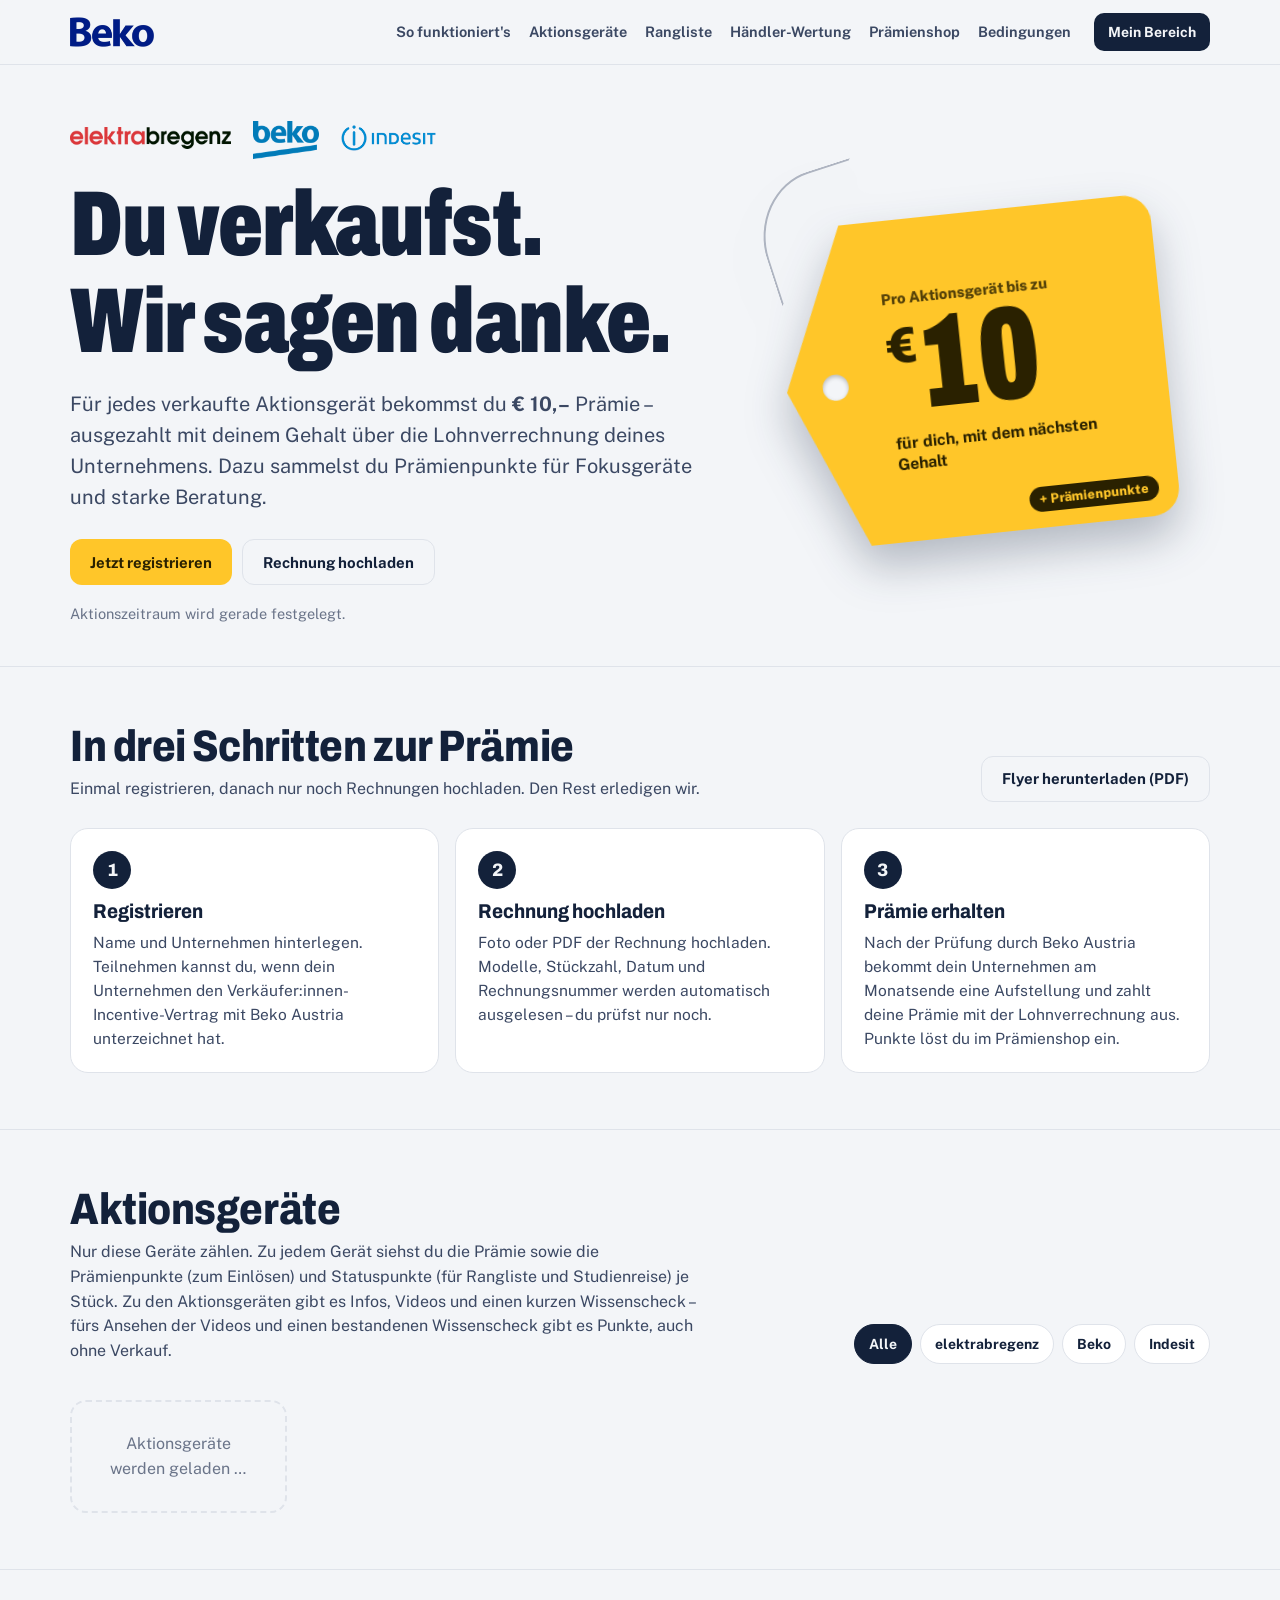
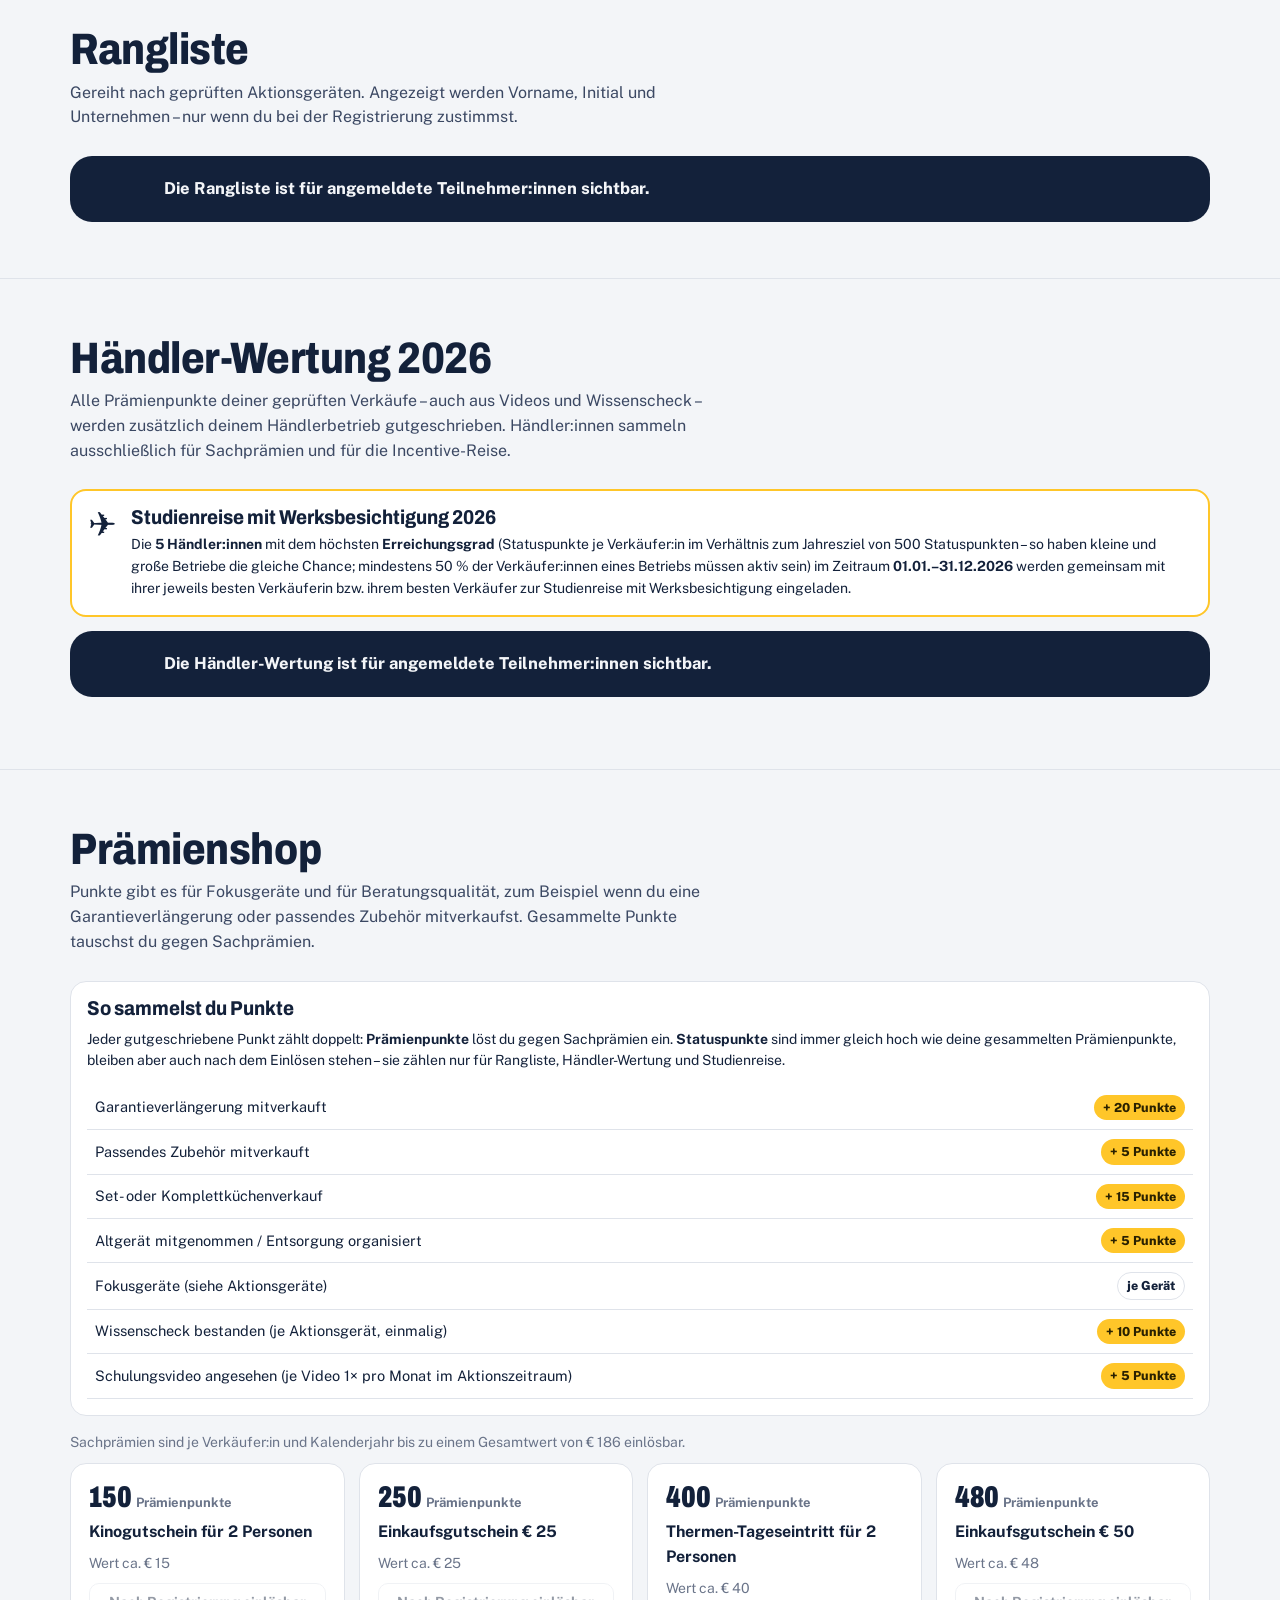
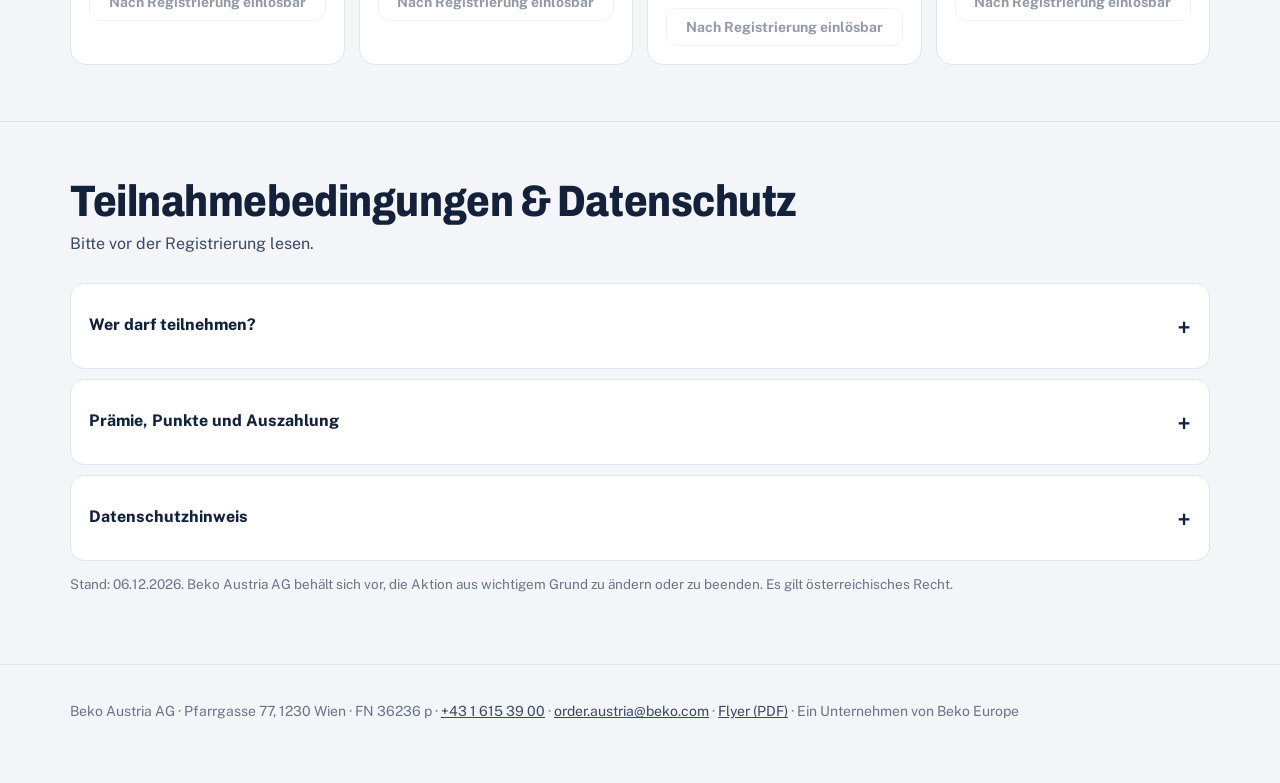
==== app/index.html @ a3aa6c1b "Add files via upload" ====
<!doctype html>
<html lang="de"><head>
<meta charset="utf-8">
<meta name="viewport" content="width=device-width, initial-scale=1, viewport-fit=cover">
<title>Verkäufer:innen Incentive – elektrabregenz · Beko · Indesit</title>
<link rel="icon" type="image/png" sizes="64x64" href="[data-uri]">
<link rel="apple-touch-icon" sizes="180x180" href="[data-uri]">
<link rel="manifest" href="[data-uri]">
<meta name="apple-mobile-web-app-title" content="Race to Turkey">
<meta name="apple-mobile-web-app-capable" content="yes">
<meta name="mobile-web-app-capable" content="yes">
<meta name="theme-color" content="#001C86">

<link rel="preconnect" href="https://fonts.googleapis.com"><link rel="preconnect" href="https://fonts.gstatic.com" crossorigin>
<link href="https://fonts.googleapis.com/css2?family=Archivo:wdth,wght@62..125,400..900&family=Public+Sans:wght@400;500;600;700&display=swap" rel="stylesheet">
<style>
:root{--ink:#13213a;--ink2:#3b4863;--mut:#6a7489;--paper:#f3f5f8;--card:#ffffff;--line:#dfe3ea;--tag:#ffc629;--tagink:#2a2100;--ok:#167a3e;--warn:#a85d00;--bad:#b3261e;--eb:#df393d;--beko:#0089cf;--ind:#0a8ece;--focus:#0a66ff;color-scheme:light}
@media (prefers-color-scheme:dark){:root:not([data-theme="light"]){--ink:#eef1f7;--ink2:#c3cad8;--mut:#98a2b6;--paper:#0f1626;--card:#172036;--line:#2a3550;--tag:#ffcf4a;--tagink:#2a2100;color-scheme:dark}}
:root[data-theme="dark"]{--ink:#eef1f7;--ink2:#c3cad8;--mut:#98a2b6;--paper:#0f1626;--card:#172036;--line:#2a3550;--tag:#ffcf4a;--tagink:#2a2100;color-scheme:dark}
:root{box-sizing:border-box;padding-top:env(safe-area-inset-top,0px);padding-bottom:env(safe-area-inset-bottom,0px)}
html{scroll-padding-top:calc(70px + env(safe-area-inset-top,0px))}
*,*::before,*::after{box-sizing:inherit}
body{margin:0;background:var(--paper);color:var(--ink);font:16px/1.55 "Public Sans",system-ui,-apple-system,"Segoe UI",Arial,sans-serif;-webkit-text-size-adjust:100%}
h1,h2,h3{font-family:"Archivo","Arial Narrow",Arial,sans-serif;line-height:1.05;margin:0}
h2{font-size:clamp(28px,4vw,44px);font-weight:800;font-stretch:85%;letter-spacing:-.01em}
h3{font-size:20px;font-weight:750;font-stretch:90%}
a{color:inherit}
:focus-visible{outline:3px solid var(--focus);outline-offset:2px;border-radius:6px}
.wrap{max-width:1180px;margin:0 auto;padding:0 20px}
.btn{display:inline-flex;align-items:center;justify-content:center;gap:8px;min-height:46px;padding:0 20px;border-radius:12px;border:0;font:700 15px "Public Sans",Arial,sans-serif;cursor:pointer;text-decoration:none;background:var(--ink);color:var(--paper);touch-action:manipulation}
.btn.tag{background:var(--tag);color:var(--tagink)}
.btn.ghost{background:transparent;color:var(--ink);border:1.5px solid var(--line)}
.btn.sm{min-height:38px;padding:0 14px;font-size:14px;border-radius:10px}
.btn:disabled{opacity:.45;cursor:not-allowed}
input,select,textarea{font:inherit;font-size:16px;color:var(--ink);background:var(--card);border:1.5px solid var(--line);border-radius:10px;min-height:44px;padding:0 12px;width:100%}
textarea{padding:10px 12px;min-height:90px}
input[type=checkbox]{width:22px;height:22px;min-height:0;accent-color:var(--ink);flex:0 0 22px;margin-top:2px}
label.f{display:block;font-size:13px;font-weight:700;color:var(--ink2);margin:0 0 5px}
.grid{display:grid;gap:14px}.g2{grid-template-columns:repeat(auto-fit,minmax(240px,1fr))}
.muted{color:var(--mut)}.small{font-size:14px}
.msg{padding:12px 14px;border-radius:12px;font-weight:600;font-size:15px;margin:12px 0}.msg.ok{background:color-mix(in srgb,var(--ok) 14%,transparent);color:var(--ok)}.msg.err{background:color-mix(in srgb,var(--bad) 13%,transparent);color:var(--bad)}.msg.inf{background:color-mix(in srgb,var(--focus) 12%,transparent);color:var(--ink)}
/* top bar */
.top{position:sticky;top:0;z-index:30;background:color-mix(in srgb,var(--paper) 88%,transparent);backdrop-filter:saturate(1.3) blur(10px);-webkit-backdrop-filter:saturate(1.3) blur(10px);border-bottom:1px solid var(--line)}
body::before{content:"";position:fixed;inset:0 0 auto;height:env(safe-area-inset-top,0px);z-index:31;background:color-mix(in srgb,var(--paper) 88%,transparent);backdrop-filter:blur(10px)}
.top .wrap{display:flex;align-items:center;gap:14px;min-height:62px}
.wm{font:800 17px/1 "Archivo",Arial,sans-serif;font-stretch:80%;letter-spacing:.01em;white-space:nowrap}
.wm small{display:block;font:600 11.5px "Public Sans",Arial,sans-serif;color:var(--mut);margin-top:3px;letter-spacing:0}
.top .wrap{min-height:64px;padding-top:8px;padding-bottom:8px}
.top .hlogos{text-decoration:none}
[hidden]{display:none!important}
@media(min-width:861px){#adminBtn{display:none!important}}
.hlogos{display:flex;flex-direction:column;gap:7px;min-width:0;flex:0 0 auto}
.hcorp{display:flex;align-items:center;gap:12px;min-width:0}
.hcorp .sfi{font:700 12.5px "Public Sans",Arial,sans-serif;color:var(--mut);padding-left:12px;border-left:1px solid var(--line);white-space:nowrap}
.hbrands{display:flex;align-items:center;gap:16px;flex-wrap:nowrap}
.lg{display:inline-flex;align-items:center}
.lg img{display:block;width:auto;max-width:none}
.lg[data-logo=corp] img{height:30px}
.hbrands .lg img{height:16px}.hbrands .lg[data-logo=beko] img{height:24px;margin-bottom:-3px}.hbrands .lg[data-logo=elektrabregenz] img{height:14px}
.lg img.d{display:none}
@media (prefers-color-scheme:dark){:root:not([data-theme="light"]) .lg.hasd img.l{display:none}:root:not([data-theme="light"]) .lg.hasd img.d{display:block}}
:root[data-theme="dark"] .lg.hasd img.l{display:none}:root[data-theme="dark"] .lg.hasd img.d{display:block}
.atop .lg.hasd img.l{display:none!important}.atop .lg.hasd img.d{display:block!important}
.hero-logos{display:flex;align-items:center;gap:22px;flex-wrap:wrap;margin-bottom:22px}
.hero-logos .lg[data-logo=elektrabregenz] img{height:22px}.hero-logos .lg[data-logo=beko] img{height:38px;margin-bottom:-5px}.hero-logos .lg[data-logo=indesit] img{height:26px}
.lg .lgt{font:700 14px "Public Sans",Arial,sans-serif;color:var(--ink);white-space:nowrap}
.lg[data-logo=corp] .lgt{font-size:18px;font-weight:800}
.hbrands .lg .lgt{font-size:12.5px;font-weight:650;color:var(--ink2)}
@media(max-width:480px){.hcorp .sfi{display:none}.hbrands{gap:12px}.hbrands .lg img{height:15px}.lg[data-logo=corp] img{height:24px}}
.nav{display:flex;gap:4px;margin-left:auto;overflow-x:auto;scrollbar-width:none}.nav::-webkit-scrollbar{display:none}
.nav a{white-space:nowrap;text-decoration:none;font-weight:650;font-size:14.5px;padding:10px 12px;border-radius:10px;color:var(--ink2)}
.nav a:hover{background:var(--card)}
#meBtn{white-space:nowrap}
@media(max-width:820px){.nav{display:none}.top .wrap{justify-content:space-between}}
/* hero */
.hero{padding:56px 0 40px;overflow:hidden}
.hero .wrap{display:grid;grid-template-columns:1.15fr .85fr;gap:40px;align-items:center}
.brands{display:flex;gap:8px;flex-wrap:wrap;margin-bottom:20px}
.bchip{display:inline-flex;align-items:center;gap:7px;padding:6px 12px 6px 9px;border-radius:999px;background:var(--card);border:1px solid var(--line);font-weight:700;font-size:14px}
.bchip i{width:10px;height:10px;border-radius:50%;display:inline-block}
.hero h1{font-size:clamp(44px,7.4vw,92px);font-weight:900;font-stretch:72%;letter-spacing:-.015em;text-wrap:balance}
.hero p.lead{font-size:clamp(17px,2vw,20px);color:var(--ink2);max-width:34em;margin:20px 0 26px}
.hero .cta{display:flex;gap:10px;flex-wrap:wrap}
.period{margin-top:18px;font-size:14.5px;color:var(--mut)}
/* price tag */
.tagwrap{position:relative;display:flex;justify-content:center;padding:10px}
.ptag{position:relative;width:min(380px,82vw);aspect-ratio:1.18;background:var(--tag);color:var(--tagink);border-radius:28px 28px 28px 28px;clip-path:polygon(18% 0,100% 0,100% 100%,18% 100%,0 50%);padding:34px 30px 30px 23%;transform:rotate(-6deg);box-shadow:0 30px 60px -28px rgba(19,33,58,.55);display:flex;flex-direction:column;justify-content:center}
.ptag::before{content:"";position:absolute;left:9.5%;top:50%;width:26px;height:26px;margin-top:-13px;border-radius:50%;background:var(--paper);box-shadow:inset 0 2px 4px rgba(0,0,0,.25)}
.ptag .pl{font:800 15px "Public Sans",Arial,sans-serif;opacity:.8}
.ptag .pv{font:900 clamp(78px,11vw,132px)/.9 "Archivo",Arial,sans-serif;font-stretch:66%;letter-spacing:-.02em;font-variant-numeric:tabular-nums}
.ptag .pv sup{font-size:.38em;vertical-align:.95em;margin-right:4px;font-stretch:90%}
.ptag .ps{font:700 16px/1.3 "Public Sans",Arial,sans-serif;margin-top:8px}
.ptag .pp{position:absolute;right:20px;bottom:16px;font:800 13px "Public Sans",Arial,sans-serif;background:var(--tagink);color:var(--tag);padding:5px 10px;border-radius:999px}
.string{position:absolute;left:4%;top:-30px;width:110px;height:120px;border:2px solid var(--mut);border-color:var(--mut) transparent transparent var(--mut);border-radius:60% 0 0 0;transform:rotate(-18deg);opacity:.5}
@media(max-width:860px){.hero .wrap{grid-template-columns:1fr}.tagwrap{order:-1}.hero{padding-top:28px}}
@media (prefers-reduced-motion:no-preference){.ptag{animation:swing 1.2s cubic-bezier(.3,1.6,.5,1) .15s both}@keyframes swing{from{transform:rotate(-24deg) translateY(-18px);opacity:0}to{transform:rotate(-6deg);opacity:1}}}
section.s{padding:56px 0;border-top:1px solid var(--line)}
.shead{display:flex;align-items:flex-end;gap:16px;justify-content:space-between;flex-wrap:wrap;margin-bottom:26px}.shead p{margin:8px 0 0;color:var(--ink2);max-width:40em}
/* steps */
.steps{display:grid;grid-template-columns:repeat(3,1fr);gap:16px;counter-reset:st}
.step{background:var(--card);border:1px solid var(--line);border-radius:18px;padding:22px}
.step b.n{display:inline-grid;place-items:center;width:38px;height:38px;border-radius:50%;background:var(--ink);color:var(--paper);font:800 18px "Archivo",Arial,sans-serif;margin-bottom:12px}
.step p{margin:8px 0 0;color:var(--ink2);font-size:15.5px}
@media(max-width:820px){.steps{grid-template-columns:1fr}}
/* products */
.filters{display:flex;gap:8px;flex-wrap:wrap}
.fbtn{min-height:40px;padding:0 14px;border-radius:999px;border:1.5px solid var(--line);background:var(--card);color:var(--ink);font:700 14px "Public Sans",Arial,sans-serif;cursor:pointer}
.fbtn[aria-pressed=true]{background:var(--ink);color:var(--paper);border-color:var(--ink)}
.pgrid{display:grid;grid-template-columns:repeat(auto-fill,minmax(200px,1fr));gap:14px}
.prod{background:var(--card);border:1px solid var(--line);border-radius:16px;padding:14px;display:flex;flex-direction:column;gap:6px;position:relative}
.prod .img{aspect-ratio:1;display:grid;place-items:center;background:color-mix(in srgb,var(--paper) 60%,var(--card));border-radius:12px;margin-bottom:6px}
.prod .img img{max-width:86%;max-height:86%;object-fit:contain}
.prod .br{font-size:12.5px;font-weight:800}
.prod .mo{font:800 17px/1.15 "Archivo",Arial,sans-serif;font-stretch:88%}
.prod .ty{font-size:13.5px;color:var(--mut);line-height:1.35}
.prod .bon{display:flex;gap:6px;flex-wrap:wrap;margin-top:auto;padding-top:8px}
.pill{display:inline-flex;align-items:center;gap:4px;padding:3px 9px;border-radius:999px;font-size:12.5px;font-weight:800;background:var(--tag);color:var(--tagink)}
.pill.o{background:transparent;color:var(--ink);border:1.5px solid var(--line)}
.empty{padding:30px;border:2px dashed var(--line);border-radius:16px;text-align:center;color:var(--mut)}
/* leaderboard */
.board{background:var(--ink);color:var(--paper);border-radius:22px;padding:8px;overflow:hidden}
.brow{display:grid;grid-template-columns:56px 1fr auto auto;gap:14px;align-items:center;padding:12px 16px;border-radius:14px}
.brow+.brow{border-top:1px solid color-mix(in srgb,var(--paper) 12%,transparent)}
.brow .rk{font:900 30px/1 "Archivo",Arial,sans-serif;font-stretch:70%;font-variant-numeric:tabular-nums;text-align:center}
.brow.top1 .rk,.brow.top2 .rk,.brow.top3 .rk{color:var(--tag)}
.brow .nm{font-weight:750;font-size:16.5px}.brow .em{font-size:13.5px;opacity:.7}
.brow .u{font:800 22px/1 "Archivo",Arial,sans-serif;font-stretch:75%;text-align:right;font-variant-numeric:tabular-nums}.brow .u small{display:block;font:600 11.5px "Public Sans",Arial,sans-serif;opacity:.65;margin-top:3px}
.brow.me{background:color-mix(in srgb,var(--tag) 22%,transparent);outline:2px solid var(--tag)}
.brow.tripz{box-shadow:inset 4px 0 0 var(--tag)}
.brow.head{font-size:12.5px;font-weight:700;opacity:.65;padding-top:8px;padding-bottom:8px}
@media(max-width:560px){.brow{grid-template-columns:40px 1fr auto;gap:10px;padding:10px}.brow .pts{display:none}.brow .rk{font-size:24px}}
/* rewards */
.rgrid{display:grid;grid-template-columns:repeat(auto-fill,minmax(230px,1fr));gap:14px}
.rew{background:var(--card);border:1px solid var(--line);border-radius:16px;padding:18px;display:flex;flex-direction:column;gap:8px}
.rew .pt{font:900 30px/1 "Archivo",Arial,sans-serif;font-stretch:70%}.rew .pt small{font:700 13px "Public Sans",Arial,sans-serif;color:var(--mut)}
/* rules */
details.acc{background:var(--card);border:1px solid var(--line);border-radius:14px;margin-bottom:10px}
details.acc summary{cursor:pointer;list-style:none;padding:16px 18px;font-weight:750;display:flex;justify-content:space-between;gap:10px;min-height:52px;align-items:center}
details.acc summary::-webkit-details-marker{display:none}details.acc summary::after{content:"+";font:700 22px/1 "Archivo",Arial,sans-serif}details.acc[open] summary::after{content:"–"}
details.acc .bd{padding:0 18px 18px;color:var(--ink2);font-size:15.5px}details.acc .bd p{margin:0 0 10px}details.acc ol,details.acc ul{margin:0 0 10px;padding-left:20px}details.acc li{margin-bottom:6px}
.legal-note{font-size:13.5px;color:var(--mut)}
footer{padding:36px 0 60px;border-top:1px solid var(--line);font-size:14px;color:var(--mut)}
footer a{color:var(--ink2)}
/* panel (Mein Bereich / Verwaltung) */
.ov{position:fixed;inset:0;z-index:60;background:rgba(10,16,30,.55);display:none;align-items:stretch;justify-content:flex-end}
.ov.on{display:flex}
.panel{width:min(760px,100%);height:100%;background:var(--paper);display:flex;flex-direction:column;box-shadow:-20px 0 60px rgba(0,0,0,.25)}
.phead{display:flex;align-items:center;gap:10px;padding:calc(12px + env(safe-area-inset-top,0px)) 18px 12px;border-bottom:1px solid var(--line);background:var(--card)}
.phead h3{margin-right:auto}
.ptabs{display:flex;gap:4px;padding:10px 14px;overflow-x:auto;border-bottom:1px solid var(--line);background:var(--card)}
.ptabs button{min-height:40px;border:0;background:transparent;border-radius:10px;padding:0 14px;font:700 14.5px "Public Sans",Arial,sans-serif;color:var(--mut);cursor:pointer;white-space:nowrap}
.ptabs button[aria-selected=true]{background:var(--paper);color:var(--ink)}
.hbtns{display:flex;gap:8px;align-items:center}
body.admin-mode header.top,body.admin-mode main,body.admin-mode footer{display:none}
.apage{min-height:100%}
.atop{position:sticky;top:0;z-index:30;background:var(--ink);color:var(--paper);border-bottom:1px solid var(--line)}
.atop .wrap{display:flex;align-items:center;justify-content:space-between;gap:14px;min-height:64px}
.atop .sfi{color:var(--paper);border-left-color:rgba(255,255,255,.25);opacity:.9}
.atop .lg .lgt{color:var(--paper)}
.atop .btn.ghost{color:var(--paper);border-color:rgba(255,255,255,.35);background:transparent}
body.admin-mode::before{background:var(--ink)}
.alay{display:grid;grid-template-columns:230px 1fr;gap:24px;padding-top:22px;padding-bottom:60px;align-items:start}
.atabs{display:flex;flex-direction:column;gap:4px;position:sticky;top:calc(80px + env(safe-area-inset-top,0px))}
.atabs button{min-height:44px;text-align:left;border:0;background:transparent;border-radius:10px;padding:0 14px;font:700 14.5px "Public Sans",Arial,sans-serif;color:var(--mut);cursor:pointer}
.atabs button[aria-selected=true]{background:var(--card);color:var(--ink);box-shadow:inset 3px 0 0 var(--tag)}
.abody{min-width:0}
@media(max-width:820px){.alay{grid-template-columns:1fr;gap:12px;padding-top:12px}.atabs{flex-direction:row;overflow-x:auto;position:static;scrollbar-width:none}.atabs button{white-space:nowrap}.atabs button[aria-selected=true]{box-shadow:inset 0 -3px 0 var(--tag)}}
.pbody{flex:1;overflow:auto;padding:18px 18px calc(30px + env(safe-area-inset-bottom,0px));overscroll-behavior:contain;-webkit-overflow-scrolling:touch}
.box{background:var(--card);border:1px solid var(--line);border-radius:16px;padding:16px;margin-bottom:14px}
.box h3{margin-bottom:10px}
.chk{display:flex;gap:10px;align-items:flex-start;font-size:15px;margin:10px 0}
.kpis{display:grid;grid-template-columns:repeat(3,1fr);gap:10px;margin-bottom:14px}
.kpi{background:var(--card);border:1px solid var(--line);border-radius:14px;padding:14px}.kpi b{display:block;font:900 30px/1 "Archivo",Arial,sans-serif;font-stretch:72%;font-variant-numeric:tabular-nums}.kpi span{font-size:13px;color:var(--mut);font-weight:600}
.kpi.y{background:var(--tag);color:var(--tagink);border-color:var(--tag)}.kpi.y span{color:var(--tagink);opacity:.75}
@media(max-width:520px){.kpis{grid-template-columns:1fr 1fr}}
.drop{border:2px dashed var(--line);border-radius:16px;padding:24px;text-align:center;background:var(--card)}
.drop.hot{border-color:var(--ink)}
table.t{width:100%;border-collapse:collapse;font-size:14.5px}table.t th,table.t td{padding:9px 8px;border-bottom:1px solid var(--line);text-align:left;vertical-align:middle}table.t th{font-size:12.5px;color:var(--mut)}
.tw{overflow-x:auto}
.st{display:inline-block;padding:3px 9px;border-radius:999px;font-size:12.5px;font-weight:800}.st.offen{background:color-mix(in srgb,var(--warn) 16%,transparent);color:var(--warn)}.st.ok{background:color-mix(in srgb,var(--ok) 16%,transparent);color:var(--ok)}.st.no{background:color-mix(in srgb,var(--bad) 14%,transparent);color:var(--bad)}.st.paid{background:var(--ink);color:var(--paper)}
.row{display:flex;gap:8px;flex-wrap:wrap;align-items:center}
.apg{display:grid;grid-template-columns:repeat(auto-fill,minmax(150px,1fr));gap:10px}
.ap{border:2px solid var(--line);border-radius:14px;padding:8px;background:var(--card);cursor:pointer;display:flex;flex-direction:column;gap:4px;position:relative;text-align:left;font:inherit;color:inherit}
.ap[aria-pressed=true]{border-color:var(--ink);box-shadow:inset 0 0 0 1px var(--ink)}
.ap img{width:100%;aspect-ratio:1;object-fit:contain}
.ap .mo{font:800 14px/1.15 "Archivo",Arial,sans-serif;font-stretch:88%}
.ap .ck{position:absolute;top:8px;right:8px;width:24px;height:24px;border-radius:50%;background:var(--ink);color:var(--paper);display:none;place-items:center;font-weight:900;font-size:14px}
.ap[aria-pressed=true] .ck{display:grid}
.ap input{min-height:34px;font-size:15px;padding:0 8px}
.spin{display:inline-block;width:18px;height:18px;border:3px solid var(--line);border-top-color:var(--ink);border-radius:50%;animation:sp 1s linear infinite}@keyframes sp{to{transform:rotate(360deg)}}
.kbtn{margin-top:8px;width:100%}
.prod .kok{position:absolute;top:10px;right:10px;background:var(--ok);color:#fff;border-radius:999px;font-size:11.5px;font-weight:800;padding:3px 8px}
.kprod{display:flex;gap:14px;align-items:center;margin-bottom:14px}.kprod img{width:84px;height:84px;object-fit:contain;flex:0 0 84px}
.kprod .mo{font:800 20px/1.15 "Archivo",Arial,sans-serif;font-stretch:88%}.kprod .br{font-size:12.5px;font-weight:800}
.ktext{line-height:1.55}
.kargs{margin:0;padding-left:20px;line-height:1.5}.kargs li{margin:4px 0}
.kvids{display:grid;gap:12px}.kvid{margin:0}.kvid video{width:100%;max-height:60vh;border-radius:12px;background:#000;display:block}.kvid figcaption{font-size:13.5px;color:var(--mut);margin-top:6px}
.kbar{height:6px;background:var(--line);border-radius:6px;overflow:hidden;margin-bottom:10px}.kbar span{display:block;height:100%;background:var(--tag)}
.kqq{font-size:19px;line-height:1.3;margin:6px 0 14px}
.kopts{display:grid;gap:8px;margin-bottom:12px}
.kopt{min-height:52px;text-align:left;padding:12px 14px;border-radius:12px;border:1.5px solid var(--line);background:var(--card);color:var(--ink);font:600 15.5px "Public Sans",Arial,sans-serif;cursor:pointer}
.kopt:hover:not(:disabled){border-color:var(--ink)}
.kopt.right{border-color:var(--ok);background:color-mix(in srgb,var(--ok) 12%,var(--card))}
.kopt.wrong{border-color:var(--bad);background:color-mix(in srgb,var(--bad) 10%,var(--card))}
.kopt:disabled{cursor:default;opacity:1}
.kres{text-align:center;padding:10px 0}.kres b{display:block;font:800 54px/1 "Archivo",Arial,sans-serif}
.kqed{border-top:1px solid var(--line);padding:12px 0}
.kqed .g4{display:grid;grid-template-columns:1fr 1fr;gap:8px}
.kqed .ans{display:flex;gap:8px;align-items:center}.kqed .ans input[type=radio]{width:22px;height:22px;min-height:0;flex:0 0 22px;padding:0;accent-color:var(--ok)}
@media(max-width:600px){.kqed .g4{grid-template-columns:1fr}}
.toast{position:fixed;left:50%;bottom:calc(20px + env(safe-area-inset-bottom,0px));transform:translateX(-50%);background:var(--ink);color:var(--paper);padding:12px 18px;border-radius:12px;font-weight:700;z-index:80;max-width:92vw;box-shadow:0 12px 30px rgba(0,0,0,.3)}

/* Überlauf-Schutz */
.mo{overflow-wrap:anywhere}
.t td,.t th{overflow-wrap:anywhere}
.t td a,.t td b{overflow-wrap:anywhere}
.ptag{box-shadow:none}
.tagwrap{filter:drop-shadow(0 22px 22px rgba(19,33,58,.28))}
@media (max-width:860px){ .nav{display:none} #adminBtn:not([hidden]){display:inline-flex} }
@media (min-width:861px){ .nav{flex:0 1 auto;min-width:0} #adminBtn{display:none!important} .nav{gap:0} .nav a{padding:10px 9px} }
@media (min-width:861px) and (max-width:1199px){ .nav a{padding:10px 7px;font-size:13.5px} .nav a[href="#so"]{display:none} }
@media (min-width:861px) and (max-width:959px){ .nav a{font-size:13px;padding:10px 6px} .nav a[href="#rangliste"]{display:none} }
@media (min-width:861px) and (max-width:899px){ #adminNav{display:none!important} #adminBtn:not([hidden]){display:inline-flex!important} }
h1,h2,h3{overflow-wrap:break-word;hyphens:auto}
@media (max-width:350px){ .hbtns{gap:6px} .hbtns .btn{padding-left:10px;padding-right:10px;font-size:13px} header img,.hdr img,.brand img{max-width:84px;height:auto} }
</style></head>
<body>
<header class="top"><div class="wrap">
  <a class="hlogos" href="#" aria-label="Beko – zum Seitenanfang"><span class="lg" data-logo="corp"></span></a>
  <nav class="nav" aria-label="Seitenbereiche"><a href="#so">So funktioniert's</a><a href="#geraete">Aktionsgeräte</a><a href="#rangliste">Rangliste</a><a href="#haendler">Händler-Wertung</a><a href="#praemien">Prämienshop</a><a href="#bedingungen">Bedingungen</a><a href="#verwaltung" id="adminNav" hidden>Verwaltung</a></nav>
  <div class="hbtns"><a class="btn sm ghost" id="adminBtn" href="#verwaltung" hidden>Verwaltung</a><button class="btn sm" id="meBtn" type="button">Mein Bereich</button></div>
</div></header>
<main>
<section class="hero"><div class="wrap">
  <div>
    <div class="hero-logos" aria-label="Teilnehmende Marken"><span class="lg" data-logo="elektrabregenz"></span><span class="lg" data-logo="beko"></span><span class="lg" data-logo="indesit"></span></div>
    <h1>Du verkaufst. Wir sagen danke.</h1>
    <p class="lead">Für jedes verkaufte Aktionsgerät bekommst du <b id="heroEur">€ 10</b> Prämie – ausgezahlt mit deinem Gehalt über die Lohnverrechnung deines Unternehmens. Dazu sammelst du Prämienpunkte für Fokusgeräte und starke Beratung.</p>
    <div class="cta"><button class="btn tag" type="button" id="ctaReg">Jetzt registrieren</button><button class="btn ghost" type="button" id="ctaUp">Rechnung hochladen</button></div>
    <div class="period" id="period">Aktionszeitraum wird gerade festgelegt.</div>
  </div>
  <div class="tagwrap" aria-hidden="true"><span class="string"></span>
    <div class="ptag"><div class="pl">Pro Aktionsgerät bis zu</div><div class="pv"><sup>€</sup><span id="tagEur">10</span></div><div class="ps">für dich, mit dem nächsten Gehalt</div><span class="pp">+ Prämienpunkte</span></div>
  </div>
</div></section>

<section class="s" id="so"><div class="wrap">
  <div class="shead"><div><h2>In drei Schritten zur Prämie</h2><p>Einmal registrieren, danach nur noch Rechnungen hochladen. Den Rest erledigen wir.</p></div><button class="btn ghost" type="button" data-flyer>Flyer herunterladen (PDF)</button></div>
  <div class="steps">
    <div class="step"><b class="n">1</b><h3>Registrieren</h3><p>Name und Unternehmen hinterlegen. Teilnehmen kannst du, wenn dein Unternehmen den Verkäufer:innen-Incentive-Vertrag mit Beko Austria unterzeichnet hat.</p></div>
    <div class="step"><b class="n">2</b><h3>Rechnung hochladen</h3><p>Foto oder PDF der Rechnung hochladen. Modelle, Stückzahl, Datum und Rechnungsnummer werden automatisch ausgelesen – du prüfst nur noch.</p></div>
    <div class="step"><b class="n">3</b><h3>Prämie erhalten</h3><p>Nach der Prüfung durch Beko Austria bekommt dein Unternehmen am Monatsende eine Aufstellung und zahlt deine Prämie mit der Lohnverrechnung aus. Punkte löst du im Prämienshop ein.</p></div>
  </div>
</div></section>

<section class="s" id="geraete"><div class="wrap">
  <div class="shead"><div><h2>Aktionsgeräte</h2><p>Nur diese Geräte zählen. Zu jedem Gerät siehst du die Prämie sowie die Prämienpunkte (zum Einlösen) und Statuspunkte (für Rangliste und Studienreise) je Stück. Zu den Aktionsgeräten gibt es Infos, Videos und einen kurzen Wissenscheck – fürs Ansehen der Videos und einen bestandenen Wissenscheck gibt es Punkte, auch ohne Verkauf.</p></div>
    <div class="filters" role="group" aria-label="Marke filtern"><button class="fbtn" data-f="" aria-pressed="true">Alle</button><button class="fbtn" data-f="elektrabregenz" aria-pressed="false">elektrabregenz</button><button class="fbtn" data-f="beko" aria-pressed="false">Beko</button><button class="fbtn" data-f="indesit" aria-pressed="false">Indesit</button></div></div>
  <div class="filters" id="campf" role="group" aria-label="Kampagne filtern" style="margin:-6px 0 16px"></div>
  <div class="pgrid" id="pgrid"></div>
</div></section>

<section class="s" id="rangliste"><div class="wrap">
  <div class="shead"><div><h2>Rangliste</h2><p>Gereiht nach geprüften Aktionsgeräten. Angezeigt werden Vorname, Initial und Unternehmen – nur wenn du bei der Registrierung zustimmst.</p></div><div class="muted small" id="boardInfo"></div></div>
  <div class="board" id="board" aria-live="polite"></div>
</div></section>

<section class="s" id="haendler"><div class="wrap">
  <div class="shead"><div><h2>Händler-Wertung <span id="dbYear"></span></h2><p>Alle Prämienpunkte deiner geprüften Verkäufe – auch aus Videos und Wissenscheck – werden zusätzlich deinem Händlerbetrieb gutgeschrieben. Händler:innen sammeln ausschließlich für Sachprämien und für die Incentive-Reise.</p></div><span class="muted small" id="dbInfo"></span></div>
  <div class="box" id="tripBox" style="border:2px solid var(--tag)"></div>
  <div class="board" id="dboard" aria-live="polite"></div>
  <div class="rgrid" id="drgrid" style="margin-top:16px"></div>
</div></section>

<section class="s" id="praemien"><div class="wrap">
  <div class="shead"><div><h2>Prämienshop</h2><p>Punkte gibt es für Fokusgeräte und für Beratungsqualität, zum Beispiel wenn du eine Garantieverlängerung oder passendes Zubehör mitverkaufst. Gesammelte Punkte tauschst du gegen Sachprämien.</p></div></div>
  <div class="box" id="ruleBox" style="margin-bottom:16px"></div>
  <div class="rgrid" id="rgrid"></div>
</div></section>

<section class="s" id="bedingungen"><div class="wrap">
  <div class="shead"><div><h2>Teilnahme&shy;bedingungen &amp; Datenschutz</h2><p>Bitte vor der Registrierung lesen.</p></div></div>
  <div id="adminLegal"></div>
  <div id="conBox"></div>
  <details class="acc"><summary>Wer darf teilnehmen?</summary><div class="bd">
    <ol>
      <li>Teilnahmeberechtigt sind Verkäuferinnen und Verkäufer, die bei einem Fachhandelsbetrieb in Österreich angestellt sind, dessen Unternehmen mit der Beko Austria AG eine <b>Verkäufer:innen-Incentive-Vereinbarung</b> (Incentive-Vertrag) abgeschlossen hat.</li>
      <li>Der Incentive-Vertrag regelt zwischen Beko Austria AG und dem Unternehmen (Arbeitgeber:in) insbesondere die Weitergabe der Prämien an die Mitarbeiter:innen über die Lohnverrechnung. Ohne gültigen Incentive-Vertrag ist keine Teilnahme möglich.</li>
      <li>Die Teilnahme setzt eine Registrierung mit vollständigen und wahren Angaben voraus, außerdem den Upload des vom Unternehmen unterschriebenen Incentive-Vertrags und die Freigabe der Registrierung durch die Beko Austria AG (Vertrieb und Buchhaltung). Pro Person ist nur eine Registrierung zulässig.</li>
      <li>Ausgeschlossen sind Geschäftsführer:innen und Inhaber:innen des Fachhandelsunternehmens sowie Mitarbeiter:innen der Beko Austria AG.</li>
    </ol></div></details>
  <details class="acc"><summary>Prämie, Punkte und Auszahlung</summary><div class="bd">
    <ol>
      <li>Für jedes im Aktionszeitraum an Endkund:innen verkaufte und gelieferte <b>Aktionsgerät</b> erhält die verkaufende Person eine Prämie von <b id="lgEur">€ 10</b> je Gerät.</li>
      <li>Nachweis ist die Rechnung der Fachhändlerin bzw. des Fachhändlers an die Endkundin bzw. den Endkunden. Sie ist innerhalb von <b id="lgDays">30</b> Tagen nach Rechnungsdatum hochzuladen. Personenbezogene Daten der Endkund:innen (Name, Adresse) bitte vor dem Hochladen abdecken oder schwärzen.</li>
      <li>Beko Austria AG prüft jede Einreichung. Doppelte, unvollständige oder nicht nachvollziehbare Einreichungen werden abgelehnt. Bei Storno oder Rückgabe des Geräts entfällt der Anspruch; bereits ausgezahlte Prämien können mit späteren Prämien verrechnet werden.</li>
      <li>Das Unternehmen (Arbeitgeber:in) erhält nach jedem Monatsende eine Aufstellung der im Monat geprüften Verkäufe je Verkäufer:in mit den Abrechnungsbeträgen. Die Auszahlung der Prämien erfolgt durch das Unternehmen, das sie mit der nächsten Lohn- bzw. Gehaltsabrechnung an die teilnehmende Person weitergibt. Die steuer- und sozialversicherungsrechtliche Behandlung erfolgt durch das Unternehmen nach den gesetzlichen Bestimmungen.</li>
      <li>Zusätzlich können Prämienpunkte gesammelt werden (Fokusgeräte, Beratungsqualität). Punkte werden nach Prüfung gutgeschrieben und zugleich als Prämienpunkte und als Statuspunkte geführt. Prämienpunkte können gegen Sachprämien eingelöst werden, sind nicht in Geld ablösbar, nicht übertragbar und verfallen 6 Monate nach Aktionsende. Statuspunkte sind nicht einlösbar, werden durch Einlösungen nicht verringert und zählen ausschließlich für Ranglisten, Händler-Wertung und Studienreise. Sachprämien können je Verkäuferin bzw. Verkäufer und Kalenderjahr bis zu einem Gesamtwert von € 186 eingelöst werden (Wert laut üblichem Endpreis); darüber hinaus gesammelte Prämienpunkte bleiben für das folgende Kalenderjahr erhalten. Sachprämien solange der Vorrat reicht; gleichwertiger Ersatz bleibt vorbehalten.</li>
      <li>Es können mehrere Kampagnen gleichzeitig laufen, z. B. für den Elektro- und den Möbel-Fachhandel sowie Promotions einzelner Einkaufsverbände. Welche Kampagnen gelten, richtet sich nach dem Händlerbetrieb (zuständiger Außendienst bzw. Einkaufsverband). Gilt ein Gerät in mehreren Kampagnen, wird die höchste Prämie gewährt; Prämien werden nicht addiert.</li>
      <li>Nicht kombinierbar mit Eigenkäufen, Mitarbeiter:innenkäufen und Verkäufen an Wiederverkäufer:innen.</li>
      <li>Händler-Wertung: Alle gutgeschriebenen Prämienpunkte der freigegebenen Verkäufer:innen eines Händlerbetriebs werden zusätzlich diesem Händlerbetrieb gutgeschrieben; Händler:innen erhalten ausschließlich Sachprämien. Wertungszeitraum ist das Kalenderjahr (01.01.–31.12.), maßgeblich ist das Rechnungsdatum. Gewertet wird der Erreichungsgrad: die Statuspunkte eines Händlerbetriebs je Verkäuferin bzw. Verkäufer im Verhältnis zum veröffentlichten Jahresziel – damit haben kleine und große Betriebe die gleiche Chance. Gezählt wird die in der Händlervereinbarung gemeldete Anzahl an Verkäufer:innen, mindestens aber die Zahl der angemeldeten und freigegebenen Verkäufer:innen. Für einen Reiseplatz muss zudem ein veröffentlichter Mindestanteil davon im Kalenderjahr Statuspunkte gesammelt haben; andernfalls geht der Reiseplatz an den nächstplatzierten Händlerbetrieb. Die Händler:innen mit dem höchsten Erreichungsgrad des Jahres, die die Mindest-Aktivquote erreichen, werden gemeinsam mit ihrer jeweils punktestärksten Verkäuferin bzw. ihrem punktestärksten Verkäufer zur Studienreise mit Werksbesichtigung eingeladen; bei Gleichstand entscheiden die absoluten Statuspunkte. Die Studienreise ist eine Weiterbildungsveranstaltung im betrieblichen Interesse mit verpflichtendem Schulungsprogramm (z. B. Werksführung und Produktschulung); Begleitpersonen sind nicht inkludiert. Händler:innen erhalten monatlich eine Übersicht ihrer Statuspunkte. Die Einladung ist nicht übertragbar und nicht in Geld ablösbar.</li>
    </ol></div></details>
  <details class="acc"><summary>Datenschutzhinweis</summary><div class="bd">
    <p><b>Verantwortlich</b> für die Verarbeitung deiner personenbezogenen Daten ist die Beko Austria AG, Pfarrgasse 77, 1230 Wien, <a href="mailto:order.austria@beko.com">order.austria@beko.com</a>, <a href="tel:+4316153900">+43 1 615 39 00</a>.</p>
    <p><b>Welche Daten:</b> Vor- und Nachname, E-Mail, Telefon (optional), Personalnummer (optional), Unternehmen (Arbeitgeber:in) mit Adresse und Filiale sowie die hochgeladenen Rechnungen und daraus ausgelesene Verkaufsdaten.</p>
    <p><b>Zweck und Rechtsgrundlage:</b> Abwicklung des Verkäufer:innen Incentive (Prüfung der Verkäufe, Berechnung von Prämie und Punkten, Weitergabe an das Unternehmen zur Auszahlung) auf Grundlage der Teilnahme (Art. 6 Abs. 1 lit. b DSGVO). Die Anzeige in der Rangliste erfolgt nur mit deiner Einwilligung (Art. 6 Abs. 1 lit. a DSGVO), die du jederzeit in „Mein Bereich“ widerrufen kannst.</p>
    <p><b>Empfänger:innen:</b> dein Unternehmen erhält zur Auszahlung über die Lohnverrechnung <b>monatlich eine Aufstellung</b> deiner geprüften Verkäufe (Name, Personalnummer, Filiale, Rechnungsnummer und -datum, Aktionsgeräte, Prämienbetrag); IT-Dienstleister:innen als Auftragsverarbeiter:innen. Hochgeladene Rechnungen werden zur automatischen Texterkennung (OCR) mit KI-Unterstützung verarbeitet.</p>
    <p><b>Speicherdauer:</b> bis zum Abschluss der Aktion und der Auszahlung, danach so lange gesetzliche Aufbewahrungspflichten bestehen.</p>
    <p><b>Deine Rechte:</b> Auskunft, Berichtigung, Löschung, Einschränkung, Datenübertragbarkeit, Widerspruch und Widerruf einer Einwilligung. Beschwerden kannst du bei der Österreichischen Datenschutzbehörde einbringen.</p>
  </div></details>
  <p class="legal-note">Stand: <span id="lgDate"></span>. Beko Austria AG behält sich vor, die Aktion aus wichtigem Grund zu ändern oder zu beenden. Es gilt österreichisches Recht.</p>
</div></section>
</main>
<footer><div class="wrap">Beko Austria AG · Pfarrgasse 77, 1230 Wien · FN 36236 p · <a href="tel:+4316153900">+43 1 615 39 00</a> · <a href="mailto:order.austria@beko.com">order.austria@beko.com</a> · <a href="#" data-flyer>Flyer (PDF)</a> · Ein Unternehmen von Beko Europe</div></footer>

<div class="ov" id="ov" role="dialog" aria-modal="true" aria-labelledby="pTitle"><div class="panel">
  <div class="phead"><h3 id="pTitle">Mein Bereich</h3><button class="btn sm ghost" id="pClose" type="button" aria-label="Schließen">Schließen</button></div>
  <div class="ptabs" role="tablist" id="ptabs"></div>
  <div class="pbody" id="pbody"></div>
</div></div>
<div class="apage" id="adminPage" hidden>
  <div class="atop"><div class="wrap">
    <div class="hlogos"><div class="hcorp"><span class="lg" data-logo="corp"></span><span class="sfi">Verwaltung · Verkäufer:innen Incentive</span></div></div>
    <a class="btn sm ghost" href="#" id="aBack">Zur Aktionsseite</a>
  </div></div>
  <div class="wrap alay">
    <nav class="atabs" id="atabs" role="tablist" aria-label="Verwaltungsbereiche"></nav>
    <div class="abody" id="abody"></div>
  </div>
</div>
<div class="ov" id="kq" role="dialog" aria-modal="true" aria-labelledby="kqTitle"><div class="panel">
  <div class="phead"><h3 id="kqTitle">Wissenscheck</h3><button class="btn sm ghost" id="kqClose" type="button" aria-label="Schließen">Schließen</button></div>
  <div class="pbody" id="kqBody"></div>
</div></div>
<div class="toast" id="toast" hidden></div>
<script>const CAT = [{"b":"elektrabregenz","c":"Backöfen","m":"MBD 76170 BRB","t":"Multidampfbackofen","p":"€ 1.829,–","i":"[data-uri]"},{"b":"elektrabregenz","c":"Backöfen","m":"MBP 75150 BRBAFS","t":"Multifunktions-Heißluftbackofen","p":"€ 1.099,–","i":"[data-uri]"},{"b":"elektrabregenz","c":"Backöfen","m":"MBP 75150 BRBAF","t":"Multifunktions-Heißluftbackofen","p":"€ 849,–","i":"[data-uri]"},{"b":"elektrabregenz","c":"Backöfen","m":"BEP 64110 BB","t":"Multifunktions-Heißluftbackofen, 2 Bedienknöpfe","p":"€ 719,–","i":"[data-uri]"},{"b":"elektrabregenz","c":"Backöfen","m":"MB 75090 BRBAF","t":"Multifunktions-Heißluftbackofen, 2 Bedienknöpfe","p":"€ 589,–","i":"[data-uri]"},{"b":"elektrabregenz","c":"Backöfen","m":"BE 64090 XRS","t":"Multifunktions-Heißluftbackofen, Edelstahl","p":"€ 589,–","i":"[data-uri]"},{"b":"elektrabregenz","c":"Backöfen","m":"HSC 6480 W","t":"Elektro-Standherd mit Cerankochfeld","p":"€ 779,–","i":"[data-uri]"},{"b":"elektrabregenz","c":"Backöfen","m":"HSC 51082 W","t":"Elektro-Standherd mit Cerankochfeld","p":"€ 719,–","i":"[data-uri]"},{"b":"elektrabregenz","c":"Backöfen","m":"3-fach Teleskop-Vollauszug","t":"Zubehör","p":"€ 179,–","i":""},{"b":"elektrabregenz","c":"Backöfen","m":"SZBSM","t":"Zwischenbausatz für WAFX 91463 M + TKFX 94201","p":"€ 169,–","i":""},{"b":"elektrabregenz","c":"Backöfen","m":"Airfry-Gitter","t":"Zubehör, Edelstahl","p":"€ 79,–","i":""},{"b":"elektrabregenz","c":"Backöfen","m":"Schlauchverlängerungsset","t":"Zubehör für Geschirrspüler/Waschmaschine","p":"€ 79,–","i":""},{"b":"elektrabregenz","c":"Backöfen","m":"Fettpfanne","t":"Zubehör, schwarz emailliert","p":"€ 49,–","i":""},{"b":"elektrabregenz","c":"Backöfen","m":"Backblech","t":"Zubehör, schwarz emailliert","p":"€ 39,–","i":""},{"b":"elektrabregenz","c":"Backöfen","m":"3xStandTeleskop","t":"Zubehör","p":"€ 149,–","i":""},{"b":"elektrabregenz","c":"Backöfen","m":"1xStandTeleskop","t":"Zubehör","p":"€ 109,–","i":""},{"b":"elektrabregenz","c":"Koch/Back Sets","m":"BSEIP 74100 BRBAF","t":"Set mit Induktionskochfeld","p":"€ 899,–","i":"[data-uri]"},{"b":"elektrabregenz","c":"Koch/Back Sets","m":"BSE 74090 BRBAF","t":"Set mit Cerankochfeld","p":"€ 649,–","i":"[data-uri]"},{"b":"elektrabregenz","c":"Koch/Back Sets","m":"HEPMC 64095 XR","t":"Backofen + Cerankochfeld, Edelstahlrahmen","p":"€ 979,–","i":"[data-uri]"},{"b":"elektrabregenz","c":"Koch/Back Sets","m":"HE 84091 BRBAF","t":"Backofen + Cerankochfeld, Edelstahlrahmen, Softclose","p":"€ 869,–","i":"[data-uri]"},{"b":"elektrabregenz","c":"Koch/Back Sets","m":"HE 84091 XRAF","t":"Backofen + Cerankochfeld, Edelstahlrahmen","p":"€ 869,–","i":"[data-uri]"},{"b":"elektrabregenz","c":"Koch/Back Sets","m":"HE 64090 WR","t":"Backofen + Cerankochfeld, Edelstahlrahmen","p":"€ 779,–","i":"[data-uri]"},{"b":"elektrabregenz","c":"Koch/Back Sets","m":"HE 64090 XR","t":"Backofen + Cerankochfeld, Edelstahlrahmen","p":"€ 779,–","i":"[data-uri]"},{"b":"elektrabregenz","c":"Mikrowellengeräte","m":"MWG 7555 BG","t":"Einbaumikrowelle mit Grill, Hochschrankmodell","p":"€ 389,–","i":"[data-uri]"},{"b":"elektrabregenz","c":"Mikrowellengeräte","m":"MWS 8171 X","t":"Einbaumikrowelle, Ober-/Hochschrankmodell","p":"€ 359,–","i":"[data-uri]"},{"b":"elektrabregenz","c":"Dunstabzug","m":"DKW 9666 BH","t":"Kaminhaube-Schräghaube, 90 cm, schwarz","p":"€ 519,–","i":"[data-uri]"},{"b":"elektrabregenz","c":"Dunstabzug","m":"DT 6767 BH","t":"T-Dunstabzugshaube, 60 cm, Touchcontrol","p":"€ 459,–","i":"[data-uri]"},{"b":"elektrabregenz","c":"Dunstabzug","m":"DKW 6666 BH","t":"Kaminhaube-Schräghaube, 60 cm, schwarz","p":"€ 389,–","i":"[data-uri]"},{"b":"elektrabregenz","c":"Dunstabzug","m":"DZ 6050 B","t":"Teleskophaube, 60 cm, schwarz","p":"€ 199,–","i":"[data-uri]"},{"b":"elektrabregenz","c":"Dunstabzug","m":"DZ 6161 B","t":"Teleskophaube, 60 cm, Edelstahl","p":"€ 189,–","i":"[data-uri]"},{"b":"elektrabregenz","c":"Dunstabzug","m":"DZ 6161 X","t":"Teleskophaube, 60 cm, Edelstahl","p":"€ 189,–","i":"[data-uri]"},{"b":"elektrabregenz","c":"Dunstabzug","m":"DZ 6151 X","t":"Teleskophaube, 60 cm","p":"€ 189,–","i":"[data-uri]"},{"b":"elektrabregenz","c":"Dunstabzug","m":"DF 6036 X","t":"Unterbauhaube, silber","p":"€ 129,–","i":"[data-uri]"},{"b":"elektrabregenz","c":"Kühlen","m":"KSN 102800 X","t":"415 Liter","p":"€ 1.239,–","i":"[data-uri]"},{"b":"elektrabregenz","c":"Kühlen","m":"KSN 102600 X","t":"415 Liter","p":"€ 849,–","i":"[data-uri]"},{"b":"elektrabregenz","c":"Kühlen","m":"KSN 101600 X","t":"370 Liter","p":"€ 819,–","i":"[data-uri]"},{"b":"elektrabregenz","c":"Kühlen","m":"KSN 99351","t":"301 Liter","p":"€ 649,–","i":"[data-uri]"},{"b":"elektrabregenz","c":"Kühlen","m":"SBSQ 4590 DX","t":"AGE","p":"€ 2.089,–","i":"[data-uri]"},{"b":"elektrabregenz","c":"Kühlen","m":"SBSQ 4600 DX","t":"AGD","p":"€ 1.359,–","i":"[data-uri]"},{"b":"elektrabregenz","c":"Kühlen","m":"KFIBN 75000","t":"370 Liter","p":"€ 1.579,–","i":"[data-uri]"},{"b":"elektrabregenz","c":"Kühlen","m":"KFIBN 54000","t":"270 Liter","p":"€ 1.039,–","i":"[data-uri]"},{"b":"elektrabregenz","c":"Kühlen","m":"KFIBN 33500","t":"262 Liter","p":"€ 949,–","i":"[data-uri]"},{"b":"elektrabregenz","c":"Kühlen","m":"KFIBN 32350","t":"262 Liter","p":"€ 849,–","i":"[data-uri]"},{"b":"elektrabregenz","c":"Kühlen","m":"MK 25422 KIB","t":"271 Liter","p":"€ 779,–","i":"[data-uri]"},{"b":"elektrabregenz","c":"Kühlen","m":"KI 12250","t":"175 Liter","p":"€ 649,–","i":"[data-uri]"},{"b":"elektrabregenz","c":"Kühlen","m":"KIR 2140","t":"110 Liter","p":"€ 559,–","i":"[data-uri]"},{"b":"elektrabregenz","c":"Kühlen","m":"KIR 2134-2","t":"110 Liter","p":"€ 519,–","i":"[data-uri]"},{"b":"elektrabregenz","c":"Kühlen","m":"KIC 1453","t":"126 Liter","p":"€ 419,–","i":"[data-uri]"},{"b":"elektrabregenz","c":"Kühlen","m":"KTS 1145-3","t":"114 Liter","p":"€ 349,–","i":"[data-uri]"},{"b":"elektrabregenz","c":"Kühlen","m":"KTS 1135","t":"128 Liter","p":"€ 319,–","i":"[data-uri]"},{"b":"elektrabregenz","c":"Spülen","m":"GIV 6A580 X","t":"Vollintegrierbar / 60 cm","p":"€ 869,–","i":"[data-uri]"},{"b":"elektrabregenz","c":"Spülen","m":"GI 6A580 X","t":"Teilintegriert / 60 cm","p":"€ 869,–","i":"[data-uri]"},{"b":"elektrabregenz","c":"Spülen","m":"MGIV 56580 XL","t":"Vollintegrierbar / 60 cm / XL","p":"€ 869,–","i":"[data-uri]"},{"b":"elektrabregenz","c":"Spülen","m":"GIV 6B580 X","t":"Vollintegrierbar / 60 cm","p":"€ 739,–","i":"[data-uri]"},{"b":"elektrabregenz","c":"Spülen","m":"GI 6B580 X","t":"Teilintegriert / 60 cm","p":"€ 739,–","i":"[data-uri]"},{"b":"elektrabregenz","c":"Spülen","m":"GI 5B560 X","t":"Teilintegriert / 60 cm","p":"€ 679,–","i":"[data-uri]"},{"b":"elektrabregenz","c":"Spülen","m":"GIV 5B460 S","t":"Vollintegrierbar / 60 cm","p":"€ 649,–","i":"[data-uri]"},{"b":"elektrabregenz","c":"Spülen","m":"GIVS 5C180 X","t":"Vollintegrierbar / 45 cm","p":"€ 599,–","i":"[data-uri]"},{"b":"elektrabregenz","c":"Spülen","m":"GIS 5C180 X","t":"Teilintegriert / 45 cm","p":"€ 599,–","i":"[data-uri]"},{"b":"elektrabregenz","c":"Spülen","m":"GIV 5C460 S","t":"Vollintegrierbar / 60 cm","p":"€ 559,–","i":"[data-uri]"},{"b":"elektrabregenz","c":"Spülen","m":"GI 5C560 X","t":"Teilintegriert / 60 cm","p":"€ 559,–","i":"[data-uri]"},{"b":"elektrabregenz","c":"Spülen","m":"GIM 57060 X","t":"Integrierbar / 60 cm","p":"auf Anfrage","i":"[data-uri]"},{"b":"elektrabregenz","c":"Spülen","m":"GIVS 54181 X","t":"Vollintegrierbar / 45 cm","p":"auf Anfrage","i":"[data-uri]"},{"b":"elektrabregenz","c":"Spülen","m":"GSA 53467 W","t":"Standgerät / 60 cm, weiß","p":"€ 529,–","i":"[data-uri]"},{"b":"elektrabregenz","c":"Waschen","m":"WAFHX 91461 T","t":"1–9 kg","p":"€ 869,–","i":"[data-uri]"},{"b":"elektrabregenz","c":"Waschen","m":"WAIX 81460 T","t":"1–8 kg","p":"€ 839,–","i":"[data-uri]"},{"b":"elektrabregenz","c":"Waschen","m":"WAFX 91463 M","t":"1–9 kg","p":"€ 779,–","i":"[data-uri]"},{"b":"elektrabregenz","c":"Waschen","m":"WAFX 101440 T","t":"1–10 kg","p":"€ 779,–","i":"[data-uri]"},{"b":"elektrabregenz","c":"Waschen","m":"WAFHX 81441 T","t":"1–8 kg","p":"€ 689,–","i":"[data-uri]"},{"b":"elektrabregenz","c":"Waschen","m":"WAFX 91440 T","t":"1–9 kg","p":"€ 689,–","i":"[data-uri]"},{"b":"elektrabregenz","c":"Waschen","m":"WAFHX 71441 U","t":"1–7 kg","p":"€ 639,–","i":"[data-uri]"},{"b":"elektrabregenz","c":"Waschen","m":"WAFX 91430 T","t":"1–9 kg","p":"€ 599,–","i":"[data-uri]"},{"b":"elektrabregenz","c":"Waschen","m":"WAFX 71440 U","t":"1–7 kg","p":"€ 599,–","i":"[data-uri]"},{"b":"elektrabregenz","c":"Waschen","m":"WAFX 81430 T","t":"1–8 kg","p":"€ 559,–","i":"[data-uri]"},{"b":"elektrabregenz","c":"Waschen","m":"WAFX 71430 U","t":"1–7 kg","p":"€ 519,–","i":"[data-uri]"},{"b":"elektrabregenz","c":"Waschen","m":"WAFX 81440 T","t":"1–8 kg","p":"auf Anfrage","i":"[data-uri]"},{"b":"elektrabregenz","c":"Waschen","m":"WTX 8501 T","t":"8 kg waschen / 5 kg trocknen","p":"€ 589,–","i":"[data-uri]"},{"b":"elektrabregenz","c":"Trocknen","m":"TKFHX 94110","t":"1–9 kg","p":"€ 1.099,–","i":"[data-uri]"},{"b":"elektrabregenz","c":"Trocknen","m":"TKFX 104301","t":"1–10 kg","p":"€ 1.029,–","i":"[data-uri]"},{"b":"elektrabregenz","c":"Trocknen","m":"TKFX 94201","t":"1–9 kg","p":"€ 899,–","i":"[data-uri]"},{"b":"elektrabregenz","c":"Trocknen","m":"TKFX 84302 H","t":"1–8 kg","p":"€ 839,–","i":"[data-uri]"},{"b":"elektrabregenz","c":"Trocknen","m":"TKFX 94301","t":"1–9 kg","p":"€ 819,–","i":"[data-uri]"},{"b":"elektrabregenz","c":"Trocknen","m":"TKFHX 84310","t":"1–8 kg","p":"€ 819,–","i":"[data-uri]"},{"b":"elektrabregenz","c":"Trocknen","m":"TKFX 74301","t":"1–7 kg","p":"€ 719,–","i":"[data-uri]"},{"b":"elektrabregenz","c":"Trocknen","m":"TKFHX 74310","t":"1–7 kg","p":"€ 719,–","i":"[data-uri]"},{"b":"elektrabregenz","c":"Trocknen","m":"TKFX 84300","t":"1–8 kg","p":"€ 649,–","i":"[data-uri]"},{"b":"elektrabregenz","c":"Kochfelder","m":"MDI 8712","t":"Kombi-Induktionskochfeld mit Dunstabzug, 80 cm","p":"€ 1.829,–","i":"[data-uri]"},{"b":"elektrabregenz","c":"Kochfelder","m":"MDI 6712","t":"Kombi-Induktionskochfeld mit Dunstabzug, 60 cm","p":"€ 1.689,–","i":"[data-uri]"},{"b":"elektrabregenz","c":"Kochfelder","m":"MI 8500 MB","t":"Mattes 80 cm Induktionskochfeld","p":"€ 849,–","i":"[data-uri]"},{"b":"elektrabregenz","c":"Kochfelder","m":"MI 6500 MB","t":"Mattes 60 cm Induktionskochfeld","p":"€ 739,–","i":"[data-uri]"},{"b":"elektrabregenz","c":"Kochfelder","m":"MIS 6497 FX","t":"FLEXI-Induktionskochfeld, 60 cm, Edelstahlrahmen","p":"€ 519,–","i":"[data-uri]"},{"b":"elektrabregenz","c":"Kochfelder","m":"MC 60421 SX","t":"Glaskeramikkochfeld, 60 cm, Edelstahlrahmen","p":"€ 319,–","i":"[data-uri]"},{"b":"elektrabregenz","c":"Gefrierschränke","m":"FSN 9950","t":"286 Liter","p":"€ 849,–","i":"[data-uri]"},{"b":"elektrabregenz","c":"Gefrierschränke","m":"FSN 9770","t":"260 Liter","p":"€ 819,–","i":"[data-uri]"},{"b":"elektrabregenz","c":"Gefrierschränke","m":"FSN 8952","t":"177 Liter","p":"€ 579,–","i":"[data-uri]"},{"b":"beko","c":"Backöfen22 Modelle","m":"BCBISA17400KSBMPS","t":"Multifunktions-Heißluft-Backofen","p":"€ 799,–","i":"[data-uri]"},{"b":"beko","c":"Backöfen22 Modelle","m":"RBIM19200CD","t":"Multifunktions-Heißluft-Backofen","p":"€ 559,–","i":"[data-uri]"},{"b":"beko","c":"Backöfen22 Modelle","m":"BBIM17300BMPEF","t":"Multifunktions-Heißluft-Backofen","p":"€ 499,–","i":"[data-uri]"},{"b":"beko","c":"Backöfen22 Modelle","m":"BBIM14300WMS","t":"Multifunktions-Heißluft-Backofen","p":"€ 499,–","i":"[data-uri]"},{"b":"beko","c":"Backöfen22 Modelle","m":"BBIMP7300KSBP","t":"Multifunktions-Backofen","p":"€ 459,–","i":"[data-uri]"},{"b":"beko","c":"Backöfen22 Modelle","m":"BBIMA13300XS","t":"Multifunktions-Heißluft-Backofen","p":"€ 439,–","i":"[data-uri]"},{"b":"beko","c":"Backöfen22 Modelle","m":"BBIR17300BCS","t":"Multifunktions-Heißluft-Backofen","p":"€ 399,–","i":"[data-uri]"},{"b":"beko","c":"Backöfen22 Modelle","m":"BBIM12300X","t":"Multifunktions-Heißluft-Backofen","p":"€ 349,–","i":"[data-uri]"},{"b":"beko","c":"Backöfen22 Modelle","m":"BBIE123001BD","t":"Umluft-Backofen","p":"€ 319,–","i":"[data-uri]"},{"b":"beko","c":"Backöfen22 Modelle","m":"BBIE12000X","t":"Umluft-Backofen","p":"€ 289,–","i":"[data-uri]"},{"b":"beko","c":"Backöfen22 Modelle","m":"BBUM12341XE","t":"Multifunktions-Heißluft-Herdset","p":"€ 799,–","i":"[data-uri]"},{"b":"beko","c":"Backöfen22 Modelle","m":"BBUM12328X","t":"Multifunktions-Heißluft-Herdset","p":"€ 699,–","i":"[data-uri]"},{"b":"beko","c":"Backöfen22 Modelle","m":"BBUMA12320X","t":"Multifunktions-Heißluft-Herdset","p":"€ 639,–","i":"[data-uri]"},{"b":"beko","c":"Backöfen22 Modelle","m":"BBUE12020X","t":"Umluft-Herdset","p":"€ 579,–","i":"[data-uri]"},{"b":"beko","c":"Backöfen22 Modelle","m":"BBUC12020X","t":"Ober-/​Unterhitze-Herdset","p":"€ 519,–","i":"[data-uri]"},{"b":"beko","c":"Backöfen22 Modelle","m":"BBUE12025XH","t":"Umluft-Herdset","p":"auf Anfrage","i":""},{"b":"beko","c":"Backöfen22 Modelle","m":"BBSM12340X","t":"Multifunktions-Heißluft-Backofenset","p":"€ 689,–","i":"[data-uri]"},{"b":"beko","c":"Backöfen22 Modelle","m":"BBSM12320X","t":"Multifunktions-Heißluft-Backofenset","p":"€ 639,–","i":"[data-uri]"},{"b":"beko","c":"Backöfen22 Modelle","m":"BBSE17320BD","t":"Umluft-Backofenset","p":"€ 529,–","i":"[data-uri]"},{"b":"beko","c":"Backöfen22 Modelle","m":"BBSE17321B","t":"Umluft-Backofenset","p":"€ 519,–","i":"[data-uri]"},{"b":"beko","c":"Backöfen22 Modelle","m":"BBSM12300XD","t":"Multifunktions-Heißluft-Backofenset","p":"€ 459,–","i":"[data-uri]"},{"b":"beko","c":"Backöfen22 Modelle","m":"FSM57100GW","t":"Multifunktions-Heißluft-Standherd","p":"€ 459,–","i":"[data-uri]"},{"b":"beko","c":"Kochfelder12 Modelle","m":"HIXI 84700 UF","t":"Kombi-Induktionskochfeld mit integriertem Dunstabzug","p":"€ 1.269,–","i":"[data-uri]"},{"b":"beko","c":"Kochfelder12 Modelle","m":"HIXI 64700 UF","t":"Kombi-Induktionskochfeld mit integriertem Dunstabzug","p":"€ 1.159,–","i":"[data-uri]"},{"b":"beko","c":"Kochfelder12 Modelle","m":"HIC 85502 TX","t":"Autarkes Cerankochfeld mit TouchSlider Bedienung","p":"€ 579,–","i":"[data-uri]"},{"b":"beko","c":"Kochfelder12 Modelle","m":"HII84540IFT","t":"80cm Breite","p":"€ 579,–","i":"[data-uri]"},{"b":"beko","c":"Kochfelder12 Modelle","m":"HIC 64503 TX","t":"Autarkes Cerankochfeld","p":"€ 349,–","i":"[data-uri]"},{"b":"beko","c":"Kochfelder12 Modelle","m":"HILG 64120 S","t":"Autarkes Gaskochfeld","p":"€ 289,–","i":"[data-uri]"},{"b":"beko","c":"Kochfelder12 Modelle","m":"HII 64500 FTO","t":"Autarkes Induktionskochfeld mit Sensorbedienung","p":"€ 269,–","i":"[data-uri]"},{"b":"beko","c":"Kochfelder12 Modelle","m":"HIC 64402 T","t":"Autarkes Cerankochfeld","p":"€ 229,–","i":"[data-uri]"},{"b":"beko","c":"Kochfelder12 Modelle","m":"HDCC 32200 X","t":"Autarkes Cerankochfeld - Domino","p":"€ 169,–","i":"[data-uri]"},{"b":"beko","c":"Kochfelder12 Modelle","m":"HDI 32401 TO","t":"Autarkes Induktionskochfeld - Domino","p":"€ 169,–","i":"[data-uri]"},{"b":"beko","c":"Kochfelder12 Modelle","m":"HDC 32400 TO","t":"Autarkes Cerankochfeld - Domino","p":"€ 149,–","i":"[data-uri]"},{"b":"beko","c":"Kochfelder12 Modelle","m":"HII 64400 QT","t":"Autarkes Induktionskochfeld mit Sensorbedienung","p":"auf Anfrage","i":"[data-uri]"},{"b":"beko","c":"Dunstabzug8 Modelle","m":"BHCA96641BBHS","t":"Schräghaube","p":"€ 459,–","i":"[data-uri]"},{"b":"beko","c":"Dunstabzug8 Modelle","m":"BHCA62422BBH","t":"Schräghaube","p":"€ 289,–","i":"[data-uri]"},{"b":"beko","c":"Dunstabzug8 Modelle","m":"CTB 9250 XH","t":"Teleskophaube","p":"€ 229,–","i":"[data-uri]"},{"b":"beko","c":"Dunstabzug8 Modelle","m":"HCP61310IH","t":"Kaminhaube - PYRAMID","p":"€ 169,–","i":"[data-uri]"},{"b":"beko","c":"Dunstabzug8 Modelle","m":"HNT61520XH BEKO","t":"Teleskophaube","p":"€ 149,–","i":"[data-uri]"},{"b":"beko","c":"Dunstabzug8 Modelle","m":"HNT61520BH BEKO","t":"Teleskophaube","p":"€ 149,–","i":"[data-uri]"},{"b":"beko","c":"Dunstabzug8 Modelle","m":"HNS61210XH","t":"Unterbauhaube","p":"€ 119,–","i":"[data-uri]"},{"b":"beko","c":"Dunstabzug8 Modelle","m":"HNT62210B","t":"Teleskophaube","p":"auf Anfrage","i":"[data-uri]"},{"b":"beko","c":"Mikrowellen3 Modelle","m":"BMGB 20212 B","t":"Einbaumikrowelle mit Grill","p":"€ 349,–","i":"[data-uri]"},{"b":"beko","c":"Mikrowellen3 Modelle","m":"BMOB 17131 X","t":"Einbaumikrowelle","p":"€ 289,–","i":"[data-uri]"},{"b":"beko","c":"Mikrowellen3 Modelle","m":"MGC20130BB","t":"Freistehende Mikrowelle mit Grill","p":"€ 119,–","i":"[data-uri]"},{"b":"beko","c":"Kühlen29 Modelle","m":"B5RCNE615ZXP","t":"Stand-Kühl-/​Gefrierkombination","p":"€ 1.299,–","i":"[data-uri]"},{"b":"beko","c":"Kühlen29 Modelle","m":"BCNE400E50SHN","t":"Einbau Kühl-/​Gefrierkombi","p":"€ 1.269,–","i":"[data-uri]"},{"b":"beko","c":"Kühlen29 Modelle","m":"B7RCNE595ZXPW","t":"Stand-Kühl-/​Gefrierkombination","p":"€ 1.159,–","i":"[data-uri]"},{"b":"beko","c":"Kühlen29 Modelle","m":"B7RCNE567HXB1","t":"Stand-Kühl-/​Gefrierkombination","p":"€ 1.099,–","i":"[data-uri]"},{"b":"beko","c":"Kühlen29 Modelle","m":"B7BCNA326HS","t":"Einbau Kühl-/​Gefrierkombi","p":"€ 959,–","i":"[data-uri]"},{"b":"beko","c":"Kühlen29 Modelle","m":"B5RCNE565HXP","t":"Stand-Kühl-/​Gefrierkombination","p":"€ 899,–","i":"[data-uri]"},{"b":"beko","c":"Kühlen29 Modelle","m":"B7RCNA417HXP","t":"Stand-Kühl-/​Gefrierkombination","p":"€ 869,–","i":"[data-uri]"},{"b":"beko","c":"Kühlen29 Modelle","m":"GNO5323XPN","t":"Side by Side 2-türig","p":"€ 869,–","i":"[data-uri]"},{"b":"beko","c":"Kühlen29 Modelle","m":"B5BCNA295HS","t":"Einbau Kühl-/​Gefrierkombi","p":"€ 799,–","i":"[data-uri]"},{"b":"beko","c":"Kühlen29 Modelle","m":"B5RCNA416HXB","t":"Stand-Kühl-/​Gefrierkombination","p":"€ 689,–","i":"[data-uri]"},{"b":"beko","c":"Kühlen29 Modelle","m":"BCHA275K4SN","t":"Einbau Kühl-/​Gefrierkombi","p":"€ 689,–","i":"[data-uri]"},{"b":"beko","c":"Kühlen29 Modelle","m":"B5RCNA376HXB","t":"Stand-Kühl-/​Gefrierkombination","p":"€ 639,–","i":"[data-uri]"},{"b":"beko","c":"Kühlen29 Modelle","m":"BCSA285K4SN","t":"Einbau Kühl-/​Gefrierkombi","p":"€ 579,–","i":"[data-uri]"},{"b":"beko","c":"Kühlen29 Modelle","m":"BCSA240K4SN","t":"Einbau Kühl-/​Gefrierkombi","p":"€ 559,–","i":"[data-uri]"},{"b":"beko","c":"Kühlen29 Modelle","m":"BSSA315K4SN","t":"Einbaukühlschrank","p":"€ 539,–","i":"[data-uri]"},{"b":"beko","c":"Kühlen29 Modelle","m":"B3RCNO256S","t":"Stand-Kühl-/​Gefrierkombination","p":"€ 519,–","i":"[data-uri]"},{"b":"beko","c":"Kühlen29 Modelle","m":"BSSA210K4SN","t":"Einbaukühlschrank mit Gefrierfach","p":"€ 519,–","i":"[data-uri]"},{"b":"beko","c":"Kühlen29 Modelle","m":"BDSA250K4SN","t":"Einbau Kühl-/​Gefrierkombination/​Gefrierteil oben","p":"€ 499,–","i":"[data-uri]"},{"b":"beko","c":"Kühlen29 Modelle","m":"RCSA366K40WN","t":"Stand-Kühl-/​Gefrierkombination","p":"€ 499,–","i":"[data-uri]"},{"b":"beko","c":"Kühlen29 Modelle","m":"B3RCSO255S","t":"Stand-Kühl-/​Gefrierkombination","p":"€ 459,–","i":"[data-uri]"},{"b":"beko","c":"Kühlen29 Modelle","m":"RCSA300K40SN","t":"Stand-Kühl-/​Gefrierkombination","p":"€ 449,–","i":"[data-uri]"},{"b":"beko","c":"Kühlen29 Modelle","m":"BU1154HCN","t":"Unterbau-Kühlschrank mit  Gefrierfach","p":"€ 439,–","i":"[data-uri]"},{"b":"beko","c":"Kühlen29 Modelle","m":"BU1104N","t":"Unterbau-Kühlschrank","p":"€ 419,–","i":"[data-uri]"},{"b":"beko","c":"Kühlen29 Modelle","m":"B1754N","t":"Einbau-Tischkühlschrank mit Gefrierfach","p":"€ 389,–","i":"[data-uri]"},{"b":"beko","c":"Kühlen29 Modelle","m":"RDSA240K40WN","t":"Stand-Kühl-/​Gefrierkombination/​Gefrierteil oben","p":"€ 379,–","i":"[data-uri]"},{"b":"beko","c":"Kühlen29 Modelle","m":"B1804N","t":"Einbau-Tischkühlschrank","p":"€ 369,–","i":"[data-uri]"},{"b":"beko","c":"Kühlen29 Modelle","m":"RSSE265K40WN","t":"Stand-Kühlschranke","p":"€ 369,–","i":"[data-uri]"},{"b":"beko","c":"Kühlen29 Modelle","m":"TS190040N","t":"Stand-Tischkühlschrank","p":"€ 219,–","i":"[data-uri]"},{"b":"beko","c":"Kühlen29 Modelle","m":"LS9052WN","t":"Stand-Tischkühlschrank","p":"€ 169,–","i":"[data-uri]"},{"b":"beko","c":"Gefrieren17 Modelle","m":"RFNE448E45W","t":"Stand Gefrierschrank","p":"€ 979,–","i":"[data-uri]"},{"b":"beko","c":"Gefrieren17 Modelle","m":"RFNE448E35W","t":"Stand Gefrierschrank","p":"€ 899,–","i":"[data-uri]"},{"b":"beko","c":"Gefrieren17 Modelle","m":"B7RFNE315XP","t":"Stand Gefrierschrank","p":"€ 859,–","i":"[data-uri]"},{"b":"beko","c":"Gefrieren17 Modelle","m":"BFNA247E40SN","t":"Einbau Gefrierschrank","p":"€ 689,–","i":"[data-uri]"},{"b":"beko","c":"Gefrieren17 Modelle","m":"B3RFNE294XP","t":"Stand Gefrierschrank","p":"€ 689,–","i":"[data-uri]"},{"b":"beko","c":"Gefrieren17 Modelle","m":"CF442EWN","t":"Gefriertruhe","p":"€ 679,–","i":""},{"b":"beko","c":"Gefrieren17 Modelle","m":"B5RFNE294W","t":"Stand Gefrierschrank","p":"€ 669,–","i":"[data-uri]"},{"b":"beko","c":"Gefrieren17 Modelle","m":"B3RFNE274W","t":"Stand Gefrierschrank","p":"€ 629,–","i":"[data-uri]"},{"b":"beko","c":"Gefrieren17 Modelle","m":"CF380EWN","t":"Gefriertruhe","p":"€ 529,–","i":"[data-uri]"},{"b":"beko","c":"Gefrieren17 Modelle","m":"RFNM200T40WN","t":"Stand Gefrierschrank","p":"€ 499,–","i":"[data-uri]"},{"b":"beko","c":"Gefrieren17 Modelle","m":"RFSM200T41WN","t":"Stand Gefrierschrank","p":"€ 459,–","i":"[data-uri]"},{"b":"beko","c":"Gefrieren17 Modelle","m":"CF316EWN","t":"Gefriertruhe","p":"€ 449,–","i":"[data-uri]"},{"b":"beko","c":"Gefrieren17 Modelle","m":"FNE1074N","t":"Tischgefrierschrank","p":"€ 369,–","i":"[data-uri]"},{"b":"beko","c":"Gefrieren17 Modelle","m":"CF200EWN","t":"Gefriertruhe","p":"€ 319,–","i":"[data-uri]"},{"b":"beko","c":"Gefrieren17 Modelle","m":"FSE1174N","t":"Tischgefrierschrank","p":"€ 289,–","i":"[data-uri]"},{"b":"beko","c":"Gefrieren17 Modelle","m":"CF100EWN","t":"Gefriertruhe","p":"€ 229,–","i":"[data-uri]"},{"b":"beko","c":"Gefrieren17 Modelle","m":"HSM46740","t":"Gefriertruhe","p":"auf Anfrage","i":"[data-uri]"},{"b":"beko","c":"Spülen14 Modelle","m":"BDIN4S560WP","t":"Einbaugeschirrspüler Vollintegrierbar","p":"€ 719,–","i":"[data-uri]"},{"b":"beko","c":"Spülen14 Modelle","m":"BDSN36561XP","t":"Einbaugeschirrspüler Integrierbar","p":"€ 719,–","i":"[data-uri]"},{"b":"beko","c":"Spülen14 Modelle","m":"BDSN28460X","t":"Einbaugeschirrspüler Integrierbar","p":"€ 579,–","i":"[data-uri]"},{"b":"beko","c":"Spülen14 Modelle","m":"BDIN38460","t":"Einbaugeschirrspüler Vollintegrierbar","p":"€ 579,–","i":"[data-uri]"},{"b":"beko","c":"Spülen14 Modelle","m":"BDIN36455","t":"Einbaugeschirrspüler Vollintegrierbar","p":"€ 519,–","i":"[data-uri]"},{"b":"beko","c":"Spülen14 Modelle","m":"BDSN26450X","t":"Einbaugeschirrspüler Integrierbar","p":"€ 519,–","i":"[data-uri]"},{"b":"beko","c":"Spülen14 Modelle","m":"BDIN36440","t":"Einbaugeschirrspüler Vollintegrierbar","p":"€ 459,–","i":"[data-uri]"},{"b":"beko","c":"Spülen14 Modelle","m":"BDSN26440X","t":"Einbaugeschirrspüler Integrierbar","p":"€ 459,–","i":"[data-uri]"},{"b":"beko","c":"Spülen14 Modelle","m":"BDFN26441W","t":"Standgeschirrspüler","p":"€ 459,–","i":"[data-uri]"},{"b":"beko","c":"Spülen14 Modelle","m":"DIS35023E","t":"Einbaugeschirrspüler Vollintegrierbar","p":"€ 459,–","i":"[data-uri]"},{"b":"beko","c":"Spülen14 Modelle","m":"BDSS25N20X","t":"Einbaugeschirrspüler Integrierbar","p":"€ 459,–","i":"[data-uri]"},{"b":"beko","c":"Spülen14 Modelle","m":"BDSN15422X","t":"Einbaugeschirrspüler Integrierbar","p":"€ 449,–","i":"[data-uri]"},{"b":"beko","c":"Spülen14 Modelle","m":"BDIN36432","t":"Einbaugeschirrspüler Vollintegrierbar","p":"€ 439,–","i":"[data-uri]"},{"b":"beko","c":"Spülen14 Modelle","m":"DVS05024W","t":"Standgeschirrspüler","p":"€ 399,–","i":"[data-uri]"},{"b":"beko","c":"Waschen14 Modelle","m":"B7WFU694112W","t":"Waschmaschine","p":"€ 749,–","i":"[data-uri]"},{"b":"beko","c":"Waschen14 Modelle","m":"BM3WFU49413W","t":"Waschmaschine","p":"€ 579,–","i":"[data-uri]"},{"b":"beko","c":"Waschen14 Modelle","m":"BM3WFU39413W","t":"Waschmaschine","p":"€ 499,–","i":"[data-uri]"},{"b":"beko","c":"Waschen14 Modelle","m":"B5WFT78410W","t":"Waschmaschine","p":"€ 699,–","i":""},{"b":"beko","c":"Waschen14 Modelle","m":"B7WFU68416W","t":"Waschmaschine","p":"€ 679,–","i":"[data-uri]"},{"b":"beko","c":"Waschen14 Modelle","m":"B7WFT68419W","t":"Waschmaschine","p":"€ 639,–","i":"[data-uri]"},{"b":"beko","c":"Waschen14 Modelle","m":"BM3WFU48413W","t":"Waschmaschine","p":"€ 539,–","i":""},{"b":"beko","c":"Waschen14 Modelle","m":"BM3WFT38413W","t":"Waschmaschine","p":"€ 459,–","i":"[data-uri]"},{"b":"beko","c":"Waschen14 Modelle","m":"BM3WFU3741W","t":"Waschmaschine","p":"€ 419,–","i":"[data-uri]"},{"b":"beko","c":"Waschen14 Modelle","m":"BMFH3WFO8741","t":"Waschen","p":"auf Anfrage","i":""},{"b":"beko","c":"Waschen14 Modelle","m":"TB 721DBES AT","t":"Toplader Waschmaschine","p":"€ 589,–","i":"[data-uri]"},{"b":"beko","c":"Waschen14 Modelle","m":"BTL1WFP10724AT","t":"Toplader Waschmaschine","p":"auf Anfrage","i":"[data-uri]"},{"b":"beko","c":"Waschen14 Modelle","m":"BM5DFT684427W","t":"Waschtrockner","p":"€ 599,–","i":"[data-uri]"},{"b":"beko","c":"Waschen14 Modelle","m":"B7DFT61041W","t":"Waschtrockner","p":"€ 799,–","i":"[data-uri]"},{"b":"beko","c":"Trocknen8 Modelle","m":"B7T692A3WW","t":"Wärmepumpentrockner","p":"€ 869,–","i":"[data-uri]"},{"b":"beko","c":"Trocknen8 Modelle","m":"B5T492B9W","t":"Wärmepumpentrockner","p":"€ 749,–","i":"[data-uri]"},{"b":"beko","c":"Trocknen8 Modelle","m":"BM3T49249W","t":"Wärmepumpentrockner","p":"€ 689,–","i":"[data-uri]"},{"b":"beko","c":"Trocknen8 Modelle","m":"B3T42240S","t":"Wärmepumpentrockner","p":"€ 799,–","i":""},{"b":"beko","c":"Trocknen8 Modelle","m":"BM3T48249W","t":"Wärmepumpentrockner","p":"€ 639,–","i":"[data-uri]"},{"b":"beko","c":"Trocknen8 Modelle","m":"DR 81490","t":"Wärmepumpentrockner","p":"€ 559,–","i":"[data-uri]"},{"b":"beko","c":"Trocknen8 Modelle","m":"BM3T3829W","t":"Wärmepumpentrockner","p":"€ 519,–","i":"[data-uri]"},{"b":"beko","c":"Trocknen8 Modelle","m":"BM3T3822W","t":"Wärmepumpentrockner","p":"€ 499,–","i":"[data-uri]"},{"b":"indesit","c":"Waschen5 Modelle","m":"IM 964 MY TIME AT","t":"Waschmaschine, 1–9 kg","p":"€ 419,–","i":"[data-uri]"},{"b":"indesit","c":"Waschen5 Modelle","m":"IM 864 MY TIME AT","t":"Waschmaschine, 1–8 kg","p":"€ 399,–","i":"[data-uri]"},{"b":"indesit","c":"Waschen5 Modelle","m":"IM 764 MY TIME AT","t":"Waschmaschine, 1–7 kg","p":"€ 359,–","i":"[data-uri]"},{"b":"indesit","c":"Waschen5 Modelle","m":"IMA 864 MY TIME AT","t":"Waschmaschine, 1–8 kg","p":"€ 349,–","i":"[data-uri]"},{"b":"indesit","c":"Waschen5 Modelle","m":"IMA 762 MY TIME AT","t":"Waschmaschine, 1–7 kg","p":"€ 319,–","i":"[data-uri]"},{"b":"indesit","c":"Trocknen3 Modelle","m":"TDI 93501","t":"Wärmepumpentrockner, 1–9 kg","p":"€ 449,–","i":"[data-uri]"},{"b":"indesit","c":"Trocknen3 Modelle","m":"TDI 83501","t":"Wärmepumpentrockner, 1–8 kg","p":"€ 429,–","i":"[data-uri]"},{"b":"indesit","c":"Trocknen3 Modelle","m":"TDI 73501","t":"Wärmepumpentrockner, 1–7 kg","p":"€ 419,–","i":"[data-uri]"},{"b":"indesit","c":"Kühlen3 Modelle","m":"INGF 6441 XP4E","t":"Side-by-Side, 2-türig, 442 L Nutzinhalt","p":"€ 629,–","i":"[data-uri]"},{"b":"indesit","c":"Kühlen3 Modelle","m":"INK2 5322 S4E","t":"Stand-Kühl-/Gefrierkombination, 322 L Nutzinhalt","p":"€ 469,–","i":"[data-uri]"},{"b":"indesit","c":"Kühlen3 Modelle","m":"INKF 8251 S4E","t":"Stand-Kühl-/Gefrierkombination, 250 L Nutzinhalt","p":"€ 419,–","i":"[data-uri]"}];
/* Offizielle Logodateien hier eintragen (data:-URI oder /_blob/-Link), je hell und optional dunkel. Logos werden unverändert, ohne Effekte dargestellt. */
const LOGOS = {
  corp:{alt:'Beko',light:'[data-uri]',dark:'[data-uri]'},
  elektrabregenz:{alt:'elektrabregenz',light:'[data-uri]',dark:'[data-uri]'},
  beko:{alt:'Beko',light:'[data-uri]',dark:''},
  indesit:{alt:'Indesit',light:'[data-uri]',dark:''}
};
function renderLogos(){ document.querySelectorAll('.lg[data-logo]').forEach(el=>{ const L=LOGOS[el.dataset.logo]; if(!L) return; if(L.light){ el.innerHTML = `<img class="l" src="${L.light}" alt="${L.alt}">` + (L.dark?`<img class="d" src="${L.dark}" alt="${L.alt}">`:''); el.classList.toggle('hasd',!!L.dark); } else { el.innerHTML = `<span class="lgt">${L.alt}</span>`; } }); }
renderLogos();
const BR = {elektrabregenz:{n:'elektrabregenz',c:'var(--eb)'}, beko:{n:'Beko',c:'var(--beko)'}, indesit:{n:'Indesit',c:'var(--ind)'}};
const DEF = {eur:10, days:30, von:'', bis:'', products:[], rules:[
  {id:'gv',label:'Garantieverlängerung mitverkauft',pts:20},{id:'zb',label:'Passendes Zubehör mitverkauft',pts:5},{id:'set',label:'Set- oder Komplettküchenverkauf',pts:15},{id:'alt',label:'Altgerät mitgenommen / Entsorgung organisiert',pts:5}],
  rewards:[{id:'r1',name:'Kinogutschein für 2 Personen',pts:150,d:''},{id:'r2',name:'Einkaufsgutschein € 25',pts:250,d:''},{id:'r3',name:'Thermen-Tageseintritt für 2 Personen',pts:400,d:''},{id:'r4',name:'Einkaufsgutschein € 50',pts:480,d:''}]};
const $ = s => document.querySelector(s), $$ = s => [...document.querySelectorAll(s)];
const esc = s => String(s ?? '').replace(/[&<>"']/g, c => ({'&':'&amp;','<':'&lt;','>':'&gt;','"':'&quot;',"'":'&#39;'}[c]));
const eur = v => '€ ' + (Math.round(v*100)/100).toLocaleString('de-AT',{minimumFractionDigits: v%1?2:0, maximumFractionDigits:2}).replace(/\s/g,'.') + (v%1?'':',–');
const dAT = d => d ? d.split('-').reverse().join('.') : '';
const today = () => new Date().toISOString().slice(0,10);
const norm = s => String(s||'').toUpperCase().replace(/[^A-Z0-9]/g,'');
const uidGen = () => Date.now().toString(36) + Math.random().toString(36).slice(2,7);
let db=null, user=null, uid=null, isAdmin=false, assets=null, sample=null, downloads=null;
let CFG = JSON.parse(JSON.stringify(DEF)), CFG_LOADED=false, ME=null, BOARD=[], ALL={}, NAMES={}, EMP={};
let pf='', panelTab='reg';
function toast(t){ const e=$('#toast'); e.textContent=t; e.hidden=false; clearTimeout(toast.t); toast.t=setTimeout(()=>e.hidden=true,3200); }
const prodOf = m => CAT.find(p=>p.m===m);
/* ---------- Kampagnen ---------- */
const ELEKTRO_AD=['Andreas Pfeiffer','Wolfgang Stelzer','Wolfgang Tscherner','Gerald Kastner','Schmidler Helmut'];
const MOEBEL_AD=['Schmickl Markus','Gruber Andreas','Hannes Movia','Alexander Bacher'];
const BG_DEF=['Expert','EP','RED ZAC','DKV','Service & More','MHK'];
let aCampId=null, pCampF='', pChan='';
function pubCamps(){ const L=(CFG.campaigns||[]).filter(campVisible); const seg=ME?.p?.reg?.seg; if(seg) return L.filter(c=>segMatch(c,seg)); const ch=L.filter(c=>c.kind!=='bg'); const sel=ch.find(c=>c.id===pChan)||ch[0]; return sel?[sel]:[]; }
function ctxCamps(){ const B=pubCamps(); const f=B.find(c=>c.id===pCampF); return f?[f]:B; }
function campify(){
  const raw=CFG;
  if(!Array.isArray(raw.campaigns)||!raw.campaigns.length){
    const base=JSON.stringify({products:raw.products||[],eur:raw.eur??10,von:raw.von||'',bis:raw.bis||''});
    raw.campaigns=[Object.assign({id:'elektro',name:'Elektro-Fachhandel',kind:'ad',ads:ELEKTRO_AD.slice(),bgs:[],on:true},JSON.parse(base)),Object.assign({id:'moebel',name:'Möbel-Fachhandel',kind:'ad',ads:MOEBEL_AD.slice(),bgs:[],on:true},JSON.parse(base))];
  }
  if(!Array.isArray(raw.bgs)) raw.bgs=BG_DEF.slice();
  ['products','eur','von','bis'].forEach(k=>{ delete raw[k]; Object.defineProperty(raw,k,{configurable:true,enumerable:false,get(){ return ctxGet(k); },set(v){ ctxSet(k,v); }}); });
}
const campById=id=>(CFG.campaigns||[]).find(c=>c.id===id);
function adminCamp(){ const L=CFG.campaigns||[]; return campById(aCampId)||L[0]||{products:[],eur:10,von:'',bis:''}; }
const campVisible=c=>c.on!==false&&(!c.bis||today()<=c.bis);
const campE=(c,p)=>(p&&p.eur!=null&&p.eur!==''&&!isNaN(+p.eur))?+p.eur:+(c.eur??10);
function segMatch(c,seg){ if(!seg) return false; if(c.kind==='bg') return !!seg.bg&&(c.bgs||[]).some(b=>norm(b)===norm(seg.bg)||norm(seg.bg).includes(norm(b))); return !!seg.ad&&(c.ads||[]).some(a=>norm(a)===norm(seg.ad)); }
function myCamps(){ const L=(CFG.campaigns||[]).filter(campVisible); const seg=ME?.p?.reg?.seg; return seg?L.filter(c=>segMatch(c,seg)):L; }
function mergedProducts(camps){ const M=new Map(); camps.forEach(c=>(c.products||[]).forEach(p=>{ const e=campE(c,p), cur=M.get(p.m); if(!cur){ M.set(p.m,{m:p.m,b:p.b,pts:+p.pts||0,eur:e,ck:c.id,camps:[c.id]}); } else { cur.camps.push(c.id); if(e>cur.eur||(e===cur.eur&&(+p.pts||0)>cur.pts)){ cur.eur=e; cur.pts=+p.pts||0; cur.ck=c.id; } } })); return [...M.values()]; }
function ctxGet(k){
  if(isAdminRoute()) return adminCamp()[k];
  const C=ctxCamps();
  if(k==='products') return mergedProducts(C);
  if(k==='eur'){ const v=C.map(c=>+(c.eur??10)); return v.length?Math.max(...v):10; }
  if(k==='von'){ const v=C.map(c=>c.von).filter(Boolean).sort(); return v[0]||''; }
  if(k==='bis'){ const v=C.map(c=>c.bis).filter(Boolean).sort(); return v[v.length-1]||''; }
}
function ctxSet(k,v){ if(isAdminRoute()) adminCamp()[k]=v; }
function segFor(p){ const k=empKey(p), g={k,emp:p.emp,adr:pAdr(p)}, e=EMP[k]||{}, a=adFor(g,true); return {ad:e.adName||a.row?.a||a.ad||'',bg:e.bg||a.row?.c||''}; }
function campTarget(c){ return c.kind==='bg'?'Einkaufsverband: '+((c.bgs||[]).join(', ')||'–'):'Außendienst: '+((c.ads||[]).join(', ')||'–'); }
function adNames(){ return [...new Set([...ELEKTRO_AD,...MOEBEL_AD,...Object.keys(ADMETA?.ads||{}),...ADROWS.map(r=>r.a).filter(Boolean)])].sort((a,b)=>a.localeCompare(b)); }
function campBar(B,sub){ const L=CFG.campaigns||[], c=adminCamp();
  B.insertAdjacentHTML('beforeend',`<div class="box" style="padding-top:14px;padding-bottom:14px"><div class="row" style="justify-content:space-between"><label class="f" for="cb_sel" style="margin:0">Kampagne bearbeiten</label><select id="cb_sel" style="max-width:420px">${L.map(x=>`<option value="${esc(x.id)}" ${x.id===c.id?'selected':''}>${esc(x.name)}${x.on===false?' (aus)':''}</option>`).join('')}</select></div><p class="muted small" style="margin:6px 0 0">${esc(campTarget(c))}${c.von&&c.bis?` · ${dAT(c.von)}–${dAT(c.bis)}`:''} · ${(c.products||[]).length} Aktionsgeräte</p></div>`);
  B.querySelector('#cb_sel').onchange=e=>{ aCampId=e.target.value; renderAdmin(); };
  const D=B.appendChild(document.createElement('div')); sub(D); }
function campManager(B){ const L=CFG.campaigns||[], c=adminCamp(), ADS=adNames();
  const box=document.createElement('div'); B.appendChild(box);
  box.innerHTML=`<div class="box"><h3>Kampagnen</h3><p class="muted small" style="margin-top:0">Mehrere Kampagnen laufen gleichzeitig. Welche für eine Verkäuferin bzw. einen Verkäufer gelten, ergibt sich aus dem Händlerbetrieb: zuständiger Außendienst (Elektro- bzw. Möbel-Fachhandel) oder Einkaufsverband (Promo). Gilt ein Gerät in mehreren Kampagnen, zählt die höchste Prämie – Prämien werden nicht addiert.</p>
   <div class="tw"><table class="t"><thead><tr><th>Kampagne</th><th>Zielgruppe</th><th>Zeitraum</th><th>Geräte</th><th>Status</th><th></th></tr></thead><tbody>${L.map(x=>`<tr${x.id===c.id?' style="background:color-mix(in srgb,var(--tag) 14%,transparent)"':''}><td><b>${esc(x.name)}</b></td><td class="small">${esc(campTarget(x))}</td><td class="small">${x.von&&x.bis?dAT(x.von)+'–'+dAT(x.bis):'offen'}</td><td>${(x.products||[]).length}</td><td>${x.on===false?'<span class="st no">aus</span>':campVisible(x)?'<span class="st ok">aktiv</span>':'<span class="st offen">beendet</span>'}</td><td style="text-align:right"><button class="btn sm ${x.id===c.id?'':'ghost'}" type="button" data-ced="${esc(x.id)}">${x.id===c.id?'wird bearbeitet':'Bearbeiten'}</button></td></tr>`).join('')}</tbody></table></div>
   <div class="row" style="margin-top:10px"><button class="btn sm ghost" type="button" id="cm_newad">+ Kampagne für Außendienst-Gebiete</button><button class="btn sm ghost" type="button" id="cm_newbg">+ Promo für Einkaufsverband</button><button class="btn sm ghost" type="button" id="cm_seg">Zuordnung aller Verkäufer:innen aktualisieren</button><span id="cm_msg" class="muted small"></span></div></div>
  <div class="box"><h3>Ausgewählte Kampagne: ${esc(c.name)}</h3><div class="grid g2"><div><label class="f" for="ce_name">Name</label><input id="ce_name" value="${esc(c.name)}"></div><div><label class="f" for="ce_on">Status</label><select id="ce_on"><option value="1" ${c.on!==false?'selected':''}>aktiv</option><option value="0" ${c.on===false?'selected':''}>ausgeschaltet</option></select></div></div>
   ${c.kind==='bg'?`<label class="f" style="margin-top:12px">Einkaufsverbände</label><div class="row" style="gap:6px 16px">${(CFG.bgs||[]).map(b=>`<label class="chk" style="margin:0"><input type="checkbox" data-cbg="${esc(b)}" ${(c.bgs||[]).includes(b)?'checked':''}><span>${esc(b)}</span></label>`).join('')}</div><div class="row" style="margin-top:8px"><input id="ce_newbg" placeholder="weiteren Einkaufsverband hinzufügen" style="max-width:280px"><button class="btn sm ghost" type="button" id="ce_addbg">Hinzufügen</button></div>`
   :`<label class="f" style="margin-top:12px">Außendienst-Gebiete</label><div class="row" style="gap:6px 16px">${ADS.map(a=>`<label class="chk" style="margin:0"><input type="checkbox" data-cad="${esc(a)}" ${(c.ads||[]).includes(a)?'checked':''}><span>${esc(a)}</span></label>`).join('')}</div>`}
   <p class="muted small">Zeitraum und Standard-Prämie dieser Kampagne stellen Sie unten ein, die Geräte unter „Aktionsgeräte“.</p>
   <div class="row"><button class="btn sm" type="button" id="ce_save">Kampagne speichern & veröffentlichen</button>${L.length>1?'<button class="btn sm ghost" type="button" id="ce_del" style="margin-left:auto">Kampagne löschen</button>':''}<span id="ce_msg" class="muted small"></span></div></div>`;
  box.querySelectorAll('[data-ced]').forEach(b=>b.onclick=()=>{ aCampId=b.dataset.ced; renderAdmin(); });
  const mk=async kind=>{ const id=(kind==='bg'?'promo-':'kamp-')+Date.now().toString(36); const src=adminCamp();
    CFG.campaigns.push({id,name:kind==='bg'?'Neue Einkaufsverband-Promo':'Neue Kampagne',kind,ads:[],bgs:[],on:false,eur:+(src.eur??10),von:src.von||'',bis:src.bis||'',products:JSON.parse(JSON.stringify(src.products||[]))});
    aCampId=id; try{ await saveCfg(); toast('Kampagne angelegt (ausgeschaltet) – Geräte wurden aus „'+src.name+'“ übernommen.'); renderAdmin(); }catch(e){} };
  box.querySelector('#cm_newad').onclick=()=>mk('ad'); box.querySelector('#cm_newbg').onclick=()=>mk('bg');
  box.querySelector('#cm_seg').onclick=async e=>{ const btn=e.target; btn.disabled=true; let n=0; for(const [id,d] of Object.entries(ALL)){ if(!d.p?.emp||!regOk(d)) continue; const s=segFor(d.p); const old=d.p.reg.seg||{}; if(old.ad!==s.ad||old.bg!==s.bg){ d.p.reg.seg=s; try{ await saveSeller(id); n++; }catch(err){} } } btn.disabled=false; box.querySelector('#cm_msg').textContent=n?`${n} Zuordnung(en) aktualisiert.`:'Alle Zuordnungen sind aktuell.'; };
  const ab=box.querySelector('#ce_addbg'); if(ab) ab.onclick=async()=>{ const v=box.querySelector('#ce_newbg').value.trim(); if(!v) return; if(!CFG.bgs.includes(v)) CFG.bgs.push(v); c.bgs=[...new Set([...(c.bgs||[]),v])]; try{ await saveCfg(); renderAdmin(); }catch(e){} };
  box.querySelector('#ce_save').onclick=async()=>{ c.name=box.querySelector('#ce_name').value.trim()||c.name; c.on=box.querySelector('#ce_on').value==='1';
    if(c.kind==='bg') c.bgs=[...box.querySelectorAll('[data-cbg]')].filter(x=>x.checked).map(x=>x.dataset.cbg); else c.ads=[...box.querySelectorAll('[data-cad]')].filter(x=>x.checked).map(x=>x.dataset.cad);
    try{ await saveCfg(); renderPublic(); toast('Kampagne gespeichert und veröffentlicht.'); renderAdmin(); }catch(e){} };
  const del=box.querySelector('#ce_del'); if(del) del.onclick=async()=>{ if(!confirm(`Kampagne „${c.name}“ wirklich löschen? Bereits eingereichte Verkäufe bleiben erhalten.`)) return; CFG.campaigns=CFG.campaigns.filter(x=>x.id!==c.id); aCampId=null; try{ await saveCfg(); renderPublic(); renderAdmin(); }catch(e){} };
}
function aCfgC(B){ campManager(B); const D=B.appendChild(document.createElement('div')); aCfg(D); const h=D.querySelector('.box h3'); if(h&&h.textContent==='Aktion einrichten') h.textContent='Zeitraum & Prämie: '+adminCamp().name; }
function aProdC(B){ campBar(B,aProd); }

const inCampaign = m => (CFG.products||[]).find(p=>p.m===m);
const eurOf = m => { const c=inCampaign(m); return c&&c.eur!=null&&c.eur!==''&&!isNaN(+c.eur) ? +c.eur : +(CFG.eur||10); };
const eurRange = () => { const v=(CFG.products||[]).map(p=>eurOf(p.m)); return v.length?{min:Math.min(...v),max:Math.max(...v)}:{min:+(CFG.eur||10),max:+(CFG.eur||10)}; };
const eurNum = v => (Math.round(v*100)/100).toLocaleString('de-AT',{minimumFractionDigits:v%1?2:0,maximumFractionDigits:2});
/* ---------- public rendering ---------- */
function renderPublic(){
  { const R=eurRange(), same=R.min===R.max;
    $('#heroEur').textContent = same?eur(R.max):`je nach Gerät ${eur(R.min)} bis ${eur(R.max)}`; $('#tagEur').textContent = eurNum(R.max);
    const pl=document.querySelector('.ptag .pl'); if(pl) pl.textContent = 'Pro Aktionsgerät bis zu';
    $('#lgEur').textContent = same?eur(R.max):`${eur(R.min)} bis ${eur(R.max)} (je nach Aktionsgerät, siehe „Aktionsgeräte“)`; } $('#lgDays').textContent = CFG.days||30;
  $('#period').textContent = CFG.von&&CFG.bis ? `Aktionszeitraum: ${dAT(CFG.von)} bis ${dAT(CFG.bis)} · Rechnungen bis ${CFG.days||30} Tage nach Kauf hochladen` : 'Aktionszeitraum wird gerade festgelegt.';
  $('#lgDate').textContent = dAT(today());
  const cb=$('#conBox'); if(cb) cb.innerHTML=CFG.contract?.url?`<div class="box"><h3>Incentive-Vertrag</h3><p class="small" style="margin-top:0">Voraussetzung für die Teilnahme: Vertrag herunterladen, vom Unternehmen ausfüllen und unterschreiben lassen und bei der Registrierung hochladen. Danach prüfen Außendienst bzw. Sales Director und Buchhaltung die Registrierung.</p>${conDl('tag')}</div>`:'';
  renderProducts(); renderBoard(); renderDBoard(); renderRewards();
}
function renderProducts(){
  { const el=$('#campf'), seg=ME?.p?.reg?.seg;
    if(el&&seg){ const C=pubCamps(); if(pCampF&&!C.some(c=>c.id===pCampF)) pCampF='';
      el.innerHTML=C.length>1?`<button class="fbtn" type="button" data-cf="" aria-pressed="${!pCampF}">Alle meine Kampagnen</button>`+C.map(c=>`<button class="fbtn" type="button" data-cf="${esc(c.id)}" aria-pressed="${pCampF===c.id}">${esc(c.name)}</button>`).join(''):(C.length===1?`<span class="muted small">Für deinen Betrieb gilt: <b>${esc(C[0].name)}</b></span>`:`<span class="muted small">Für deinen Betrieb ist derzeit keine Kampagne aktiv – bitte wende dich an deinen Außendienst.</span>`);
      el.querySelectorAll('[data-cf]').forEach(b=>b.onclick=()=>{ pCampF=b.dataset.cf; renderPublic(); }); }
    else if(el){ const ch=(CFG.campaigns||[]).filter(c=>campVisible(c)&&c.kind!=='bg'), cur=pubCamps()[0];
      el.innerHTML=ch.length>1?`<span class="muted small" style="align-self:center;margin-right:4px">Dein Betrieb ist im</span>`+ch.map(c=>`<button class="fbtn" type="button" data-ch="${esc(c.id)}" aria-pressed="${cur?.id===c.id}">${esc(c.name)}</button>`).join('')+`<span class="muted small" style="align-self:center;margin-left:6px">Nach der Freigabe siehst du automatisch nur die Aktionen deines Betriebs, inklusive Promos deines Einkaufsverbands.</span>`:'';
      el.querySelectorAll('[data-ch]').forEach(b=>b.onclick=()=>{ pChan=b.dataset.ch; pCampF=''; renderPublic(); }); } }
  const CN=Object.fromEntries((CFG.campaigns||[]).map(c=>[c.id,c.name]));
  const list=(CFG.products||[]).map(p=>({...prodOf(p.m)||{m:p.m,b:p.b,t:'',i:''},pts:+p.pts||0,camps:p.camps||[]})).filter(p=>!pf||p.b===pf);
  $('#pgrid').innerHTML = list.length ? list.map(p=>`<article class="prod"><div class="img">${p.i?`<img src="${p.i}" alt="${esc(p.m)}" loading="lazy">`:''}</div><span class="br" style="color:${BR[p.b]?.c||'inherit'}">${esc(BR[p.b]?.n||p.b)}</span><span class="mo">${esc(p.m)}</span><span class="ty">${esc(p.t)}</span>${(CFG.campaigns||[]).length>1&&p.camps.length?`<span class="muted small" style="font-weight:600">${p.camps.map(c=>esc(CN[c]||c)).join(' · ')}</span>`:''}<div class="bon"><span class="pill">${eur(eurOf(p.m))} Prämie</span><span class="pill o">+ ${p.pts||0} Prämienpunkte</span><span class="pill o">+ ${p.pts||0} Statuspunkte</span></div>${knowFor(p.m)?`<button class="btn sm ghost kbtn" data-kq="${esc(p.m)}" type="button">${ME?.quiz?.[norm(p.m)]?.ok?'Wissenscheck ansehen':'Infos, Videos & Wissenscheck'}</button>`:''}${ME?.quiz?.[norm(p.m)]?.ok?'<span class="kok">✓ Wissen</span>':''}</article>`).join('')
    : `<div class="empty">${CFG_LOADED?'Für diese Auswahl sind noch keine Aktionsgeräte freigeschaltet.':'Aktionsgeräte werden geladen …'}</div>`;
}
$$('.fbtn').forEach(b=>b.onclick=()=>{ pf=b.dataset.f; $$('.fbtn').forEach(x=>x.setAttribute('aria-pressed',x===b)); renderProducts(); });
function renderBoard(){
  const rows=[...BOARD].sort((a,b)=>(b.units-a.units)||(b.pts-a.pts)).slice(0,25);
  $('#boardInfo').textContent = BOARD.length ? `${BOARD.length} Teilnehmer:innen in der Wertung` : '';
  if(!db){ $('#board').innerHTML=`<div class="brow"><span></span><span class="nm">Die Rangliste ist für angemeldete Teilnehmer:innen sichtbar.</span></div>`; return; }
  if(!rows.length){ $('#board').innerHTML=`<div class="brow"><span class="rk">–</span><span><span class="nm">Noch keine geprüften Verkäufe.</span><br><span class="em">Die ersten Einreichungen erscheinen hier nach der Prüfung.</span></span></div>`; return; }
  $('#board').innerHTML = `<div class="brow head"><span>Rang</span><span>Verkäufer:in</span><span style="text-align:right">Geräte</span><span class="pts" style="text-align:right">Statuspunkte</span></div>` + rows.map((r,i)=>`<div class="brow ${i<3?'top'+(i+1):''} ${r.id===uid?'me':''}"><span class="rk">${i+1}</span><span><span class="nm">${esc(r.show?r.n:'Teilnehmer:in')}${r.id===uid?' (du)':''}</span><br><span class="em">${esc(r.show?r.emp:'')}</span></span><span class="u">${r.units}<small>${eur(r.eur)}</small></span><span class="u pts">${r.pts}<small>Statuspunkte</small></span></div>`).join('');
}
const redCap=()=>Math.max(0,+(CFG.redCap??186));
const rewEur=r=>(r&&r.eur!=null&&r.eur!=='')?+r.eur:Math.round((+(r?.pts)||0)/10);
function redUsed(d,y){ y=y||String(new Date().getFullYear()); return (d?.red||[]).filter(x=>x.st!=='no'&&String(x.ts||'').slice(0,4)===y).reduce((a,x)=>a+(x.eur!=null?+x.eur:rewEur((CFG.rewards||[]).find(r=>r.id===x.rid)||{pts:x.pts})),0); }
const redLeft=d=>Math.max(0,redCap()-redUsed(d));
function renderRewards(){
  $('#ruleBox').innerHTML = `<h3>So sammelst du Punkte</h3><p class="small" style="margin-top:0">Jeder gutgeschriebene Punkt zählt doppelt: <b>Prämienpunkte</b> löst du gegen Sachprämien ein. <b>Statuspunkte</b> sind immer gleich hoch wie deine gesammelten Prämienpunkte, bleiben aber auch nach dem Einlösen stehen – sie zählen nur für Rangliste, Händler-Wertung und Studienreise.</p><table class="t"><tbody>${(CFG.rules||[]).map(r=>`<tr><td>${esc(r.label)}</td><td style="text-align:right"><span class="pill">+ ${r.pts} Punkte</span></td></tr>`).join('')}<tr><td>Fokusgeräte (siehe Aktionsgeräte)</td><td style="text-align:right"><span class="pill o">je Gerät</span></td></tr>${kqCfg().pts?`<tr><td>Wissenscheck bestanden (je Aktionsgerät, einmalig)</td><td style="text-align:right"><span class="pill">+ ${kqCfg().pts} Punkte</span></td></tr>`:''}${kqCfg().vpts?`<tr><td>Schulungsvideo angesehen (je Video 1× pro Monat im Aktionszeitraum)</td><td style="text-align:right"><span class="pill">+ ${kqCfg().vpts} Punkte</span></td></tr>`:''}</tbody></table>`;
  const bal = ME ? balance(ME) : null, left = ME ? redLeft(ME) : null, cap=redCap(), yr=new Date().getFullYear();
  const capNote=`<div class="muted small" style="grid-column:1/-1;margin-bottom:-4px">${left==null?`Sachprämien sind je Verkäufer:in und Kalenderjahr bis zu einem Gesamtwert von € ${cap} einlösbar.`:`Du kannst ${yr} noch Sachprämien im Wert von <b>€ ${left}</b> einlösen (Jahresrahmen € ${cap}). Übrige Prämienpunkte bleiben für ${yr+1} erhalten.`}</div>`;
  const R=(CFG.rewards||[]).slice().sort((a,b)=>(+a.pts||0)-(+b.pts||0));
  $('#rgrid').innerHTML = R.length ? capNote+R.map(r=>{ const e=rewEur(r), okP=bal!=null&&bal>=r.pts, okC=left==null||e<=left, ok=okP&&okC;
    return `<div class="rew"><div class="pt">${r.pts} <small>Prämienpunkte</small></div><b>${esc(r.name)}</b><span class="muted small">Wert ca. € ${e}${r.d?' · '+esc(r.d):''}</span><button class="btn sm ${ok?'tag':'ghost'}" data-redeem="${esc(r.id)}" type="button" ${ok?'':'disabled'}>${bal==null?'Nach Registrierung einlösbar':!okC?`Jahresrahmen ${yr} reicht nicht`:okP?'Einlösen':`Noch ${r.pts-bal} Prämienpunkte`}</button></div>`; }).join('') : '<div class="empty">Prämien werden gerade zusammengestellt.</div>';
}
document.addEventListener('click',e=>{ const b=e.target.closest('[data-redeem]'); if(b) redeem(b.dataset.redeem); });
/* ---------- calculations ---------- */
function saleTotals(s){ return {units:(s.items||[]).reduce((a,i)=>a+(+i.q||0),0), eur:+s.eur||0, pts:+s.pts||0}; }
function sellerStats(doc){ const S=doc?.sales||[]; const ok=S.filter(s=>s.st==='ok'||s.st==='paid'); const t={units:0,eur:0,pts:0,open:0,paid:0}; ok.forEach(s=>{ const x=saleTotals(s); t.units+=x.units; t.eur+=x.eur; t.pts+=x.pts; if(s.st==='paid') t.paid+=x.eur; }); t.open=S.filter(s=>s.st==='offen').length; Object.values(doc?.quiz||{}).forEach(q=>{ if(q&&q.ok) t.pts+=(+q.pts||0); }); Object.values(doc?.vw||{}).forEach(x=>{ t.pts+=(+x?.pts||0); }); return t; }
function balance(doc){ const st=sellerStats(doc); const used=(doc.red||[]).filter(r=>r.st!=='no').reduce((a,r)=>a+(+r.pts||0),0); return st.pts-used; }
/* ---------- write queue ---------- */
const Q={}; function wq(path,fn){ Q[path]=(Q[path]||Promise.resolve()).then(fn).catch(e=>{ console.error(e); toast('Speichern fehlgeschlagen: '+(e.message||e.code||'unbekannt')); throw e; }); return Q[path]; }
async function saveMe(){ const doc=JSON.parse(JSON.stringify(ME)); return wq('sellers/'+uid, ()=>db.doc('sellers/'+uid).set(doc)); }
/* ---------- panel ---------- */
const TABS_S=[['reg','Registrierung'],['up','Rechnung hochladen'],['mine','Meine Verkäufe'],['pts','Punkte & Prämien'],['kq','Wissenscheck']];
const TABS_A=[['acfg','Aktion einrichten'],['acon','Vertrag'],['areg','Freigaben'],['aprod','Aktionsgeräte'],['aknow','Wissenscheck & Videos'],['arew','Punkte & Prämien verwalten'],['acheck','Prüfung'],['amon','Monatsabrechnung'],['aemp','Arbeitgeber:innen'],['apay','Auszahlung'],['adeal','Händler-Incentive'],['ared','Einlösungen']];
function openPanel(tab){ if(tab) panelTab=tab; $('#ov').classList.add('on'); document.documentElement.style.overflow='hidden'; renderPanel(); setTimeout(()=>$('#pClose').focus(),30); }
function closePanel(){ $('#ov').classList.remove('on'); document.documentElement.style.overflow=''; $('#meBtn').focus(); }
$('#pClose').onclick=closePanel; $('#ov').addEventListener('click',e=>{ if(e.target.id==='ov') closePanel(); }); document.addEventListener('keydown',e=>{ if(e.key==='Escape'&&$('#ov').classList.contains('on')) closePanel(); });
$('#meBtn').onclick=()=>openPanel(); $('#ctaReg').onclick=()=>openPanel('reg'); $('#ctaUp').onclick=()=>openPanel(ME?.p?'up':'reg');
let adminTab='acfg', BOOTED=false, NOSRV=false;
function isAdminRoute(){ return location.hash==='#verwaltung'; }
function route(){
  const on=isAdminRoute();
  document.body.classList.toggle('admin-mode',on);
  $('#adminPage').hidden=!on;
  if(on){ if($('#ov').classList.contains('on')) closePanel(); renderAdmin(); window.scrollTo(0,0); }
}
window.addEventListener('hashchange',route);
$('#aBack').onclick=e=>{ e.preventDefault(); history.pushState('',document.title,location.pathname+location.search); route(); };
function renderAdmin(){
  if(!isAdminRoute()) return;
  if(adminTab==='aknow'&&aKey&&KREAD){ try{ KREAD(); }catch(e){} }
  if(adminTab!=='aknow'){ aKey=null; KD=null; KREAD=null; }
  const T=$('#atabs'), B=$('#abody');
  if(!BOOTED){ T.innerHTML=''; B.innerHTML=`<div class="msg inf" style="margin-top:0"><span class="spin"></span> Verwaltung wird geladen …</div>`; return; }
  if(!db||!user||!isAdmin){ T.innerHTML=''; B.innerHTML=`<div class="box"><h3>Kein Zugriff</h3><p>Die Verwaltung ist nur für berechtigte Mitarbeiter:innen der Beko Austria AG zugänglich.</p><p><a class="btn sm" href="#">Zur Aktionsseite</a></p></div>`; return; }
  T.innerHTML=TABS_A.map(([k,l])=>`<button role="tab" type="button" data-at="${k}" aria-selected="${k===adminTab}">${l}</button>`).join('');
  T.querySelectorAll('[data-at]').forEach(b=>b.onclick=()=>{ adminTab=b.dataset.at; renderAdmin(); });
  B.innerHTML=''; B.insertAdjacentHTML('beforeend',regBanner()+monBanner());
  ({adeal:aDeal,acon:aCon,areg:aReg,aknow:aKnow,acfg:aCfgC,aprod:aProdC,arew:aRew,acheck:aCheck,amon:aMon,aemp:aEmp,apay:aPay,ared:aRed}[adminTab]||aCfg)(B.appendChild(document.createElement('div')));
}
function renderPanel(){
  if(panelTab.startsWith('a')) panelTab='reg';
  const tabs=TABS_S;
  $('#pTitle').textContent = 'Mein Bereich';
  $('#ptabs').innerHTML = tabs.map(([k,l])=>`<button role="tab" type="button" data-pt="${k}" aria-selected="${k===panelTab}">${l}</button>`).join('');
  $$('#ptabs [data-pt]').forEach(b=>b.onclick=()=>{ panelTab=b.dataset.pt; renderPanel(); });
  const B=$('#pbody'); B.innerHTML='';
  if(!db||!user||(BOOTED&&!uid&&typeof window.viLogin==='function')){
    if(!BOOTED){ B.innerHTML=`<div class="msg inf">Wird geladen …</div>`; return; }
    if(NOSRV){ B.innerHTML=`<div class="msg err"><b>Die Seite läuft ohne Server.</b> Anmeldung und Registrierung funktionieren nur, wenn die Seite über den Cloudflare-Worker aufgerufen wird (Adresse <code>…workers.dev</code>), nicht als direkt geöffnete Datei oder über Cloudflare Pages.</div>`; return; }
    const L=typeof window.viLogin==='function';
    B.innerHTML=`<div class="box"><h3>Anmelden oder Konto erstellen</h3><p class="small" style="margin-top:0">Zum Mitmachen brauchst du ein Konto. Neu hier? Dann erstelle zuerst dein Konto mit E-Mail und Passwort und registriere dich danach für das Verkäufer:innen Incentive. Ohne Anmeldung kannst du Aktionsgeräte, Prämien und Bedingungen ansehen.</p>${L?`<div style="display:flex;gap:8px;flex-wrap:wrap;margin-top:12px"><button class="btn tag" type="button" id="lgReg">Konto erstellen</button><button class="btn ghost" type="button" id="lgIn">Anmelden</button></div>`:`<p class="small">Bitte melde dich mit deinem Zugang an und lade die Seite neu.</p>`}</div>`;
    if(L){ B.querySelector('#lgReg').onclick=()=>window.viLogin('','reg'); B.querySelector('#lgIn').onclick=()=>window.viLogin(); }
    return; }
  if(!ME?.p && !['reg'].includes(panelTab)){ panelTab='reg'; }
  ({reg:pReg,up:pUp,mine:pMine,pts:pPts,kq:pKq}[panelTab]||pReg)(B.appendChild(document.createElement('div')));
}
/* ---------- seller: registration ---------- */
function pReg(B){
  const p=ME?.p||{};
  B.innerHTML=`${p.first?regBox(ME):''}<div class="box"><h3>${p.first?'Deine Registrierung':'Registrieren'}</h3><p class="muted small" style="margin-top:0">Pflichtfelder sind mit * markiert. Diese Angaben brauchen wir, damit dein Unternehmen die Prämie über die Lohnverrechnung auszahlen kann.</p>
  <div class="grid g2">
    <div><label class="f" for="r_first">Vorname *</label><input id="r_first" autocomplete="given-name" value="${esc(p.first)}"></div>
    <div><label class="f" for="r_last">Nachname *</label><input id="r_last" autocomplete="family-name" value="${esc(p.last)}"></div>
    <div><label class="f" for="r_mail">E-Mail *</label><input id="r_mail" type="email" autocomplete="email" inputmode="email" value="${esc(p.mail)}"></div>
    <div><label class="f" for="r_tel">Telefon</label><input id="r_tel" type="tel" autocomplete="tel" inputmode="tel" placeholder="+43 …" value="${esc(p.tel)}"></div>
    <div><label class="f" for="r_pnr">Personalnummer (falls vorhanden)</label><input id="r_pnr" value="${esc(p.pnr)}"></div>
  </div></div>
  <div class="box"><h3>Dein Unternehmen</h3>
    <div class="grid g2" style="margin-bottom:6px"><div><label class="f" for="r_dsq">Händler:in aus der Liste suchen</label><input id="r_dsq" placeholder="Firma, Ort, PLZ oder Kundennummer" autocomplete="off"></div><div><label class="f" for="r_dsel">Händler:in auswählen</label><select id="r_dsel"><option value="">– zuerst suchen –</option></select></div></div>
    <p class="muted small" id="r_dmsg" style="margin:0 0 14px">Die Auswahl füllt Firma, Adresse und Kundennummer automatisch aus. Nicht in der Liste? Bitte unten selbst eintragen.</p>
    <div class="grid g2">
    <div><label class="f" for="r_emp">Firma *</label><input id="r_emp" autocomplete="organization" value="${esc(p.emp)}"></div>
    <div><label class="f" for="r_fil">Filiale / Standort</label><input id="r_fil" value="${esc(p.fil)}"></div>
    <div><label class="f" for="r_knr">Kundennummer bei Beko Austria (falls bekannt)</label><input id="r_knr" inputmode="numeric" value="${esc(p.knr)}"></div>
    <div><label class="f" for="r_str">Straße und Hausnummer *</label><input id="r_str" autocomplete="street-address" value="${esc(p.str)}"></div>
    <div><label class="f" for="r_zip">PLZ *</label><input id="r_zip" inputmode="numeric" autocomplete="postal-code" value="${esc(p.zip)}"></div>
    <div><label class="f" for="r_city">Ort *</label><input id="r_city" autocomplete="address-level2" value="${esc(p.city)}"></div>
    <div><label class="f" for="r_pmail">E-Mail Lohnverrechnung / Personalabteilung</label><input id="r_pmail" type="email" inputmode="email" placeholder="für die monatliche Aufstellung" value="${esc(p.pmail)}"></div>
  </div></div>
  <div class="box"><h3>Incentive-Vertrag *</h3><p class="small" style="margin-top:0">Teilnahme nur mit unterschriebenem Vertrag deines Arbeitgebers: herunterladen, ausfüllen, von der Geschäftsführung unterschreiben lassen und hier als PDF oder Foto hochladen. Liegt für dein Unternehmen bereits ein freigegebener Vertrag vor, ist kein erneuter Upload nötig.</p>
    <div class="row">${(CFG.contractFill||CFG.contract)?.url?'<button class="btn sm tag" type="button" id="cf_open">✍ Vertrag mit meinen Daten ausfüllen</button>':''}${conDl()}</div><div id="cf_box"></div>${CFG.conNote?`<p class="muted small">${esc(CFG.conNote)}</p>`:''}
    <div class="row" style="margin-top:10px"><label class="btn sm" for="r_con">📄 Dokument hochladen</label><label class="btn sm ghost" for="r_conc">📷 Foto aufnehmen</label><input type="file" id="r_con" accept="application/pdf,image/*" multiple hidden><input type="file" id="r_conc" accept="image/*" capture="environment" hidden></div>
    <div id="r_cst" class="small" style="margin-top:8px"></div><p class="muted small" style="margin-bottom:0">Mehrseitiger Vertrag? Jede Seite einzeln fotografieren oder als ein PDF hochladen – alle Dateien werden gemeinsam eingereicht.</p><div id="r_cinfo"></div></div>
  <div class="box"><h3>Bestätigungen</h3>
    <label class="chk"><input type="checkbox" id="r_sfi" ${p.sfi?'checked':''}><span>Mein Unternehmen hat mit der Beko Austria AG eine Verkäufer:innen-Incentive-Vereinbarung (Incentive-Vertrag) abgeschlossen. *</span></label>
    <label class="chk"><input type="checkbox" id="r_tb" ${p.tb?'checked':''}><span>Ich akzeptiere die <a href="#bedingungen" data-close>Teilnahmebedingungen</a>. *</span></label>
    <label class="chk"><input type="checkbox" id="r_ds" ${p.ds?'checked':''}><span>Ich habe den <a href="#bedingungen" data-close>Datenschutzhinweis</a> gelesen und weiß, dass meine Daten zur Abwicklung verarbeitet und zur Auszahlung an mein Unternehmen weitergegeben werden. *</span></label>
    <label class="chk"><input type="checkbox" id="r_bd" ${p.board!==false&&p.first?(p.board?'checked':''):''}><span>Ich möchte mit Vorname, Initial und Unternehmen in der Rangliste erscheinen (freiwillig, jederzeit widerrufbar).</span></label>
  </div>
  <div id="r_msg"></div><button class="btn tag" id="r_save" type="button">${p.first?'Änderungen speichern':'Registrierung abschließen'}</button>`;
  B.querySelectorAll('[data-close]').forEach(a=>a.onclick=()=>closePanel());
  conList();
  { const o=$('#cf_open'); if(o) o.onclick=()=>{ o.remove(); cfForm(); }; }
  const chkEmp=async()=>{ const q={emp:$('#r_emp').value.trim(),zip:$('#r_zip').value.trim()}; if(!q.emp||!q.zip) return; const ok=await empConOk(q); const ci=$('#r_cinfo'); if(ci) ci.innerHTML=ok?'<div class="msg ok">Für dein Unternehmen liegt bereits ein freigegebener Vertrag vor – ein Upload ist nicht nötig.</div>':''; };
  $('#r_emp').addEventListener('change',chkEmp); $('#r_zip').addEventListener('change',chkEmp); chkEmp(); dirBind();
  const conUp=async ev=>{ const fs=[...ev.target.files]; ev.target.value=''; if(!fs.length) return; const st=$('#r_cmsg')||$('#r_cst');
    if(!assets){ toast('Hochladen ist für dich noch nicht freigeschaltet.'); return; }
    for(const f of fs){ if(!(f.type==='application/pdf'||f.type.startsWith('image/'))){ toast(f.name+': bitte PDF oder Foto.'); continue; } if(f.size>20*1048576){ toast(f.name+': größer als 20 MB.'); continue; }
      $('#r_cst').insertAdjacentHTML('beforeend','<div class="muted" data-cup>Wird hochgeladen …</div>');
      try{ const a=await assets.upload(f); PCON=[...(PCON||[]),{id:a.id,url:a.url,name:f.name&&f.name!=='image.jpg'?f.name:'Foto Seite '+((PCON||[]).length+1),type:a.contentType,ts:new Date().toISOString()}]; }catch(e){ toast('Hochladen nicht möglich: '+(e.message||e.code||'Fehler')); } }
    conList(); };
  $('#r_con').onchange=conUp; $('#r_conc').onchange=conUp;
  $('#r_save').onclick=async()=>{
    const v=id=>$('#'+id).value.trim(); const np={first:v('r_first'),last:v('r_last'),mail:v('r_mail'),tel:v('r_tel'),pnr:v('r_pnr'),emp:v('r_emp'),fil:v('r_fil'),str:v('r_str'),zip:v('r_zip'),city:v('r_city'),pmail:v('r_pmail'),knr:v('r_knr'),sfi:$('#r_sfi').checked,tb:$('#r_tb').checked,ds:$('#r_ds').checked,board:$('#r_bd').checked};
    const miss=[['first','Vorname'],['last','Nachname'],['mail','E-Mail'],['emp','Firma'],['str','Straße'],['zip','PLZ'],['city','Ort']].filter(([k])=>!np[k]).map(x=>x[1]);
    if(miss.length) return $('#r_msg').innerHTML=`<div class="msg err">Bitte ausfüllen: ${miss.join(', ')}.</div>`;
    if(!/^[^@\s]+@[^@\s]+\.[^@\s]+$/.test(np.mail)) return $('#r_msg').innerHTML=`<div class="msg err">Die E-Mail-Adresse ist ungültig.</div>`;
    if(!np.sfi||!np.tb||!np.ds) return $('#r_msg').innerHTML=`<div class="msg err">Bitte Incentive-Vertrag, Teilnahmebedingungen und Datenschutzhinweis bestätigen.</div>`;
    const con=PCON?.length?{...PCON[0],files:PCON,ts:new Date().toISOString()}:(ME?.p?.contract||null), empOk=await empConOk(np);
    if(!con&&!empOk) return $('#r_msg').innerHTML=`<div class="msg err">Bitte den vom Unternehmen unterschriebenen Incentive-Vertrag hochladen.</div>`;
    if(con) np.contract=con;
    { const old=ME?.p||{}, same=old.emp&&empKey(old)===empKey(np); np.reg=(old.reg&&same&&!PCON?.length&&old.reg.st!=='no')?old.reg:{st:'pending',sub:new Date().toISOString()}; }
    np.cf=CFDATA||ME?.p?.cf||null; np.ts=ME?.p?.ts||new Date().toISOString(); np.upd=new Date().toISOString(); np.tv='2026-10';
    ME={...(ME||{sales:[],red:[]}),p:np}; $('#r_save').disabled=true;
    try{ await saveMe(); PCON=null; if(np.reg.st==='ok'){ $('#r_msg').innerHTML=`<div class="msg ok">Gespeichert. Du kannst jetzt Rechnungen hochladen.</div>`; setTimeout(()=>{ panelTab='up'; renderPanel(); },900); } else { $('#r_msg').innerHTML=`<div class="msg ok">Eingereicht. Deine Registrierung wird jetzt von Außendienst bzw. Sales Director und Buchhaltung geprüft – danach kannst du Rechnungen hochladen.</div>`; $('#r_save').disabled=false; } }catch(e){ $('#r_msg').innerHTML=`<div class="msg err">Speichern nicht möglich. Bitte prüfe, ob du für diese Seite als Teilnehmer:in freigeschaltet bist.</div>`; }
    $('#r_save').disabled=false; };
}
/* ---------- seller: upload + OCR ---------- */
let DRAFT=null;
async function toImage(file){ if(file.type.startsWith('image/')) return file;
  if(file.type==='application/pdf'){ if(!window.pdfjsLib){ await new Promise((res,rej)=>{ const s=document.createElement('script'); s.src='https://cdnjs.cloudflare.com/ajax/libs/pdf.js/3.11.174/pdf.min.js'; s.onload=res; s.onerror=rej; document.head.appendChild(s); }); window.pdfjsLib.GlobalWorkerOptions.workerSrc='https://cdnjs.cloudflare.com/ajax/libs/pdf.js/3.11.174/pdf.worker.min.js'; }
    const pdf=await window.pdfjsLib.getDocument({data:await file.arrayBuffer()}).promise; const pg=await pdf.getPage(1); const vp=pg.getViewport({scale:2}); const c=document.createElement('canvas'); c.width=vp.width; c.height=vp.height; await pg.render({canvasContext:c.getContext('2d'),viewport:vp}).promise; return await new Promise(r=>c.toBlob(r,'image/jpeg',.9)); }
  throw new Error('Bitte ein Foto (JPG, PNG) oder PDF hochladen.'); }
function pUp(B){
  if(!ME?.p){ B.innerHTML=`<div class="msg inf">Bitte zuerst registrieren.</div>`; return; }
  if(!regOk(ME)){ B.innerHTML=regBox(ME); return; }
  if(!(CFG.products||[]).length){ B.innerHTML=`<div class="msg inf">Es sind noch keine Aktionsgeräte freigeschaltet. Sobald die Aktion startet, kannst du hier Rechnungen hochladen.</div>`; return; }
  B.innerHTML=`<div class="box"><h3>Rechnung hochladen</h3><p class="muted small" style="margin-top:0">Foto oder PDF der Rechnung an die Endkundin bzw. den Endkunden. Bitte Name und Adresse der Kund:innen vorher abdecken. Eine Rechnung pro Einreichung.</p>
    <div class="drop" id="drop"><p style="margin:0 0 12px"><b>Datei hierher ziehen</b> oder auswählen</p><div class="row" style="justify-content:center"><label class="btn" for="u_file">📄 Dokument hochladen</label><label class="btn ghost" for="u_cam">📷 Foto aufnehmen</label></div>
    <input type="file" id="u_file" accept="image/*,application/pdf" hidden><input type="file" id="u_cam" accept="image/*" capture="environment" hidden></div>
    <div id="u_st"></div></div><div id="u_form"></div>`;
  const drop=$('#drop'); ['dragover','dragenter'].forEach(ev=>drop.addEventListener(ev,e=>{ e.preventDefault(); drop.classList.add('hot'); })); ['dragleave','drop'].forEach(ev=>drop.addEventListener(ev,()=>drop.classList.remove('hot')));
  drop.addEventListener('drop',e=>{ e.preventDefault(); const f=e.dataTransfer.files[0]; if(f) handle(f); });
  ['u_file','u_cam'].forEach(id=>$('#'+id).onchange=e=>{ const f=e.target.files[0]; e.target.value=''; if(f) handle(f); });
  if(DRAFT) renderDraft();
}
async function handle(file){
  const st=$('#u_st'); if(file.size>20*1024*1024){ st.innerHTML=`<div class="msg err">Die Datei ist größer als 20 MB.</div>`; return; }
  DRAFT={file, asset:null, invNo:'', invDate:'', dealer:'', items:[], claims:[], note:'', unknown:[]};
  st.innerHTML=`<div class="msg inf"><span class="spin"></span> Rechnung wird hochgeladen …</div>`;
  try{ if(!assets) throw new Error('Upload ist für dich noch nicht freigeschaltet.'); const a=await assets.upload(file); DRAFT.asset={id:a.id,url:a.url,type:a.contentType}; }
  catch(e){ st.innerHTML=`<div class="msg err">Hochladen nicht möglich: ${esc(e.message||e.code||'unbekannter Fehler')}</div>`; DRAFT=null; return; }
  let ocrOk=false;
  if(sample){ st.innerHTML=`<div class="msg inf"><span class="spin"></span> Rechnung wird ausgelesen … (ca. 10–30 Sekunden)</div>`;
    try{ const img=await toImage(file); const models=(CFG.products||[]).map(p=>p.m).join(', ');
      const r=await sample.json(`Du liest eine österreichische Händlerrechnung (Elektrofachhandel) für Haushaltsgeräte. Personenbezogene Daten der Endkund:innen ignorieren und NICHT ausgeben.
Aktionsmodelle (genau so schreiben, wenn erkannt): ${models}
Antworte NUR mit JSON: {"invoice_no":string|null,"invoice_date":"YYYY-MM-DD"|null,"dealer":string|null,"items":[{"model":string,"model_raw":string,"qty":number,"serials":[string],"is_campaign":boolean}],"note":"max. 1 kurzer Satz auf Deutsch, falls etwas unsicher ist, sonst leer"}
"dealer" ist der ausstellende Fachhandelsbetrieb. Bei "items" alle Haushaltsgeräte-Positionen auflisten; "model" = passendes Aktionsmodell aus der Liste oder die erkannte Bezeichnung; "serials" = Seriennummern der Position (S/N, SN, Serien-Nr.), nur wenn auf der Rechnung angegeben, sonst leere Liste.`,{images:[img],modelTier:'default'});
      DRAFT.invNo=r.invoice_no||''; DRAFT.invDate=/^\d{4}-\d{2}-\d{2}$/.test(r.invoice_date||'')?r.invoice_date:''; DRAFT.dealer=r.dealer||''; DRAFT.note=r.note||'';
      (r.items||[]).forEach(it=>{ const hit=(CFG.products||[]).find(p=>norm(p.m)===norm(it.model)||norm(p.m)===norm(it.model_raw)); if(hit) DRAFT.items.push({m:hit.m,q:Math.max(1,Math.round(+it.qty||1)),sn:(Array.isArray(it.serials)?it.serials:[]).map(x=>String(x).trim()).filter(Boolean)}); else DRAFT.unknown.push(it.model_raw||it.model); });
      ocrOk=true;
    }catch(e){ if(e&&e.code==='not_granted'){} DRAFT.note='Automatisches Auslesen war nicht möglich – bitte Angaben selbst eintragen.'; } }
  else DRAFT.note='Automatisches Auslesen ist hier nicht verfügbar – bitte Angaben selbst eintragen.';
  st.innerHTML = ocrOk ? `<div class="msg ok">Rechnung ausgelesen: ${DRAFT.items.length} Aktionsgerät(e) erkannt${DRAFT.unknown.length?`, ${DRAFT.unknown.length} weitere Position(en) sind keine Aktionsgeräte`:''}. Bitte prüfen.</div>` : `<div class="msg inf">${esc(DRAFT.note)}</div>`;
  if(!DRAFT.items.length) DRAFT.items.push({m:'',q:1});
  renderDraft();
}
function renderDraft(){
  const F=$('#u_form'); if(!F||!DRAFT) return; const D=DRAFT;
  const opts=m=>`<option value="">Aktionsgerät wählen</option>`+(CFG.products||[]).map(p=>`<option value="${esc(p.m)}" ${p.m===m?'selected':''}>${esc(p.m)} · ${esc(BR[p.b]?.n||p.b)}</option>`).join('');
  F.innerHTML=`<div class="box"><h3>Angaben prüfen</h3>${D.asset?`<p class="small" style="margin-top:0"><a href="${esc(D.asset.url)}" target="_blank" rel="noopener">Hochgeladene Rechnung ansehen</a></p>`:''}
   <div class="grid g2"><div><label class="f" for="d_no">Rechnungsnummer *</label><input id="d_no" value="${esc(D.invNo)}"></div><div><label class="f" for="d_date">Rechnungsdatum *</label><input id="d_date" type="date" value="${esc(D.invDate)}"></div><div><label class="f" for="d_dealer">Händler:in laut Rechnung</label><input id="d_dealer" value="${esc(D.dealer)}"></div></div>
   <h3 style="margin:18px 0 8px">Verkaufte Aktionsgeräte</h3><div class="tw"><table class="t"><thead><tr><th>Gerät</th><th style="width:96px">Stück</th><th></th></tr></thead><tbody>${D.items.map((it,i)=>`<tr><td><select data-im="${i}">${opts(it.m)}</select></td><td><input type="number" min="1" max="50" data-iq="${i}" value="${it.q}"></td><td><button class="btn sm ghost" data-ix="${i}" type="button" aria-label="Zeile entfernen">✕</button></td></tr>`).join('')}</tbody></table></div>
   <p class="muted small" style="margin:6px 0 0">Jede Rechnung kann nur einmal abgerechnet werden.</p>
   <button class="btn sm ghost" id="d_add" type="button" style="margin-top:8px">+ Weiteres Gerät</button>
   ${D.unknown.length?`<p class="muted small">Nicht gewertet (keine Aktionsgeräte): ${D.unknown.map(esc).join(', ')}</p>`:''}
   <h3 style="margin:18px 0 6px">Weitere Belege (optional)</h3><p class="muted small" style="margin:0 0 6px">z. B. weitere Rechnungsseiten oder den Lieferschein.</p>
   <div class="row"><label class="btn sm ghost" for="d_att">📄 Dokument hochladen</label><label class="btn sm ghost" for="d_attc">📷 Foto aufnehmen</label><input type="file" id="d_att" accept="application/pdf,image/*" multiple hidden><input type="file" id="d_attc" accept="image/*" capture="environment" hidden><span id="d_attst" class="muted small"></span></div>
   ${(D.att||[]).length?`<ul class="small" style="margin:8px 0 0;padding-left:18px">${D.att.map((a,i)=>`<li><a href="${esc(a.url)}" target="_blank" rel="noopener">${esc(a.name)}</a> <button class="btn sm ghost" data-attx="${i}" type="button" aria-label="Beleg entfernen" style="min-height:30px;padding:0 8px">✕</button></li>`).join('')}</ul>`:''}
   <h3 style="margin:18px 0 6px">Zusatzpunkte für Beratungsqualität</h3><p class="muted small" style="margin:0 0 6px">Nur ankreuzen, wenn es auf der Rechnung ersichtlich ist.</p>
   ${(CFG.rules||[]).map(r=>`<label class="chk"><input type="checkbox" data-cl="${esc(r.id)}" ${D.claims.includes(r.id)?'checked':''}><span>${esc(r.label)} <span class="pill o">+ ${r.pts}</span></span></label>`).join('')}
   <div id="d_sum" class="msg inf"></div><div id="d_msg"></div>
   <div class="row"><button class="btn tag" id="d_send" type="button">Einreichen</button><button class="btn ghost" id="d_cancel" type="button">Verwerfen</button></div></div>`;
  const sum=()=>{ const units=D.items.reduce((a,i)=>a+(i.m?+i.q||0:0),0), tot=D.items.reduce((a,i)=>a+(i.m?(+i.q||0)*eurOf(i.m):0),0); const pts=calcPts(D); $('#d_sum').innerHTML=`Diese Rechnung: <b>${units} Aktionsgerät(e)</b> = <b>${eur(tot)}</b> Prämie, <b>${pts} Prämienpunkte</b> und <b>${pts} Statuspunkte</b> (nach Prüfung).`; };
  F.querySelectorAll('[data-im]').forEach(s=>s.onchange=()=>{ D.items[+s.dataset.im].m=s.value; sum(); });
  F.querySelectorAll('[data-iq]').forEach(s=>{ s.oninput=()=>{ D.items[+s.dataset.iq].q=Math.max(1,Math.min(50,+s.value||1)); sum(); }; s.onchange=()=>renderDraft(); });
  F.querySelectorAll('[data-isn]').forEach(x=>x.oninput=()=>{ const [i,j]=x.dataset.isn.split('_').map(Number); const it=D.items[i]; it.sn=it.sn||[]; it.sn[j]=x.value.trim(); });
  F.querySelectorAll('[data-ix]').forEach(b=>b.onclick=()=>{ D.items.splice(+b.dataset.ix,1); if(!D.items.length) D.items.push({m:'',q:1}); renderDraft(); });
  F.querySelectorAll('[data-cl]').forEach(c=>c.onchange=()=>{ D.claims=[...F.querySelectorAll('[data-cl]:checked')].map(x=>x.dataset.cl); sum(); });
  $('#d_add').onclick=()=>{ D.items.push({m:'',q:1}); renderDraft(); };
  ['d_no','d_date','d_dealer'].forEach(id=>$('#'+id).oninput=e=>{ D[{d_no:'invNo',d_date:'invDate',d_dealer:'dealer'}[id]]=e.target.value.trim(); });
  const upAtt=async fs=>{ const st=$('#d_attst'); if(!assets){ st.textContent='Hochladen ist für dich noch nicht freigeschaltet.'; return; }
    for(const f of fs){ if(!(f.type==='application/pdf'||f.type.startsWith('image/'))){ st.textContent=f.name+': nur PDF oder Foto.'; continue; } if(f.size>20*1048576){ st.textContent=f.name+': größer als 20 MB.'; continue; }
      st.innerHTML='<span class="spin"></span> Wird hochgeladen …'; try{ const a=await assets.upload(f); D.att=[...(D.att||[]),{id:a.id,url:a.url,name:f.name&&f.name!=='image.jpg'?f.name:'Foto '+((D.att||[]).length+1),type:a.contentType}]; }catch(e){ st.textContent='Hochladen nicht möglich: '+(e.message||e.code||'Fehler'); return; } }
    renderDraft(); };
  ['d_att','d_attc'].forEach(id=>$('#'+id).onchange=e=>{ const fs=[...e.target.files]; e.target.value=''; if(fs.length) upAtt(fs); });
  F.querySelectorAll('[data-attx]').forEach(b=>b.onclick=()=>{ D.att.splice(+b.dataset.attx,1); renderDraft(); });
  $('#d_cancel').onclick=()=>{ DRAFT=null; renderPanel(); };
  $('#d_send').onclick=submitDraft; sum();
}
function betreuer(u){ const a=ME?.p?.reg?.ad||{}, L=[], subj=encodeURIComponent(`Verkäufer:innen Incentive – Seriennummer ${u?.sn||''} bereits abgerechnet`);
  const tel=t=>`<a href="tel:${esc(String(t).replace(/[^+\d]/g,''))}">${esc(t)}</a>`;
  if(isMail(a.mail)) L.push(`${esc(a.n||'Dein Außendienst')} · <a href="mailto:${esc(a.mail)}?subject=${subj}">${esc(a.mail)}</a>${a.tel?' · '+tel(a.tel):''}`);
  else if(isMail(CFG.mailSd)) L.push(`Sales Director · <a href="mailto:${esc(CFG.mailSd)}?subject=${subj}">${esc(CFG.mailSd)}</a>`);
  L.push(`Beko Austria AG · ${tel('+43 1 615 39 00')} · <a href="mailto:order.austria@beko.com?subject=${subj}">order.austria@beko.com</a>`); return L.join('<br>'); }
function dupMsg(u){ return `<div class="msg err"><b>Gerät bereits abgerechnet.</b> Das Gerät ${esc(u.m)} mit der Seriennummer <b>${esc(u.sn)}</b> wurde schon einmal eingereicht. Bitte kontaktiere deine zuständige Betreuerin bzw. deinen zuständigen Betreuer:<div style="margin-top:8px">${betreuer(u)}</div></div>`; }
function calcPts(D){ let p=0; D.items.forEach(i=>{ const c=inCampaign(i.m); if(c) p+=(+c.pts||0)*(+i.q||0); }); (D.claims||[]).forEach(id=>{ const r=(CFG.rules||[]).find(x=>x.id===id); if(r) p+=+r.pts||0; }); return p; }
async function submitDraft(){
  const D=DRAFT, msg=t=>$('#d_msg').innerHTML=`<div class="msg err">${t}</div>`;
  D.invNo=$('#d_no').value.trim(); D.invDate=$('#d_date').value; D.dealer=$('#d_dealer').value.trim();
  const items=D.items.filter(i=>i.m); if(!D.invNo) return msg('Bitte die Rechnungsnummer eintragen.'); if(!D.invDate) return msg('Bitte das Rechnungsdatum eintragen.'); if(!items.length) return msg('Bitte mindestens ein Aktionsgerät auswählen.');
  if(CFG.von&&D.invDate<CFG.von || CFG.bis&&D.invDate>CFG.bis) return msg(`Das Rechnungsdatum liegt außerhalb des Aktionszeitraums (${dAT(CFG.von)}–${dAT(CFG.bis)}).`);
  const age=(Date.now()-new Date(D.invDate).getTime())/864e5; if(age>(CFG.days||30)+0.5) return msg(`Die Rechnung ist älter als ${CFG.days||30} Tage und kann nicht mehr eingereicht werden.`);
  if(D.invDate>today()) return msg('Das Rechnungsdatum liegt in der Zukunft.');
  if((ME.sales||[]).some(s=>norm(s.invNo)===norm(D.invNo)&&s.st!=='no')) return msg('Diese Rechnungsnummer hast du bereits eingereicht.');
  const SN=[];
  { const seen=new Set(); for(const u of SN){ if(seen.has(u.k)) return msg(`Die Seriennummer ${esc(u.sn)} steht auf dieser Einreichung mehrfach.`); seen.add(u.k); } }
  { const own=new Set((ME.sales||[]).filter(x=>x.st!=='no').flatMap(x=>(x.items||[]).flatMap(i=>i.sn||[])).map(norm)); let dupSn=SN.find(u=>own.has(u.k));
    if(!dupSn&&db&&SN.length){ $('#d_send').disabled=true; $('#d_msg').innerHTML='<div class="msg inf"><span class="spin"></span> Seriennummern werden geprüft …</div>'; for(const u of SN){ try{ const d=await db.doc('serials/'+u.k).get(); if(d.exists&&d.data().st!=='no'){ dupSn=u; break; } }catch(e){} } $('#d_send').disabled=false; $('#d_msg').innerHTML=''; }
    if(dupSn) return $('#d_msg').innerHTML=dupMsg(dupSn); }
  const merged={}; items.forEach(i=>{ const x=merged[i.m]=merged[i.m]||{q:0,sn:[]}; const n=+i.q||1; x.q+=n; x.sn.push(...(i.sn||[]).slice(0,n).map(v=>String(v).trim())); });
  const its=Object.entries(merged).map(([m,x])=>({m,q:x.q,sn:x.sn,e:eurOf(m),b:inCampaign(m)?.b||'',k:inCampaign(m)?.ck||''})); const units=its.reduce((a,i)=>a+i.q,0), tot=its.reduce((a,i)=>a+i.q*i.e,0);
  const s={id:uidGen(),ts:new Date().toISOString(),asset:D.asset?.id||'',aurl:D.asset?.url||'',att:(D.att||[]).map(a=>({id:a.id,url:a.url,name:a.name,type:a.type})),invNo:D.invNo,invDate:D.invDate,dealer:D.dealer,items:its,claims:D.claims||[],eur:tot,pts:calcPts({items:its,claims:D.claims}),st:'offen',ocr:!!D.note?0:1};
  ME.sales=[s,...(ME.sales||[])]; $('#d_send').disabled=true;
  try{ await saveMe(); for(const u of SN){ try{ await wq('serials/'+u.k,()=>db.doc('serials/'+u.k).set({m:u.m,sn:u.sn,sid:uid,sale:s.id,inv:s.invNo,ts:s.ts,st:'offen'})); }catch(e){} } DRAFT=null; toast('Eingereicht – wir prüfen deine Rechnung.'); panelTab='mine'; renderPanel(); }catch(e){ ME.sales.shift(); msg('Einreichen nicht möglich. Bitte später erneut versuchen.'); $('#d_send').disabled=false; }
}
/* ---------- seller: my sales & points ---------- */
const STL={offen:['offen','In Prüfung'],ok:['ok','Geprüft'],no:['no','Abgelehnt'],paid:['paid','Ausgezahlt']};
function pMine(B){
  const t=sellerStats(ME), S=ME?.sales||[];
  B.innerHTML=`<div class="kpis"><div class="kpi y"><b>${eur(t.eur)}</b><span>Prämie geprüft</span></div><div class="kpi"><b>${t.units}</b><span>Geräte geprüft</span></div><div class="kpi"><b>${t.open}</b><span>Rechnungen in Prüfung</span></div></div>
  <div class="box"><h3>Meine Einreichungen</h3>${S.length?`<div class="tw"><table class="t"><thead><tr><th>Datum</th><th>Rechnung</th><th>Geräte</th><th>Prämie</th><th>Punkte</th><th>Status</th></tr></thead><tbody>${S.map(s=>`<tr><td>${dAT(s.invDate)}</td><td>${esc(s.invNo)}${s.aurl?` · <a href="${esc(s.aurl)}" target="_blank" rel="noopener">ansehen</a>`:''}</td><td>${s.items.map(i=>`${i.q}× ${esc(i.m)}`).join('<br>')}</td><td>${eur(s.eur)}</td><td>${s.pts}</td><td><span class="st ${STL[s.st]?.[0]}">${STL[s.st]?.[1]}</span>${s.reason?`<br><span class="muted small">${esc(s.reason)}</span>`:''}</td></tr>`).join('')}</tbody></table></div>`:`<div class="empty">Noch keine Einreichungen. <button class="btn sm" type="button" id="go_up">Rechnung hochladen</button></div>`}</div>`;
  $('#go_up')&&($('#go_up').onclick=()=>{ panelTab='up'; renderPanel(); });
}
function pPts(B){
  const bal=balance(ME), R=ME?.red||[];
  B.innerHTML=`<div class="kpis"><div class="kpi y"><b>${bal}</b><span>Prämienpunkte verfügbar</span></div><div class="kpi"><b>${sellerYearPts(ME,curYear()).pts}</b><span>Statuspunkte ${curYear()}</span></div><div class="kpi"><b>${R.filter(r=>r.st!=='no').length}</b><span>Prämien angefordert</span></div></div>
  <p class="muted small" style="margin:-6px 0 14px">Jeder gutgeschriebene Punkt zählt doppelt: als <b>Prämienpunkt</b> zum Einlösen und als <b>Statuspunkt</b> für Rangliste, Händler-Wertung und Studienreise. Statuspunkte bleiben auch nach dem Einlösen erhalten (gesamt: ${sellerStats(ME).pts}).</p>
  ${dealerBox()}<div class="box"><h3>Prämie einlösen</h3>${(CFG.rewards||[]).map(r=>`<div class="row" style="justify-content:space-between;border-bottom:1px solid var(--line);padding:10px 0"><span><b>${esc(r.name)}</b><br><span class="muted small">${r.pts} Punkte</span></span><button class="btn sm ${bal>=r.pts?'tag':'ghost'}" data-redeem="${esc(r.id)}" type="button" ${bal>=r.pts?'':'disabled'}>${bal>=r.pts?'Einlösen':`Noch ${r.pts-bal} Prämienpunkte`}</button></div>`).join('')||'<p class="muted">Noch keine Prämien hinterlegt.</p>'}</div>
  ${R.length?`<div class="box"><h3>Meine Anforderungen</h3><table class="t"><tbody>${R.map(r=>`<tr><td>${dAT(r.ts.slice(0,10))}</td><td>${esc(r.name)}</td><td>${r.pts} Punkte</td><td><span class="st ${r.st==='done'?'ok':r.st==='no'?'no':'offen'}">${r.st==='done'?'Versendet':r.st==='no'?'Abgelehnt':'Angefordert'}</span></td></tr>`).join('')}</tbody></table></div>`:''}`;
}
async function redeem(rid){
  if(!ME?.p){ openPanel('reg'); return; } const r=(CFG.rewards||[]).find(x=>x.id===rid); if(!r) return;
  if(balance(ME)<r.pts) return toast('Dafür reichen deine Punkte noch nicht.');
  if(rewEur(r)>redLeft(ME)) return toast(`Diese Prämie übersteigt deinen Jahresrahmen von € ${redCap()} – du kannst heuer noch Prämien im Wert von € ${redLeft(ME)} einlösen.`);
  if(!confirm(`„${r.name}“ für ${r.pts} Punkte anfordern? Die Prämie wird an dein Unternehmen geschickt.`)) return;
  ME.red=[{id:uidGen(),rid:r.id,name:r.name,pts:r.pts,eur:rewEur(r),ts:new Date().toISOString(),st:'req'},...(ME.red||[])];
  try{ await saveMe(); toast('Angefordert – wir melden uns zum Versand.'); renderRewards(); if($('#ov').classList.contains('on')) renderPanel(); }catch(e){ ME.red.shift(); }
}
/* ---------- Monatsabrechnung an Arbeitgeber ---------- */
const MON=['Jänner','Februar','März','April','Mai','Juni','Juli','August','September','Oktober','November','Dezember'];
const monLabel=k=>{ const [y,m]=k.split('-'); return MON[+m-1]+' '+y; };
const prevMonth=()=>{ const d=new Date(); d.setDate(1); d.setMonth(d.getMonth()-1); return d.toISOString().slice(0,7); };
const empKey=p=>(norm(p.emp)+'_'+norm(p.zip)).slice(0,120)||'unbekannt';
function monthData(mk){ const G={}; Object.entries(ALL).forEach(([sid,d])=>{ const p=d.p||{}; (d.sales||[]).forEach(s=>{ if(!(s.st==='ok'||s.st==='paid')) return; if(String(s.chk||s.ts).slice(0,7)!==mk) return; const k=empKey(p);
  const g=G[k]=G[k]||{k,emp:p.emp,adr:[p.str,[p.zip,p.city].filter(Boolean).join(' ')].filter(Boolean).join(', '),pmail:p.pmail||'',sellers:{}}; if(!g.pmail&&p.pmail) g.pmail=p.pmail;
  const r=g.sellers[sid]=g.sellers[sid]||{n:`${p.first} ${p.last}`,pnr:p.pnr||'',fil:p.fil||'',units:0,eur:0,lines:[]}; s.items.forEach(i=>r.lines.push({inv:s.invNo,date:s.invDate,m:i.m+(i.sn?.length?' (SN '+i.sn.join(', ')+')':''),q:i.q,eur:i.e!=null?i.q*i.e:i.q*((s.eur||0)/Math.max(1,s.items.reduce((a,x)=>a+x.q,0)))})); const t=saleTotals(s); r.units+=t.units; r.eur+=t.eur; }); });
  Object.values(G).forEach(g=>{ const e=EMP[g.k]||{}; g.mail=e.mail||g.pmail||''; g.contact=e.contact||''; g.contract=e.contract||''; g.sent=(e.sent||{})[mk]||''; g.total=Object.values(g.sellers).reduce((a,r)=>a+r.eur,0); g.units=Object.values(g.sellers).reduce((a,r)=>a+r.units,0); });
  return Object.values(G).sort((a,b)=>b.total-a.total); }
function monBanner(){ const mk=prevMonth(); const L=monthData(mk).filter(g=>!g.sent); return L.length?`<div class="msg inf" style="margin-top:0">Monatsabrechnung ${monLabel(mk)}: ${L.length} Arbeitgeber:innen noch nicht übermittelt. <button class="btn sm" type="button" onclick="adminTab='amon';aMonK='${mk}';renderAdmin()">Jetzt übermitteln</button></div>`:''; }
let aMonK=prevMonth();
function loadScript(src){ return new Promise((res,rej)=>{ if(document.querySelector(`script[src="${src}"]`)) return res(); const s=document.createElement('script'); s.src=src; s.onload=res; s.onerror=()=>rej(new Error('PDF-Bibliothek konnte nicht geladen werden.')); document.head.appendChild(s); }); }
async function monPdf(g,mk){
  await loadScript('https://cdnjs.cloudflare.com/ajax/libs/jspdf/2.5.1/jspdf.umd.min.js'); await loadScript('https://cdnjs.cloudflare.com/ajax/libs/jspdf-autotable/3.8.2/jspdf.plugin.autotable.min.js');
  const {jsPDF}=window.jspdf; const doc=new jsPDF({unit:'mm',format:'a4'}); const e=v=>'EUR '+(Math.round(v*100)/100).toFixed(2).replace('.',',');
  doc.setFont('helvetica','bold'); doc.setFontSize(16); doc.text('Verkäufer:innen Incentive – Monatsaufstellung',18,22);
  doc.setFont('helvetica','normal'); doc.setFontSize(10); doc.text('Beko Austria AG · Pfarrgasse 77 · 1230 Wien · +43 1 615 39 00 · order.austria@beko.com',18,28);
  doc.setFontSize(11); doc.setFont('helvetica','bold'); doc.text(g.emp||'',18,42); doc.setFont('helvetica','normal'); doc.text(g.adr||'',18,48); if(g.contact) doc.text('z. H. '+g.contact,18,54);
  doc.text('Abrechnungsmonat: '+monLabel(mk),130,42); doc.text('Erstellt am: '+dAT(today()),130,48); if(g.contract) doc.text('Incentive-Vertrag: '+g.contract,130,54); { const kn=adFor(g).knr; if(kn) doc.text('Kundennummer: '+kn,130,60); }
  doc.setFontSize(10.5); doc.text(doc.splitTextToSize('Wir bitten Sie, die folgenden geprüften Prämien aus dem Verkäufer:innen Incentive gemäß Incentive-Vereinbarung mit der nächsten Lohn- bzw. Gehaltsabrechnung an Ihre Mitarbeiter:innen auszuzahlen. Die steuer- und sozialversicherungsrechtliche Behandlung erfolgt durch Sie als Arbeitgeber:in.',174),18,64);
  const S=Object.values(g.sellers);
  doc.autoTable({startY:78,head:[['Verkäufer:in','Personalnr.','Filiale','Geräte','Prämie']],body:S.map(r=>[r.n,r.pnr||'–',r.fil||'–',String(r.units),e(r.eur)]),foot:[['Summe','','',{content:String(g.units),styles:{halign:'right'}},{content:e(g.total),styles:{halign:'right'}}]],theme:'grid',styles:{font:'helvetica',fontSize:9.5},headStyles:{fillColor:[19,33,58]},footStyles:{fillColor:[255,198,41],textColor:[42,33,0],fontStyle:'bold'},columnStyles:{3:{halign:'right'},4:{halign:'right'}},margin:{left:18,right:18}});
  doc.setFont('helvetica','bold'); doc.setFontSize(11); doc.text('Einzelaufstellung',18,doc.lastAutoTable.finalY+12);
  doc.autoTable({startY:doc.lastAutoTable.finalY+15,head:[['Verkäufer:in','Rechnung','Datum','Aktionsgerät','Stk.','Prämie']],body:S.flatMap(r=>r.lines.map(l=>[r.n,l.inv,dAT(l.date),l.m,String(l.q),e(l.eur)])),theme:'striped',styles:{font:'helvetica',fontSize:8.5},headStyles:{fillColor:[19,33,58]},columnStyles:{4:{halign:'right'},5:{halign:'right'}},margin:{left:18,right:18}});
  const n=doc.getNumberOfPages(); for(let i=1;i<=n;i++){ doc.setPage(i); doc.setFontSize(8); doc.setFont('helvetica','normal'); doc.text(`Seite ${i}/${n} · Vertraulich – nur für die Lohnverrechnung`,18,290); }
  return doc.output('blob'); }
function aMon(B){
  const months=[...new Set(Object.values(ALL).flatMap(d=>(d.sales||[]).filter(s=>s.st==='ok'||s.st==='paid').map(s=>String(s.chk||s.ts).slice(0,7))).concat([prevMonth(),today().slice(0,7)]))].sort().reverse();
  const L=monthData(aMonK);
  B.innerHTML=`<div class="box"><h3>Monatsabrechnung an die Arbeitgeber:innen</h3><p class="muted small" style="margin-top:0">Je Arbeitgeber:in eine Aufstellung der im Monat geprüften Verkäufe pro Verkäufer:in mit Abrechnungsbeträgen – als PDF zum Versand an die Lohnverrechnung. In Kopie gehen jede Aufstellung automatisch an Buchhaltung, Sales Director und die/den zuständigen Außendienst.</p>
   <div class="row"><select id="m_k" style="max-width:220px">${months.map(k=>`<option value="${k}" ${k===aMonK?'selected':''}>${monLabel(k)}</option>`).join('')}</select><span class="muted small">${L.length} Arbeitgeber:innen · ${eur(L.reduce((a,g)=>a+g.total,0))}</span></div></div>
   ${L.length?L.map((g,i)=>`<div class="box"><div class="row" style="justify-content:space-between"><span><b>${esc(g.emp)}</b>${(()=>{ const kn=adFor(g).knr; return kn?` <span class="muted small">· Kd.-Nr. ${esc(kn)}</span>`:' <span style="color:var(--warn);font-weight:700;font-size:13px">· Kundennummer fehlt</span>'; })()}<br><span class="muted small">${esc(g.adr)}</span><br><span class="small">${g.mail?`An: <a href="mailto:${esc(g.mail)}">${esc(g.mail)}</a>`:'<span style="color:var(--bad);font-weight:700">E-Mail der Lohnverrechnung fehlt – unter „Arbeitgeber:innen“ ergänzen</span>'}<br>Kopie: ${ccLine(g)}</span></span><span style="text-align:right"><b style="font:900 26px 'Archivo',Arial;font-stretch:72%">${eur(g.total)}</b><br>${g.sent?`<span class="st ok">übermittelt ${dAT(g.sent.slice(0,10))}</span>`:'<span class="st offen">offen</span>'}</span></div>
     <table class="t" style="margin-top:8px"><thead><tr><th>Verkäufer:in</th><th>Personalnr.</th><th>Geräte</th><th>Prämie</th></tr></thead><tbody>${Object.values(g.sellers).map(r=>`<tr><td>${esc(r.n)}</td><td>${esc(r.pnr)||'–'}</td><td>${r.units}</td><td>${eur(r.eur)}</td></tr>`).join('')}</tbody></table>
     <div class="row" style="margin-top:10px"><button class="btn sm" data-mp="${i}" type="button">PDF herunterladen</button><button class="btn sm ghost" data-mm="${i}" type="button" ${g.mail?'':'disabled'}>E-Mail vorbereiten</button><button class="btn sm ghost" data-ms="${i}" type="button">${g.sent?'Erneut als übermittelt markieren':'Als übermittelt markieren'}</button></div></div>`).join(''):`<div class="empty">Keine geprüften Verkäufe im ${monLabel(aMonK)}.</div>`}`;
  $('#m_k').onchange=e=>{ aMonK=e.target.value; aMon(B); };
  B.querySelectorAll('[data-mp]').forEach(b=>b.onclick=async()=>{ const g=L[+b.dataset.mp]; b.disabled=true; b.textContent='PDF wird erstellt …'; try{ const blob=await monPdf(g,aMonK); const fn=`Verkaeuferinnen-Incentive_${aMonK}_${(g.emp||'Arbeitgeber').replace(/[^\wäöüÄÖÜß-]+/g,'_')}.pdf`; if(downloads) await downloads.save({filename:fn,data:blob}); else { const a=document.createElement('a'); a.href=URL.createObjectURL(blob); a.download=fn; a.click(); } }catch(e){ if(e?.code!=='user_cancelled') toast(e.message||'PDF nicht möglich.'); } b.disabled=false; b.textContent='PDF herunterladen'; });
  B.querySelectorAll('[data-mm]').forEach(b=>b.onclick=()=>{ const g=L[+b.dataset.mm]; const S=Object.values(g.sellers); const body=`Sehr geehrte Damen und Herren,\n\nanbei erhalten Sie die Aufstellung der Verkäufer:innen-Incentive-Prämien für ${monLabel(aMonK)}. Wir bitten um Auszahlung mit der nächsten Lohn- bzw. Gehaltsabrechnung gemäß Incentive-Vereinbarung.\n\n${S.map(r=>`${r.n}${r.pnr?' (Pers.-Nr. '+r.pnr+')':''}: ${r.units} Gerät(e), ${eur(r.eur)}`).join('\n')}\n\nSumme: ${eur(g.total)}\n\nDie detaillierte Aufstellung finden Sie im beigefügten PDF.\n\nFreundliche Grüße\nBeko Austria AG`;
    const cc=ccMails(g); location.href=`mailto:${encodeURIComponent(g.mail)}?${cc.length?'cc='+cc.map(encodeURIComponent).join(',')+'&':''}subject=${encodeURIComponent(`Verkäufer:innen Incentive – Prämienaufstellung ${monLabel(aMonK)} – ${g.emp}`)}&body=${encodeURIComponent(body)}`; });
  B.querySelectorAll('[data-ms]').forEach(b=>b.onclick=async()=>{ const g=L[+b.dataset.ms]; const e=Object.assign({emp:g.emp,adr:g.adr},EMP[g.k]||{}); e.sent=Object.assign({},e.sent||{},{[aMonK]:new Date().toISOString()}); EMP[g.k]=e; try{ await wq('employers/'+g.k,()=>db.doc('employers/'+g.k).set(e)); toast('Als übermittelt markiert.'); aMon(B); }catch(err){} });
}
function aEmp(B){
  const G={}; Object.values(ALL).forEach(d=>{ const p=d.p||{}; if(!p.emp) return; const k=empKey(p); const g=G[k]=G[k]||{k,emp:p.emp,adr:[p.str,[p.zip,p.city].filter(Boolean).join(' ')].filter(Boolean).join(', '),pmail:'',n:0}; g.n++; if(p.pmail&&!g.pmail) g.pmail=p.pmail; });
  const L=Object.values(G).sort((a,b)=>a.emp.localeCompare(b.emp));
  B.innerHTML=`<div class="box"><h3>Arbeitgeber:innen</h3><p class="muted small" style="margin-top:0">Empfänger:innen der Monatsaufstellung. Die E-Mail der Lohnverrechnung wird aus der Registrierung übernommen und kann hier überschrieben werden.</p></div>${adBox(L)}
   ${L.length?L.map(g=>{ const e=EMP[g.k]||{}; return `<div class="box"><b>${esc(g.emp)}</b> <span class="muted small">· ${g.n} Teilnehmer:in(nen)</span><br><span class="muted small">${esc(g.adr)}</span><div class="grid g2" style="margin-top:10px"><div><label class="f">E-Mail Lohnverrechnung</label><input type="email" data-em="${esc(g.k)}" value="${esc(e.mail||g.pmail)}"></div><div><label class="f">Ansprechpartner:in</label><input data-ec="${esc(g.k)}" value="${esc(e.contact||'')}"></div><div><label class="f">Einkaufsverband</label><select data-ebg="${esc(g.k)}"><option value="">${(()=>{ const a=adFor(g,true); return a.row?.c?`laut Liste: ${esc(a.row.c)}`:'keiner / laut Liste'; })()}</option>${(CFG.bgs||[]).map(b=>`<option ${e.bg===b?'selected':''}>${esc(b)}</option>`).join('')}</select></div><div><label class="f">Verkäufer:innen laut Vereinbarung (Anzahl)</label><input type="number" min="0" data-evk="${esc(g.k)}" value="${esc(e.vk||'')}" placeholder="${g.n} angemeldet"></div><div><label class="f">E-Mail Händler:in (monatliche Statuspunkte-Info)</label><input type="email" data-edm="${esc(g.k)}" value="${esc(e.dmail||'')}" placeholder="z. B. Geschäftsführung"></div><div><label class="f">Incentive-Vertrag (Nr. / Datum)</label><input data-et="${esc(g.k)}" value="${esc(e.contract||'')}"></div>
   <div><label class="f">Kundennummer</label>${knrSelect(g)}</div>
   <div><label class="f">Außendienst</label><select data-ead="${esc(g.k)}"><option value="">${(()=>{ const a=adFor(g,true); return a.ad?`automatisch: ${esc(a.ad)}${a.mail?'':' (E-Mail fehlt)'}`:'automatisch – über Kundennummer'; })()}</option>${adList().map(([m,n])=>`<option value="${esc(m)}" ${(EMP[g.k]||{}).adMail===m?'selected':''}>${esc(n)} · ${esc(m)}</option>`).join('')}</select><span class="muted small">Nur bei Abweichung von der Liste ändern.</span></div></div><button class="btn sm" data-es="${esc(g.k)}" type="button" style="margin-top:10px">Speichern</button></div>`; }).join(''):'<div class="empty">Noch keine registrierten Arbeitgeber:innen.</div>'}`;
  adBind(B,L);
  B.querySelectorAll('[data-es]').forEach(b=>b.onclick=async()=>{ const k=b.dataset.es, g=G[k]; const e=Object.assign({},EMP[k]||{},{emp:g.emp,adr:g.adr,mail:B.querySelector(`[data-em="${k}"]`).value.trim(),contact:B.querySelector(`[data-ec="${k}"]`).value.trim(),contract:B.querySelector(`[data-et="${k}"]`).value.trim(),dmail:(B.querySelector(`[data-edm="${k}"]`)?.value||'').trim(),vk:Math.max(0,Math.round(+(B.querySelector(`[data-evk="${k}"]`)?.value||0))),bg:(B.querySelector(`[data-ebg="${k}"]`)?.value||'')}); e.knr=(B.querySelector(`[data-eknr="${k}"]`)?.value||'').trim(); const am=B.querySelector(`[data-ead="${k}"]`).value; e.adMail=am; e.adName=am?((adList().find(x=>x[0]===am)||[])[1]||''):''; EMP[k]=e; try{ await wq('employers/'+k,()=>db.doc('employers/'+k).set(e)); toast('Arbeitgeber:in gespeichert.'); try{ await saveDealer(k); }catch(e2){} }catch(err){} });
}
/* ---------- Händler-Incentive ---------- */
let DBOARD=[], aDY=null;
const curYear=()=>String(new Date().getFullYear());
const tripCfg=()=>Object.assign({n:5,title:'Studienreise mit Werksbesichtigung',text:'',mode:'rate',goal:500,quota:50},CFG.trip||{});
const yOf=v=>String(v||'').slice(0,4);
function sellerYearPts(d,y){ let pts=0,units=0;
  (d.sales||[]).forEach(s=>{ if((s.st==='ok'||s.st==='paid')&&yOf(s.invDate||s.ts)===y){ pts+=+s.pts||0; units+=(s.items||[]).reduce((a,i)=>a+(+i.q||0),0); } });
  Object.values(d.quiz||{}).forEach(q=>{ if(q&&q.ok&&yOf(q.pt||q.ts)===y) pts+=+q.pts||0; });
  Object.values(d.vw||{}).forEach(x=>{ if(x&&yOf(x.ts)===y) pts+=+x.pts||0; }); return {pts,units}; }
function dealerAgg(k){ const S=Object.entries(ALL).filter(([id,d])=>d.p?.emp&&empKey(d.p)===k&&regOk(d)); if(!S.length) return null; const p0=S[0][1].p, ys=new Set();
  S.forEach(([id,d])=>{ (d.sales||[]).forEach(s=>ys.add(yOf(s.invDate||s.ts))); Object.values(d.quiz||{}).forEach(q=>q&&ys.add(yOf(q.pt||q.ts))); Object.values(d.vw||{}).forEach(x=>x&&ys.add(yOf(x.ts))); });
  const years={}; let total=0;
  [...ys].filter(y=>/^\d{4}$/.test(y)).sort().forEach(y=>{ let pts=0,units=0,top=null;
    let act=0; S.forEach(([id,d])=>{ const r=sellerYearPts(d,y); pts+=r.pts; units+=r.units; if(r.pts>0) act++; if(r.pts>0&&(!top||r.pts>top.pts||(r.pts===top.pts&&r.units>top.units))) top={sid:id,pts:r.pts,units:r.units,n:`${d.p.first||''} ${(d.p.last||'').slice(0,1)}.`.trim(),show:!!d.p.board}; });
    if(pts||units){ years[y]={pts,units,top,n:S.length,act,d:Math.max(S.length,+((EMP[k]||{}).vk)||0)}; total+=pts; } });
  return {emp:p0.emp,city:p0.city||'',years,total}; }
async function saveDealer(k){ if(!k||!db) return; const a=dealerAgg(k), cur=DBOARD.find(x=>x.id===k);
  if(!a){ if(cur) await wq('dboard/'+k,()=>db.doc('dboard/'+k).delete()); return; }
  if(cur&&JSON.stringify([cur.emp,cur.city,cur.years,cur.total])===JSON.stringify([a.emp,a.city,a.years,a.total])) return;
  await wq('dboard/'+k,()=>db.doc('dboard/'+k).set({...a,upd:new Date().toISOString()})); }
async function saveAllDealers(){ const ks=new Set(Object.values(ALL).filter(d=>d.p?.emp).map(d=>empKey(d.p))); DBOARD.forEach(x=>ks.add(x.id)); for(const k of ks){ try{ await saveDealer(k); }catch(e){} } }
const dDiv=r=>Math.max(1,+r.y?.d||+r.y?.n||0);
function elig(r){ const T=tripCfg(); if(r.y?.act==null) return true; return (+r.y.act||0)>=Math.max(1,Math.ceil((+T.quota||0)/100*dDiv(r))); }
function tripIds(R){ const T=tripCfg(); return new Set(R.filter(elig).slice(0,T.n).map(r=>r.id)); }
function dRate(r){ const T=tripCfg(), n=dDiv(r); return (+r.y?.pts||0)/(n*Math.max(1,+T.goal||500)); }
const pct=v=>(Math.round(v*1000)/10).toLocaleString('de-AT',{maximumFractionDigits:1});
function dRank(y){ const T=tripCfg(), L=DBOARD.map(x=>({...x,y:x.years?.[y]})).filter(x=>x.y&&(x.y.pts>0||x.y.units>0));
  return L.sort((a,b)=>(T.mode==='abs'?0:dRate(b)-dRate(a))||(b.y.pts-a.y.pts)||(b.y.units-a.y.units)||String(a.emp).localeCompare(String(b.emp))); }
function dBal(k){ const d=DBOARD.find(x=>x.id===k), used=((EMP[k]||{}).dred||[]).filter(r=>r.st!=='no').reduce((a,r)=>a+(+r.pts||0),0); return (+d?.total||0)-used; }
function dGap(R,i){ const T=tripCfg(), TS=tripIds(R); if(i<0||TS.has(R[i].id)) return 0; const E=R.filter(elig); if(E.length<T.n) return 0; const ref=E[T.n-1], me=R[i]; if(T.mode==='abs') return Math.max(1,ref.y.pts-me.y.pts+1); return Math.max(1,Math.ceil(dRate(ref)*dDiv(me)*Math.max(1,+T.goal||500)-me.y.pts+1)); }
function tripRule(){ const T=tripCfg(); return T.mode==='abs'?`mit den meisten Statuspunkten`:`mit dem höchsten <b>Erreichungsgrad</b> (Statuspunkte je Verkäufer:in im Verhältnis zum Jahresziel von ${T.goal} Statuspunkten – so haben kleine und große Betriebe die gleiche Chance; mindestens ${T.quota} % der Verkäufer:innen eines Betriebs müssen aktiv sein)`; }
function renderDBoard(){ const B=$('#dboard'); if(!B) return; const y=curYear(), T=tripCfg(), mine=ME?.p?.emp?empKey(ME.p):'', rate=T.mode!=='abs';
  $('#dbYear').textContent=y;
  $('#tripBox').innerHTML=`<div class="row" style="gap:14px;align-items:flex-start;flex-wrap:nowrap"><span style="font-size:34px;line-height:1">✈</span><div><h3 style="margin:0 0 6px">${esc(T.title)} ${y}</h3><p class="small" style="margin:0">Die <b>${T.n} Händler:innen</b> ${tripRule()} im Zeitraum <b>01.01.–31.12.${y}</b> werden gemeinsam mit ihrer jeweils besten Verkäuferin bzw. ihrem besten Verkäufer zur ${esc(T.title)} eingeladen.${T.text?' '+esc(T.text):''}</p></div></div>`;
  if(!db){ B.innerHTML=`<div class="brow"><span></span><span class="nm">Die Händler-Wertung ist für angemeldete Teilnehmer:innen sichtbar.</span></div>`; $('#dbInfo').textContent=''; }
  else { const R=dRank(y), top=R.slice(0,25), TS=tripIds(R); $('#dbInfo').textContent=R.length?`${R.length} Händler:innen in der Wertung`:'';
    B.innerHTML=top.length?`<div class="brow head"><span>Rang</span><span>Händler:in</span><span style="text-align:right">${rate?'Erreichungsgrad':'Geräte'}</span><span class="pts" style="text-align:right">Statuspunkte</span></div>`+top.map((r,i)=>`<div class="brow ${i<3?'top'+(i+1):''} ${TS.has(r.id)?'tripz':''} ${r.id===mine?'me':''}"><span class="rk">${i+1}</span><span><span class="nm">${esc(r.emp)}${r.id===mine?' (dein Betrieb)':''}</span>${TS.has(r.id)?' <span class="pill" style="margin-left:4px">✈ Reiseplatz</span>':(elig(r)?'':' <span class="pill o" style="margin-left:4px">Aktivquote offen</span>')}<br><span class="em">${esc(r.city)} · ${r.y.act??r.y.n}/${dDiv(r)} Verkäufer:innen aktiv · ${r.y.units} Geräte${r.y.top&&r.y.top.show?` · Top: ${esc(r.y.top.n)}`:''}</span></span>${rate?`<span class="u">${pct(dRate(r))} %<small>Ø ${Math.round(r.y.pts/dDiv(r))} je VK</small></span>`:`<span class="u">${r.y.units}<small>Geräte</small></span>`}<span class="u pts">${r.y.pts}<small>Statuspunkte</small></span></div>`).join('')
      :`<div class="brow"><span class="rk">–</span><span><span class="nm">Noch keine Punkte in ${y}.</span><br><span class="em">Die ersten Händler:innen erscheinen nach der Prüfung der Verkäufe.</span></span></div>`; }
  const DR=CFG.drewards||[]; $('#drgrid').innerHTML=DR.length?DR.map(r=>`<div class="rew"><div class="pt">${r.pts} <small>Prämienpunkte</small></div><b>${esc(r.name)}</b>${r.d?`<span class="muted small">${esc(r.d)}</span>`:''}<span class="muted small">Händler-Prämie · Einlösung über den Außendienst</span></div>`).join(''):''; }
function dealerBox(){ if(!ME?.p?.emp) return ''; const k=empKey(ME.p), y=curYear(), R=dRank(y), i=R.findIndex(x=>x.id===k), d=DBOARD.find(x=>x.id===k), T=tripCfg(), r=i>=0?R[i]:null, rate=T.mode!=='abs', TS=tripIds(R), on=r&&TS.has(k);
  return `<div class="box"><h3>Dein Händlerbetrieb: ${esc(ME.p.emp)}</h3><p class="small" style="margin-top:0">Deine Punkte zählen auch für deinen Händlerbetrieb. Die ${T.n} besten Händler:innen ${y} reisen mit ihrer besten Verkäuferin bzw. ihrem besten Verkäufer zur ${esc(T.title)}.${rate?` Gewertet wird der Erreichungsgrad: Statuspunkte je Verkäufer:in im Verhältnis zum Jahresziel von ${T.goal}. Für einen Reiseplatz müssen mindestens ${T.quota} % der Verkäufer:innen deines Betriebs aktiv sein${r?` – derzeit ${r.y.act??r.y.n} von ${dDiv(r)}`:''}.`:''}</p>
  <div class="kpis" style="margin-bottom:0"><div class="kpi y"><b>${r?i+1:'–'}</b><span>Rang ${y}</span></div><div class="kpi"><b>${rate?(r?pct(dRate(r))+' %':'0 %'):(d?.years?.[y]?.pts||0)}</b><span>${rate?`Erreichungsgrad · ${d?.years?.[y]?.pts||0} Statuspunkte`:`Händler-Statuspunkte ${y}`}</span></div><div class="kpi"><b>${on?'✈':(r&&!elig(r)?Math.max(1,Math.ceil(T.quota/100*dDiv(r)))-(r.y.act||0):(r&&dGap(R,i)?'+'+dGap(R,i):'–'))}</b><span>${on?'aktuell auf Reiseplatz':(r&&!elig(r)?'weitere aktive Verkäufer:innen nötig':'Statuspunkte bis zum Reiseplatz')}</span></div></div></div>`; }
/* Monatsinfo an Händler:innen */
const sPts=(d,pre)=>{ let pts=0,units=0; (d.sales||[]).forEach(s=>{ if((s.st==='ok'||s.st==='paid')&&String(s.invDate||s.ts).startsWith(pre)){ pts+=+s.pts||0; units+=(s.items||[]).reduce((a,i)=>a+(+i.q||0),0); } });
  Object.values(d.quiz||{}).forEach(q=>{ if(q&&q.ok&&String(q.pt||q.ts).startsWith(pre)) pts+=+q.pts||0; }); Object.values(d.vw||{}).forEach(x=>{ if(x&&String(x.ts).startsWith(pre)) pts+=+x.pts||0; }); return {pts,units}; };
function dealerMail(k){ const e=EMP[k]||{}; if(isMail(e.dmail)) return e.dmail; for(const d of Object.values(ALL)){ if(d.p?.emp&&empKey(d.p)===k&&isMail(d.p.cf?.mail)) return d.p.cf.mail; } if(isMail(e.mail)) return e.mail; for(const d of Object.values(ALL)){ if(d.p?.emp&&empKey(d.p)===k&&isMail(d.p.pmail)) return d.p.pmail; } return ''; }
function monInfo(ym){ const y=ym.slice(0,4), R=dRank(y), T=tripCfg(), G={};
  Object.entries(ALL).forEach(([id,d])=>{ if(!d.p?.emp||!regOk(d)) return; const k=empKey(d.p); const g=G[k]=G[k]||{k,emp:d.p.emp,city:d.p.city||'',S:[]}; g.S.push({id,n:`${d.p.first||''} ${d.p.last||''}`.trim(),m:sPts(d,ym).pts,yy:sPts(d,y).pts}); });
  const TS=tripIds(R); return Object.values(G).map(g=>{ const n=g.S.length, dv=Math.max(1,n,+((EMP[g.k]||{}).vk)||0), act=g.S.filter(x=>x.yy>0).length, need=Math.max(1,Math.ceil((+T.quota||0)/100*dv)), mp=g.S.reduce((a,x)=>a+x.m,0), yp=g.S.reduce((a,x)=>a+x.yy,0), i=R.findIndex(x=>x.id===g.k), rt=yp/(dv*Math.max(1,+T.goal||500));
    return {...g,n,dv,act,need,trip:TS.has(g.k),mp,yp,avg:Math.round(yp/dv),rate:rt,rank:i>=0?i+1:0,of:R.length,gap:i>=0?dGap(R,i):0,top:g.S.slice().sort((a,b)=>b.yy-a.yy).filter(x=>x.yy>0).slice(0,3),mail:dealerMail(g.k),sent:((EMP[g.k]||{}).sinfo||{})[ym]||''}; }).sort((a,b)=>(a.rank||9999)-(b.rank||9999)||a.emp.localeCompare(b.emp)); }
function monInfoBody(r,ym){ const T=tripCfg(), y=ym.slice(0,4), ml=monLabel(ym);
  return `Guten Tag,\n\nhier ist Ihre monatliche Übersicht zum Verkäufer:innen Incentive für ${r.emp} – Stand Ende ${ml}:\n\nStatuspunkte im ${ml}: ${r.mp}\nStatuspunkte ${y} gesamt: ${r.yp}\nAngemeldete Verkäufer:innen: ${r.n}${r.dv>r.n?` (gewertet: ${r.dv} laut Vereinbarung)`:''}\nDavon aktiv ${y}: ${r.act} – nötig für einen Reiseplatz: ${r.need} (${T.quota} %)\nStatuspunkte je Verkäufer:in: ${r.avg}\nJahresziel je Verkäufer:in: ${T.goal} Statuspunkte\nErreichungsgrad: ${pct(r.rate)} %\nRang in der Händler-Wertung ${y}: ${r.rank?`${r.rank} von ${r.of}`:'noch nicht in der Wertung'}${r.trip?' – aktuell auf einem Reiseplatz für die '+T.title+'!':r.act<r.need?` – für einen Reiseplatz fehlen noch ${r.need-r.act} aktive Verkäufer:innen`:r.rank&&r.gap?` – noch ${r.gap} Statuspunkte bis zum Reiseplatz`:''}\n\n${r.top.length?`Ihre punktestärksten Verkäufer:innen ${y}:\n${r.top.map((x,i)=>`${i+1}. ${x.n} – ${x.yy} Statuspunkte`).join('\n')}\n\n`:''}${T.mode==='abs'?'':`Gewertet wird der Erreichungsgrad – also die Statuspunkte je Verkäufer:in im Verhältnis zum Jahresziel. Gezählt wird die in der Vereinbarung gemeldete Anzahl, mindestens aber die Zahl der angemeldeten Verkäufer:innen; für einen Reiseplatz müssen mindestens ${T.quota} % davon aktiv sein. Damit haben kleine und große Betriebe die gleiche Chance auf die ${T.title}.\n\n`}Die ${T.n} Händler:innen mit der besten Wertung im Zeitraum 01.01.–31.12.${y} reisen gemeinsam mit ihrer besten Verkäuferin bzw. ihrem besten Verkäufer zur ${T.title}.\n\nAlle Informationen: www.beko.com/de-at/Incentive\n\nFreundliche Grüße\nBeko Austria AG`; }
let aDM=null;
function aDeal(B){ if(!aDeal.done&&db&&Object.keys(ALL).length){ aDeal.done=1; saveAllDealers(); }
  const T=tripCfg(), years=[...new Set([curYear(),...DBOARD.flatMap(x=>Object.keys(x.years||{}))])].sort().reverse(); if(!aDY||!years.includes(aDY)) aDY=years[0];
  const R=dRank(aDY), DR=CFG.drewards||[], rate=T.mode!=='abs', TS=tripIds(R);
  const months=(()=>{ const out=[], now=today().slice(0,7); for(let m=1;m<=12;m++){ const ym=`${aDY}-${String(m).padStart(2,'0')}`; if(ym<=now) out.push(ym); } return out.reverse(); })();
  if(!aDM||!months.includes(aDM)) aDM=months.find(m=>m<today().slice(0,7))||months[0]||`${aDY}-01`;
  const MI=monInfo(aDM);
  B.innerHTML=`<div class="box"><h3>Händler-Incentive</h3><p class="muted small" style="margin-top:0">Alle Prämienpunkte der freigegebenen Verkäufer:innen eines Händlerbetriebs (geprüfte Verkäufe, Videos, Wissenscheck) werden zusätzlich diesem Händlerbetrieb gutgeschrieben – Händler:innen erhalten ausschließlich Sachprämien. Wertungszeitraum ist das Kalenderjahr (01.01.–31.12.); maßgeblich ist bei Verkäufen das Rechnungsdatum.</p>
   <div class="grid g2"><div><label class="f" for="tr_t">Name der Reise</label><input id="tr_t" value="${esc(T.title)}"></div><div><label class="f" for="tr_n">Anzahl eingeladener Händler:innen</label><input id="tr_n" type="number" min="1" max="50" value="${T.n}"></div>
   <div><label class="f" for="tr_m">Wertung</label><select id="tr_m"><option value="rate" ${rate?'selected':''}>Erreichungsgrad – Statuspunkte je Verkäufer:in (fair für kleine Betriebe)</option><option value="abs" ${rate?'':'selected'}>Absolute Statuspunkte</option></select></div><div><label class="f" for="tr_g">Jahresziel Statuspunkte je Verkäufer:in</label><input id="tr_g" type="number" min="1" value="${T.goal}"></div><div><label class="f" for="tr_q">Mindest-Aktivquote für einen Reiseplatz (%)</label><input id="tr_q" type="number" min="0" max="100" value="${T.quota}"></div></div>
   <p class="muted small">Gezählt wird je Betrieb die Anzahl Verkäufer:innen laut Vereinbarung (unter „Arbeitgeber:innen“), mindestens aber die Zahl der angemeldeten. Aktiv = mindestens 1 Statuspunkt im Jahr. Wer die Aktivquote nicht erreicht, bleibt in der Wertung, bekommt aber keinen Reiseplatz – dieser geht an den nächsten Betrieb.</p>
   <label class="f" for="tr_x" style="margin-top:10px">Zusatztext (z. B. Reiseziel, Termin – erscheint auf der Aktionsseite)</label><textarea id="tr_x" style="min-height:70px">${esc(T.text)}</textarea><div class="row" style="margin-top:8px"><button class="btn sm" id="tr_s" type="button">Speichern & veröffentlichen</button></div></div>
  <div class="box"><h3>Sachprämien für Händler:innen</h3><div class="tw"><table class="t"><thead><tr><th>Prämie</th><th>Prämienpunkte</th><th></th></tr></thead><tbody>${DR.map((r,i)=>`<tr><td><input data-dn="${i}" value="${esc(r.name)}"><input data-dd="${i}" value="${esc(r.d||'')}" placeholder="Beschreibung (optional)" style="margin-top:6px"></td><td style="width:110px"><input type="number" min="1" data-dp="${i}" value="${r.pts}"></td><td><button class="btn sm ghost" data-dx="${i}" type="button" aria-label="Prämie löschen">✕</button></td></tr>`).join('')}</tbody></table></div><div class="row" style="margin-top:8px"><button class="btn sm ghost" id="dr_add" type="button">+ Händler-Prämie</button><button class="btn sm" id="dr_s" type="button">Speichern</button></div></div>
  <div class="box"><div class="row" style="justify-content:space-between"><h3 style="margin:0">Händler-Wertung</h3><div class="row"><select id="dy" style="max-width:120px">${years.map(y=>`<option ${y===aDY?'selected':''}>${y}</option>`).join('')}</select><button class="btn sm ghost" id="dr_calc" type="button">Wertung neu berechnen</button></div></div>
   <p class="muted small">${rate?`Reihung nach Erreichungsgrad = Statuspunkte ÷ (Verkäufer:innen laut Vereinbarung, mindestens angemeldete × ${T.goal}); bei Gleichstand entscheiden die absoluten Statuspunkte. Reiseplätze nur bei mindestens ${T.quota} % aktiven Verkäufer:innen.`:'Reihung nach absoluten Statuspunkten.'} Die Wertung aktualisiert sich bei jeder Prüfung bzw. Freigabe; Punkte aus Videos und Wissenscheck fließen beim Öffnen dieses Bereichs bzw. mit „Wertung neu berechnen“ ein.</p>
   ${R.length?`<div class="tw"><table class="t"><thead><tr><th>Rang</th><th>Händler:in</th><th>Statuspunkte ${aDY}</th><th>Erreichungsgrad</th><th>Beste:r Verkäufer:in</th><th>Prämienpunkte verfügbar</th><th></th></tr></thead><tbody>${R.map((r,i)=>{ const e=EMP[r.id]||{}, t=r.y.top, sp=t?ALL[t.sid]?.p:null, inv=(e.trip||{})[aDY], a=adFor({k:r.id,emp:r.emp,adr:''}); return `<tr${TS.has(r.id)?' style="background:color-mix(in srgb,var(--tag) 14%,transparent)"':''}><td><b>${i+1}</b>${TS.has(r.id)?' ✈':''}</td><td><b>${esc(r.emp)}</b><br><span class="muted small">${esc(r.city)}${a.knr?' · Kd.-Nr. '+esc(a.knr):''} · ${r.y.units} Geräte · ${r.y.act??r.y.n}/${dDiv(r)} aktiv${(+r.y.d||0)>(+r.y.n||0)?` (${r.y.n} angemeldet)`:''}</span></td><td><b>${r.y.pts}</b><br><span class="muted small">Ø ${Math.round(r.y.pts/dDiv(r))} je VK</span></td><td><b>${pct(dRate(r))} %</b>${elig(r)?'':'<br><span class="st offen">Aktivquote offen</span>'}</td><td>${sp?`${esc(sp.first)} ${esc(sp.last)}<br><span class="muted small">${t.pts} Statuspunkte · <a href="mailto:${esc(sp.mail)}">${esc(sp.mail)}</a></span>`:'–'}</td><td>${dBal(r.id)}<br><span class="muted small">${(e.dred||[]).filter(x=>x.st!=='no').length} eingelöst</span></td>
     <td><div class="row" style="flex-wrap:nowrap">${DR.length?`<select data-drs="${esc(r.id)}" style="max-width:170px" aria-label="Händler-Prämie"><option value="">Prämie einlösen …</option>${DR.map(x=>`<option value="${esc(x.id)}" ${dBal(r.id)<x.pts?'disabled':''}>${esc(x.name)} (${x.pts})</option>`).join('')}</select><button class="btn sm ghost" data-drb="${esc(r.id)}" type="button">Buchen</button>`:''}</div>
     ${TS.has(r.id)?`<div class="row" style="margin-top:6px"><button class="btn sm tag" data-tinv="${i}" type="button" ${sp?'':'disabled'}>Einladung vorbereiten</button>${inv?`<span class="st ok">eingeladen ${dAT(String(inv).slice(0,10))}</span>`:`<button class="btn sm ghost" data-tmark="${esc(r.id)}" type="button">als eingeladen markieren</button>`}</div>`:''}</td></tr>`; }).join('')}</tbody></table></div>`:`<div class="empty">Noch keine Händler-Punkte in ${aDY}.</div>`}</div>
  <div class="box"><div class="row" style="justify-content:space-between"><h3 style="margin:0">Monatliche Statuspunkte-Info an Händler:innen</h3><select id="dmon" style="max-width:170px">${months.map(m=>`<option value="${m}" ${m===aDM?'selected':''}>${monLabel(m)}</option>`).join('')}</select></div>
   <p class="muted small">Jeder Händlerbetrieb erhält monatlich eine Übersicht: Statuspunkte im Monat und im Jahr, angemeldete Verkäufer:innen, Statuspunkte je Verkäufer:in, Erreichungsgrad, Rang und Abstand zum Reiseplatz sowie die punktestärksten Verkäufer:innen. Empfänger:in: „E-Mail Händler:in“ unter „Arbeitgeber:innen“, sonst die Adresse aus dem Vertragsversand bzw. der Lohnverrechnung; in Kopie der zuständige Außendienst. In der produktiven Plattform geht die E-Mail automatisch am 1. des Folgemonats hinaus.</p>
   ${MI.length?`<div class="tw"><table class="t"><thead><tr><th>Händler:in</th><th>Monat</th><th>${aDM.slice(0,4)}</th><th>Verkäufer:innen</th><th>Erreichungsgrad</th><th>Rang</th><th></th></tr></thead><tbody>${MI.map((r,i)=>`<tr><td><b>${esc(r.emp)}</b><br><span class="muted small">${r.mail?`<a href="mailto:${esc(r.mail)}">${esc(r.mail)}</a>`:'<span style="color:var(--bad);font-weight:700">E-Mail fehlt – unter „Arbeitgeber:innen“ eintragen</span>'}</span></td><td>${r.mp}</td><td>${r.yp}<br><span class="muted small">Ø ${r.avg} je VK</span></td><td>${r.n}${r.dv>r.n?` <span class="muted small">(${r.dv} gem.)</span>`:''}</td><td><b>${pct(r.rate)} %</b></td><td>${r.rank?r.rank+(r.trip?' ✈':''):'–'}${r.act<r.need?'<br><span class="muted small">'+r.act+'/'+r.need+' aktiv</span>':''}</td><td><div class="row" style="flex-wrap:nowrap"><button class="btn sm" data-mi="${i}" type="button" ${r.mail?'':'disabled'}>E-Mail vorbereiten</button>${r.sent?`<span class="st ok">versendet ${dAT(String(r.sent).slice(0,10))}</span>`:`<button class="btn sm ghost" data-mis="${esc(r.k)}" type="button">als versendet markieren</button>`}</div></td></tr>`).join('')}</tbody></table></div>`:'<div class="empty">Noch keine freigegebenen Händlerbetriebe.</div>'}</div>`;
  B.querySelector('#tr_s').onclick=async()=>{ CFG.trip={title:B.querySelector('#tr_t').value.trim()||'Studienreise mit Werksbesichtigung',n:Math.max(1,Math.min(50,+B.querySelector('#tr_n').value||5)),text:B.querySelector('#tr_x').value.trim(),mode:B.querySelector('#tr_m').value,goal:Math.max(1,Math.round(+B.querySelector('#tr_g').value||500)),quota:Math.min(100,Math.max(0,Math.round(+B.querySelector('#tr_q').value||0)))}; try{ await saveCfg(); renderPublic(); toast('Gespeichert und auf der Aktionsseite veröffentlicht.'); aDeal(B); }catch(e){} };
  const readDR=()=>{ CFG.drewards=(CFG.drewards||[]).map((r,i)=>({...r,name:B.querySelector(`[data-dn="${i}"]`).value.trim(),d:B.querySelector(`[data-dd="${i}"]`).value.trim(),pts:Math.max(1,+B.querySelector(`[data-dp="${i}"]`).value||1)})); };
  B.querySelector('#dr_add').onclick=()=>{ readDR(); CFG.drewards=[...(CFG.drewards||[]),{id:uidGen(),name:'Neue Händler-Prämie',pts:1000,d:''}]; aDeal(B); };
  B.querySelectorAll('[data-dx]').forEach(b=>b.onclick=()=>{ readDR(); CFG.drewards.splice(+b.dataset.dx,1); aDeal(B); });
  B.querySelector('#dr_s').onclick=async()=>{ readDR(); CFG.drewards=CFG.drewards.filter(r=>r.name); try{ await saveCfg(); renderPublic(); toast('Händler-Prämien gespeichert.'); aDeal(B); }catch(e){} };
  B.querySelector('#dy').onchange=e=>{ aDY=e.target.value; aDM=null; aDeal(B); };
  B.querySelector('#dmon').onchange=e=>{ aDM=e.target.value; aDeal(B); };
  B.querySelector('#dr_calc').onclick=async e=>{ e.target.disabled=true; e.target.textContent='Wird berechnet …'; await saveAllDealers(); toast('Händler-Wertung aktualisiert.'); aDeal(B); };
  B.querySelectorAll('[data-drb]').forEach(b=>b.onclick=async()=>{ const k=b.dataset.drb, sel=B.querySelector(`[data-drs="${CSS.escape(k)}"]`), rw=(CFG.drewards||[]).find(x=>x.id===sel.value); if(!rw) return toast('Bitte eine Prämie wählen.'); if(dBal(k)<rw.pts) return toast('Nicht genug Prämienpunkte.');
    const row=DBOARD.find(x=>x.id===k); if(!confirm(`${rw.name} (${rw.pts} Prämienpunkte) für ${row?.emp||k} einlösen?`)) return;
    const e=Object.assign({emp:row?.emp||''},EMP[k]||{}); e.dred=[...(e.dred||[]),{id:uidGen(),rid:rw.id,name:rw.name,pts:rw.pts,ts:new Date().toISOString(),st:'ok',by:uid||''}]; EMP[k]=e; try{ await wq('employers/'+k,()=>db.doc('employers/'+k).set(e)); toast('Händler-Prämie gebucht.'); aDeal(B); }catch(err){} });
  B.querySelectorAll('[data-tmark]').forEach(b=>b.onclick=async()=>{ const k=b.dataset.tmark, row=DBOARD.find(x=>x.id===k); const e=Object.assign({emp:row?.emp||''},EMP[k]||{}); e.trip=Object.assign({},e.trip||{},{[aDY]:new Date().toISOString()}); EMP[k]=e; try{ await wq('employers/'+k,()=>db.doc('employers/'+k).set(e)); aDeal(B); }catch(err){} });
  B.querySelectorAll('[data-mis]').forEach(b=>b.onclick=async()=>{ const k=b.dataset.mis, row=MI.find(x=>x.k===k); const e=Object.assign({emp:row?.emp||''},EMP[k]||{}); e.sinfo=Object.assign({},e.sinfo||{},{[aDM]:new Date().toISOString()}); EMP[k]=e; try{ await wq('employers/'+k,()=>db.doc('employers/'+k).set(e)); aDeal(B); }catch(err){} });
  B.querySelectorAll('[data-mi]').forEach(b=>b.onclick=()=>{ const r=MI[+b.dataset.mi]; if(!isMail(r.mail)) return; const a=adFor({k:r.k,emp:r.emp,adr:''}); const cc=[a.mail].filter(isMail);
    location.href=`mailto:${encodeURIComponent(r.mail)}?${cc.length?'cc='+cc.map(encodeURIComponent).join(',')+'&':''}subject=${encodeURIComponent(`Verkäufer:innen Incentive – Ihre Statuspunkte ${monLabel(aDM)} – ${r.emp}`)}&body=${encodeURIComponent(monInfoBody(r,aDM))}`; });
  B.querySelectorAll('[data-tinv]').forEach(b=>b.onclick=()=>{ const r=R[+b.dataset.tinv], sp=ALL[r.y.top?.sid]?.p; if(!sp) return; const a=adFor({k:r.id,emp:r.emp,adr:''}), e=EMP[r.id]||{};
    const to=[sp.mail,dealerMail(r.id)].filter(isMail), cc=[a.mail,CFG.mailSd].filter(isMail);
    const body=`Guten Tag,\n\nherzlichen Glückwunsch! ${r.emp} gehört mit ${r.y.pts} Statuspunkten${rate?` und einem Erreichungsgrad von ${pct(dRate(r))} %`:''} zu den ${T.n} erfolgreichsten Händler:innen im Verkäufer:innen Incentive ${aDY} (Platz ${+b.dataset.tinv+1} in der Wertung).\n\nWir laden Sie als Händler:in gemeinsam mit Ihrer besten Verkäuferin bzw. Ihrem besten Verkäufer, ${sp.first} ${sp.last} (${r.y.top.pts} Statuspunkte), herzlich zur ${T.title} ein.${T.text?'\n\n'+T.text:''}\n\nDie Details erhalten Sie in Kürze von Ihrem Außendienst${a.ad?' '+a.ad:''}.\n\nFreundliche Grüße\nBeko Austria AG`;
    location.href=`mailto:${to.map(encodeURIComponent).join(',')}?${cc.length?'cc='+cc.map(encodeURIComponent).join(',')+'&':''}subject=${encodeURIComponent(`Einladung zur ${T.title} ${aDY} – ${r.emp}`)}&body=${encodeURIComponent(body)}`; });
}
/* ---------- Händler:innen-Verzeichnis für die Registrierung ---------- */
let DIR=null, DIRP=null;
async function loadDir(){ if(ADROWS.length) return ADROWS; if(DIR) return DIR; if(DIRP) return DIRP;
  DIRP=(async()=>{ try{ const m=await db.doc('config/admapmeta').get(); const n=+(m.exists?m.data().chunks:0)||0; const out=[];
    for(let i=0;i<n;i++){ const c=await db.doc('admap/c'+i).get(); if(c.exists) (c.data().r||[]).forEach(x=>out.push({k:String(x[0]||''),h:x[1]||'',s:x[2]||'',z:String(x[3]||''),o:x[4]||'',c:x[6]||''})); }
    DIR=out; return out; }catch(e){ DIR=[]; return []; } finally{ DIRP=null; } })(); return DIRP; }
function dirFind(rows,q){ const toks=String(q||'').trim().split(/\s+/).map(norm).filter(Boolean); if(!toks.length) return [];
  return rows.filter(r=>{ const hay=norm(r.h)+' '+norm(r.s)+' '+r.z+' '+norm(r.o)+' '+r.k; return toks.every(t=>hay.includes(t)); })
    .sort((a,b)=>(b.c?1:0)-(a.c?1:0)||String(a.h).localeCompare(String(b.h),'de')||String(a.z).localeCompare(String(b.z))).slice(0,60); }
const tc=s=>{ const t=String(s||''); if(t!==t.toUpperCase()) return t; return t.toLowerCase().replace(/(^|[\s\-\/(.&"])([a-zäöüß])/g,(m,a,b)=>a+b.toUpperCase()).replace(/\bGmbh\b/g,'GmbH').replace(/\bGesmbh\b/g,'GesmbH').replace(/\bKg\b/g,'KG').replace(/\bOg\b/g,'OG').replace(/\bAg\b/g,'AG').replace(/\bKeg\b/g,'KEG').replace(/\bE\.u\./g,'e.U.').replace(/\bCo\b/g,'Co'); };
function dirBind(){ const q=$('#r_dsq'), sel=$('#r_dsel'), msg=$('#r_dmsg'); if(!q||!sel) return; let hits=[], t=null;
  q.oninput=()=>{ clearTimeout(t); t=setTimeout(async()=>{ const v=q.value.trim(); if(v.length<2){ sel.innerHTML='<option value="">– zuerst suchen –</option>'; return; }
    sel.innerHTML='<option value="">Liste wird geladen …</option>'; const rows=await loadDir();
    if(!rows.length){ sel.innerHTML='<option value="">Händler:innen-Liste nicht verfügbar</option>'; msg.textContent='Die Händler:innen-Liste ist noch nicht hinterlegt – bitte die Angaben unten selbst eintragen.'; return; }
    hits=dirFind(rows,v); sel.innerHTML=`<option value="">${hits.length?hits.length+(hits.length===60?'+':'')+' Treffer – bitte wählen':'Kein Treffer – Suche ändern oder unten selbst eintragen'}</option>`+hits.map((r,i)=>`<option value="${i}">${esc(tc(r.h))} · ${esc([r.z,tc(r.o)].filter(Boolean).join(' '))}${r.s?' · '+esc(tc(r.s)):''} · Kd.-Nr. ${esc(r.k)}${r.c?' · Kooperation '+esc(r.c):''}</option>`).join('');
    if(hits.length) sel.focus(); },250); };
  sel.onchange=()=>{ const r=hits[+sel.value]; if(!r) return; const set=(id,v)=>{ const el=$('#'+id); if(el){ el.value=v; } };
    set('r_emp',tc(r.h)); set('r_str',tc(r.s)); set('r_zip',r.z); set('r_city',tc(r.o)); set('r_knr',r.k);
    ['r_emp','r_zip'].forEach(id=>$('#'+id)?.dispatchEvent(new Event('change')));
    msg.innerHTML=`✓ Übernommen: <b>${esc(tc(r.h))}</b>, Kd.-Nr. ${esc(r.k)}${r.c?' (Kooperation '+esc(r.c)+')':''}. Bitte Filiale und E-Mail der Lohnverrechnung ergänzen und alles kurz prüfen.`; };
}
/* ---------- Vertrag automatisch ausfüllen ---------- */
let CFDATA=null;
async function fillContract(v){ const tpl=CFG.contractFill||CFG.contract; if(!tpl?.url) throw new Error('Es ist noch keine Vertragsvorlage hinterlegt.');
  try{ await loadScript('https://cdnjs.cloudflare.com/ajax/libs/pdf-lib/1.17.1/pdf-lib.min.js'); }catch(e){ throw new Error('PDF-Werkzeug konnte nicht geladen werden.'); }
  const res=await fetch(tpl.url); if(!res.ok) throw new Error('Die Vertragsvorlage konnte nicht geladen werden.');
  const {PDFDocument,StandardFonts}=PDFLib; let pdf; try{ pdf=await PDFDocument.load(await res.arrayBuffer()); }catch(e){ throw new Error('Diese Vertragsvorlage kann nicht automatisch ausgefüllt werden.'); }
  const form=pdf.getForm(); if(!form.getFields().length) throw new Error('Die Vertragsvorlage hat keine Formularfelder.');
  const set=(n,val,ro)=>{ try{ const f=form.getTextField(n), ml=f.getMaxLength(); const t=String(val||''); f.setText(ml?t.slice(0,ml):t); if(ro&&t) f.enableReadOnly(); }catch(e){} };
  set('haendler',v.h,1); set('debitorennummer',v.k,1); set('strasse',v.s,1); set('plz',v.z,1); set('ort',v.o,1); set('ansprechpartner_haendler',v.a,1); set('ort_datum_haendler',v.od,0);
  form.updateFieldAppearances(await pdf.embedFont(StandardFonts.Helvetica)); pdf.setTitle('Vereinbarung Zusatzprovision – '+v.h);
  return new Blob([await pdf.save()],{type:'application/pdf'}); }
function cfForm(){ const B=$('#cf_box'); if(!B) return; const g=id=>($('#'+id)?.value||'').trim(), p=ME?.p||{}, cf=p.cf||CFDATA||{};
  const city=g('r_city'), sug=[...new Set([g('r_pmail'),g('r_mail'),cf.mail].filter(isMail))];
  const f=(id,l,val,o='')=>`<div><label class="f" for="${id}">${l}</label><input id="${id}" value="${esc(val)}" ${o}></div>`;
  B.innerHTML=`<div class="box" style="margin:10px 0 0;background:var(--paper)"><p class="small" style="margin-top:0">Der Vertrag wird mit den Angaben aus deiner Registrierung ausgefüllt. Bitte prüfen, ergänzen und an die Geschäftsführung deines Unternehmens schicken.</p>
   <div class="grid g2">${f('cf_h','Händler:in *',g('r_emp'))}${f('cf_k','Debitorennummer (bitte unbedingt angeben)',g('r_knr'),'inputmode="numeric" maxlength="12"')}${f('cf_s','Straße *',g('r_str'))}${f('cf_a','Ansprechperson Händler:in *',cf.a||'','placeholder="z. B. Geschäftsführer:in"')}${f('cf_z','PLZ *',g('r_zip'),'inputmode="numeric" maxlength="4"')}${f('cf_o','Ort *',city)}${f('cf_od','Ort, Datum',city?`${city}, ${dAT(today())}`:dAT(today()))}
   <div><label class="f" for="cf_m">An E-Mail-Adresse *</label><input id="cf_m" type="email" inputmode="email" list="cf_ml" value="${esc(cf.mail||sug[0]||'')}" placeholder="z. B. geschaeftsfuehrung@…"><datalist id="cf_ml">${sug.map(m=>`<option value="${esc(m)}">`).join('')}</datalist></div></div>
   <div class="row" style="margin-top:10px"><button class="btn sm tag" type="button" id="cf_mail">✉ Ausgefüllten Vertrag per E-Mail senden</button><button class="btn sm ghost" type="button" id="cf_dl">⬇ Nur herunterladen</button></div><div id="cf_msg"></div></div>`;
  const val=()=>({h:g('cf_h'),k:g('cf_k'),s:g('cf_s'),a:g('cf_a'),z:g('cf_z'),o:g('cf_o'),od:g('cf_od'),mail:g('cf_m')});
  const msg=(t,c='err')=>$('#cf_msg').innerHTML=`<div class="msg ${c}">${t}</div>`;
  const build=async(needMail)=>{ const v=val(); const miss=[['h','Händler:in'],['s','Straße'],['a','Ansprechperson Händler:in'],['z','PLZ'],['o','Ort']].filter(([k])=>!v[k]).map(x=>x[1]);
    if(miss.length){ msg('Bitte ausfüllen: '+miss.join(', ')+'.'); return null; } if(needMail&&!isMail(v.mail)){ msg('Bitte eine gültige E-Mail-Adresse eintragen.'); return null; }
    $('#cf_msg').innerHTML='<div class="msg inf"><span class="spin"></span> Vertrag wird ausgefüllt …</div>';
    try{ const blob=await fillContract(v), fn=`Vereinbarung_Zusatzprovision_${v.h.replace(/[^\wäöüÄÖÜß-]+/g,'_').slice(0,60)}.pdf`;
      if(downloads){ try{ await downloads.save({filename:fn,data:blob}); }catch(e){ if(e?.code==='user_cancelled'){ $('#cf_msg').innerHTML=''; return null; } throw e; } }
      else { const a=document.createElement('a'); a.href=URL.createObjectURL(blob); a.download=fn; a.click(); }
      CFDATA={a:v.a,mail:v.mail,k:v.k,ts:new Date().toISOString()}; return {v,fn}; }catch(e){ msg(esc(e.message||'Der Vertrag konnte nicht erstellt werden.')); return null; } };
  $('#cf_dl').onclick=async()=>{ const r=await build(false); if(r) msg(`Gespeichert: <b>${esc(r.fn)}</b>. Ausdrucken, unterschreiben, stempeln – oder digital signieren – und dann oben hochladen.`,'ok'); };
  $('#cf_mail').onclick=async()=>{ const r=await build(true); if(!r) return; const v=r.v, me=[g('r_first'),g('r_last')].filter(Boolean).join(' ');
    const body=`Guten Tag,\n\nanbei die Vereinbarung Zusatzprovision der Beko Austria AG für ${v.h}, bereits mit Ihren Firmendaten ausgefüllt.\n\nBitte\n1. die Angaben prüfen,\n2. den Vertrag ausdrucken, firmenmäßig unterschreiben und stempeln (oder digital signieren),\n3. ${me?`an ${me} zurückgeben`:'zurückgeben'} bzw. auf der Incentive-Seite bei der Registrierung hochladen.\n\nAlle Informationen zur Aktion: www.beko.com/de-at/Incentive\n\nFreundliche Grüße\n${me}`;
    location.href=`mailto:${encodeURIComponent(v.mail)}?subject=${encodeURIComponent('Vereinbarung Zusatzprovision Beko Austria – bitte unterschreiben – '+v.h)}&body=${encodeURIComponent(body)}`;
    msg(`Der ausgefüllte Vertrag wurde gespeichert (<b>${esc(r.fn)}</b>) und dein Mailprogramm öffnet die E-Mail an <b>${esc(v.mail)}</b>. Bitte die gespeicherte PDF-Datei anhängen und absenden.`,'ok'); };
}
/* ---------- Vertrag & Freigabe ---------- */
let PCON=null;
const conFiles=c=>c?.files?.length?c.files:(c?.url?[c]:[]);
function conLinks(c){ return conFiles(c).map((f,i)=>`<a href="${esc(f.url)}" target="_blank" rel="noopener">${esc(f.name||'Seite '+(i+1))}</a>`).join(' · '); }
function conList(){ const el=$('#r_cst'); if(!el) return; const old=conFiles(ME?.p?.contract);
  if(PCON?.length){ el.innerHTML=`<b>Neu – wird mit „Speichern“ eingereicht:</b><ul style="margin:4px 0 0;padding-left:18px">${PCON.map((f,i)=>`<li><a href="${esc(f.url)}" target="_blank" rel="noopener">${esc(f.name)}</a> <button class="btn sm ghost" type="button" data-pcx="${i}" aria-label="Datei entfernen" style="min-height:30px;padding:0 8px">✕</button></li>`).join('')}</ul>${old.length?'<span class="muted">Ersetzt den bisher hochgeladenen Vertrag.</span>':''}`;
    el.querySelectorAll('[data-pcx]').forEach(b=>b.onclick=()=>{ PCON.splice(+b.dataset.pcx,1); if(!PCON.length) PCON=null; conList(); }); }
  else el.innerHTML=old.length?`✓ Eingereicht am ${dAT(String(ME.p.contract.ts||'').slice(0,10))}: ${conLinks(ME.p.contract)}`:''; }
const regSt=doc=>doc?.p?.reg?.st||'pending';
const regOk=doc=>regSt(doc)==='ok';
const REGL={pending:['offen','Freigabe ausstehend'],ok:['ok','freigegeben'],no:['no','abgelehnt']};
const pAdr=p=>[p.str,[p.zip,p.city].filter(Boolean).join(' ')].filter(Boolean).join(', ');
async function fileSave(url,name){ let b=null; try{ const r=await fetch(url); if(r.ok) b=await r.blob(); }catch(e){}
  if(b&&downloads){ try{ await downloads.save({filename:name||'Datei.pdf',data:b}); }catch(e){ if(e?.code!=='user_cancelled') toast('Download nicht möglich.'); } return; }
  window.open(url,'_blank','noopener'); }
document.addEventListener('click',e=>{ const a=e.target.closest('[data-dl]'); if(a){ e.preventDefault(); fileSave(a.dataset.dl,a.dataset.dn||''); } });
function conDl(cls){ const c=CFG.contract; return c?.url?`<button class="btn sm ${cls||'ghost'}" type="button" data-dl="${esc(c.url)}" data-dn="${esc(c.name||'Incentive-Vertrag.pdf')}">⬇ Incentive-Vertrag herunterladen</button>`:'<span class="muted small">Der Vertrag wird in Kürze hier zum Download bereitgestellt.</span>'; }
async function empConOk(p){ if(!db||!p?.emp) return false; try{ const s=await db.doc('employers/'+empKey(p)).get(); return !!(s.exists&&s.data().conSt==='ok'); }catch(e){ return false; } }
function regBox(doc){ const r=doc?.p?.reg||{}, st=regSt(doc);
  if(st==='ok') return `<div class="msg ok" style="margin-top:0">Deine Registrierung ist freigegeben${r.ok?' seit '+dAT(r.ok.slice(0,10)):''}.</div>`;
  if(st==='no') return `<div class="msg err" style="margin-top:0">Deine Registrierung wurde nicht freigegeben${r.reason?': '+esc(r.reason):''}. Bitte Angaben bzw. Vertrag unter „Registrierung“ korrigieren und erneut speichern.</div>`;
  return `<div class="msg inf" style="margin-top:0"><b>Freigabe ausstehend.</b> Deine Registrierung wird von deinem Außendienst bzw. dem Sales Director und der Buchhaltung der Beko Austria AG geprüft. Danach kannst du Rechnungen hochladen und Punkte sammeln.${r.sales?.ts?' ✓ Vertrieb hat freigegeben.':''}${r.acc?.ts?' ✓ Buchhaltung hat freigegeben.':''}</div>`; }
function regBanner(){ const n=Object.values(ALL).filter(d=>d.p?.emp&&regSt(d)==='pending').length; return n?`<div class="msg inf" style="margin-top:0">${n} Registrierung${n>1?'en warten':' wartet'} auf Freigabe. <button class="btn sm" type="button" onclick="adminTab='areg';aRegF='pending';renderAdmin()">Ansehen</button></div>`:''; }
function empGroups(){ const G={}; Object.entries(ALL).forEach(([sid,d])=>{ const p=d.p||{}; if(!p.emp) return; const k=empKey(p); const g=G[k]=G[k]||{k,emp:p.emp,adr:pAdr(p),sids:[],con:null}; g.sids.push(sid); if(p.contract&&(!g.con||String(p.contract.ts)>String(g.con.ts))) g.con=p.contract; }); return Object.values(G).sort((a,b)=>a.emp.localeCompare(b.emp)); }
function aCon(B){ const c=CFG.contract, G=empGroups();
  B.innerHTML=`<div class="box"><h3>Vertragsvorlage für Händler:innen</h3><p class="muted small" style="margin-top:0">Diese Datei laden Verkäufer:innen bei der Registrierung und unter „Teilnahmebedingungen“ herunter, lassen sie vom Unternehmen ausfüllen und unterschreiben und laden sie wieder hoch. Format: PDF (gerne als ausfüllbares PDF), max. 20 MB.</p>
  ${c?.url?`<p class="small"><b>${esc(c.name)}</b> · ${((+c.size||0)/1048576).toFixed(1).replace('.',',')} MB · bereitgestellt am ${dAT(String(c.upd||'').slice(0,10))}</p><div class="row">${conDl('ghost')}<button class="btn sm ghost" id="con_rm" type="button">Vorlage entfernen</button></div>`:'<div class="msg err">Noch keine Vorlage bereitgestellt – Verkäufer:innen können den Vertrag erst herunterladen, wenn hier eine Datei liegt.</div>'}
  ${assets?`<div class="row" style="margin-top:10px"><label class="btn sm" for="con_file">${c?.url?'Neue Vorlage hochladen':'Vorlage hochladen'}</label><input type="file" id="con_file" accept="application/pdf,.pdf" hidden><span id="con_st" class="muted small"></span></div>`:'<p class="msg err">Upload ist in dieser Ansicht nicht verfügbar.</p>'}
  <label class="f" for="con_note" style="margin-top:14px">Hinweis zum Vertrag (erscheint bei der Registrierung, optional)</label><textarea id="con_note" placeholder="z. B. Bitte Seite 2 ausfüllen, firmenmäßig zeichnen und als PDF oder Foto hochladen.">${esc(CFG.conNote||'')}</textarea><div class="row" style="margin-top:8px"><button class="btn sm" id="con_save" type="button">Hinweis speichern</button></div></div>
  <div class="box"><h3>Verträge der Händler:innen</h3>${G.length?`<div class="tw"><table class="t"><thead><tr><th>Unternehmen</th><th>Kd.-Nr.</th><th>Vertrag</th><th>Status</th><th>Teilnehmer:innen</th></tr></thead><tbody>${G.map(g=>{ const e=EMP[g.k]||{}, con=e.con||g.con, a=adFor(g); return `<tr><td><b>${esc(g.emp)}</b><br><span class="muted small">${esc(g.adr)}</span></td><td>${esc(a.knr||'–')}</td><td>${con?.url?`${conLinks(con)}<br><span class="muted small">${dAT(String(con.ts||'').slice(0,10))}</span>`:'<span style="color:var(--bad);font-weight:700">fehlt</span>'}</td><td>${e.conSt==='ok'?`<span class="st ok">freigegeben ${dAT(String(e.conOk||'').slice(0,10))}</span>`:con?'<span class="st offen">in Prüfung</span>':'<span class="st no">kein Vertrag</span>'}</td><td>${g.sids.length}</td></tr>`; }).join('')}</tbody></table></div>`:'<p class="muted">Noch keine Registrierungen.</p>'}</div>`;
  const f=B.querySelector('#con_file'); if(f) f.onchange=async ev=>{ const file=ev.target.files[0]; ev.target.value=''; if(!file) return; const st=B.querySelector('#con_st');
    if(!/pdf$/i.test(file.type)&&!/\.pdf$/i.test(file.name)) return st.textContent='Bitte eine PDF-Datei wählen.'; if(file.size>20*1048576) return st.textContent='Die Datei ist größer als 20 MB.';
    st.textContent='Wird hochgeladen …'; try{ const a=await assets.upload(file); CFG.contract={id:a.id,url:a.url,name:file.name,size:file.size,type:a.contentType,upd:new Date().toISOString()}; CFG.contractFill=null; await saveCfg(); toast('Vertragsvorlage bereitgestellt.'); renderPublic(); aCon(B); }catch(e){ st.textContent='Hochladen nicht möglich: '+(e.message||e.code||'Fehler'); } };
  const rm=B.querySelector('#con_rm'); if(rm) rm.onclick=async()=>{ if(!confirm('Vertragsvorlage entfernen? Verkäufer:innen können sie dann nicht mehr herunterladen.')) return; CFG.contract=null; CFG.contractFill=null; try{ await saveCfg(); renderPublic(); aCon(B); }catch(e){} };
  B.querySelector('#con_save').onclick=async()=>{ CFG.conNote=B.querySelector('#con_note').value.trim(); try{ await saveCfg(); toast('Hinweis gespeichert.'); }catch(e){} };
}
let aRegF='pending';
function regCard(x){ const p=x.p, r=p.reg||{}, g={k:empKey(p),emp:p.emp,adr:pAdr(p)}, e=EMP[g.k]||{}, a=adFor(g), con=p.contract||e.con;
  const ap=(o,lbl,role)=>o?.ts?`<span class="st ok">✓ ${lbl} · ${dAT(o.ts.slice(0,10))}</span>`:(x.st==='pending'?`<button class="btn sm" type="button" data-ra="${esc(x.id)}|${role}">${lbl} freigeben</button>`:`<span class="muted small">${lbl}: –</span>`);
  return `<div class="box"><div class="row" style="justify-content:space-between"><b>${esc(p.first)} ${esc(p.last)}</b><span class="st ${REGL[x.st][0]}">${REGL[x.st][1]}</span></div>
  <p class="small muted" style="margin:4px 0 8px"><a href="mailto:${esc(p.mail)}">${esc(p.mail)}</a>${p.tel?` · <a href="tel:${esc(String(p.tel).replace(/[^+\d]/g,''))}">${esc(p.tel)}</a>`:''} · registriert ${dAT(String(r.sub||p.ts||'').slice(0,10))}</p>
  <table class="t"><tbody><tr><td>Unternehmen</td><td><b>${esc(p.emp)}</b>${p.fil?' · '+esc(p.fil):''}<br><span class="muted small">${esc(g.adr)}</span></td></tr>
  <tr><td>Kundennummer</td><td>${a.knr?`${esc(a.knr)} <span class="muted small">(${esc(a.ksrc)})</span>`:'<span style="color:var(--warn);font-weight:700">fehlt – unter „Arbeitgeber:innen“ wählen</span>'}</td></tr>
  <tr><td>Außendienst</td><td>${a.ad?esc(a.ad):'–'}${a.mail?` · <a href="mailto:${esc(a.mail)}">${esc(a.mail)}</a>`:''}</td></tr>
  <tr><td>Vertrag</td><td>${con?.url?`${conLinks(con)} · ${dAT(String(con.ts||'').slice(0,10))}`:'<span style="color:var(--bad);font-weight:700">kein Vertrag hochgeladen</span>'}${e.conSt==='ok'?' <span class="st ok">Händlervertrag freigegeben</span>':''}</td></tr></tbody></table>
  <div class="row" style="margin-top:10px">${ap(r.sales,'Vertrieb','sales')}${ap(r.acc,'Buchhaltung','acc')}</div>
  ${x.st==='no'?`<p class="small" style="color:var(--bad);margin-bottom:0">Abgelehnt am ${dAT(String(r.noTs||'').slice(0,10))}: ${esc(r.reason||'')}</p>`:x.st==='pending'?`<div class="row" style="margin-top:8px"><button class="btn sm ghost" type="button" data-rm="${esc(x.id)}">Freigabe per E-Mail anfordern</button><input data-rr="${esc(x.id)}" placeholder="Grund bei Ablehnung" style="max-width:260px" aria-label="Grund bei Ablehnung"><button class="btn sm ghost" type="button" data-rn="${esc(x.id)}">Ablehnen</button></div>`:''}</div>`; }
function aReg(B){
  const all=Object.entries(ALL).filter(([id,d])=>d.p?.emp).map(([id,d])=>({id,d,p:d.p,st:regSt(d)}));
  const L=all.filter(x=>aRegF==='alle'||x.st===aRegF).sort((a,b)=>String(b.p.reg?.sub||b.p.ts||'').localeCompare(String(a.p.reg?.sub||a.p.ts||'')));
  const cnt=k=>all.filter(x=>k==='alle'||x.st===k).length;
  B.innerHTML=`<div class="box"><h3>Freigabe der Registrierungen</h3><p class="muted small" style="margin-top:0">Jede Registrierung braucht zwei Freigaben: <b>Vertrieb</b> (zuständiger Außendienst bzw. Sales Director) und <b>Buchhaltung</b>. Voraussetzung ist ein hochgeladener, unterschriebener Vertrag des Händlerbetriebs. Erst nach beiden Freigaben können Verkäufer:innen Rechnungen hochladen und Punkte sammeln; mit der ersten vollständigen Freigabe gilt auch der Vertrag des Händlerbetriebs als freigegeben.</p></div>
  <div class="row" style="margin-bottom:12px">${[['pending','Offen'],['ok','Freigegeben'],['no','Abgelehnt'],['alle','Alle']].map(([k,l])=>`<button class="fbtn" type="button" data-rf="${k}" aria-pressed="${aRegF===k}">${l} (${cnt(k)})</button>`).join('')}</div>
  ${L.length?L.map(regCard).join(''):'<div class="empty">Keine Registrierungen in dieser Ansicht.</div>'}`;
  B.querySelectorAll('[data-rf]').forEach(b=>b.onclick=()=>{ aRegF=b.dataset.rf; aReg(B); });
  B.querySelectorAll('[data-ra]').forEach(b=>b.onclick=async()=>{ const [id,role]=b.dataset.ra.split('|'); const d=ALL[id]; if(!d?.p) return; const p=d.p, k=empKey(p);
    if(!(p.contract?.url||(EMP[k]||{}).conSt==='ok')) return toast('Ohne hochgeladenen Vertrag ist keine Freigabe möglich.');
    const r=p.reg=Object.assign({st:'pending'},p.reg||{}); r[role]={ts:new Date().toISOString(),by:uid||''};
    { r.seg=segFor(p); const a0=adFor({k,emp:p.emp,adr:pAdr(p)}); r.ad={n:a0.ad||'',mail:a0.mail||'',tel:a0.ad?((ADMETA?.tels||{})[a0.ad]||''):''}; }
    if(r.sales?.ts&&r.acc?.ts){ r.st='ok'; r.ok=new Date().toISOString(); }
    b.disabled=true; try{ await saveSeller(id);
      if(r.st==='ok'){ const e=Object.assign({emp:p.emp,adr:pAdr(p)},EMP[k]||{}); if(e.conSt!=='ok'){ e.conSt='ok'; e.con=p.contract||e.con||null; e.conOk=new Date().toISOString(); EMP[k]=e; await wq('employers/'+k,()=>db.doc('employers/'+k).set(e)); } }
      toast(r.st==='ok'?'Registrierung freigegeben.':'Freigabe erfasst – zweite Freigabe ausstehend.'); renderAdmin(); }catch(e){ b.disabled=false; } });
  B.querySelectorAll('[data-rn]').forEach(b=>b.onclick=async()=>{ const id=b.dataset.rn, why=B.querySelector(`[data-rr="${id}"]`).value.trim(); if(!why) return toast('Bitte einen Grund für die Ablehnung angeben.');
    const p=ALL[id].p; p.reg=Object.assign({},p.reg||{},{st:'no',reason:why,noTs:new Date().toISOString()}); try{ await saveSeller(id); toast('Registrierung abgelehnt.'); renderAdmin(); }catch(e){} });
  B.querySelectorAll('[data-rm]').forEach(b=>b.onclick=()=>{ const p=ALL[b.dataset.rm].p, g={k:empKey(p),emp:p.emp,adr:pAdr(p)}, a=adFor(g);
    const to=[a.mail,!isMail(a.mail)?CFG.mailSd:''].filter(isMail), cc=[isMail(a.mail)?CFG.mailSd:'',CFG.mailAcc].filter(isMail);
    if(!to.length&&!cc.length) return toast('Keine Adressen hinterlegt – Außendienst unter „Arbeitgeber:innen“, Sales Director und Buchhaltung unter „Aktion einrichten“ eintragen.');
    const body=`Hallo,\n\nfür das Verkäufer:innen Incentive liegt eine neue Registrierung zur Freigabe vor:\n\nVerkäufer:in: ${p.first} ${p.last} (${p.mail})\nArbeitgeber: ${p.emp}${p.fil?' – '+p.fil:''}, ${g.adr}\nKundennummer: ${a.knr||'noch nicht zugeordnet'}\nVertrag: ${p.contract?.name?'hochgeladen ('+p.contract.name+')':'Händlervertrag bereits freigegeben'}\n\nBitte auf der Aktionsseite unter Verwaltung → Freigaben prüfen und freigeben (Vertrieb: Außendienst bzw. Sales Director, danach Buchhaltung).\n\nDanke!`;
    const T=to.length?to:[cc.shift()];
    location.href=`mailto:${T.map(encodeURIComponent).join(',')}?${cc.length?'cc='+cc.map(encodeURIComponent).join(',')+'&':''}subject=${encodeURIComponent(`Verkäufer:innen Incentive – Freigabe Registrierung ${p.first} ${p.last} – ${p.emp}`)}&body=${encodeURIComponent(body)}`; });
}
/* ---------- Außendienst-Zuordnung & Verteiler ---------- */
let ADMETA=null, ADROWS=[], ADIDX=null, ADTMP=null, ADDOCS=[];
function adRebuild(){ const n=ADMETA?.chunks??ADDOCS.length; ADROWS=ADDOCS.slice(0,n).flatMap(d=>d.r.map(x=>({k:String(x[0]||''),h:x[1]||'',s:x[2]||'',z:String(x[3]||''),o:x[4]||'',a:x[5]||'',c:x[6]||''}))); adIndex(); }
function adRefresh(){ if(isAdminRoute()&&(adminTab==='aemp'||adminTab==='amon')&&!ADTMP&&!document.activeElement?.matches('input,textarea,select')) renderAdmin(); }
const isMail=v=>/^[^\s@]+@[^\s@]+\.[^\s@]+$/.test(String(v||'').trim());
const AD_COLS={knr:['kundennummer','kundennr','kd-nr','kdnr','kunden-nr','debitor-nr','debitornr','debitor','kundennummer beko'],h:['händler','haendler','firmenname','firma','kunde','kundenname','arbeitgeber','fachhändler','name1','partner'],str:['straße','strasse','adresse'],zip:['plz','postleitzahl'],city:['ort','stadt'],ad:['ad ab','ad neu','außendienst','aussendienst','ad','vertreter','gebietsleiter'],coop:['kooperation','koop','verband','einkaufsverband','einkaufsgruppe','genossenschaft','kooperationspartner']};
const AD_LBL={knr:'Kundennummer *',h:'Händler:in / Firma *',str:'Straße',zip:'PLZ',city:'Ort',ad:'Außendienst (Name) *',coop:'Kooperation'};
function adGuess(H){ const L=H.map(h=>String(h||'').toLowerCase().trim()), m={}, used=new Set();
  const pick=(k,f)=>{ const i=L.findIndex((h,j)=>!used.has(j)&&f(h)); if(i>=0){ m[k]=i; used.add(i); return true; } return false; };
  // Außendienst: neueste Spalte bevorzugen (nicht „bisher“)
  pick('ad',h=>/^ad\b|außendienst|aussendienst/.test(h)&&!/bisher|alt\b|e-?mail/.test(h)) || pick('ad',h=>/^ad\b|außendienst|aussendienst/.test(h)&&!/e-?mail/.test(h));
  ['knr','h','zip','city','str','coop'].forEach(k=>{ const list=AD_COLS[k]; pick(k,h=>list.includes(h)) || pick(k,h=>list.some(x=>x.length>3&&h.includes(x))); });
  return m; }
async function adParse(file){ try{ await loadScript('https://cdnjs.cloudflare.com/ajax/libs/xlsx/0.18.5/xlsx.full.min.js'); }catch(e){ throw new Error('Excel-Leser konnte nicht geladen werden.'); }
  const wb=XLSX.read(await file.arrayBuffer(),{type:'array'}); const sheets={};
  wb.SheetNames.forEach(n=>{ const A=XLSX.utils.sheet_to_json(wb.Sheets[n],{header:1,defval:'',raw:false}).filter(r=>r.some(c=>String(c).trim()));
    const hi=A.findIndex(r=>{ const m=adGuess(r.map(String)); return m.h!=null&&(m.knr!=null||m.ad!=null); }); if(hi>=0) sheets[n]={headers:A[hi].map(x=>String(x).trim()),data:A.slice(hi+1)}; });
  const names=Object.keys(sheets); if(!names.length) throw new Error('Keine Tabelle mit Händler- und Kundennummern-Spalten gefunden.');
  const best=names.sort((a,b)=>sheets[b].data.length-sheets[a].data.length)[0];
  return {file:file.name,sheets,sheet:best}; }
const coopOk=v=>{ const s=String(v||'').trim().toLowerCase(); return !!s&&!['nein','no','0','-','–','keine','false','n'].includes(s); };
function adRows(T){ const S=T.sheets[T.sheet], m=T.map, g=(r,k)=>m[k]==null?'':String(r[m[k]]??'').trim();
  return S.data.map(r=>({k:g(r,'knr').replace(/\.0+$/,''),h:g(r,'h'),s:g(r,'str'),z:g(r,'zip').replace(/\.0+$/,''),o:g(r,'city'),a:g(r,'ad'),c:coopOk(g(r,'coop'))?g(r,'coop'):''})); }
function adIndex(){ const byK=new Map(), byN=new Map(); ADROWS.forEach(r=>{ if(r.k) byK.set(r.k,r); const n=norm(r.h); if(!byN.has(n)) byN.set(n,[]); byN.get(n).push(r); }); ADIDX={byK,byN}; }
function adCands(g){ if(!ADIDX) return []; const n=norm(g.emp), zip=adZip(g.adr); let c=(ADIDX.byN.get(n)||[]).slice();
  if(!c.length&&n.length>=5){ for(const [k,rs] of ADIDX.byN){ if(k.length>=5&&(k.includes(n)||n.includes(k))) c.push(...rs); if(c.length>60) break; } }
  const sc=r=>(r.c?4:0)+(zip&&r.z===zip?2:0);
  return c.sort((a,b)=>sc(b)-sc(a)||String(a.k).localeCompare(String(b.k),'de',{numeric:true})); }
function regKnr(k){ for(const d of Object.values(ALL)){ const p=d.p||{}; if(p.knr&&empKey(p)===k) return String(p.knr).trim(); } return ''; }
function adZip(adr){ return (String(adr||'').match(/(?:^|,\s*)(\d{4})\b/)||[])[1]||''; }
/* Kundennummer: 1. in der Verwaltung gewählt, 2. bei der Registrierung angegeben, 3. Vorschlag aus der Liste (Kooperation vor PLZ-Treffer) */
function knrFor(g){ const e=EMP[g.k]||{}; if(e.knr) return {knr:e.knr,src:'gewählt'}; const r=regKnr(g.k); if(r) return {knr:r,src:'Registrierung'}; const c=adCands(g); if(c.length) return {knr:c[0].k,src:c.length>1?(c[0].c?'Vorschlag (Kooperation)':'Vorschlag – bitte prüfen'):'Liste'}; return {knr:'',src:''}; }
function adFor(g,noOv){ const e=EMP[g.k]||{}, K=knrFor(g), row=K.knr&&ADIDX?ADIDX.byK.get(String(K.knr)):null;
  if(e.adMail&&!noOv) return {ad:e.adName||'',mail:e.adMail,src:'manuell',knr:K.knr,ksrc:K.src,row};
  const ad=row?.a||''; const mail=ad?(ADMETA?.ads||{})[ad]||'':''; return {ad,mail,src:row?(ad?(mail?'Liste':'E-Mail fehlt'):'kein AD in Liste'):'',knr:K.knr,ksrc:K.src,row}; }
function adList(){ return Object.entries(ADMETA?.ads||{}).filter(([n,m])=>isMail(m)).map(([n,m])=>[m,n]).sort((a,b)=>a[1].localeCompare(b[1])); }
function ccFor(g){ const a=adFor(g); return [{r:'Buchhaltung',m:CFG.mailAcc},{r:'Sales Director',m:CFG.mailSd},{r:'Außendienst',m:a.mail,n:a.ad,src:a.src}]; }
function ccLine(g){ return ccFor(g).map(x=>isMail(x.m)?`${x.r}: <a href="mailto:${esc(x.m)}">${esc(x.n?x.n+' · '+x.m:x.m)}</a>`:`<span style="color:var(--bad);font-weight:700">${x.r}: fehlt${x.r==='Außendienst'?(x.src==='E-Mail fehlt'?` – E-Mail für ${esc(x.n)} unter „Arbeitgeber:innen“ eintragen`:x.src==='kein AD in Liste'?' – Händler:in hat in der Liste keinen AD':' – Kundennummer unter „Arbeitgeber:innen“ wählen'):' – unter „Aktion einrichten“'}</span>`).join(' · '); }
function ccMails(g){ return [...new Set(ccFor(g).map(x=>String(x.m||'').trim()).filter(isMail))].filter(m=>m.toLowerCase()!==String(g.mail||'').toLowerCase()); }
function knrOpt(r,sel){ return `<option value="${esc(r.k)}" ${String(sel)===String(r.k)?'selected':''}>${esc(r.k)} · ${esc(r.h)} · ${esc([r.z,r.o].filter(Boolean).join(' '))}${r.s?' · '+esc(r.s):''}${r.c?' · Kooperation: '+esc(r.c):''}${r.a?' · AD '+esc(r.a):''}</option>`; }
function knrSelect(g){ const K=knrFor(g), c=adCands(g), cur=K.knr, list=c.slice(0,40); if(cur&&!list.some(r=>r.k===cur)){ const r=ADIDX?.byK.get(cur); list.unshift(r||{k:cur,h:'(nicht in der Liste)',z:'',o:'',s:'',c:'',a:''}); }
  return `<select data-eknr="${esc(g.k)}"><option value="">${ADROWS.length?(c.length?'– bitte wählen –':'kein Treffer – unten suchen'):'Mailingliste fehlt'}</option>${list.map(r=>knrOpt(r,cur)).join('')}</select>
  <input data-eks="${esc(g.k)}" placeholder="Kundennummer oder Firma suchen …" style="margin-top:6px" ${ADROWS.length?'':'disabled'}>
  <span class="muted small">${K.knr?`Herkunft: ${esc(K.src)}`:''}${c.length>1?` · ${c.length} Kundennummern zur Firma gefunden`:''}</span>`; }
function adBox(L){
  const ok=L.filter(g=>isMail(adFor(g).mail)).length, ads=[...new Set(ADROWS.map(r=>r.a).filter(Boolean))].sort((a,b)=>a.localeCompare(b)), cnt=n=>ADROWS.filter(r=>r.a===n).length;
  return `<div class="box"><h3>Außendienst-Zuordnung (Mailingliste)</h3><p class="muted small" style="margin-top:0">Excel- oder CSV-Datei mit Kundennummer, Händler:in/Firma, PLZ, Ort und zuständigem Außendienst, optional einer Spalte „Kooperation“. Hat ein Händlerbetrieb mehrere Kundennummern, wird die Kundennummer mit Kooperation vorgeschlagen. Eine neue Liste ersetzt die bisherige; die E-Mail-Adressen der Außendienstmitarbeiter:innen bleiben erhalten.</p>
  ${ADROWS.length?`<p class="small"><b>${ADROWS.length.toLocaleString('de-AT')}</b> Kundennummern aus „${esc(ADMETA?.file||'Liste')}“${ADMETA?.sheet?` (Blatt „${esc(ADMETA.sheet)}“)`:''} · hochgeladen am ${dAT(String(ADMETA?.upd||'').slice(0,10))}${ADMETA?.coop?'':' · <span style="color:var(--warn);font-weight:700">ohne Spalte „Kooperation“</span>'} · <b>${ok} von ${L.length}</b> Arbeitgeber:innen mit Außendienst-E-Mail</p>`:'<p class="small">Noch keine Liste hochgeladen.</p>'}
  <div class="row"><label class="btn sm" for="ad_file">${ADROWS.length?'Neue Mailingliste hochladen':'Mailingliste hochladen'}</label><input type="file" id="ad_file" accept=".xlsx,.xls,.csv" hidden><span id="ad_st" class="muted small"></span></div><div id="ad_map"></div></div>
  ${ads.length?`<div class="box"><h3>Kontaktdaten Außendienst</h3><p class="muted small" style="margin-top:0">Die Mailingliste enthält nur die Namen. Hier einmal je Außendienstmitarbeiter:in E-Mail und Telefon eintragen. Die E-Mail erhält die Monatsaufstellungen der Händler:innen in Kopie; E-Mail und Telefon sehen Verkäufer:innen als Kontakt ihrer Betreuerin bzw. ihres Betreuers, z. B. wenn ein Gerät bereits abgerechnet wurde.</p><div class="tw"><table class="t"><thead><tr><th>Außendienst</th><th>Händler:innen</th><th>E-Mail</th><th>Telefon</th></tr></thead><tbody>${ads.map((n,i)=>`<tr><td><b>${esc(n)}</b></td><td>${cnt(n).toLocaleString('de-AT')}</td><td><input type="email" data-adn="${i}" value="${esc((ADMETA?.ads||{})[n]||'')}" placeholder="name@beko.com" aria-label="E-Mail ${esc(n)}"></td><td><input type="tel" data-adt="${i}" value="${esc((ADMETA?.tels||{})[n]||'')}" placeholder="+43 …" aria-label="Telefon ${esc(n)}"></td></tr>`).join('')}</tbody></table></div><div class="row" style="margin-top:8px"><button class="btn sm" id="ad_msave" type="button">Kontaktdaten speichern</button><span id="ad_mmsg" class="muted small"></span></div></div>`:''}`; }
function adMapUI(B){
  const W=B.querySelector('#ad_map'); if(!W||!ADTMP) return; const T=ADTMP, S=T.sheets[T.sheet], m=T.map;
  const sel=k=>`<div><label class="f" for="adm_${k}">${AD_LBL[k]}</label><select id="adm_${k}" data-adm="${k}"><option value="">– keine –</option>${S.headers.map((h,i)=>`<option value="${i}" ${m[k]===i?'selected':''}>${esc(h||'Spalte '+(i+1))}</option>`).join('')}</select></div>`;
  const rows=adRows(T), ok=rows.filter(r=>r.k&&r.h), noAd=ok.filter(r=>!r.a).length, coop=ok.filter(r=>r.c).length;
  const multi=(()=>{ const M=new Map(); ok.forEach(r=>{ const n=norm(r.h)+'_'+r.z; M.set(n,(M.get(n)||0)+1); }); return [...M.values()].filter(v=>v>1).length; })();
  W.innerHTML=`<div class="msg inf">„${esc(T.file)}“ gelesen. Bitte Tabellenblatt und Spalten prüfen.</div>
  <div class="grid g2"><div><label class="f" for="adm_sheet">Tabellenblatt</label><select id="adm_sheet">${Object.keys(T.sheets).map(n=>`<option ${n===T.sheet?'selected':''}>${esc(n)}</option>`).join('')}</select></div>${Object.keys(AD_LBL).map(sel).join('')}</div>
  <div class="tw" style="margin-top:10px"><table class="t"><thead><tr><th>Kundennr.</th><th>Händler:in</th><th>PLZ Ort</th><th>Außendienst</th><th>Kooperation</th></tr></thead><tbody>${ok.slice(0,5).map(r=>`<tr><td>${esc(r.k)}</td><td>${esc(r.h)}</td><td>${esc([r.z,r.o].filter(Boolean).join(' '))}</td><td>${esc(r.a)||'<span class="muted">–</span>'}</td><td>${esc(r.c)||'<span class="muted">–</span>'}</td></tr>`).join('')}</tbody></table></div>
  <p class="small"><b>${ok.length.toLocaleString('de-AT')}</b> Kundennummern · ${noAd.toLocaleString('de-AT')} ohne Außendienst · ${multi.toLocaleString('de-AT')} Händler:innen mit mehreren Kundennummern am selben Ort · ${m.coop==null?'<span style="color:var(--warn);font-weight:700">keine Kooperations-Spalte – bei mehreren Kundennummern wird die passende per Auswahl festgelegt</span>':coop.toLocaleString('de-AT')+' mit Kooperation'}${rows.length-ok.length?` · ${rows.length-ok.length} Zeilen ohne Kundennummer oder Firma werden übersprungen`:''}</p>
  <div class="row"><button class="btn sm tag" id="ad_ok" type="button" ${ok.length&&m.ad!=null?'':'disabled'}>Liste übernehmen</button><button class="btn sm ghost" id="ad_no" type="button">Abbrechen</button></div>`;
  W.querySelector('#adm_sheet').onchange=e=>{ T.sheet=e.target.value; T.map=adGuess(T.sheets[T.sheet].headers); adMapUI(B); };
  W.querySelectorAll('[data-adm]').forEach(s=>s.onchange=()=>{ T.map[s.dataset.adm]=s.value===''?undefined:+s.value; adMapUI(B); });
  W.querySelector('#ad_no').onclick=()=>{ ADTMP=null; W.innerHTML=''; };
  W.querySelector('#ad_ok').onclick=async()=>{ const btn=W.querySelector('#ad_ok'); btn.disabled=true; btn.textContent='Wird gespeichert …';
    const packed=ok.map(r=>[r.k,r.h,r.s,r.z,r.o,r.a,r.c]); const N=1500, chunks=[]; for(let i=0;i<packed.length;i+=N) chunks.push(packed.slice(i,i+N));
    try{ for(let i=0;i<chunks.length;i++) await wq('admap/c'+i,()=>db.doc('admap/c'+i).set({r:chunks[i]}));
      const old=+(ADMETA?.chunks||0); for(let i=chunks.length;i<old;i++) await wq('admap/c'+i,()=>db.doc('admap/c'+i).delete());
      const meta={file:T.file,sheet:T.sheet,upd:new Date().toISOString(),n:ok.length,chunks:chunks.length,coop:m.coop!=null,ads:Object.assign({},ADMETA?.ads||{})};
      await wq('config/admapmeta',()=>db.doc('config/admapmeta').set(meta));
      ADMETA=meta; ADROWS=ok; adIndex(); ADTMP=null; toast(`Mailingliste übernommen: ${ok.length.toLocaleString('de-AT')} Kundennummern.`); renderAdmin();
    }catch(e){ btn.disabled=false; btn.textContent='Liste übernehmen'; } };
}
function adBind(B,L){ const f=B.querySelector('#ad_file'); if(f) f.onchange=async e=>{ const file=e.target.files[0]; e.target.value=''; if(!file) return; const st=B.querySelector('#ad_st'); st.textContent='Liste wird gelesen …';
    try{ const T=await adParse(file); T.map=adGuess(T.sheets[T.sheet].headers); ADTMP=T; st.textContent=''; adMapUI(B); }catch(err){ st.textContent=err.message||'Die Datei konnte nicht gelesen werden.'; } };
  if(ADTMP) adMapUI(B);
  const ms=B.querySelector('#ad_msave'); if(ms) ms.onclick=async()=>{ const ads=[...new Set(ADROWS.map(r=>r.a).filter(Boolean))].sort((a,b)=>a.localeCompare(b)), map={};
    let bad=0; const tels={}; ads.forEach((n,i)=>{ const v=B.querySelector(`[data-adn="${i}"]`).value.trim(); if(v&&!isMail(v)) bad++; else if(v) map[n]=v.toLowerCase(); const t=B.querySelector(`[data-adt="${i}"]`).value.trim(); if(t) tels[n]=t; });
    if(bad) return B.querySelector('#ad_mmsg').textContent=`${bad} Adresse(n) ungültig.`;
    const meta=Object.assign({},ADMETA||{},{ads:map,tels}); try{ await wq('config/admapmeta',()=>db.doc('config/admapmeta').set(meta)); ADMETA=meta; toast('Kontaktdaten gespeichert.'); renderAdmin(); }catch(e){} };
  B.querySelectorAll('[data-eks]').forEach(inp=>inp.oninput=()=>{ const k=inp.dataset.eks, q=inp.value.trim(), sel=B.querySelector(`[data-eknr="${k}"]`); if(!sel) return; const g=L.find(x=>x.k===k); const cur=sel.value;
    let hits=[]; if(q.length>=2){ const nq=norm(q); hits=ADROWS.filter(r=>r.k.startsWith(q)||norm(r.h).includes(nq)).slice(0,50); } const base=adCands(g).slice(0,40);
    const all=[...new Map([...hits,...base].map(r=>[r.k,r])).values()]; sel.innerHTML=`<option value="">${hits.length?hits.length+' Treffer – bitte wählen':'– bitte wählen –'}</option>`+all.map(r=>knrOpt(r,cur)).join(''); });
}
/* ---------- admin ---------- */
async function saveCfg(){ const c=JSON.parse(JSON.stringify(CFG)); c.upd=new Date().toISOString(); return wq('config/main',()=>db.doc('config/main').set(c)); }
function aCfg(B){
  B.innerHTML=`<div class="msg inf">Teilnahmebedingungen und Datenschutzhinweis sind ein Entwurf – bitte vor dem Start von Rechtsabteilung und Datenschutz freigeben lassen.</div>
  <div class="box"><h3>Aktion einrichten</h3><div class="grid g2">
   <div><label class="f" for="c_von">Aktionszeitraum von</label><input type="date" id="c_von" value="${esc(CFG.von)}"></div>
   <div><label class="f" for="c_bis">bis</label><input type="date" id="c_bis" value="${esc(CFG.bis)}"></div>
   <div><label class="f" for="c_eur">Standard-Prämie je Aktionsgerät (€) – unter „Aktionsgeräte“ je Gerät abweichend einstellbar</label><input type="number" min="0" step="0.5" id="c_eur" value="${CFG.eur}"></div>
   <div><label class="f" for="c_days">Einreichfrist (Tage nach Rechnungsdatum)</label><input type="number" min="1" id="c_days" value="${CFG.days}"></div>
   <div><label class="f" for="c_acc">E-Mail Buchhaltung</label><input type="email" id="c_acc" value="${esc(CFG.mailAcc||'')}" placeholder="buchhaltung@…" autocomplete="off"></div>
   <div><label class="f" for="c_sd">E-Mail Sales Director</label><input type="email" id="c_sd" value="${esc(CFG.mailSd||'')}" placeholder="vorname.nachname@…" autocomplete="off"></div></div>
   <p class="muted small">Buchhaltung und Sales Director erhalten jede Monatsaufstellung in Kopie, ebenso die/der zuständige Außendienst laut Mailingliste (unter „Arbeitgeber:innen“).</p>
   <div id="c_msg"></div><button class="btn" id="c_save" type="button">Speichern</button></div>
  <div class="box"><h3>Teilnehmer:innen freischalten</h3><p class="small" style="margin:0">Verkäufer:innen brauchen Zugriff als <b>Mitwirkende</b> auf diese Seite (Teilen-Menü der Seite). Nur Mitwirkende können sich registrieren und Rechnungen hochladen; die Verwaltung sehen nur Bearbeiter:innen.</p></div>`;
  $('#c_save').onclick=async()=>{ CFG.von=$('#c_von').value; CFG.bis=$('#c_bis').value; CFG.eur=Math.max(0,+$('#c_eur').value||0); CFG.days=Math.max(1,+$('#c_days').value||30);
    const acc=$('#c_acc').value.trim(), sd=$('#c_sd').value.trim();
    if((acc&&!isMail(acc))||(sd&&!isMail(sd))) return $('#c_msg').innerHTML=`<div class="msg err">Bitte gültige E-Mail-Adressen für Buchhaltung und Sales Director eintragen.</div>`;
    CFG.mailAcc=acc; CFG.mailSd=sd;
    if(CFG.von&&CFG.bis&&CFG.von>CFG.bis) return $('#c_msg').innerHTML=`<div class="msg err">„von“ liegt nach „bis“.</div>`;
    try{ await saveCfg(); $('#c_msg').innerHTML=`<div class="msg ok">Gespeichert.</div>`; renderPublic(); }catch(e){} };
}
let aF={b:'',q:'',sel:false}, PDRAFT={};
const numIn=v=>{ const t=String(v??'').trim().replace(/[€\s]/g,'').replace(/\.(?=\d{3}(\D|$))/g,'').replace(',','.'); return t===''?'':(isNaN(+t)?NaN:+t); };
function aProd(B){
  const sel=new Map((CFG.products||[]).map(p=>[p.m,p]));
  const cats=[...new Set(CAT.filter(p=>!aF.b||p.b===aF.b).map(p=>p.c))];
  const list=CAT.filter(p=>(!aF.b||p.b===aF.b)&&(!aF.c||p.c===aF.c)&&(!aF.q||(p.m+' '+p.t).toLowerCase().includes(aF.q.toLowerCase()))&&(!aF.sel||sel.has(p.m)));
  B.innerHTML=`<div class="box"><h3>Aktionsgeräte auswählen</h3><p class="muted small" style="margin-top:0">Antippen = in die Aktion aufnehmen. Bei ausgewählten Geräten kannst du je Stück eine eigene Prämie und Fokuspunkte vergeben; leer = Standard-Prämie von ${eur(+(CFG.eur||10))}. ${sel.size} ausgewählt${(()=>{ const n=(CFG.products||[]).filter(x=>x.eur!=null&&x.eur!=='').length; return n?` · ${n} mit eigener Prämie`:''; })()}.</p>
   <div class="row"><select id="f_b" style="max-width:180px"><option value="">Alle Marken</option>${Object.entries(BR).map(([k,v])=>`<option value="${k}" ${aF.b===k?'selected':''}>${v.n}</option>`).join('')}</select>
   <select id="f_c" style="max-width:200px"><option value="">Alle Kategorien</option>${cats.map(c=>`<option ${aF.c===c?'selected':''}>${esc(c)}</option>`).join('')}</select>
   <input id="f_q" placeholder="Modell suchen" value="${esc(aF.q)}" style="max-width:200px"><label class="chk" style="margin:0"><input type="checkbox" id="f_sel" ${aF.sel?'checked':''}><span>nur ausgewählte</span></label></div>
   ${(()=>{ const vis=list.filter(p=>sel.has(p.m)).length; return vis?`<div class="row" style="margin-top:12px;padding-top:12px;border-top:1px solid var(--line)"><span class="small"><b>Für alle ${vis} ausgewählten Geräte dieser Ansicht:</b></span><input type="text" inputmode="decimal" id="bk_eur" placeholder="Prämie €" style="max-width:120px" aria-label="Prämie in Euro" autocomplete="off"><input type="number" id="bk_pts" min="0" max="500" placeholder="Fokuspunkte" style="max-width:130px" aria-label="Fokuspunkte"><button class="btn sm" id="bk_set" type="button">Übernehmen</button><button class="btn sm ghost" id="bk_std" type="button">Prämie auf Standard</button></div>`:''; })()}</div>
   <div id="ap_bar" class="box" style="position:sticky;top:calc(70px + env(safe-area-inset-top,0px));z-index:5;display:${Object.keys(PDRAFT).length?'block':'none'};border:2px solid var(--tag)"><div class="row" style="justify-content:space-between"><span class="small"><b id="ap_n">${Object.keys(PDRAFT).length}</b> geänderte Geräte noch nicht übernommen</span><button class="btn sm tag" id="ap_all" type="button">Alle übernehmen & veröffentlichen</button></div></div>
   <div id="ap_msg">${aProd.msg||''}</div>
   <div class="apg">${list.map(p=>{ const s=sel.get(p.m); return `<div class="ap" role="button" tabindex="0" data-ap="${esc(p.m)}" aria-pressed="${!!s}"><span class="ck">✓</span>${p.i?`<img src="${p.i}" alt="" loading="lazy">`:'<div style="aspect-ratio:1"></div>'}<span class="small" style="font-weight:800;color:${BR[p.b].c}">${BR[p.b].n}</span><span class="mo">${esc(p.m)}</span><span class="muted small">${esc(p.p||'')}</span>${s?`<span class="small" style="color:var(--ok);font-weight:700">Aktuell: ${eur(eurOf(p.m))}${s.eur!=null&&s.eur!==''?'':' (Standard)'} · ${+s.pts||0} Prämienpunkte · ${+s.pts||0} Statuspunkte</span><label class="small" style="font-weight:700">Prämie € je Stück<input type="text" inputmode="decimal" autocomplete="off" data-pe="${esc(p.m)}" value="${esc(PDRAFT[p.m]?PDRAFT[p.m].eur:(s.eur!=null&&s.eur!==''?eurNum(+s.eur):''))}" placeholder="${eurNum(+(CFG.eur||10))} (Standard)"></label><label class="small" style="font-weight:700">Prämien- & Statuspunkte je Stück<input type="number" min="0" max="500" data-pp="${esc(p.m)}" value="${esc(PDRAFT[p.m]?PDRAFT[p.m].pts:(+s.pts||0))}"></label><button class="btn sm${PDRAFT[p.m]?' tag':''}" type="button" data-psave="${esc(p.m)}" style="width:100%;margin-top:4px">Übernehmen & veröffentlichen</button>`:''}</div>`; }).join('')||'<div class="empty">Keine Geräte gefunden.</div>'}</div>`;
  $('#f_b').onchange=e=>{ aF.b=e.target.value; aF.c=''; aProd(B); }; $('#f_c').onchange=e=>{ aF.c=e.target.value; aProd(B); };
  $('#f_q').oninput=e=>{ aF.q=e.target.value; clearTimeout(aProd.t); aProd.t=setTimeout(()=>{ aProd(B); const i=$('#f_q'); i.focus(); i.setSelectionRange(i.value.length,i.value.length); },250); };
  $('#f_sel').onchange=e=>{ aF.sel=e.target.checked; aProd(B); };
  const toggle=async m=>{ const p=prodOf(m); if(sel.has(m)) CFG.products=CFG.products.filter(x=>x.m!==m); else CFG.products=[...(CFG.products||[]),{m,b:p.b,pts:0}]; aProd(B); try{ await saveCfg(); renderProducts(); }catch(e){} };
  B.querySelectorAll('[data-ap]').forEach(el=>{ el.addEventListener('click',e=>{ if(e.target.closest('input,label,button')) return; toggle(el.dataset.ap); }); el.addEventListener('keydown',e=>{ if((e.key==='Enter'||e.key===' ')&&!e.target.closest('input,button')){ e.preventDefault(); toggle(el.dataset.ap); } }); });
  B.querySelectorAll('[data-pe],[data-pp]').forEach(i=>i.oninput=()=>{ const m=i.dataset.pe||i.dataset.pp, ie=B.querySelector(`[data-pe="${CSS.escape(m)}"]`), ip=B.querySelector(`[data-pp="${CSS.escape(m)}"]`); PDRAFT[m]={eur:ie?ie.value:'',pts:ip?ip.value:''}; const b=B.querySelector(`[data-psave="${CSS.escape(m)}"]`); if(b){ b.classList.add('tag'); b.textContent='Übernehmen & veröffentlichen'; } const bar=B.querySelector('#ap_bar'); if(bar){ bar.style.display='block'; B.querySelector('#ap_n').textContent=Object.keys(PDRAFT).length; } });
  const saveDrafts=async ms=>{ const done=[], bad=[];
    for(const m of ms){ const x=CFG.products.find(p=>p.m===m); if(!x){ delete PDRAFT[m]; continue; } const ie=B.querySelector(`[data-pe="${CSS.escape(m)}"]`), ip=B.querySelector(`[data-pp="${CSS.escape(m)}"]`), D=PDRAFT[m]||{eur:ie?ie.value:'',pts:ip?ip.value:''};
      const v=numIn(D.eur), t=numIn(D.pts); if(Number.isNaN(v)||v<0||Number.isNaN(t)||t<0){ bad.push(m); continue; }
      if(v===''){ delete x.eur; } else x.eur=Math.round(v*100)/100; x.pts=t===''?0:Math.round(t); done.push(m); }
    if(bad.length){ aProd.msg=`<div class="msg err">Bitte gültige Zahlen eingeben (z. B. 25 oder 12,50) bei: ${bad.map(esc).join(', ')}</div>`; $('#ap_msg').innerHTML=aProd.msg; if(!done.length) return; }
    try{ await saveCfg(); let ok=true; try{ const chk=await db.doc('config/main').get(); const P=(chk.data()?.products)||[]; ok=done.every(m=>{ const a=P.find(p=>p.m===m), b2=CFG.products.find(p=>p.m===m); return a&&String(a.eur??'')===String(b2.eur??'')&&+a.pts===+b2.pts; }); }catch(e){}
      done.forEach(m=>delete PDRAFT[m]); renderPublic();
      aProd.msg=ok?`<div class="msg ok">✓ Übernommen und auf der Aktionsseite veröffentlicht: ${done.map(m=>`${esc(m)} ${eur(eurOf(m))}`).join(' · ')}. Preistag: <b>bis zu ${eur(eurRange().max)}</b>.</div>`:`<div class="msg err">Gespeichert, aber die Kontrolle ergab eine Abweichung – bitte Seite neu laden und prüfen.</div>`;
    }catch(e){ aProd.msg=`<div class="msg err">Speichern nicht möglich: ${esc(e?.message||e?.code||'unbekannter Fehler')}. Bitte prüfen, ob Sie als Bearbeiter:in angemeldet sind.</div>`; }
    aProd(B); };
  B.querySelectorAll('[data-psave]').forEach(b=>b.onclick=async e=>{ e.stopPropagation(); b.disabled=true; b.textContent='Wird gespeichert …'; await saveDrafts([b.dataset.psave]); });
  B.querySelectorAll('[data-pe],[data-pp]').forEach(i=>i.addEventListener('keydown',e=>{ if(e.key==='Enter'){ e.preventDefault(); e.stopPropagation(); saveDrafts([i.dataset.pe||i.dataset.pp]); } }));
  const all=B.querySelector('#ap_all'); if(all) all.onclick=async()=>{ all.disabled=true; all.textContent='Wird gespeichert …'; await saveDrafts(Object.keys(PDRAFT)); };
  const bk=B.querySelector('#bk_set'); if(bk){ const vis=()=>CFG.products.filter(x=>list.some(p=>p.m===x.m));
    bk.onclick=async()=>{ const e=numIn(B.querySelector('#bk_eur').value), t=numIn(B.querySelector('#bk_pts').value); if(e===''&&t===''){ if(Object.keys(PDRAFT).length) return saveDrafts(Object.keys(PDRAFT)); return toast('Bitte Prämie und/oder Fokuspunkte eintragen.'); } if(Number.isNaN(e)||Number.isNaN(t)||e<0||t<0) return toast('Bitte gültige Zahlen eingeben, z. B. 25 oder 12,50.'); const L=vis(); L.forEach(x=>{ if(e!=='') x.eur=Math.round(e*100)/100; if(t!=='') x.pts=Math.round(t); delete PDRAFT[x.m]; }); try{ await saveCfg(); renderPublic(); toast(`${L.length} Geräte übernommen und auf der Aktionsseite veröffentlicht. Preistag: bis zu ${eur(eurRange().max)}.`); aProd(B); }catch(err){} };
    B.querySelector('#bk_std').onclick=async()=>{ const L=vis(); L.forEach(x=>delete x.eur); try{ await saveCfg(); renderPublic(); toast(`${L.length} Geräte auf Standard-Prämie gesetzt.`); aProd(B); }catch(err){} }; }
  
}
function aRew(B){
  const rr=(CFG.rules||[]).map((r,i)=>`<tr><td><input data-rl="${i}" value="${esc(r.label)}"></td><td style="width:110px"><input type="number" min="0" data-rp="${i}" value="${r.pts}"></td><td><button class="btn sm ghost" data-rx="${i}" type="button" aria-label="Regel löschen">✕</button></td></tr>`).join('');
  const rw=(CFG.rewards||[]).map((r,i)=>`<tr><td><input data-wn="${i}" value="${esc(r.name)}"><input data-wd="${i}" value="${esc(r.d)}" placeholder="Beschreibung (optional)" style="margin-top:6px"></td><td style="width:110px"><input type="number" min="1" data-wp="${i}" value="${r.pts}"></td><td style="width:110px"><input type="number" min="0" step="1" data-we="${i}" value="${rewEur(r)}"></td><td><button class="btn sm ghost" data-wx="${i}" type="button" aria-label="Prämie löschen">✕</button></td></tr>`).join('');
  B.innerHTML=`<div class="box"><h3>Punkte für Beratungsqualität</h3><div class="tw"><table class="t"><thead><tr><th>Kriterium (pro Rechnung)</th><th>Punkte</th><th></th></tr></thead><tbody>${rr}</tbody></table></div><button class="btn sm ghost" id="rl_add" type="button" style="margin-top:8px">+ Kriterium</button></div>
  <div class="box"><h3>Sachprämien</h3><div class="grid g2" style="margin-bottom:12px"><div><label class="f" for="rw_cap">Jahresgrenze Sachprämien je Verkäufer:in (€)</label><input id="rw_cap" type="number" min="0" value="${redCap()}"></div><p class="muted small" style="align-self:end;margin:0">Wert je Prämie = üblicher Endpreis (z. B. UVP). Einlösungen über der Grenze werden gesperrt; die Punkte bleiben fürs nächste Jahr.</p></div><div class="tw"><table class="t"><thead><tr><th>Prämie</th><th>Punkte</th><th>Wert (€)</th><th></th></tr></thead><tbody>${rw}</tbody></table></div><button class="btn sm ghost" id="rw_add" type="button" style="margin-top:8px">+ Prämie</button></div>
  <div id="rw_msg"></div><button class="btn" id="rw_save" type="button">Speichern</button>`;
  const read=()=>{ CFG.rules=CFG.rules.map((r,i)=>({...r,label:$(`[data-rl="${i}"]`).value.trim(),pts:Math.max(0,+$(`[data-rp="${i}"]`).value||0)})); CFG.rewards=CFG.rewards.map((r,i)=>({...r,name:$(`[data-wn="${i}"]`).value.trim(),d:$(`[data-wd="${i}"]`).value.trim(),pts:Math.max(1,+$(`[data-wp="${i}"]`).value||1),eur:Math.max(0,Math.round(+$(`[data-we="${i}"]`).value||0))})); const cp=$('#rw_cap'); if(cp) CFG.redCap=Math.max(0,Math.round(+cp.value||0)); };
  $('#rl_add').onclick=()=>{ read(); CFG.rules.push({id:uidGen(),label:'Neues Kriterium',pts:5}); aRew(B); };
  $('#rw_add').onclick=()=>{ read(); CFG.rewards.push({id:uidGen(),name:'Neue Prämie',pts:250,eur:25,d:''}); aRew(B); };
  B.querySelectorAll('[data-rx]').forEach(b=>b.onclick=()=>{ read(); CFG.rules.splice(+b.dataset.rx,1); aRew(B); });
  B.querySelectorAll('[data-wx]').forEach(b=>b.onclick=()=>{ read(); CFG.rewards.splice(+b.dataset.wx,1); aRew(B); });
  $('#rw_save').onclick=async()=>{ read(); CFG.rules=CFG.rules.filter(r=>r.label); CFG.rewards=CFG.rewards.filter(r=>r.name); try{ await saveCfg(); $('#rw_msg').innerHTML=`<div class="msg ok">Gespeichert.</div>`; renderRewards(); }catch(e){} };
}
function allSales(){ const out=[]; Object.entries(ALL).forEach(([id,d])=>(d.sales||[]).forEach((s,i)=>out.push({sid:id,i,s,p:d.p||{}}))); return out; }
async function saveSeller(id){ const d=JSON.parse(JSON.stringify(ALL[id])); await wq('sellers/'+id,()=>db.doc('sellers/'+id).set(d)); const t=sellerStats(d); const p=d.p||{}; await wq('board/'+id,()=>db.doc('board/'+id).set({n:`${p.first||''} ${(p.last||'').slice(0,1)}.`.trim(),emp:[p.emp,p.city].filter(Boolean).join(', '),units:t.units,eur:t.eur,pts:t.pts,show:!!p.board,upd:new Date().toISOString()})); try{ if(p.emp) await saveDealer(empKey(p)); }catch(e){} }
let aStat='offen';
function aCheck(B){
  const L=allSales().filter(x=>aStat==='alle'||x.s.st===aStat).sort((a,b)=>a.s.ts<b.s.ts?1:-1);
  const dup=new Map(); allSales().forEach(x=>{ if(x.s.st==='no') return; const k=norm(x.s.invNo)+'|'+norm(x.s.dealer); dup.set(k,(dup.get(k)||0)+1); });
  const snc=new Map(); allSales().forEach(x=>{ if(x.s.st==='no') return; (x.s.items||[]).forEach(i=>(i.sn||[]).forEach(v=>{ const k=norm(v); snc.set(k,(snc.get(k)||0)+1); })); });
  B.innerHTML=`<div class="row" style="margin-bottom:12px">${[['offen','In Prüfung'],['ok','Geprüft'],['no','Abgelehnt'],['paid','Ausgezahlt'],['alle','Alle']].map(([k,l])=>`<button class="fbtn" type="button" data-as="${k}" aria-pressed="${aStat===k}">${l} (${k==='alle'?allSales().length:allSales().filter(x=>x.s.st===k).length})</button>`).join('')}</div>
  ${L.length?L.map(x=>{ const s=x.s,p=x.p, d=dup.get(norm(s.invNo)+'|'+norm(s.dealer))>1, dsn=(s.items||[]).flatMap(i=>i.sn||[]).filter(v=>snc.get(norm(v))>1); return `<div class="box"><div class="row" style="justify-content:space-between"><b>${esc(p.first)} ${esc(p.last)}</b><span class="st ${STL[s.st][0]}">${STL[s.st][1]}</span></div>
    <p class="small muted" style="margin:4px 0 8px">${esc(p.emp)}${p.city?', '+esc(p.city):''} · eingereicht ${dAT(s.ts.slice(0,10))}</p>
    <table class="t"><tbody><tr><td>Rechnung</td><td>${esc(s.invNo)} vom ${dAT(s.invDate)}${s.dealer?' · '+esc(s.dealer):''} ${s.aurl?`· <a href="${esc(s.aurl)}" target="_blank" rel="noopener">Beleg öffnen</a>`:''}${(s.att||[]).map((a,i)=>` · <a href="${esc(a.url)}" target="_blank" rel="noopener">${esc(a.name||'Beleg '+(i+2))}</a>`).join('')}${d?' <span class="st no">Rechnungsnummer mehrfach eingereicht</span>':''}${dsn.length?` <span class="st no">Gerät bereits abgerechnet – Seriennummer mehrfach: ${dsn.map(esc).join(', ')}</span>`:''}</td></tr>
    <tr><td>Geräte</td><td>${s.items.map(i=>`${i.q}× ${esc(i.m)}${i.sn?.length?` <span class="muted small">(SN ${i.sn.map(esc).join(', ')})</span>`:''}`).join(', ')}</td></tr><tr><td>Zusatzpunkte</td><td>${(s.claims||[]).map(c=>esc((CFG.rules||[]).find(r=>r.id===c)?.label||c)).join(', ')||'–'}</td></tr><tr><td>Prämie / Punkte</td><td><b>${eur(s.eur)}</b> · ${s.pts} Punkte</td></tr></tbody></table>
    ${s.st==='offen'?`<div class="row" style="margin-top:10px"><button class="btn sm" data-ok="${x.sid}|${s.id}" type="button">Freigeben</button><input data-rs="${x.sid}|${s.id}" placeholder="Grund bei Ablehnung" style="max-width:260px"><button class="btn sm ghost" data-no="${x.sid}|${s.id}" type="button">Ablehnen</button></div>`:s.reason?`<p class="small muted">Grund: ${esc(s.reason)}</p>`:''}</div>`; }).join(''):'<div class="empty">Keine Einreichungen in dieser Ansicht.</div>'}`;
  B.querySelectorAll('[data-as]').forEach(b=>b.onclick=()=>{ aStat=b.dataset.as; aCheck(B); });
  const act=async(key,st,reason)=>{ const [sid,id]=key.split('|'); const s=(ALL[sid].sales||[]).find(x=>x.id===id); if(!s) return; s.st=st; s.chk=new Date().toISOString(); if(reason) s.reason=reason; try{ await saveSeller(sid); if(st==='no') for(const v of (s.items||[]).flatMap(i=>i.sn||[])){ const k=norm(v); try{ const d=await db.doc('serials/'+k).get(); if(d.exists&&d.data().sale===s.id) await wq('serials/'+k,()=>db.doc('serials/'+k).delete()); }catch(e){} } toast(st==='ok'?'Freigegeben.':'Abgelehnt.'); aCheck(B); }catch(e){} };
  B.querySelectorAll('[data-ok]').forEach(b=>b.onclick=()=>act(b.dataset.ok,'ok'));
  B.querySelectorAll('[data-no]').forEach(b=>b.onclick=()=>{ const r=B.querySelector(`[data-rs="${b.dataset.no}"]`).value.trim(); if(!r) return toast('Bitte einen Grund für die Ablehnung angeben.'); act(b.dataset.no,'no',r); });
}
function payGroups(){ const G={}; allSales().filter(x=>x.s.st==='ok').forEach(x=>{ const p=x.p; const k=[p.emp,p.str,p.zip,p.city].join('|'); (G[k]=G[k]||{emp:p.emp,adr:[p.str,[p.zip,p.city].filter(Boolean).join(' ')].filter(Boolean).join(', '),rows:{}}); const r=G[k].rows[x.sid]=G[k].rows[x.sid]||{n:`${p.first} ${p.last}`,pnr:p.pnr||'',units:0,eur:0,list:[]}; const t=saleTotals(x.s); r.units+=t.units; r.eur+=t.eur; r.list.push([x.sid,x.s.id]); }); return Object.values(G); }
function aPay(B){
  const G=payGroups();
  B.innerHTML=`<div class="box"><h3>Auszahlung über die Lohnverrechnung</h3><p class="muted small" style="margin-top:0">Geprüfte, noch nicht ausgezahlte Prämien je Arbeitgeber:in. Liste an das Unternehmen schicken und danach als ausgezahlt markieren.</p>${downloads?`<button class="btn sm" id="pay_csv" type="button" ${G.length?'':'disabled'}>Gesamtliste als CSV herunterladen</button>`:''}</div>
  ${G.length?G.map((g,gi)=>{ const rows=Object.values(g.rows); const sum=rows.reduce((a,r)=>a+r.eur,0); return `<div class="box"><div class="row" style="justify-content:space-between"><span><b>${esc(g.emp)}</b><br><span class="muted small">${esc(g.adr)}</span></span><b style="font:900 26px 'Archivo',Arial;font-stretch:72%">${eur(sum)}</b></div>
   <table class="t" style="margin-top:8px"><thead><tr><th>Verkäufer:in</th><th>Personalnr.</th><th>Geräte</th><th>Prämie</th></tr></thead><tbody>${rows.map(r=>`<tr><td>${esc(r.n)}</td><td>${esc(r.pnr)||'–'}</td><td>${r.units}</td><td>${eur(r.eur)}</td></tr>`).join('')}</tbody></table>
   <button class="btn sm ghost" data-paid="${gi}" type="button" style="margin-top:10px">Als ausgezahlt markieren</button></div>`; }).join(''):'<div class="empty">Keine offenen Auszahlungen.</div>'}`;
  $('#pay_csv')&&($('#pay_csv').onclick=async()=>{ const lines=[['Arbeitgeber:in','Adresse','Verkäufer:in','Personalnummer','Geräte','Prämie EUR']]; G.forEach(g=>Object.values(g.rows).forEach(r=>lines.push([g.emp,g.adr,r.n,r.pnr,r.units,String(r.eur).replace('.',',')]))); const csv='\ufeff'+lines.map(l=>l.map(v=>`"${String(v??'').replace(/"/g,'""')}"`).join(';')).join('\r\n');
    try{ await downloads.save({filename:`Verkaeuferinnen-Incentive_Auszahlung_${today()}.csv`,data:new Blob([csv],{type:'text/csv'})}); }catch(e){ if(e?.code!=='user_cancelled') toast('Download nicht möglich.'); } });
  B.querySelectorAll('[data-paid]').forEach(b=>b.onclick=async()=>{ const g=G[+b.dataset.paid]; if(!confirm(`Prämien für ${g.emp} als ausgezahlt markieren?`)) return; const ids=new Set(); Object.values(g.rows).forEach(r=>r.list.forEach(([sid,id])=>{ const s=ALL[sid].sales.find(x=>x.id===id); if(s){ s.st='paid'; s.paidAt=new Date().toISOString(); ids.add(sid); } })); try{ for(const sid of ids) await saveSeller(sid); toast('Als ausgezahlt markiert.'); aPay(B); }catch(e){} });
}
function aRed(B){
  const L=[]; Object.entries(ALL).forEach(([id,d])=>(d.red||[]).forEach(r=>L.push({id,r,p:d.p||{}}))); L.sort((a,b)=>a.r.ts<b.r.ts?1:-1);
  B.innerHTML=`<div class="box"><h3>Prämien-Einlösungen</h3>${L.length?`<div class="tw"><table class="t"><thead><tr><th>Datum</th><th>Verkäufer:in</th><th>Prämie</th><th>Status</th><th></th></tr></thead><tbody>${L.map(x=>`<tr><td>${dAT(x.r.ts.slice(0,10))}</td><td>${esc(x.p.first)} ${esc(x.p.last)}<br><span class="muted small">${esc(x.p.emp)}, ${esc([x.p.str,x.p.zip,x.p.city].filter(Boolean).join(' '))}</span></td><td>${esc(x.r.name)}<br><span class="muted small">${x.r.pts} Punkte</span></td><td><span class="st ${x.r.st==='done'?'ok':x.r.st==='no'?'no':'offen'}">${x.r.st==='done'?'Versendet':x.r.st==='no'?'Abgelehnt':'Angefordert'}</span></td><td>${x.r.st==='req'?`<button class="btn sm" data-rd="${x.id}|${x.r.id}|done" type="button">Versendet</button> <button class="btn sm ghost" data-rd="${x.id}|${x.r.id}|no" type="button">Ablehnen</button>`:''}</td></tr>`).join('')}</tbody></table></div>`:'<div class="empty">Noch keine Einlösungen.</div>'}</div>`;
  B.querySelectorAll('[data-rd]').forEach(b=>b.onclick=async()=>{ const [sid,rid,st]=b.dataset.rd.split('|'); const r=ALL[sid].red.find(x=>x.id===rid); if(!r) return; r.st=st; r.done=new Date().toISOString(); try{ await saveSeller(sid); aRed(B); }catch(e){} });
}
/* ---------- Wissenscheck ---------- */
let KNOW={}, KQ=null, aKey=null, KD=null, KREAD=null;
const kqCfg=()=>Object.assign({pass:80,pts:10,vpts:5,vmin:90,vlink:false},CFG.kq||{});
const vKey=v=>v.id?'f'+v.id:'l'+norm(v.url).slice(-80);
const ymdL=()=>{ const d=new Date(); return d.getFullYear()+'-'+String(d.getMonth()+1).padStart(2,'0')+'-'+String(d.getDate()).padStart(2,'0'); };
const vMon=()=>ymdL().slice(0,7);
const vPeriod=()=>{ const t=ymdL(); return !!(CFG.von&&CFG.bis&&t>=CFG.von&&t<=CFG.bis); };
const vDone=v=>!!ME?.vw?.[vKey(v)+'_'+vMon()];
function vStat(v){ const c=kqCfg(); if(vDone(v)) return '<span class="st ok">✓ diesen Monat angesehen</span>'; return vPeriod()&&c.vpts&&(v.kind==='file'||c.vlink)?`<span class="pill">+ ${c.vpts} Punkte</span>`:''; }
async function awardVid(v){ const k=KQ?.k; if(!v||!k||k.preview||!ME?.p||!regOk(ME)||!db||!uid) return; if(!vPeriod()) return; const key=vKey(v)+'_'+vMon(); ME.vw=ME.vw||{}; if(ME.vw[key]) return;
  const pts=+kqCfg().vpts||0; ME.vw[key]={pts,m:KQ.m,t:v.t||'',ts:new Date().toISOString()};
  toast(pts?`Video angesehen – + ${pts} Punkte`:'Video angesehen');
  document.querySelectorAll('#kqBody [data-vs]').forEach(sp=>{ const x=(KQ?.k?.vids||[]).filter(y=>y.url)[+sp.dataset.vs]; if(x) sp.innerHTML=vStat(x); });
  try{ await saveMe(); }catch(e){} renderRewards(); renderProducts(); }
const catName=c=>String(c||'').replace(/\d+ Modelle$/,'').trim();
const catKey=(b,c)=>'cat_'+norm(b)+'_'+norm(catName(c));
const shuffle=a=>{ for(let i=a.length-1;i>0;i--){ const j=Math.floor(Math.random()*(i+1)); [a[i],a[j]]=[a[j],a[i]]; } return a; };
const kUsable=k=>k&&k.st==='live'&&((k.q||[]).length||k.intro||(k.args||[]).length||(k.vids||[]).length);
function knowFor(m){ const p=prodOf(m)||{}; const own=KNOW[norm(m)]; if(kUsable(own)) return {...own,src:'own'}; const cat=p.b&&p.c?KNOW[catKey(p.b,p.c)]:null; if(kUsable(cat)) return {...cat,src:'cat'}; return null; }
function openKq(m,override){ const k=override||knowFor(m); if(!k){ toast('Für dieses Gerät gibt es noch keinen Wissenscheck.'); return; } KQ={m,k,step:'learn'}; $('#kq').classList.add('on'); document.documentElement.style.overflow='hidden'; renderKq(); setTimeout(()=>$('#kqClose').focus(),30); }
function closeKq(){ $('#kq').classList.remove('on'); KQ=null; if(!$('#ov').classList.contains('on')) document.documentElement.style.overflow=''; }
$('#kqClose').onclick=closeKq; $('#kq').addEventListener('click',e=>{ if(e.target.id==='kq') closeKq(); });
document.addEventListener('keydown',e=>{ if(e.key==='Escape'&&$('#kq').classList.contains('on')){ e.stopImmediatePropagation(); closeKq(); } },true);
document.addEventListener('click',e=>{ const b=e.target.closest('[data-kq]'); if(b){ e.preventDefault(); openKq(b.dataset.kq); } });
function renderKq(){
  if(!KQ) return; const B=$('#kqBody'), k=KQ.k, p=prodOf(KQ.m)||{m:KQ.m}, c=kqCfg(), qs=k.q||[];
  $('#kqTitle').textContent='Wissenscheck · '+KQ.m; B.scrollTop=0;
  const res=ME?.quiz?.[norm(KQ.m)];
  if(KQ.step==='learn'){
    const vl=(k.vids||[]).filter(v=>v.url), cc=kqCfg();
    const vids=vl.map((v,i)=> v.kind==='file' ? `<figure class="kvid"><video controls preload="metadata" playsinline data-vi="${i}" src="${esc(v.url)}"></video><figcaption class="row" style="justify-content:space-between"><span>${esc(v.t||'Video')}</span><span data-vs="${i}">${vStat(v)}</span></figcaption></figure>` : `<div class="row"><a class="btn sm ghost" href="${esc(v.url)}" target="_blank" rel="noopener" data-vi="${i}">▶ ${esc(v.t||'Video ansehen')}</a><span data-vs="${i}">${vStat(v)}</span></div>`).join('');
    const avail=k.preview?0:(vPeriod()?vl.filter(v=>!vDone(v)&&(v.kind==='file'||cc.vlink)):[]).length*(+cc.vpts||0)+((k.q||[]).length&&!res?.ok?(+cc.pts||0):0);
    B.innerHTML=`<div class="kprod">${p.i?`<img src="${p.i}" alt="">`:''}<div><span class="br" style="color:${BR[p.b]?.c||'inherit'}">${esc(BR[p.b]?.n||'')}</span><div class="mo">${esc(p.m)}</div><div class="muted small">${esc(p.t||'')}</div></div></div>
    ${!k.preview&&ME?.p&&avail?`<div class="msg ok" style="margin-top:0">Hier kannst du noch <b>${avail} Punkte</b> sammeln – fürs Ansehen der Videos und einen bestandenen Wissenscheck, auch ohne Verkauf.</div>`:''}
    ${!k.preview&&!ME?.p&&avail?'<div class="msg inf" style="margin-top:0">Registriere dich in „Mein Bereich“, damit du für Videos und Wissenscheck Punkte bekommst.</div>':''}
    ${k.preview?'<div class="msg inf" style="margin-top:0">Vorschau der Verwaltung – das Ergebnis wird nicht gespeichert.</div>':''}
    ${k.src==='cat'?`<p class="muted small">Grundwissen für die Kategorie ${esc(catName(p.c))}.</p>`:''}
    ${k.intro?`<div class="box"><h3>Das solltest du wissen</h3><div class="ktext">${esc(k.intro).replace(/\n/g,'<br>')}</div></div>`:''}
    ${(k.args||[]).length?`<div class="box"><h3>Verkaufsargumente</h3><ul class="kargs">${k.args.map(a=>`<li>${esc(a)}</li>`).join('')}</ul></div>`:''}
    ${vids?`<div class="box"><h3>Videos</h3>${cc.vpts?`<p class="muted small" style="margin-top:0">Punkte gibt es im Aktionszeitraum einmal pro Monat je Video, wenn du es zu mindestens ${cc.vmin} % ansiehst${cc.vlink?' bzw. den Link öffnest':''}.${vPeriod()?'':' Außerhalb des Aktionszeitraums werden für Videos keine Punkte vergeben.'}</p>`:''}<div class="kvids">${vids}</div></div>`:''}
    ${qs.length?`<div class="box"><h3>Wissenscheck</h3><p class="small">${qs.length} Fragen · bestanden ab ${c.pass} %${c.pts?` · beim ersten Bestehen <b>+ ${c.pts} Punkte</b>`:''}</p>${res?.ok?`<div class="msg ok">Bereits bestanden (${res.best} %). Du kannst jederzeit wiederholen.</div>`:''}<button class="btn tag" id="kqStart" type="button">Wissenscheck starten</button></div>`:''}`;
    const st=$('#kqStart'); if(st) st.onclick=()=>{ KQ.step='q'; KQ.i=0; KQ.score=0; KQ.ans=null; KQ.order=qs.map(q=>shuffle((q.a||[]).map((_,j)=>j))); renderKq(); };
    B.querySelectorAll('video[data-vi]').forEach(el=>{ const v=vl[+el.dataset.vi]; let last=null, seen=0; const chk=()=>{ if(el.duration&&seen/el.duration*100>=kqCfg().vmin) awardVid(v); };
      el.addEventListener('timeupdate',()=>{ const t=el.currentTime; if(last!=null&&t>last&&t-last<1.5) seen+=t-last; last=t; chk(); }); el.addEventListener('seeked',()=>{ last=el.currentTime; }); el.addEventListener('ended',chk); });
    B.querySelectorAll('a[data-vi]').forEach(a=>a.addEventListener('click',()=>{ if(kqCfg().vlink) awardVid(vl[+a.dataset.vi]); }));
  } else if(KQ.step==='q'){
    const q=qs[KQ.i], ord=KQ.order[KQ.i], done=KQ.ans!=null, right=done&&KQ.ans===+q.ok;
    B.innerHTML=`<div class="kbar"><span style="width:${Math.round((KQ.i+(done?1:0))/qs.length*100)}%"></span></div><p class="muted small">Frage ${KQ.i+1} von ${qs.length}</p><h3 class="kqq">${esc(q.q)}</h3>
    <div class="kopts" role="group" aria-label="Antworten">${ord.map(j=>`<button class="kopt ${done?(j===+q.ok?'right':(j===KQ.ans?'wrong':'')):''}" data-ko="${j}" type="button" ${done?'disabled':''}>${esc(q.a[j])}</button>`).join('')}</div>
    ${done?`<div class="msg ${right?'ok':'err'}" role="status">${right?'Richtig!':'Nicht ganz.'} ${esc(q.why||'')}</div><button class="btn" id="kqNext" type="button">${KQ.i+1<qs.length?'Weiter':'Ergebnis anzeigen'}</button>`:''}`;
    B.querySelectorAll('[data-ko]').forEach(b=>b.onclick=()=>{ KQ.ans=+b.dataset.ko; if(KQ.ans===+q.ok) KQ.score++; renderKq(); });
    const nx=$('#kqNext'); if(nx){ nx.focus(); nx.onclick=()=>{ KQ.ans=null; if(KQ.i+1<qs.length){ KQ.i++; renderKq(); } else finishKq(); }; }
  } else {
    const ok=KQ.pct>=c.pass;
    B.innerHTML=`<div class="kres"><b>${KQ.pct} %</b><p>${KQ.score} von ${qs.length} richtig</p></div>
    <div class="msg ${ok?'ok':'err'}">${ok?'Bestanden – stark!':`Noch nicht bestanden. Du brauchst mindestens ${c.pass} %.`}${KQ.awarded?` Du bekommst + ${KQ.awarded} Punkte.`:''}</div>
    ${k.preview?'<div class="msg inf">Vorschau – das Ergebnis wird nicht gespeichert.</div>':(!ME?.p?'<div class="msg inf">Registriere dich in „Mein Bereich“, damit dein Ergebnis und deine Punkte zählen.</div>':'')}
    <div class="row"><button class="btn tag" id="kqAgain" type="button">Nochmal</button><button class="btn ghost" id="kqLearn" type="button">Zurück zu den Infos</button><button class="btn ghost" id="kqDone" type="button">Schließen</button></div>`;
    $('#kqAgain').onclick=()=>{ KQ.step='learn'; renderKq(); $('#kqStart')?.click(); };
    $('#kqLearn').onclick=()=>{ KQ.step='learn'; renderKq(); };
    $('#kqDone').onclick=closeKq;
  }
}
async function finishKq(){
  const k=KQ.k, len=(k.q||[]).length||1; KQ.pct=Math.round(KQ.score/len*100); KQ.step='res'; KQ.awarded=0;
  const passed=KQ.pct>=kqCfg().pass;
  if(!k.preview && ME?.p && regOk(ME) && db && uid){
    const key=norm(KQ.m); ME.quiz=ME.quiz||{}; const prev=ME.quiz[key]||null, first=passed&&!prev?.ok;
    if(first) KQ.awarded=+kqCfg().pts||0;
    ME.quiz[key]={ok:!!(prev?.ok||passed), best:Math.max(prev?.best||0,KQ.pct), pts:prev?.ok?(+prev.pts||0):KQ.awarded, n:(prev?.n||0)+1, ts:new Date().toISOString(), pt:prev?.pt||(first?new Date().toISOString():'')};
    renderKq(); try{ await saveMe(); }catch(e){} renderProducts(); renderRewards(); return;
  }
  renderKq();
}
/* seller tab */
function pKq(B){
  const L=(CFG.products||[]).map(x=>({p:prodOf(x.m)||{m:x.m,b:x.b},k:knowFor(x.m)})).filter(x=>x.k), Q=ME?.quiz||{};
  const done=L.filter(x=>Q[norm(x.p.m)]?.ok).length, pts=Object.values(Q).reduce((a,q)=>a+(q&&q.ok?+q.pts||0:0),0), VW=Object.values(ME?.vw||{}), nv=Object.keys(ME?.vw||{}).filter(k=>k.endsWith('_'+vMon())).length, vp=VW.reduce((a,x)=>a+(+x?.pts||0),0);
  B.innerHTML=`<div class="kpis"><div class="kpi y"><b>${done}/${L.length}</b><span>Wissenschecks bestanden</span></div><div class="kpi"><b>${nv}</b><span>Videos diesen Monat</span></div><div class="kpi"><b>${pts+vp}</b><span>Punkte aus Videos &amp; Checks</span></div></div>
  ${L.length?`<div class="box"><p class="small" style="margin-top:0">Zu jedem Aktionsgerät: Erklärung, Verkaufsargumente, Videos und ein kurzer Wissenscheck. Punkte gibt es für jedes angesehene Video (+ ${kqCfg().vpts}, 1× pro Monat im Aktionszeitraum) und beim ersten Bestehen (+ ${kqCfg().pts}) – auch ohne Verkauf.</p><div class="tw"><table class="t"><thead><tr><th>Aktionsgerät</th><th>Ergebnis</th><th></th></tr></thead><tbody>${L.map(x=>{ const r=Q[norm(x.p.m)]; return `<tr><td><b>${esc(x.p.m)}</b><br><span class="muted small">${esc(BR[x.p.b]?.n||x.p.b)} · ${esc(x.p.t||'')}</span></td><td>${r?.ok?`<span class="st ok">bestanden · ${r.best} %</span>`:r?`<span class="st offen">${r.best} % · nochmal versuchen</span>`:'<span class="muted small">offen</span>'}</td><td style="text-align:right"><button class="btn sm ${r?.ok?'ghost':'tag'}" data-kq="${esc(x.p.m)}" type="button">${r?.ok?'Ansehen':'Starten'}</button></td></tr>`; }).join('')}</tbody></table></div></div>`:'<div class="empty">Für die Aktionsgeräte werden gerade Wissenschecks vorbereitet.</div>'}`;
}
/* admin */
function kSample(key){ if(key.startsWith('cat_')) return (CFG.products||[]).map(x=>prodOf(x.m)).find(p=>p&&catKey(p.b,p.c)===key)||null; return CAT.find(x=>norm(x.m)===key)||null; }
function kLabel(key){ const p=kSample(key); if(key.startsWith('cat_')) return p?`Kategorie-Vorlage · ${BR[p.b]?.n||p.b} · ${catName(p.c)}`:'Kategorie-Vorlage'; return p?`${p.m} · ${BR[p.b]?.n||p.b}`:key; }
function kStat(k){ return !k?'<span class="muted small">fehlt</span>':k.st==='live'?'<span class="st ok">freigegeben</span>':'<span class="st offen">Entwurf</span>'; }
function kClean(d){ const q=(d.q||[]).map(x=>{ const keep=(x.a||[]).map((t,j)=>[String(t||'').trim(),j]).filter(y=>y[0]); return {q:String(x.q||'').trim(),a:keep.map(y=>y[0]),ok:keep.findIndex(y=>y[1]===+x.ok),why:String(x.why||'').trim()}; }).filter(x=>x.q||x.a.length);
  return {st:d.st==='live'?'live':'draft',src:String(d.src||''),intro:String(d.intro||'').trim(),args:(d.args||[]).map(s=>String(s).trim()).filter(Boolean),vids:(d.vids||[]).filter(v=>v.url).map(v=>({kind:v.kind==='file'?'file':'link',id:v.id||'',url:v.url,t:v.t||''})),q}; }
function kCheck(o){ if(!o.intro&&!o.args.length) return 'Bitte eine Erklärung oder Verkaufsargumente eintragen.'; if(o.q.length<3) return 'Für die Freigabe sind mindestens 3 Fragen nötig.'; const bad=o.q.findIndex(x=>!x.q||x.a.length<2||x.ok<0); if(bad>=0) return `Frage ${bad+1}: Fragetext, mindestens 2 Antworten und die richtige Antwort angeben.`; const bl=o.vids.find(v=>v.kind==='link'&&!/^https:\/\//i.test(v.url)); if(bl) return 'Video-Links müssen mit https:// beginnen.'; return ''; }
function kPrompt(key,src){ const p=kSample(key)||{}, isCat=key.startsWith('cat_');
  const subj=isCat?`Gerätekategorie „${catName(p.c)}“ der Marke ${BR[p.b]?.n||p.b||''}`:`Modell ${p.m||key} (Marke ${BR[p.b]?.n||p.b||''}, Kategorie ${catName(p.c)}, ${p.t||''}${p.p?', UVP '+p.p:''})`;
  return `Du erstellst Schulungsinhalte für Verkäufer:innen im österreichischen Elektrofachhandel (Aktion „Verkäufer:innen Incentive“ der Beko Austria AG).
Thema: ${subj}
Quelltext des Herstellers (Datenblatt/Schulung):
"""
${src||'(kein Quelltext vorhanden)'}
"""
Regeln:
- Deutsch (Österreich), Du-Form, kurz und praxisnah für das Verkaufsgespräch.
- Technische Fakten (Werte, Programme, Funktionen, Technologien) ausschließlich aus dem Quelltext oder den genannten Produktdaten übernehmen. Nichts erfinden, keine Werte schätzen.
- Ohne Quelltext nur allgemeines Beratungswissen zur Gerätekategorie: Bedarf erfragen, Nutzen erklären, Zusatzverkauf (z. B. Garantieverlängerung, Zubehör), keine modellspezifischen Werte.
- 5 Multiple-Choice-Fragen mit je 4 Antworten, genau eine richtig, plausible falsche Antworten.
Antworte NUR mit JSON, ohne weiteren Text:
{"intro":"3 bis 6 Sätze","args":["4 bis 6 kurze Verkaufsargumente"],"q":[{"q":"Frage","a":["A","B","C","D"],"ok":0,"why":"1 Satz Erklärung"}]}`; }
function aKnow(B){
  if(aKey) return aKnowEd(B);
  KREAD=null; const c=kqCfg(), prods=(CFG.products||[]).map(x=>prodOf(x.m)||{m:x.m,b:x.b,c:''});
  const cats=[...new Map(prods.filter(p=>p.c).map(p=>[catKey(p.b,p.c),p])).entries()];
  B.innerHTML=`<div class="box"><h3>Einstellungen</h3><div class="grid g2"><div><label class="f" for="kq_pass">Bestanden ab (%)</label><input type="number" id="kq_pass" min="10" max="100" value="${c.pass}"></div><div><label class="f" for="kq_pts">Punkte beim ersten Bestehen (je Aktionsgerät)</label><input type="number" id="kq_pts" min="0" value="${c.pts}"></div><div><label class="f" for="kq_vpts">Punkte je angesehenem Video (1× pro Monat im Aktionszeitraum)</label><input type="number" id="kq_vpts" min="0" value="${c.vpts}"></div><div><label class="f" for="kq_vmin">Video gilt als angesehen ab (%)</label><input type="number" id="kq_vmin" min="10" max="100" value="${c.vmin}"></div></div><label class="chk"><input type="checkbox" id="kq_vlink" ${c.vlink?'checked':''}><span>Auch für Video-Links (z. B. YouTube) Punkte vergeben – beim Öffnen des Links, das tatsächliche Ansehen ist dort nicht überprüfbar</span></label><div class="row" style="margin-top:10px"><button class="btn sm" id="kq_save" type="button">Speichern</button><span id="kq_msg" class="muted small"></span></div></div>
  <div class="box"><h3>Kategorie-Vorlagen</h3><p class="muted small" style="margin-top:0">Gelten für alle Aktionsgeräte einer Kategorie, solange für das Modell kein eigener Inhalt freigegeben ist. So ist jedes Aktionsgerät mit wenig Aufwand abgedeckt.</p>${cats.length?`<div class="tw"><table class="t"><thead><tr><th>Kategorie</th><th>Status</th><th>Fragen</th><th></th></tr></thead><tbody>${cats.map(([k,p])=>`<tr><td><b>${esc(catName(p.c))}</b><br><span class="muted small">${esc(BR[p.b]?.n||p.b)}</span></td><td>${kStat(KNOW[k])}</td><td>${(KNOW[k]?.q||[]).length}</td><td style="text-align:right"><button class="btn sm ghost" data-ke="${esc(k)}" type="button">${KNOW[k]?'Bearbeiten':'Anlegen'}</button></td></tr>`).join('')}</tbody></table></div>`:'<p class="muted">Zuerst Aktionsgeräte wählen.</p>'}</div>
  <div class="box"><h3>Aktionsgeräte</h3>${prods.length?`<div class="tw"><table class="t"><thead><tr><th>Aktionsgerät</th><th>Eigener Inhalt</th><th>Für Verkäufer:innen</th><th></th></tr></thead><tbody>${prods.map(p=>{ const k=norm(p.m), eff=knowFor(p.m); return `<tr><td><b>${esc(p.m)}</b><br><span class="muted small">${esc(BR[p.b]?.n||p.b)} · ${esc(catName(p.c))}</span></td><td>${kStat(KNOW[k])}</td><td>${eff?(eff.src==='own'?'<span class="st ok">eigener Inhalt</span>':'<span class="st ok">Kategorie-Vorlage</span>'):'<span class="st no">kein Wissenscheck</span>'}</td><td style="text-align:right"><button class="btn sm ghost" data-ke="${esc(k)}" type="button">${KNOW[k]?'Bearbeiten':'Anlegen'}</button></td></tr>`; }).join('')}</tbody></table></div>`:'<p class="muted">Noch keine Aktionsgeräte gewählt.</p>'}</div>`;
  $('#kq_save').onclick=async()=>{ CFG.kq={pass:Math.min(100,Math.max(10,+$('#kq_pass').value||80)),pts:Math.max(0,+$('#kq_pts').value||0),vpts:Math.max(0,+$('#kq_vpts').value||0),vmin:Math.min(100,Math.max(10,+$('#kq_vmin').value||90)),vlink:$('#kq_vlink').checked}; try{ await saveCfg(); $('#kq_msg').textContent='Gespeichert.'; renderRewards(); }catch(e){} };
  B.querySelectorAll('[data-ke]').forEach(b=>b.onclick=()=>{ aKey=b.dataset.ke; KD=null; aKnow(B); window.scrollTo(0,0); });
}
function aKnowEd(B){
  if(!KD) KD=JSON.parse(JSON.stringify(KNOW[aKey]||{st:'draft',src:'',intro:'',args:[],vids:[],q:[]}));
  const isCat=aKey.startsWith('cat_');
  B.innerHTML=`<div class="row" style="justify-content:space-between;margin-bottom:12px"><button class="btn sm ghost" id="kd_back" type="button">← Übersicht</button><b>${esc(kLabel(aKey))}</b></div>
  ${sample?`<div class="box"><h3>Entwurf mit KI</h3><p class="muted small" style="margin-top:0">Datenblatt-, Prospekt- oder Schulungstext einfügen. Technische Angaben werden nur daraus übernommen. Jeder Entwurf muss vor der Freigabe fachlich geprüft werden.</p><textarea id="kd_src" placeholder="Text aus Datenblatt oder Schulungsunterlage einfügen …">${esc(KD.src||'')}</textarea><div class="row" style="margin-top:8px"><button class="btn sm tag" id="kd_ai" type="button">Entwurf erstellen</button><span id="kd_aimsg" class="muted small"></span></div></div>`:''}
  <div class="box"><h3>Erklärung</h3><label class="f" for="kd_intro">Das solltest du wissen</label><textarea id="kd_intro" style="min-height:130px">${esc(KD.intro||'')}</textarea><label class="f" for="kd_args" style="margin-top:12px">Verkaufsargumente (eines pro Zeile)</label><textarea id="kd_args">${esc((KD.args||[]).join('\n'))}</textarea></div>
  <div class="box"><h3>Videos</h3>${(KD.vids||[]).map((v,i)=>`<div class="row" style="margin-bottom:8px;flex-wrap:nowrap"><input data-vt="${i}" value="${esc(v.t||'')}" placeholder="Titel" aria-label="Videotitel" style="flex:1"><input data-vu="${i}" value="${esc(v.url||'')}" placeholder="https://…" aria-label="Video-Adresse" style="flex:1.4" ${v.kind==='file'?'readonly':''}><button class="btn sm ghost" data-vx="${i}" type="button" aria-label="Video entfernen">✕</button></div>`).join('')||'<p class="muted small" style="margin-top:0">Noch keine Videos.</p>'}<div class="row" style="margin-top:8px"><button class="btn sm ghost" id="kd_vlink" type="button">+ Video-Link (z. B. YouTube)</button>${assets?`<label class="btn sm ghost" for="kd_vfile">Video hochladen (MP4, max. 20 MB)</label><input type="file" id="kd_vfile" accept="video/mp4,video/webm" hidden>`:''}<span id="kd_vmsg" class="muted small"></span></div><p class="muted small">Hochgeladene Videos laufen direkt in der Seite, Links öffnen sich in einem neuen Fenster.</p></div>
  <div class="box"><h3>Fragen (${(KD.q||[]).length})</h3>${(KD.q||[]).map((q,i)=>`<div class="kqed"><div class="row" style="flex-wrap:nowrap"><b style="min-width:26px">${i+1}.</b><input data-qq="${i}" value="${esc(q.q||'')}" placeholder="Frage" aria-label="Frage ${i+1}"><button class="btn sm ghost" data-qx="${i}" type="button" aria-label="Frage ${i+1} löschen">✕</button></div><div class="g4" style="margin-top:8px">${[0,1,2,3].map(j=>`<div class="ans"><input type="radio" name="kd_ok_${i}" value="${j}" ${+q.ok===j?'checked':''} aria-label="Antwort ${j+1} ist richtig"><input data-qa="${i}_${j}" value="${esc((q.a||[])[j]||'')}" placeholder="Antwort ${j+1}" aria-label="Frage ${i+1}, Antwort ${j+1}"></div>`).join('')}</div><input data-qw="${i}" value="${esc(q.why||'')}" placeholder="Erklärung zur richtigen Antwort" aria-label="Erklärung zu Frage ${i+1}" style="margin-top:8px"></div>`).join('')||'<p class="muted small" style="margin-top:0">Noch keine Fragen.</p>'}<button class="btn sm ghost" id="kd_qadd" type="button" style="margin-top:8px">+ Frage</button><p class="muted small">Richtige Antwort mit dem Kreis markieren. Die Reihenfolge der Antworten wird im Test gemischt.</p></div>
  <div class="box"><h3>Status</h3><select id="kd_st" aria-label="Status"><option value="draft" ${KD.st!=='live'?'selected':''}>Entwurf – für Verkäufer:innen nicht sichtbar</option><option value="live" ${KD.st==='live'?'selected':''}>Freigegeben</option></select></div>
  <div id="kd_msg"></div><div class="row"><button class="btn" id="kd_save" type="button">Speichern</button><button class="btn ghost" id="kd_prev" type="button">Vorschau</button>${KNOW[aKey]?`<button class="btn ghost" id="kd_del" type="button" style="margin-left:auto">Löschen</button>`:''}</div>`;
  const q=s=>B.querySelector(s);
  const read=()=>{ if(!q('#kd_intro')) return; if(q('#kd_src')) KD.src=q('#kd_src').value; KD.intro=q('#kd_intro').value; KD.args=q('#kd_args').value.split('\n').map(s=>s.trim()).filter(Boolean);
    KD.vids=(KD.vids||[]).map((x,i)=>({...x,t:q(`[data-vt="${i}"]`).value.trim(),url:q(`[data-vu="${i}"]`).value.trim()}));
    KD.q=(KD.q||[]).map((x,i)=>({q:q(`[data-qq="${i}"]`).value,a:[0,1,2,3].map(j=>q(`[data-qa="${i}_${j}"]`).value),ok:+(q(`input[name="kd_ok_${i}"]:checked`)?.value||0),why:q(`[data-qw="${i}"]`).value})); KD.st=q('#kd_st').value; };
  KREAD=read;
  q('#kd_back').onclick=()=>{ aKey=null; KD=null; KREAD=null; aKnow(B); };
  q('#kd_qadd').onclick=()=>{ read(); KD.q=[...(KD.q||[]),{q:'',a:['','','',''],ok:0,why:''}]; aKnowEd(B); };
  B.querySelectorAll('[data-qx]').forEach(b=>b.onclick=()=>{ read(); KD.q.splice(+b.dataset.qx,1); aKnowEd(B); });
  B.querySelectorAll('[data-vx]').forEach(b=>b.onclick=()=>{ read(); KD.vids.splice(+b.dataset.vx,1); aKnowEd(B); });
  q('#kd_vlink').onclick=()=>{ read(); KD.vids=[...(KD.vids||[]),{kind:'link',url:'',t:''}]; aKnowEd(B); };
  const vf=q('#kd_vfile'); if(vf) vf.onchange=async e=>{ const f=e.target.files[0]; if(!f) return; read(); const m=q('#kd_vmsg'); if(f.size>20*1024*1024){ m.textContent='Die Datei ist größer als 20 MB.'; return; } m.textContent='Video wird hochgeladen …'; try{ const a=await assets.upload(f); KD.vids=[...(KD.vids||[]),{kind:'file',id:a.id,url:a.url,t:f.name.replace(/\.[^.]+$/,'')}]; aKnowEd(B); }catch(err){ m.textContent='Hochladen nicht möglich: '+(err.message||err.code||'Fehler'); } };
  const ai=q('#kd_ai'); if(ai) ai.onclick=async()=>{ read(); const m=q('#kd_aimsg'); ai.disabled=true; m.textContent='Entwurf wird erstellt …';
    try{ const r=await sample.json(kPrompt(aKey,KD.src||''),{modelTier:'default'}); KD.intro=String(r.intro||''); KD.args=(Array.isArray(r.args)?r.args:[]).map(String).slice(0,8); KD.q=(Array.isArray(r.q)?r.q:[]).filter(x=>x&&x.q&&Array.isArray(x.a)).slice(0,10).map(x=>({q:String(x.q),a:x.a.slice(0,4).map(String),ok:Math.min(3,Math.max(0,+x.ok||0)),why:String(x.why||'')})); KD.st='draft'; aKnowEd(B); q('#kd_msg').innerHTML='<div class="msg inf">Entwurf erstellt – bitte fachlich prüfen und anpassen, dann freigeben.</div>'; }
    catch(e){ m.textContent=e?.code==='rate_limited'?'Gerade zu viele Anfragen – bitte später erneut versuchen.':e?.code==='not_granted'?'KI ist für diese Ansicht nicht freigegeben.':'Entwurf konnte nicht erstellt werden.'; ai.disabled=false; } };
  q('#kd_prev').onclick=()=>{ read(); const p=kSample(aKey); if(!p){ toast('Kein passendes Aktionsgerät für die Vorschau.'); return; } openKq(p.m,{...kClean(KD),src:isCat?'cat':'own',preview:true}); };
  q('#kd_save').onclick=async()=>{ read(); const o=kClean(KD), err=o.st==='live'?kCheck(o):''; if(err){ q('#kd_msg').innerHTML=`<div class="msg err">${esc(err)}</div>`; return; }
    try{ await wq('know/'+aKey,()=>db.doc('know/'+aKey).set({...o,upd:new Date().toISOString()})); KD=o; KNOW[aKey]=o; aKnowEd(B); q('#kd_msg').innerHTML=`<div class="msg ok">Gespeichert${o.st==='live'?' und freigegeben':' als Entwurf'}.</div>`; renderProducts(); }catch(e){} };
  const del=q('#kd_del'); if(del) del.onclick=async()=>{ if(!confirm('Inhalt und Fragen wirklich löschen?')) return; try{ await wq('know/'+aKey,()=>db.doc('know/'+aKey).delete()); delete KNOW[aKey]; aKey=null; KD=null; KREAD=null; aKnow(B); renderProducts(); }catch(e){} };
}
/* ---------- boot ---------- */
renderPublic();
(async()=>{
  if(typeof window.claude==='undefined' && /^https?:$/.test(location.protocol)){
    await new Promise(res=>{ const sc=document.createElement('script'); sc.src='/shim.js'; sc.onload=res; sc.onerror=res; document.head.appendChild(sc); setTimeout(res,6000); });
  }
  if(typeof window.claude==='undefined') NOSRV=true;
  try{ user=await claude.use('user'); }catch(e){}
  try{ db=await claude.use('db'); }catch(e){}
  if(!db||!user){ BOOTED=true; renderPublic(); route(); if($('#ov').classList.contains('on')) renderPanel(); return; }
  try{ uid=await user.id(); }catch(e){}
  isAdmin=!!(user.canEdit&&user.canEdit());
  try{ assets=await claude.use('assets'); }catch(e){}
  try{ sample=await claude.use('sample'); if(sample){ const L=await sample.limits().catch(()=>null); if(!(L&&L.images)) sample=null; } }catch(e){ sample=null; }
  try{ downloads=await claude.use('downloads'); }catch(e){}
  if(isAdmin){ const a=$('#adminLegal'); a.innerHTML=`<div class="msg inf">Hinweis für die Verwaltung: Texte sind ein Entwurf und vor dem Start rechtlich freizugeben.</div>`; $('#adminBtn').hidden=false; $('#adminNav').hidden=false; }
  BOOTED=true; route(); if($('#ov').classList.contains('on')) renderPanel();
  db.doc('config/main').onSnapshot(s=>{ CFG_LOADED=true; CFG=Object.assign(JSON.parse(JSON.stringify(DEF)),s.exists?s.data():{}); campify(); renderPublic(); if(!document.activeElement?.matches('input,textarea,select')){ if($('#ov').classList.contains('on')) renderPanel(); if(isAdminRoute()) renderAdmin(); } },()=>{ CFG_LOADED=true; renderPublic(); });
  db.collection('board').onSnapshot(s=>{ BOARD=s.docs.map(d=>({id:d.id,...d.data()})); renderBoard(); },()=>{});
  db.collection('dboard').onSnapshot(s=>{ DBOARD=s.docs.map(d=>({id:d.id,...d.data()})); renderDBoard(); if($('#ov').classList.contains('on')&&panelTab==='pts'&&!document.activeElement?.matches('input,textarea,select')) renderPanel(); if(isAdminRoute()&&adminTab==='adeal'&&!document.activeElement?.matches('input,textarea,select')) renderAdmin(); },()=>{});
  db.collection('know').onSnapshot(s=>{ KNOW={}; s.docs.forEach(d=>KNOW[d.id]=d.data()); renderProducts(); const typing=document.activeElement?.matches('input,textarea,select'); if(isAdminRoute()&&!typing&&!(adminTab==='aknow'&&aKey)) renderAdmin(); if($('#ov').classList.contains('on')&&panelTab==='kq'&&!typing) renderPanel(); },()=>{});
  if(uid) db.doc('sellers/'+uid).onSnapshot(s=>{ const d=s.exists?s.data():null; if(d) ME={sales:[],red:[],...d}; renderRewards(); if($('#ov').classList.contains('on')&&!panelTab.startsWith('a')&&!DRAFT&&!document.activeElement?.matches('input,textarea,select')) renderPanel(); },()=>{});
  if(isAdmin) db.doc('config/admapmeta').onSnapshot(s=>{ ADMETA=s.exists?s.data():null; adRebuild(); adRefresh(); },()=>{});
  if(isAdmin) db.collection('admap').onSnapshot(s=>{ ADDOCS=s.docs.map(d=>({id:d.id,r:(d.data().r||[])})).filter(d=>/^c\d+$/.test(d.id)).sort((x,y)=>+x.id.slice(1)-+y.id.slice(1)); adRebuild(); adRefresh(); },()=>{});
  if(isAdmin) db.collection('employers').onSnapshot(s=>{ EMP={}; s.docs.forEach(d=>EMP[d.id]=d.data()); if(isAdminRoute()&&!document.activeElement?.matches('input,textarea,select')) renderAdmin(); },()=>{});
  if(isAdmin) db.collection('sellers').onSnapshot(s=>{ ALL={}; s.docs.forEach(d=>ALL[d.id]={sales:[],red:[],...d.data()}); if(isAdminRoute()&&!document.activeElement?.matches('input,textarea,select')) renderAdmin(); },()=>{});
})();
route();
</script><script>
const FLYER_B64="[base64]/6c3Kd2BLFEfMBQHAUBc2iZskSZEuWZctz4VmWbMm0TImiOM/EwTyQlCxqMi3ZsjzFQRMnjuMkbtLLtmnd3D6laXv9Wq/nl+t1V179kmZ1eLl39Y/2j/Pyfecc8IAzgEOJTrjXXjQFg8A+e+/f3t/4+wAJGAWSgAg0AXsBO+AFvS7xiyL/0wt41O6F3Lw++CQc+QTr3kVpEI44yi+g8nWUv4byl+G4AMt5GC5QN12E5SXYRuB4Ga7LqLyEilOo8qMsil0f4L6P4fEB2DdcqX6+6PV6IYput9tN4/ntqC7zOCUstIW20LJsPg2oxTEg145i/U9R9iYs/TA0oeBp5D2MxQ9g8WNY/DAW34OC/aj1IynBK2HVAIwi7CKWvoKKr6HiDZS/hPJzCtLlbhuhLryMisuoeBXVF1HegaXtsCchSlgZzl/zaF71fXlLn0JJa35pV/7m6NonRVEZjZfHJvFx1MRH0wLqF9pCy7y5X0bN12HoQ0kLSp5CwV2oeQGvSzg0ik3DWB9HTQSlDTA+DtPjMJ+ApROGHlh6UJaAM4jSfgg9sHdD6IalG9Y+CL30itADaw9sfWPdzj+tPbB2w9oFWzf9laMfrjBd9OUDsHZAaELNAFZ/HcU92P5dryQ51z6F/CdQ9iqqLvFwZanjRe4Ld/1CW2izbttFwnVtGI4WrOyG+yQcJ2AKwBWDyw+hC7YO2NrpF0sXbP2whSFEYA9RFyL8exBCGPYo7DHYE3AkYB+AY4j7qbTuPAX7IL3HHoMjxn8ShRCCPQxHGPYABB/90xaHOQprPxzdqO5CRR0KHkH1IM5LqGqGRYT5FFCr3vUfLVz0C22hzaot70dlEK4+CJ2ENUJcSEE0AVnGYwxCHAKDlF4Jqz2q9oj6ekT9GaETYHyPKP9rrKf+Nqp5JQZ7nCwA8otCkOWBDjYLnEDxUTzzKcr9KExg0UvqRb8A+YW20GZqZS0o7YPDD0EGdUyBuQJ2Bq/yekzFY0jtE8GrSx93mPAJYwvCGiDdwdRKwv+KZtSchqkdrrdhv6JCfpSv+4WWaXMDm1UzbI59M3/aQpuXrawfjhAjfZDv7nGgk+/oiWCfI5hPhf0Ijc16BrZTJP87wvTT7IepDY4ONEnY9wNskx0KPtXkuNAyarog3Ttm4F1o87C5gnBEWUqXwZ6SqMMaUMtwi6b98/[base64]/0SgDMKoQNuEeI/wd3COzmphgYttEkbRywUt6CmH6VxOEQ4u+DogaMXjj5yiSq9R9P7ND39dXsfBVqYupHXn3fL4wsi/Xxs04F9XNfgLk2Fv3Fgl7sjonju7EHYYrC0YPtpOLtci7oA6YrPJ0k+aQHxk7QhArshjFUBlAdQKpL1RplY2S4q9wnrPnH1lRcHYI3AGsPiCJ+0Qzf6ARdaeiOwhzVgD6tgD2tgHh6vpwtRjQp/o8EuREh5F/wQRLroLd0wNaPmjNUaJk88NfzmN1jA+4Q2RJdvSZhCGSnkiaUjR5R+Uo8p3RHR9KimT3x9AM4AStux5DyDPXmjH3ChpTcXw1wIpkNbxtFcu9j060LKVRciN6I1AUcA2+P37z12yINPPiGk//MC2Mc3vtmLQijvgyUMi9ZiExk77WU4a2fbFkrrY/JVlDaSOYi8cwtgn4/NJRu3g5Nd4hPu0C9EV0TKOCx+WLr3PbRDFPGphFcXtt74xngsOjst2MOZg92PxQs3+7xsTllPH3enf3F7VFExhBhsEYrAWRrZcs/tAPxD+cnkgn1Y2yaCPZIO9rCK4nHHqSYqUgt2+wLY53dzyl7sL+YlPknnvUc7NkSWZKEfhW0oHF57hzeZdB8+fHjBOK9pE8A+6QZwTOjjgK89ae0c6LjkwgLY52MjsMcmi1r/[base64]/0xXsJx4M+2n6HMpYD+YMdu39PkRWo/ymLy15lp/Zu3C5c5sJ7PbIFHGSU8RPyuQGC2Cft00HazxvEgf/rS0Cay/sPfSxrhBsbTAeh+0E8c9Ym2A9AeEkhGZUdKG6B2WdcLWSGc0eIKoKq8j3SICIsAjsuSM9db/H6EgxnMCOb6DYu3C5q202YJ+sTxk/GV0A+7xu+rjeonSDm7pQcRYb+rHtFO7738QsJ0nY+CzyNmHJZuRtVn4p2oO93fS/RAl3XcAqERW9MB8npjtjD8HcGlLoa7TR77mAXf4ocx8xaD1+ETJV5kJbAPvvW9MF7JQhO4SiVuxIYmkUpW9gxf+J/X+H/SOTf6k3iYMS7vkEte9iVRDVdXAdw/pvEG2O0EYSvj2q6u+5g13+kBhsZ4hWS+IjyLcA9glgFyKa2PgZz/apxPsFsM/jpouBjo76IZi7cMcFDRPsNB5t3xhVtYc7gBLvf6lpEbrOIb8NeS0U605KgcyRlTXeNflxZJroxO5hNUp+IcBmMrA7whrjW3SyzJdpwqcXwD6/m25gH4C9Ew+8TK5tAvt3eK2nukBlpH8MY5KSUt1eGBWj2ebHdt68qgUVZyC0MIcts1DmdLOrzHhkqfPBNYCN/Xwi7b3OMz3/2gSwO2cJ9qkyJhbAPr+bnmDvwP5XUH1KpaDPqIk+n4vk68E81NbC3YVn/[base64]/B4jsBZ4ao7LWaaD3Rb5ffCzixJGuevKXKQanOmRU9VRtf9r3JvlZleB/wOVAn2Om2757DHY27D/JarTpA+OGBqShO1XYQoRs5msTmYHdpINGOymk1h3BMbW6wJ2EajnpW9SUZxOw7g2idt+guVnUPkM1l7EA3+NB6+p/8+jcWJ6+ejz+HyelLKjR8v2Zp9zsGsrCycZRCkoiTP16d5v39z0zFtb5Wiv0X/NfQIlFd1NE6oeq21DEtt/iuXDsD+GisewbhirX0R1CtdedZDyilYBkTmsbaRj1pujGQ++hKV6gZ0n8Ml3cfRnVGzOLBMpZHocacEeoM1sOIFlrWTknyuwyxv1MsO8fmzpqa7WGRQeQ94TyN+Pol1YfRzfk9AqYd/3uH+KEd6F2+tRsBd5f4AlxyBcoNp5ShPf+ka1jPTP/rVQj6HOaKC7UWAfV1lYSofSjH2693uT3vd+bRA/ywHsVEXcTl2pQ8Tre8sfouBPYH6dipaaD6J4Lwp2YPlxKnM8IsH9MTxXqHs/pn+u8qFoP22DJUdR0A/rFRhP8Ed71M+cm2rFOma9OZoI7DV6gZ1Pv9Y/w88l8uAbOc8ia7ALTD9LYnwzlrXBcHEOdHb5nP9I3WZelJ9BaQJ5B2F5joIGt70IcwSFTSgTUR1BeQguEU6mYnb20i9l3ajoQ1UEVT0orIehHyviqEvC9Sisj7kPn5AkjLxvG/3M9aPvG0Z81pGR2twGPKOf/UaBHXAOoupNVMZQfgWl78P2V7B9AOEqyoZQOYSlp8b3qlMoH0LpAByvQPg27B/B8T5cV1ExhCr1/TWn8/fGljd37Dr76P5Ld3pOZTp70pj27VXv7k2nYeiA4VHYjqHsPaw8i10JuE+gopHrJ8YIX0I/1TW29XICSD9XR+0n4u4yLmlk7seqMLzDMD+FWx+GKUZ0akhVK/[base64]/3edw2Qv2+Vybve17hN5zGhgR1D79/b/r7vVdx4CqOXsFtdShvymSjulhOU+9x51bcXkc7c/0F2JrhbkZZL0w9tLvMXTD30FJaApSpbQ3TCW+OUrfEKRWUvEIByvGUy65ZfZQa5mxBfifyjsPVi6d+AOtRlPhgCPBXizB6Ntcbh0aNH+eowekIdnuLrjo7L/3X+fGEFhSHKXSWKK+zvtlDRIxsFslGU/ahfnbvlBXdi+LXsOsDGvDmAAwnYW4no6W89EJIKVFn54J6AifsC5zyIwTVrqFtT5W0dnDxXIuPXJDG3i99tRPr3qvd33Db/r3qt2ddS3EegV2S4PXyXVZxBi/8Hck8jg44O+HspjqeQi91O/fSvsm7o5fe7OwiOZB6F/3T0TP2BlcvXD0kO7kasLwRZY/NIv9Rvlvl49RDpBzFYZiexbrTWNkFVxOJ34YOlIRgDMLop2va0kN7jFK8B6h2uT3OcxVT0j0cETi5O1TOBxl6QohQb+6lRFGhE0uaUNIH7x9T3dXCe/nLPUmGwq/+96Ks1pqbPtb4CD2UvVVXsLMV+vAneFuiY8QQpgIEdn+GDvdU1lsIjiDNrbEb5Z38+U05gr1upPbAVeuOYxQChFteQsm3UCtheTdWNcPVzAUoB5TSWnLx60k5WicpxjGO5ldFvT0KaxTmAJwdqA3h7m/Tvb/oybGtmPGcTwZ2e6oiQHjqsNhpDvxswC5J+PnP1Tur+hSq2yjN2SLnP/LWciSUTttMMyFCOvulPAaZ9574E8JKV87PMErDhKn8RhxKhVhMA3bvmNbsuA9V3dj0Kcld9mY6hUgw89Ny2NRSC0qxkqzZ1zVkL7YohB6SPVZ0kAIiPL35ybXJj/DxPxlbu/dkHw+mJ9jbdXW9XaYPqT6He0Zh7YIxRLKuLZhhNF0K7EECu1NERQjG+3kd7bMYw5RNFD1Xv1NdN1LrTaL4kShsn6OoHoYuompxsAjhHOT9GVHliikImacE+1T7IaEmB/XQNWd7A4t68eUO1fKfkUg/AewKgq432H1UtQcjI9h99AF4LsLUCXOIFBmz7BCMw6F2ewzahDuqDxIe66l5ViST1GQGaPVtcbp8DT2ol2aHFTbBuYaw9hLq/wruPsqSNvaSDEZXc4wmzaySac8oDmUGKGZ9sQa4UrkIYzuWtO08+MT+47fxwLKtTq4n2HXzs0sSmutuV/WjPjo/[base64]/sKS70OFcqj9JNV9QDoQ8PXcGGESx7mfGVue6mG5V0TEcx/uMkRcxeG6nduu9BCCdgjvG1Lh/jGeE95XoLUPFBVye6foPqA7mMDTvV/z58D3ZcgasDtm61+FRIMfs7gwoHl6Dm1E+5E7RC+/RLEFWRGKQSinaRTn6KQBBhfB47euF4KsMnYTyWnMPSfo3yGL2eYGdVXQadSP+oaIdRhO00JzJEOZIqrFSkIrxHVVV30ipgalC0Q/N/BfkT/DSw4pMo7sCtx+i73PVjFvXxjW2eWxtoPKXHqECwg+3ntLh8+BCpWoC6oNmKOoKdjlxZ+wuQVZk+NgHLKapz5GzD8gjekrAukOFac5uXfvZ6rzvp9UoSvvLkm3C0qdJaNPNxavzsbOiu3N2ZfX6rx4N6VvFGgXu9qGhFSRNtTkeAt4E8wuj4r9buyUnMX7kX2GL/jqsdG+IwszGHdLrZxN1x+SdjBCtE0juEaG6nfcZglyT8y7/Lqrq39Ol23HsO5laYgso0KvUEY4x0jQgkGzNT9/V0Ro8opzomCKHGdqwKrzzwDPvN3JPsT1HEoUO0xAAsR3H7X8DZDkcruSOVsndR0gUcAS4hyje7XVsNR1cxfuIepkPGD0svTGEyOm24gC3HsPEedblnp8LPRz+7i396b7u7jjRTs2pgEdL1tYzAbo/C3IYVA7y1ZPU2w+b1IrKWNoPEd1BlM5WPNEdhjfPSsxg8EexptqNJ2VlzLIct0+MnyMVjakTNEAqf08TdTd84RtEUxWo/bWaldO9sCCf1AbtcbfPa54z34b/mnRwn/5RdVG43IrKWCUtTBcQ1YE/hfXLUs+ZLKs8QOa9tIUiSx0Oa16VJx/VbmIsi/dzbjGVBFB2HsU/x4Ci2wRgvZVDxoSh7ftYujFzBHiJBzhKAKUDW/qIWlPTSxNW/n4EKf0P97KngT9V7KLtC1tDPoqexbIDsIZaAUkfMngXYI4ocSDPWu3FzswgcJA0x43R7RfCTgJbfwNpDB6zzLEplgTOkXuuxNLAL8oHMXZg12DMrh51K6POTm8neicJO3NKnDnv6M1++2aN0szvkY2oyKuk5A/v//Ht8/jnev8b7YJkIQ1DR0YiDNJIz2LnbTtOjLQ+4RT7lRXws4VdpUyK5cMUoH/7NMRrJ8g5YW+kalUVoO3vQbAOkQduiqjEwNN4YOOdgD7J1OgAruwCsQeZlpRMMe386W/Nsms6eG9gz97OnkJ5Mym6Oy8ofljyLqldh6SDrhDXAJpopqOan6bKJQzl+O7HqTWv+cUDyZJxxoAZbPtSJx/4BxkaKbbOdonitUpYwbWEFzhPBPtanAnuO5bDDivuJJEyRaqwXtaAwgltScfVXpn4uxqPhHJaKqhFe6/KLzjHYxUG/e/QKvIOHsetFxleEfOWkqIoK/4Agq+oRTaHhcPrFqunj9aYQmzXC5Mq5+ouvbiLGEu9BV3KU8K5pn/GW8OQ9M4SfSWSBMXUQx5ozwfGE8jdGGekxPs/VA3wqaW2OwC6oeLeGyIZp76MRGnzkkn5QQo1MB1c/A+5uqJ89mVTAXld3QJE8TfWkKFUklBKB1jjbP6PZzKQiCgbppljtw/Yn+Tu9mfkovUmK3YJIke1l78HVRucGTfiQuqNS1+u4m/16dg3Vni1ClltDAAUJFpOmUVg0BjpBtoek9GINbcWcgR0Qq1c0Ys0orMdh79c8iDyrmm8XZm2Y1e4TwUd5T7vP4rYG/sbxoQifflp5R3snMFp44Ap+LWFFiAR+8xAfOxHVXx/RnH7yJZvpGahTlyfBlmJllM/5BIxNqPsmNl2YOUZIdz+769Wp05HkPL7DwCn+ZS/7WI1yetdNN5+/yfgy7v9TlHEAIfk1ZCfmLKK1p4IAsdB3w3ISyV9kaUVwewnv696AdxRFz5PibxXJUWVNaLalutX1AnvGH6IRDywRFIvIP4EtZ2C6k59hqvON8Vh8FlWy6+16gt3LQU0iSgZQeBLFnRwMM+5+1Eg4swe7jHf5/YUtqLrw1S31RHRmtY5/+KT3pz+t+fTTyloJOP0ZcZibojCegiVKRhhiLIyqtsFxolem06JTH2f/sauVGoQ+lDZhWMLm/mmXWz/yCooCbcfdV6bNTpLHIKppfd5dtr71Lt9NlX035XfeiiE6zE0dMMqejgE+QwIcSKw9ZmfdaZlESmC/LY67G1nvziqsdK+ILb+A+XmYumEZhHWA8m1tmgkf2+o6XesZ76XUzR4hH41pgPOGmlBbxw8gqVmfk4L9nOpnv45g93K8yl31qLiMgk6KNXUGlSVOLbR2rTOjKpKvvAgKTlU9/Fhlw76aE8sI7/JcsM7+Kwm+IXsy6f3FL2CQJAoRMcRgPsUeXn862Ceujn4LnVNPuRfj5MIwdFCGHVKZGpPhXR+dnbUb00lK7Ko+Tzh1tJPLzNmM0pMoO4mKDpRdoJQlx1lyUJa8iHy/e9GABOmrx65iQxTGTuS30FRbE6S1EansgHI1O4JjqVizmQFyhLH07gxTLFb5YPmGJ8jK6jqUoV1OjVsgf2sXjB2cw8JqBRlqtEs/a690Sn8XOBfGzv7flO5pVzXEjCUETQqAZUgZpOCD8wTV3VCO2YkcXGygM0TSdfbrJcZLQPslWNvIQmgLkStcxleaHK7Ri2c5BlnNp8iHnvzVcTnEcftAZeprfaw2fizhxFUHgG2H61Dkp0mwD6oBDH42woeVK8YxDuDzp6y5uuVscZgTFL1ZHVQt3VNUK9bBGh/ly7cfxe1wDNNtsqUJ245Tv60Otz2FPc9S3xfH9lex6x2s/[base64]/[base64]/zxDgivtnNUazWBtWEFeliqkq7uoC98h5sPU9JSdYYT4X6FLmCPUrVQo2d2PcTlMdYpJngfPSh3FcLSJbnmnHnZRR2wOCnbyzluEcF5hqwj/dKzCaqWTsh4/Q7HVWAVIaX7L9gr1zhSbgvwnWEH3WC8q6Pn13ONeBYMlmuIGk8rrgqUnGMaVtRfWrZjm1XgyjkoCl7bBKw2yaCfeIZyzmh1l5Uhpx77qqdovzU9M2dUnk+lVDayQnmMtKDnFMfTD9UpwJ76nE06y6w/G/uoAKXK/qxoRdlYRK5DX46IWtaKTjKHmAhPDb1M84S7CFKK3B2YU0C9zVPtvqMR+M5jZ9d/bQs1dIZwa4KV+EfUO6eKcHh36Gx780J7DxgRxv2v4MVYY2laLIxiMCxf4C1mRY09eFpSE+BfZY1MqYKRoqpXZvFE1XzJjRXc/ZgF5XqqEIMpl6YGiCmhPl0x6tusfFhvt+Dmls4rNxi4+IcxriP2DtsZ8Fp/ESpzz7OSjPJ8wZIbreLtGrWKEUaFJ3E6rfWPvZAXR3u9MG6P1Osi160eeF1u0Us5a1I96+oWIOFoKpWp6N4ElSmlBHZ+uSnOITSTlS/jSYJ5XUwPAjjYRS3YEkDFr9AKfCShOffJ/aSvFYSKV19ZCUo6s9+XUgiDVJu+KVP1NXXxhik/Oya2Pic+vRgl6OURZQfRnkrMbfQ/lQJCib1Vs/WKMd1RS19sLRSDOHSg2x+f3wypIsKs19NHUtTarUgu5oD65gQFDdewpkKKUFOjvArqTHGKEqClHrj6KWHrehEpUjFi50nyP4j9PGtEUNpnLJuSVeNM4NBFjCU7Vps/JFNVRY/Hd2uU3yspUdN60Y4eYO6nAzoCDAuGim42iblrY55PB5RQst3MkW6oqrTBK3/Bum8SvBSYOyWmaXzRZH9wrSyQjfK27H/nYrlz9336MD+Z0+n7z21P34Vf3AVt/ei/Bpq+kjlsfXDJGY7OWGW7vh62pyg3F4FcelgLz6r8bPn2KcFu2yB39+A2hEY2igK2tHL1jD5Rs4lNIW1npJmqtJb+jh9l9WaMr+nN46Kr+hDvoj85rTYGHt2uT+poBfZchshyJs7SEOxn8LWX1JMY8ldKNqOotuwjchtFu35oy/beonTxsaodMY5OivOZpOswK6ImvI//eQXs/ix+iq5OcYd719csAvyec5Pam0nT5O9wbj62Z2H9sPrvfhnlg8+yftxxjQ+Cj9kpflJcscICb7ZxTSwO2btaXVwpHdJGyoprDH/nj66VLxuSZKYlcXNN91hwLtz584On7vDt4H9gyIt0Y5nyQdtaiHAZjM/TJ3t6Fes0xYRhaM3ffledcNrwD73Ka7JJJ54ggsBkFnsPQit5Bk0hCm1nNJJcgd7lIPK2vNWn4PHYzfeN8Xiqg/+PQklrUQRNkZpmItYK5s0TxPYnR1Y3oOnf0TPWDQM4x+j5HXtCMw9wTXheM1dT1mWP4XlZzkzuoPgWcphBlkK2Br1zSqy3jHEtI1B/k7fmITzBQZ7nMZc2ohlTSRvSxJ2dBFcR5WovGvZsC5zwGHho9jSAHsTnKeZVkiOstaAfbpRRdRQT07BtrfBHaWBEbrFvfbNl5sOjybPSenDUjhjJTyb8OCwF4d5W+Y/yfaH41lxaMuqd4LVfz9Kur+CxptuFtPttOPqs8vj1z/F1et1J5NU4ocestpHapdThKkPBX2KypwT2KMk1y3rJS54jHqRbKqfBOwixIPYQOl1y1+AqYv4o1wJEqEnsWpmAjHlzA+SpbGsG/ddpkQwoUn5zvF6E5qG7N6kd3iYXYEb2mmP2rrIAlzGtimLTJ4WzPxyT4E9THvGFab0DSHgLKVdF+vYpmw3HVNcr3MvjaCqE5tbaAu1v4Stv0W6aK0+cLBx58e/wm8YPv+SGdhFBoL3ppJmonl0sF2FjpTIeLPDNNNujVAsliUM0ymUdKOsD0Udyofbm6Zy9EsSPmF/0J+PjdZFCsXWZiztguOkyuie4YaUEzwFP42qKHDTogHefmoCwqRgz6lPCnapvp6UlF0nD2N9iCgFXJxgbvOT+8aSPpkZgJ0NPkIcjtMo6ULtDyVJ/[base64]/B0IT1JSemawXiUg2BFB2krFHbiz3iuZKONkKCb1CiifISG4ZkU7OGcpbtJwU6uDVqIFW/DeBSuAEpjY/KqLVuwO5h6iA6oPtS8vPOhHpk46N/[base64]/GHhia4zxCxALw+39rRUdcUx7t6w1IwZA/5bhzy4Zk12GX7huzZJ6p/[base64]/3ENGqWzn+aoxIOQuwh9l1y4eqNYhq0XD/ET4V1057trNYtSGM+7/GSA8oYlLWYKftMcgyfBDVp26ynwS7cEiJ+JUxs0WWo7jv9uH4h+R1tZxizTFbMT7Ndx8gEvvaazAd5W9yf4ENdMqAYwqvBe1Mjr3MC3glKX+tDxgRRTES8c4O77zzN3yN7DaWPkKWMC4qZnadArxjKO/HW/9G9Gpr92ZdwoHbZr4WAUMfh+LksECOQfLwHr6I56cy0IXTNJScwmXfl0X3732PLVFP/oQMlUrgQS5MyzHFG+5k5/JSCgU/9ZGCmWmnkQXmjRHydCgkfoHcMr/iZEJ3RiF03XpE3l3SQd/OrOpFqikYd0SxKk4RHUJsiss6U4tNjOSfbWdhfUqhU/4Cg13bUxTrMcJFYR/MZ1ZuaBge/[base64]/anXxklYgUc7jx3ZvrL8CbvO2Dx0auTT+BHEiz7BiWnaPUMEe6AJN1t/aj+AQe/JE+ZYVcvE/WDcPQS0eZPaZRLrIFu4NLGFg6seknKArTWfQ7BXb1iqdwphAMnV/+chtq/oGuadrbLvh8mNxMTx5YrK3Hik6KmivleiJZgj2O4q7djzzy2Wey0TV3sD/FhYeOoqaZWKeyDlkne2aCvFSShIe/zni/ojPYBb5KlgXIi0RRx148/RvKAjD5SS3Kfk3V9Fs5GDu/CTbRsLSBlsztg3d6PhzV071VhLWF7JxZRqWO6zEyQRTWYTWHPu7MrvyWtqkGfM8VGMOq2p4j2H10spm6KCPVFKJxfnENdFN2lSTKEWf+qA7c+zpcB3lGz00GdvXGJxm+jZBeFskB7JSSULrqCOC9//6mnTtHNRWEs+tv0TLlD9LYLK3ZzglnajsHKVHiga/hrrMM9hf1B7srgNV9NAmoyxMSKBfJWO0KEmFaLmsqK/u2AHkPKy8bKurq6mpra3fPwuHCc7j122yH7yM/i0N+rmwlN2U8EaohlSdbP2TvT45NTbSUJJS1c9TrpJp7RuPkbD5rCOtF7KR4s99NsMvTUsrPZQqjpB23B1H2nKKVjwc7Z0asb6Win6YTauBiLPPNwDNpbcW2V9Sw2xxhnuqchVf1XVi6chDjg6TgmLohPE8TQsOL6C3GR8g4ufTMhtvEnR4/Vr5GzJyWBEp92fsRlFWIUOavIUKULCuaAU95eTWF5M3c2Om57n1Ut9DSWDkpiazoCcXhkg3YoyQJl7SSIaVEZm7P/WaXiw/y/lwfphMylfabY4yfPQZ3mD722Gm9wZ4ifJ6+a8cz1TizHoPK4SDf78TjEaJkxv3fwZ1E0mWtG/H4tGBnhd3SgzXnSNIr5ew5axYho2HSF1yt5MjefRnub2P5T7DqH7HiF1j1C6z5Bdb9T6z7DOt+PkNf83O4P0XVJyj7e5R9gvK/RvXfYNPfUoUyKmOaLfuZEGY+Uj8Wv4hbjzPYffqDnZxiQxJAAS5GkcgKKKarT8l9zqazmYLCzv0Uj5qUZBISr3eWHi728i/qwy0niLbIxtwm2qfLDuz2AMq7iSxRN6SrlUYl4M4/ZZoUDj2yZR29r/o+KMDPjzveRfef6AP2lEuIEsRE1YnpZ5tnQAksVOyfMvt3nFmABjh4O6bEJ4x9SETzjFn0VAQRK6p2psWwBGFswWm5RMQ4NmmOVSs5hKo2xYplkSvGZjHDcVQGkfgUD36IfX+GI/8dj/9E6Ufk/qNZ9cd/RKuj9B/RRz0+igd/TtFi2YM9SteuKYai87i1a25udg5Tt/ct3XGGJtzQzdj3we7j1c9iTRlWpUFS+Z0nkPxYSkKOnJm1LYR9l4sf+VLR8zD5YBngvNpcwC6nhAew5jSKm1OZU3o0fqSNQYK8bZDDukLqPswqVUFOHiHG+wBWnsXm8/oY6ChhKkE60fJzxAJdGUJlGOVRlMdRPqD0siG4YiTRlbUTG7OtG0YfMaTZWMaTRTW5KLktU+70WXRHFOV+lDYLpQMexQ2XMs7zHVH1JF0cdnl+gtl6tKN0ijpF0lWp+5Ve5keZiLIA/+Rerull/gk99aL6J+X9KPVTDnjWrnYbe3MoH2oAebLO/sYc6OxhIo4g+baHbJWOWRN2TbNwjiAsDVh9zr2Hkgu+9XLNZ58VztqdzYXkVrZhGcvellNcdjMrocWuJr8LcVIHhDdRFtMV7OrRtCRGxdnNorpqueQlybY+PzaLWOXTD+wDcLbg2A/IulV0kvsJSjCnfpLYcgobUdiGwsPWZQ9t2L19w75nsPQTYm/YeI7y+q2dMLaSk1HguLjshjFd56czNsN84taCQ6rvSVSO0/LjJHsLbXza5DIVUVUs0egsKVY9RVWUUydm2RPq7cO0P9Zw9jKYILuGBzjJ/Q/ZFHBO75s9Rje7ZwRLo0TWSjF7Ofp3+HltXdh1DjU9s6qDkNZ4cWujlNNa0U8nj3VAoULK5jZhuVSWQp0RcouXpujo9WocMFnSTse7pU/[base64]/l6kHJWdR4GcQvTAZ0g8De+vqXKo5XNJQtQBfeZwOYaqZeJ6iuB1dSjG7tOiC7IYnU2BxMK05CqePzNoK2K/QT8M7WP5HxGYwXubMsMaiXaUFU0wTqa4Fb0afFkr/kFzmQYWPqZ3sKoY/VOz8OoM9rJzSrrBasCm79Qpx9Hs/nfyShOEG3Hm/mqw3+8b5DsIPsOFVCL1cWiicM9hjZIza0AbzXfwVUxV5z67xbWhvw743KRvCFtNMYC5gj1C1MknStbBjC/a/QfnF05Z/[base64]/ovm7c8w4TUPt57+W41dOXrKyXNHTIWpJI5OHO/gkCvJamKUdi5/kEdnM7ESF+9cO5BHvOwxbCZMY5/gmED8ZMKxk3vigNz2FlE4M9kZseJNOzh4loYnUXkbgqwqqOjfWOPaNkEHAG08MOc1h9Bwc7fTQHYK/JDuxykwNImrhctmfDQ4ex/yqFjSlqb1QPvIeZ4q8P694rKjmuiBP5jVw/VMMRneadyXTPz2ewx2Fsw2Ivbh6ZE7Dr8vh0rfdjy2VU907NCD2bxqYzw8NYflhPsNt7sYpVDIXaSMfGYsz+a3wLc/kDXVjyCOwixGt6lmzWAexKq683slLvvcnRccvacxT3JXMy55i8oCxZmMp/rHm58oGQV7YYLDlMIoS2gHIq5S2b3Lf5DXZDE3AXvtynFN2bj2BPYNUrKGU6r6JtTAqdXeMIioIH4XqG5cMcwc4+Edn4s+UqkcfmvM8nNDVodutJuIaIfUIvsJf2oD6pXyKMnmCXeXu8XnI73rR1gGMMWNLOkmo1vQucUrGMeNqTSd4SSw5A6FK8/Ll//jztqZu9Fbd68WX//AW7ncmm7C/BeWhqBvjZNBbj856C4TDT/ieyfSK5M9hlE9+e96hqof5gV1vhnSgbZLDnbqCTwd6BbXq53mQfq25gV5tqxpckqu5q7iZzqA7bXq4rcQL3XLDsPwHUYskhot51JH4vwG5oxeJ6fPk1jRjfQxKjJfcqrpovylGMF8KUoLf5VYpzzl6S99JJnncA1iN6gJ25wWXn3Zq3IJybY7AP6Ql2h343e6o+e/YGuqkag70mjFtDpFnbshpeWufFcnRRNlz5RZgbySC/5AhVZHAO/K6DPUTSi6EDiOImVWcvPovKfk11xdzAngp7liv+ZH+zc5H0YvaYVPVNXrVt5sZifP7DKH2eacTiuZZa04Ldpu8+T2/63uyUoNSJ86P66OwpsN/9Fqp1B7tckVBCQSPsQ7pte2uIHO4Fz7LOfoDyjBy/[base64]/qa6OXgoUh4yFpFKf3RHV52a3h1DO1eWUQrS5OxFCZKspD2CzHIjunaHse1rj6FNDB6q7KIIuLZQxK7eOTf6EflS3w1A3FvypW2M/+6N/gdfZz27mMMJcfTEM9ppBPP01/cGusxivgr3cjztehqsr523P+YnOXtrPRY3wPICaPbAdRkWEiFxy/fB521WwU2JaBAUnVC04CeN54lzVB+y8r8r7sek1mDspn1SOsRFyyN+h3JMARcgL51Hcx3DwzRpivA8NIvHg0c2eO9g5UdfWi6ojMP7BHETQcXzvpv+Ghjfh7CGTqS65IY4oVpxGRVCf2Pg5NNAp5/NNy8/efPC/wtWtx87nPHfbAApaqLbpsk64E6gJ8qGnhy/bHh0jQrFP4zG/Xl2uNG3rp+KelhhcZ1Ei52aeZ539PJamsilzF+OjVOXKPUBKokWksqrOfo35N3MrvVwyW4jQ4Je9h6LTBDGPe3b7i/dhsR9VXbB1qCdeDmCn2HguGlXbDpNsStI3Np7jeytew47zFCFvjWjKfuVwswthGBvJIq27NV5P15vc6NOq98dvfuYvUdajA9hlQmbbIPJbYT0H6ylsfAnrL3LQTm6fTEJXgqyIDuYVdzC1uDNyg7t8/tiiXI4hiNqLxMOTAnvxOQK7oBPYrXGiuVs2iKN/S14zwQeZxdoZzDKMVmZrIYgNUI68cBVPPktjvzyb652xU3yZjh1KaQzrAXa20a0UsVTOesu6AsikjfUOI0+g0KX6R3IDO+UTiVh0FMWNXxSwSxJufvJHzC+hF9iHCOyF51ByDnu+jju/TcQaQrZx3QIXN7GGOKsuiPJWlDXB0UYsVTe2O1voqhXaqDiIuQ22Y9jNFVVoVkcU11t5D41cF9ebbRDFwbyyjkJ3M5WvNbUQ/J1xlaMgW/+7LHEZAyjqRff/UALN7DOiXZaKf4La90mwsbOQYAtmD3a5kJYQIRLdBgkOOVZhVL+tzhrrkiYOEfcpp1wuYJcLCtv6yJxo6533fnbluKva1YLdF+Fq18Ngzss9BvbEzTvehvcDEhtyYfmTJ7a4ExUfwnMYW7egYAsKtqLwxvUCHkP+FizZirxtyNsC816U3k/2rhSVNPnZuXSyLje7fRCmcN6S+z1AQeUROvTMvWT5VNhlc4ysi5Hybmlg47zEZWCmLwTDb7vtR/[base64]/98Czb8uaq1fdv/nNVEWXJMUPvqmLiNOtfeTNyQXsqVUWAtg4QEQrenPQEYOSR6LyjjLl0XhRM5NxGiMcNxiErY0qcK1s/[base64]/h2D3KpMpSlRWyaKTn522TRzFTZRnUbIXqKvMOwR7F4UtCRGNbyJzsNtEWJuw6nke/Ia5CqfUpw0poXTL/Fw6ITWxYTWhOPO5JbD3oXAnfz4hcNHWRiJhMHSpzo4cwJ46eWxDKOnFmjM7nnj6VNLOXChTIe4yc7+8RGSwthZizRJyYKoZG0mQ5MAtEvJ15I0nCeHW7UHsCFBFD9ukFaAyGmeYSidYe2A6gsWP0OmrlxgvzJEYr5ZZz3sVRUzyn+MypegxbXGqGG54gL8lieLEl5e/RsqILRewsyu2+AWKVKEmM3LM28a13gznSIzXE+wiCmSw1xa6DnJRTYmKESs2wHBayeZMd6+SVM6YtTRhz8u3P37kt1/[base64]/[base64]/sooTHR6Z4VknCA9+ierK5Jr6p3RmCoYcyo7f2AV73zjavz5PMcn15iuwvoO6HxPlsCihhGzlOEa2jiJUh1IaU6Oj5JMZLEq5Jt4haUKx+HtbnmFZapLNUH7DzzVLZzmbcJM4Fle/a9CQe/xYZbC3jwlxnPw9hmHmZnFHCe8kxXJPw4Dv0ZPxQ//iP2W2GbOZS7dO0cfXZx2nr2UVxJODoRv7jE+PGaU0f+B4Km+iLbFGFDD/LbRxRxumMcH3tTqzsKut/srYW2+rsk/rCvEmmQLGLHICqxy4qDVEEr6kfm0+jiGhLkxJ8H2exUrXAShrzqja4+ynajTxuoZzBzhVw7P3YklT3w+h8MtBJXm+9JOFzyTYyYtv96E7Yj6C0kzhqiEWcS19lXfxIu1Xky6viNKLvY/QzjP6Z8v2bj+DH/0auWEtK0svCYqz+IYVzd8FJR8p+38C1923XrqG52atkNs1R83rhrsfKx1D0YlZgz7k7EhT4VDg+I2xoKD+ZdN/55H00LeZerkIVzyFhWS6coZLZCiJxvTr9i6xPaYoUjLWVDx04dMVlfe4llB3nwnOT2r4ypdNhP7gtRmRxpkY+T+BNZmqpE+HdRnh/7DiOfh+uXliH2DMe0AHspVHUdKDyGKV2FjaqOvuNdb3J+s4Qd6r/Wf/GwzuHgjj0T1RHvkSENZFeJSFnsNPPdtRewYOnIY7iys94GKxfr30LlS/C2K9W4shar5QDaBMo8ZEhevP3d/[base64]/nzNL2a1ai+ifpTUpQHLx2+2a7vUk1mXphvYo936dF2iGSNGhVK1UpdWCDeoCdT3VHB6xH6fHdTxHelZ0vLavtRXmCQl5tOuVi2znu0dGBWq6R/fgfofYNtQyWHN+1l4HvmwUNi3xTf8zvl/9QVofdqjGTwbWsAWs6sKEfb/4zIX3twNRn70xgz4KL1TE46c3OzSerM3B/RCR4BpE4bbKs2z4urS9AdoCSfliOYylXgWSt4X/9rzwV75JaMGIYhb1s6I7rBHY+1U2NpBcve1LzXcqzy+rbJLaa2lqU71eQLkkoa6XaZFRxNUJ4z9FAJ8eKWOrVL96rbADdwH6KSAa2v6Kp9TYp0kXNzvTyIYyqu8/eZIgTtL0SVpxHRSelsjqDJIc4Y3AGuBBwbmCX6yoS2VGE7PArXkTN1rGIHV6WcN/Bv/0Qd+w7gCUhmCOUyWhLaZdZbUiHnEEcoKAyS4C8chsTpMXXnsHad7DhNf7eFPDl32UUy9KgnX/fq85VUsW76qdItW0Bome89VEYj2H/32CViLIW2I5gZUylXp/U3T8XYB8isBdMCnaJFhtwb3wCxReprp/MzJwj2AUWp60JVnVFFB+H57M7Gp/69NNK5ihOHaG88W49gbJvksToZAtb9sGompE4wxS4YjyBtX7sGsaO06q9go5xn+8gxfwoGpWcNXMZxrtpRHV16CGKYzgaKf2fakmzVUrWBLMGuxCDOUBls9xhPNSRtsn1MdDFIJxGSQfu/A4qwuQ+IDktBPuLKD2PshFUvIrKqyi/DOdZ2vPFzch/HoufdW6rFyXp1ofeJENHyUmy5dpSCkuKNm1cocOsRxinQ4M4atqUnWjfq92QP/lR4eio68F7t9+MBJachNDPOaFyz0Lq46qpjlSG6RBnR7aipp1Us4rX8bmETT0oPAHTu9j+bdzxHc1JmGopUPP/2vOP2PUJ7Fep0IPpSZjvx3q2O935IUVFFrYj/zhZeIQ+zi3twcp2Cgmekj1JBvtwOrtsbmC3DxJFef7RqVlc2IB2Rz3tamNQH4urEFbjoKIUh18doBNVc7yoE8jAN3aivIMsM65wTtFTqe7kmlCWBIQWbOuh5djVrj3GlawdL1QJn5fY68Udfaj/kMBS1EklJ4SgwvKRtWHKIRPzxqloWmmLeq1rLJb6UEkzpbapCxWDWDGAqiCWRihD/LYktr2GOz7Avr/A3lH6ueMdrEqQWucIwnQShgMkwAg9JBVYONvaGlDwPmVV0xx2hZWpqHa+hOW305y709zfo6OunTs30G9L6lHYSrvCFiD6BUdwMqRnHtft8JN11N5HWp65B64WrPRDuAz723iQRb3NgxQlsuQgltyLJTuRdzcWH8Dip7D4MBY/Q1KBJOEJCWsuwnkQ69uxrgtVx2FvpTAMI1Nt2/[base64]/PkonITCNh1ZYeJB2W/AtySkKU8h+J3CBEXeYgsqWSjsNj93v2YJeZjaNkDirpQ1FLsftg+qWpbVy0fcnzWD+MogbSLMqYgEIHsGttSmElp8MapsBac4ikCGczbEdhbeRisiLNnqUbxgaYm4ljxHQMpucgNPLh0wF7I/FG0lRHSYGyD7JIzJnjjpAy4dYAClIKQtNkVqOJYB8HoiyKmA+S7zK/fjp+Ni8bGfa1YdEQmcvsOWZ8TLDXUUXIVlQMw6QtHS4fMRTaV7ryYSzr4Z02pIpeuWS4yzoyR2rZmLTK2oLiY1jsh/kD0kwrOmG4AyV30MJtk1AWg/kELCdo0R2n4HiRDERWBotDWxkzkz7GsDRMGqihhTgbJ2bk6VOymXevg9lIHHE6W8x+splQZ2XQElO6OUrdEuUKlSrvmSOdL4hu9nEpANmBXd6oKv0a2cpO4varIkFcnCKqTU5PFostZ2DoJo3DdWaKvNcMRyIbDeiiZFIsgQ0C1ihPjjxLUYXYXOYYlLmkUpYKOg/Zdk1qXVjtzOtoG1Dv3zibSSPKXwkhOtzu+TtY/+sUbriZwJ5NH6SUtMJpwa5MvgdfbYHlNE0ysf/lwtKg+UMXu2hNfRTbs/4SxcPTMOq1BztNxK/lyomn2U3PtIRCdjJGWFkg2sky3VmYxBWzvPn9JMiVnUTZCVQ0w9FE8fz2NpSKzAcYIpNUaURxKysnVaZgD5EoZeOq7qRQDBN27h1V5zn9OtOnsGP6GgmaX8Z1+wTl18ldW81cKVgw7vOzvtll7IToWtzZs/Eg2UYOHnRNdq3LjTxi9P+8Ejl0bAFNwejcVLxJKOlSs5SatKj6U9NTUze5QjduVOrB6GCnwwNvoey7vME/mgXYxwXVZD7hjgFU9VIq0AzMqzLpBDsiTa3knXecnmQjZbz9tH8eJvWw9ixMWsuwMib3Xcfw0DdJdrIOciBQIFtSMu0saUmqUws3rm5gZOz/poreKradSOZgZ08ECdJMp1kap8PttlewQqbMcs8N2Mft6unBnr46cwj2kMJIY3uRAjkqRLQEIBLD1bnpApklNyl3otF2HBteRkmrWjlXF0/NZJ8wzeQoemgK7NoDc5qtrn64rR3Lmyi2R7HzXwewJ7CsFyXTGOhSjf1BeXGsuwRDO2cnxTT3e45g50+wBFHcihVv/5dFXaqBjsUbu53sY3uOU62ZkgisAwQTZ9bhfFN3ISXka3radE3RM/tqWSxhNbmyF/sj5HKt3T/JlM8F2DOaounAHtXchrMEu/YN7KAXBknPXcnBse4kOPb+sxmiHlQhf9sxikyw9OTGYDP93sj6PTNutgj5X0wncUcrH/N7Mwd7Fs8Ypxw6w/RifGqS+W1bT1OMk9DFFJ1x3oqZGgqmmAFblAwXxga7ItWoGXBuTbi+pZeUqfJhlKW+NPeKvbPeITmBXR2nk4mR7UHUdOGXvLPLaycPptKtZHO2q+OQDVYaK1zaNTdxSqf/ZNkQzdgkFqMgSrohnMQ/S2j5EInEzh9sPsh4n0VTUyNNHIbh4J2Tderr5Htjmvfkvt8i5IOzddIjiCIO+iZoLnMAdkcMy8MwtsyuWopXibyi/NMjHAUhk+RkWppnKrBzGLypB8buKXOQHn+beDgtQ/TVDnHMjjRbe10OSM8e7KlsX+a1doSIxsrQieYP4Tk23XzrVsV1nvSUchSjtTY2o/gobJ/vaevPPGJflfpc3yK9Uom5mor/PMcbf26mwhaEswl113irT3z8OYiNd8awOgxTtxoqOWPjUa0dInez0Mo0MrHMwT5Ft8nLESMvdlU31j/B35jyOxtJfrM+C/[base64]/ow3e+bkVI4oFZMyds36ZscYwYUkIb+P8tMdCY0qkcsMpOxCUUozsTQT2ZH9xBjM1W6qeOHmrS+juo3BHuei3rJSM59WM22e/[base64]/LZ1aasHHpdyfE3bbow1Xt/O0XGOOIfedaOyGw1/UbS6U33yydkMMmmqcd77Lt0+5b0UmErBLTGlYMf4lMkbPiGpaeEsqtLEsDRMz2AcR5U2I9gzj2ISwqhm1o7sKpyWN2JLgiwtNjlMq4969lOaWpGQEgZZylHKHgl3DNLXsajTsA8vVFrrUGtYepVOG/vzMLcz93VM9Qbe8KWUOzP4CUx9Zu6B8yQa/8ei+973UL469Zmnd16DfRarbA0p76SrthPrhgiPTw3CI9qNbl2pHsleV3TkpfynRSwfpDAGgRNkBDmALUcr/dx0R5yiFk198Hy8csOLE2oVTQC7YvMZ5+6c/[base64]/W1cMwQMzw1jjhXfvhstFG0IPSfLp1nDjtUb7We+FsRPnZtc8ckyT8+SdgzvxZz7NTDc2aD3t1bBHlKsNququZ+b4sIpezCSv5QY5BTiLrQHmUqtssfQPmizO4HnJsouiu92ze6/YCxfdeoYnecInTUroUY458yztE1Q16vYRAgav8CEFylxtiKI4xD0yYzTgR8iOXP4cl9/HkaENr5hvYsQnNHoyWGt7A6iQFPcop3kIsPeI0qpY7DKVtWkUBmex1Qc4akDO24lQKxNoPlx8F+/[base64]/EHH9KRJ4lhynZFjr0xMzZeSo8vKtl+2bXobtAszHiBaAgs9jNLHWGLPKzNnlbpPvtSCnEA7TpWbtJTLGfT8hmK9skY1IMu9WZmB3pcAeTj8VbxTw1bwVuZi4hZUss0hOc0sfhUKZn8fqKEYkcps+cQn976kw/2huuRzTmqTqv2L13e2u3f0o+iFV1LJ00CBtAVYuBlRCxRmDcLLu6m6X2Vpkng1LD9FWWDoo97C6FXtew8cS1t4/2VNowR6hI0J2PNnHsUlHZ935eaviMhFctqeuuogiU09bfcqo0ro8sdobSo0wsatpaKmRj/tbO/tuTAkUBFF4HA+dw7LwhCxIUc6HSn5kb+iurd76JGpH4OqEoRdFPuJFNIcnS2vKvasQECKU9GruIbl9dQQH/hJVohqErCZiZ9FK+5Qs8nFfl1o7RRBSf45PxZrWNjI+EWZcUkBUOY0FbapXRBmPpZ8ucYEhb3iBNuTu08Sr9tBJqhVY84dKQnqSL3ffuesFc20TPR5RFH/7E4u216PiHQxL2D6MWhGl7WTBs6XmR5P0JGgN3RmBWiuapm7hmBIpR6JmP0unvVQouTqACxJWn8CGx7D54SnGz7XeioOoZro/q8wHntAsRAoykfSNMdH/HlWSc8kaP1i88gjgrdy+O6tZVWKZqGbcurchdPAzxtM770yZc9iRyjLj2XBElBcdqWMq/W9tEcq/NveT68oswtJClaHWTQwJkIYuPk1cx5/b6F+FD1DN9FXvUvixuQnWrrHlSC2rgohZrKz2/UIqQkbNyLYGyHdprIel/Vbv1bz1Z/Jq2uT9piEezKpVPo+KevJmmoZISKZJ6KInsvSSEGXqJluuKcAheUE602whuOLkhZSHXcoc7KUxpTtjau52jDQOU4Soh0x+GLkbRPqnIcgvBukqofopPO0mNjNa+snkVdGD8uNEF2N9EZu/hk8lrG2F4Rk80sHssx6VtO0y6llxpmt2RrbGOWmE9PNulV7Mi2XfhPslVLRg7zdR+CiEejqjzO2UZUlzKNIk0E5jRhdS8AdoluTEH7mati2cnq6eOg/5FWtYeZslBOMgDIM0b7YApd4XHkW1iD08IdvaUTWIqjMzDd/HAnMINa10bVUEmUIkSNQZdlHJkpYTpQW12zRdSH+dOEmCFM2V31Fwe6jhe5WVz091yMw8r0qOjPEgnA0o66exVfg03U+9LKR0+r9+9cWg5nX5Rd/4Xt5P61LeQ9zv5i7Yj2Oy6g6ShH//91skCV1d1cpNmt+AqrMQP0NZA5b72AnbTktg7aOz3drHrCyyTzauOY3TQWGLKTvfLG+JIOHCEEQx0w3Ze+DuRSVx093kSeaXh2i/[base64]/P+w7SUSwBwN5OQ1thJTX1E/DD5m4uoiUc3G4HIwV8k4fh4hyMXjuinNwdBDQRT2EzTP1QHYm+nsXX4eB1i22dgNwzFs/xY8V9TpkmYSpFnSXtZDjOdP/LhQ/Fmh+K3Ck99yHbri9pxftep1uaP2c0rt90q485dwSWP9Xkl5/d7PNa9/Rvy3ddcgihsvPZTDtKqGVncjXvg7xH6O2DV0jOs/V/ukL/58wvsnvu0aGj69tbrH7fbm3zlJvJ+sEft8cmytmiuxNnLLrvAtDzZj9F9JvHccJ5o1Zx9tdXM/s9kHUOojhgonM446I2pnDlLyMvTSsWAKwdBPlQFdXahpJB9Bzbt07Cw9jk312CpHc0lGY9Llmj099exa1Z+g+m9hfocoeQtOIO9ZGJ66pfIPbqm+6xbH7Sjejzv99OSjEgYktP85tkdR8ASW1NE5UB3ChvNYfwqrXsGqC/Sz5ircb6DmIlYNY9lpCE+jqA7m19l7JVGRtZL7UHQ3CrxY8izhekkPiq+g9A0SFSBrJSl+2hTlcn2uJ9vcNlmL96m7goG28hKWfauoouOeR1opRn/VAGquwD5CoR1lz6OskcRIaxdsPg7RZJ46QaTfXT28YYIo70RVPTmv3Unseg11LfiehFW9yG9EQQzWt7Hrr7DnhzwA7XQ1zdKC4fV5j7z4zJOJzl1tbzge+stFmz8uWPk3hvKfmmx/bTb/TYH50686f43K/0DNf6L0P2H6TxRK1M0M7WUSlv0HXP8B83/Qi1X/z8aHRiQJ+7uPo+VtiHosVsUlbP81dvwKu36JHf+Iban+S2z7Nbb9C//85YQXx70+rstv+zW2/NNNK/6vRVU/LLK97HbPaGGQr1eeVa+3tg6Ldl/CyquLHIcXVXGgTslF2sC7EqhtwvLjqOyEk4mqrEEmEBMVViJ7J6ob4W7FxguofpdKXtqaUPIcipqxVMuFK4teehUX0DavhqZYQ/Xs8dTWqdG2Ph/lgf9Ywvlf44UfwzNIt1XJcQjdRJ23egjrzmPNeax6GSsuw/0aal6FewTuYVT7YG+ic6/8Ivb+FQ59Bk/qoTyaEOUUYZrRtbNKlODaKfMnz8XzzmmTnQJNKvMbUV3V1dUmk6j3JVB9AWWnOJSrgWRUQQZ7n3q5+/mXfo7Y9MHVT1SolR1YGsWaEew5h9Zv4+ke/haFQUtdOJ9KN53ZdCWT1H/5S7Mopj4qh042DIyOzuKLM5jM69NnPR53smhHU9GO1OJ6PR4Y10ZR/ce0uGsT2NBBnCGV3XjkKt2PD10lHYd8xwGCvLMTlS1Y0YcVw1h+BdVvEIjGbje32vUvBvr/Aw5jdNIKZW5kc3RyZWFtCmVuZG9iago5IDAgb2JqCjw8Ci9OIDMKL0ZpbHRlciAvRmxhdGVEZWNvZGUKL0xlbmd0aCAyOTMKPj4Kc3RyZWFtCnicfZC9SsMAFIW/1IIoioMOHRwyOLhok6ZpUnBpIhbXVqGpU5KmQexPSFP0AXRzcHUrLr6A6GMoCA7i4COIoLOkQVKQeODCx+HAvfdArgCQl6A/iMJG3RBbVlucf0dAYCrbHQVkS4DvlyT7vPVPLksLHW/kAh9AFLasNggdYM1P+CxmJ+HLmE+jIAJhEnN40DBBuAM2/Rl2ZtgNwjj/Buz0e2M3vZslb3DYBFrAOnWGDPHp4VGkyQnH2BTRMFHZo0YJGRUZhSoa5enUkCijU8HAwMRER0FDQWEXlWrcZ7JyeAP6F8xdpZ5zDQ8XUHhNvY0JrJzD/WPqpR0HdmhPrTyQ63bh8xaWLVh9gsWj32IzfhX//[base64]/P3FfYTcR4fj9+wO69d87875k5Z067AB4RQqll2bZtUQpGooW2Ra2AC/7riVCJYzJCVkFJaduO1T3279mrV69evXv37FHdqU2rIjv6e3kD+U8w+52nKColZZ17HX3qkBv/d9zEZ2bPr/l8zcYtW3dFGHMcx2VNu7dtWb9m+Qezp4+544oTq8steYdl/YBoOpVUHXnRbQ8889HnW5owO2pY/cboc3uXAkDoBxlNoSFLNokYUIIzRZxzLlJI/kz+zr+6aekDP2knZfQHQBPpLz6KEr8spVNwxtW1n/7jhB8ATab/4SxLFFMwZfI+980LigD+XZqeWCb6zrzREcjzghOFklLEBefb8MMWGqX84ZSEUrbfOuXfIqAE2p3YX08DOn5X5HMP4UTkAp2HO4DV4pxaMAQdXy8ms8Lxun/D+FnRHsOJyBCXnRC3YFuKLLhUMC2cDG/8HsGJwsX6K4ESO4vx8icLLkI3cfAYueKm7wqcf8wXzjiuarnhCAi3CrUkpxJOR/tGGd7w/YFTEed4M4QLW5JTM5z8ewcnchYZ2rLb538VnILjtoOhoAU5TYczSt8hVdRscCLHuWV2C8pnEJzfI1XkwynQwbtaclZmOF0cvjfAGXcjKRdJ9IdaV4lyOm3pRVrueLSXw8lTYRPKkRRz0aUD6uLfW/C0GbTYv/twCsT6DV988PrLzz4zfdq0NxfX1ivOeQCcXHy5f8vhuXfDGbn95APbt46pluIO/U66eWYdost90z0dTmT4P9BiR6O9GU6BO7qq3xMiY5xRket2w1J1BNLCKfeHD0paVDr1vtm9Ac5d/SybkJh0EkJtmwJUXLcJI1p1JIS86yjSUrbS3g1n5BDNNkgtgL4LMaK9ReopvKrFJraXw3mwTqsQCEH1R9p7lG8Hx7eYLvp+wgkWHLhev9iFYDjrh8WeA5xywYfgGt1NHpwrylrKEfI9hRMIabtSMzF1LsL1+7XUav++wgkW3KOxAD04t/XOBU7iUzbX/kfgJLlwCHnCSU5pctNvEYIzrO+THZwqZh4LKFNqZ0wia344g0b0MgrjV3j/y4hqPnAS6LJRpN3mwbm9bxZwxnMaC0sKCwuLfS6JRcHMcR5wygOIdwyJU/z/VquwaYJW7HEFoYJwuCAatSF2hgh0fnC2WZh+m7fYv8l0aidUsdqm12nD7n961vsLFy9a9OGb0x++4dQ+beRvi01TzAPOvHQisTynbfuDzr3xr4+/+M78T2oWfvzua1MeuOXMvjIpC2gQovnACRDWmJ4enJ9XBc6CyGm3OebmqcvS8vUiy6YO718CEDIE8PKQzvLqqqoOHTpUVXWMUsL/O+3bpUrDHwGg3c64b1btrrQZ8nUvjPhplVr5zQzngvSZeWb8B3YAnBLMokH3LvKu59FkPfW3smSdt6/t4Z299hxOAuXvfbNh48YNGzZu3BSljYrUP7/ctP3alCmq0HafW1/ZJJ/quq7Pn2TRdV2ukFo3+ZJOatVrmcxvsVeuxDRd5ME5JeAlWABtfv2J9KBw3xudeBzwUp6wbvIAfVZejnASC+7PEGmYEk7aqeXLbn3ezB0qkJjm7U1gcf1DRwAUlTYXnBT6bpUJGTo4zTo2ZEHxtcuk/[base64]/[base64]/NKgWtLgJMWkXQ06vmxq4GR4D7HjdT02nLXC34ayEE3/[base64]/LCtxkdjQYc56GZQ5hpepULaPjBB2rM3lCj8TY5ogpPvOBViB9nCUNkMbMpgGRlYlNUWEZzXLoHJgNAbsWNOGGrZit/qO9dKq0wnnVzU99cIJ4GiGRjJvmgpxqtkla2ojJ9bsobTgp/uDhA3jkMhlohqFbWarnbZ3NiLsylcnFEUZ9IcGO6Vumh7XvzoRimaqggmVdy4iFyoS1mwwg+hq93gRZAa9faxJpwQ3z6z3TsJ6bwMXX/DTH++i2PltqVmJPXI/XKx5YmmYrMJx5MYk8YskMZjKztJD0zHjp27HTzozOvue3ObZCa6gFIYFRyH6UxOCsM8NLXKi7kucx1Hs9R8dcXEGTGJz9ZQsmAiutwEJ8PXCknMv2rDVa6T8VxhJvXWHbw6NrwRTvbNps11dd98U1dXt62B+9NP2I+SFrwrdv1GhyaB/vJ0z3VWf+LBmKUyEYUTl7azYjBlJZ0UzmtiKoVCByfHms7xLYnAcfUssOrPd3eZtg5fw2/uH90+s8zvFMxVq1wPJ8OtgyGUroYILXxPriUNnByRLZp02zWXXHjFPe9s9faQVD6lOsI/RDnNDk5Cqj5VdoQWTo6bD0tAk1YsQWYWTRFnynCM92vVcF7Um2KGM6nWRPPr+KAM3+4POqevBb/3drHUm7mLOyccUxQVqP2v+QTR1RWAc7Guq782szOUKEw0XKW2JPfcBEYpjAy4VshdYM070ydNeGruRk8AdOd5L/klmuq2x9nHXGDj3cWejZ9ClHTbrK1EFogvHeY5KmQETjro72zSp+ow/IsvTlnBacGpEfPqTc76pnBUg/l0xhHrHvzpPurKUMczpkZQ7x7xvAJbenqLaM/gVMvhpf6gd3xQGC+FU+Msce8KgVUQDxMWEDhpo3bVcbHaT4RILNNKpjichHZchU0md6VM+YkbH4QUvqayAbVXM2QTenqP9NbxoFdR6OFUIUf/eL3H0vn+eTZQm5DitK2TQv8GeThP2xU5vxoSuo+QsDqcHLtNOzEhBntYZZHfaYWsx9F1d+unxPGtUjvRAjiLcZOxxrFuiDxRR/ftQgqhu6Q3XudIk670XUcrPPcEToEbH/1Zge9FTZdPCyanr07OmHTZJwWv1K02DNWuZY4vxKUzE5xwITLBHe1yZ7hwX1oaG5eSonnIDYqB48rDE52ZhMoBbhZNEUPEkeE/lS7eEzg5vnly2I/+6ZZ6v+3p61eICE7SxoKoNUOb+oQ7vNTIzHAS0n4FcoO8CawfCAnCacM5yAx6luOmAen+fQoj+C5txFHS9gMkl3u62GvHnxzywr3pcI5DjjHDKjY8+3w/bfoFhX5bdEAwvE2Vf2WG07KlVtdDJBi7KCmYQUIvR+u50651ndOgIL3kzKZT0jmIWcij5eP3UBXJP29dWqwBlMC+G+LxuTjPHH9riM5ZMEG33BnOIYXZwGnBYFkHoYeI4V1JZ2AKAyMmK5DjeLA0gTUKXWvTsl9E1PZc3ebbTWkPpVNwqWw//oUFobRYxJU6tc5xWbkh1mmR43U6WchEHZIJTmoVks6fGSfD8J8FRcnO6NEmm5OL2s769CULrkdueAkcz//2nTZDAbY8gr3UFwpTOoWRmbokeoG/NxV3ECiu0XAjGF7uCV8gnHYYHjLOxcX5VeFQ0ljlmrwgj7gxuk1oeY2SEQ2cDB//dvNsliJCLvDL3yXHSSnp04CamBd+09WY1UXhYZ1l6eLD8tEZFjuFM3ebnNRcrO6ZjBCF4/TPkmiuqjCxaMFVqO/4II2B1kCapyZTxnInVST7zm+Siyk95vU0hE1w2nCFfvN8P5NmvwVsq2KFafUK3DYwRd4s+LPpanliNKVeENJhXXS5p40iTgarmeCU6RsfdgUaNc8JJc8IDZzCqIjUHI/Vue0Zru8inxwA560QgnuM9XuMXZ7iUiBgv5nqdYnRjgO1looiSiZGV3s6F6OBNhecMpa7sDtY/jKhULXGO5SlXOkeQy1iIIt026KBk4vI0d+KU7B0wuE7TGd1F/+Yul0TqPza4Eni+HbInLVm0QtUUEML52tBmt0vFZbuvsSKYS2ph7u4ZN8oIxR+xOWWmjKqwE37mDiVVLpWp4s4XpIBzuHEfs68eJ9Os3osONFsA4wMSGUmpHozCm1yA8c1FbmoIu67PDW/8n7o4JwyP23BhjuQqWhrypCLuu/Trr2GKioqKtpV9tyoV+23Z5TO8xyjnl7UwQqnAKQ8h9rLhcBTA5IACZA5vmsp/d7IQeZYkXhg+K2/V3T7nfdOfPHdFXWKuUAhdXGCn1dmwTR9wLOhdu2a2tra2jUpVKtorfbU7vlrguC8ObTEIBYC1/VMh4fAUwZhFri1cwCcYMEoFeHRqCKO55jhdA9Mfk6rHmePfONrdZeZXLxI8UKgYEEztXFQ0vmKDEsHwPnbq6WNq7tX7P65JvcTCj8wsMdxflDCr2yOpdIMdEdTvNEM584DrFC0ASGlfuyveug7SkJNMUiBX+wrlzuBfb/Sb/[base64]/F2SEznLoCbC+BvO8iFVDTElM1w7Y8jOkvyANOjus6BsOpv1ng0o7aSVA40/AgFHhOJjjfN8DJcEFRrnCqlLNO76JrUPFCbO0hhfj2ZoST4boOecApcP2h+jlQGGJcPGhMR/fhJK/rTs8KzkXFucMpJ7bfKrP1L/0RFvytWaXz6y7yFeUIp1woekGz4RqjneToMq2SXsVzRjiXleYBp4pamaxmZGKWZdnwUM45iEYSDDd0ygNOIXb+XBv+D9iLBEaOyATn0wY4Oa5ulRecYNlPmhsGbesGIXikWeFcqxb7xcZnmnxmGw7TTsKG681wBs1bwTnNKJ3L85NOsKB/k0kZCZSZFpOaFc7PyiWcvwzYQLQFFxw/3kc3CxuG7wGcJulkuDRPOIFYpmOFTOOHApjQjHC6uKIoGE6uhxM5vtZaYynZMMwM54BgOAk8b4TzkzwXO1C4J8CDA3YzL/ZPqITz0oCOZEJfDsTwcU0tiQXXmY74QhyfwVAisw1wuvhWznZnjKEh5lDLPFsGhfNr76/jxcU3lAvEJJ0Cv1iPOjNevYpb0+ExG0qC41kZ4CyZb4jlu/iy+ZCZCc5TNIlx/q3Ly+THJ5oTzqcUnKaERI4vnuu6+nOmYM55afiYzXjB8coMcLZebYTzX/nCSeHwJiOcG6rBixTpiOVIrhtpZKMC4WQ4S6Uhxhwrib/kuOO4VIAoDDCkdYpg77G8VR73DXD+OX84D9tlhHPTfgCXN5t/TtI1GeB8FfZZ5u1o6TN1sTbV40mhi4F7wXB6BhfIccwAJ8fL84aTHLk7EM7TtU4iIRrnv/NWLjTnzdmvz5pzlILTnN85E+CkiK/eNaejue2Ti/[base64]/+3R5a65YhjYxQUJz7reBKeLfw0MvXXfKbSLnbk41Rhnz3gqoq8bM6ZwbghCMA4dzdQYPptvj7og6XwBKKEw3HNE6rQE23UmFCWmxQ/ihr2K4YdFAXF2P5FNe6K9Cew8z+zkgJ2mkCbDKf4RRuvl2dotz+7dQXDOkLza4Vn+9pk+Hca/SpyP0kWGcxHffaR5ARHbmBWKODBf6aRwr9FMV5Ybhd47tNYuw7/n2S8uSLM/6wWoeq/lhsOmcPGTRM88pU+aJuDiOCgy8EBJ93pjBHptW2PKVzCcFI74xlhkK/AXMlk7/KG3KlJ+y1n94fl9bS8jnDJo69Wl65hy8JWiMI0/TNs0E33LxNSdjsIIU2oTw38RY0JiIJyUFs82e3JxR28gQOE+bNIsdtfB91vn9WWjoEKYqV503zLKnJDm0mNFRbGmAOTwreZw159M+Z2w7xemeCvHweb8TjOcshwbxhjTz5CJeaWWHPks4WrcEkwwfCwE2bdwTILTlLbwpDd/Qrt/boxQCpnPHevNZxXNMntPv+6j7zRmwV/RoMK4+KItMaZ8mSOZxcUAozEt+yj+XBwOYZXeu1Tl/euueCQMxVl9Kio5/doM51O+OBXAefrkB5X25oohMbELw1DUHfFR7Z4ztHCG4IQdpmwAhvfL/Igc4ZTLtMMThn4L3o2NvVXehQV3GeBEF1/oksXnSi2aBHkQnFOiMFF4CHW1nQoFFqkbFL2QQOVqYSiEEYxfpflWECVtPzQ2zReN/QMKYQTuTg+qqraW4cs/DcgCiakFILD/1+ZXueHXxRIvI6L+R7lbJwCajXQCoW0/[base64]/BCkL17vyhQtXHXT9tAyL+Kq5jzZFMmbCYcNlok9WhUqSfL44lSI9FZoATXeHcaktTQelMmZ8F1dPMHnGGL1nBFcORUWefMujQAw7s2b1H9z6HDTrryrHvbAr6vo7Hh9v4o5g8UdmqzpiPIL//uv29MYP7VSRKJy3vcvgZf5j83gZ5vbubj8wOzgnxywipmGcOBAkX749WF5MeXwmTdMq8/jdO9K9Ta+2yz7DJWPrPGgZmUTHMG+t3btuydcv23cK/TR+RSZjYg/HVSeHQulgVmu7gp152/ZqPnp84ZtTdI8eOnTh91oIv6vyydinVLj4X316D4ExM96BwqMFLoX7G8HdRPOEWgxZQF3J0Z158kOrS2ergYbK5Y0ARWNRtEpAb78Y7/HDXcVUrTFP5t88GftopoRZYWrXMDKcs94hoegJwx3G9NSDw/8pjxlIQnBMT7W4ZRdf60Dz1zpv8BFpCWsmewxq7yrtXhp/ql7396sy3VjV525N215QFhF9UkkxwYkwhxgDxNnTz5azp9OSemKrltBlO9UzZvUT1xWV+o7P4uBwjh2cF52NJw1rWq1p/gfdQJjb7Co7CiTuZthuEP3y8G1Na75fYpZwL5pyba2uVbOB08Q4oSCp9g+MbTLZyUsAl3fEUxfOCGFBBcD6e0uWrz5dCg5P/UIaL20dr8G/RtsxIkCHZ9zhDA0LpIY0adM0Ip4tPhQpIitd7mDH3OxHlpH8nTMfFEVnB+Y/kQ7YFQ3UZk9GnSm+IUjCE2FNNnw8xCEE6cXyjJFOXL90AgRnXiE34bGtIJUonoxOw38f+rZ8Pw5dje3EQnGNS26Ha/9RV1MQWMT4QUjqO0MoPNA3yckHTwcXVkCucGUkwfKpYU3FCyl6LfVU9Ww7jxHFdmyieQWb8/WmR3ypdwVf0qdyrVFJqq8dS4+EoG2L4WZ+Ed9l8n2x+pIRovkhAoe0HsZrlnJkW2HAAZAHnfakvksIFEWOSlGwt414WbR/S73P/fec+a7nBfXZIYg5p83xQnCGOJHqnFoXO7yfimdvDuTg7LzjBsu4LarjFcXt/r0LGgiM3eM1ac586MlzbP5t2qDmR4+Ka8w3fIlDtUF9Gh+kPm5lIJqrYmeFM3Tuljb7PSqO/[base64]//Npzl2Xog8wcR7XnWT9M2oV2yrh5wcm9bp5s+YPHF2QRpfAFoOymlV4TwCxEVMEptzO24OckP+mUd9wamLQr2K6fxaMi0OuxBpkbk/GDG/Ik/+XozrpPbsAI5vAMXrekWXLZfEFe3TD37h9XQpZg+gy3+c0n6HGcgbjrnRGXjPtxabwd6kW8ievI5fpmKISEZ/mtgvW0uyleKUOKAAZM2pqBPa68imtG9TFM/C9RoOQnjrzi6PRneE6fuCdg87yxF/VpraJjOWQgUBug8PQnv1IC5bhMM5Lk13E890393JHHlidEM2Wejon+YOp42a8ug4B81js6QFExBeg7ooZH2UuBgDNX1abtfP1XnSCxw2MiHX3ftLmffdVoks6Ubqa7Ny547e+XHdelUAU15bE3l3g5Ubk/VWc+uGSX2tK567pOnCTA/tpcP3vMBfuHISk6Z8Hpny5dsrRm8eLFi2uWLFlSU1Mj/1pSs3jh0otAU2btvYKVS1eYaPny5TWr7y2I9flVUbmyHz9YsxvV17Qcx5Wf1JL/aIo4ypTaPPu2Q4n+U0VRstt2PmjgGUNvvvux6TPnLli6av2mzdu272ho3LW7sX7r5rq6tZ/WzJv13BP3Db/0pEOq/W9IWYa3kxFRBU/bIy4e++qKLWm+MeHsWLPg+ZGXndi1wBskmWurvKysrKy0pKSkuLS0JBwOh4tLS4vl3wWpLdvieJa3CaTWnZJ0s9qnywZc/cSCbanM7ap9fcxZPUuDPwiZ0i3SDpe0Ki+vrOpU3a1Xr149e3TpXFXRpiScYFUS26KZPmkZSMR7E1ZJlwEXXnfHqH9Mmjx58qRHHx73pxsuO+OYAyt9MaM5DZLfuzWwp47gdqeBl9855tFpL8985ZUXpoy767dnHVwJfug1wwO8FsR2KEji5HcN/A9v5pNglDIitULmzk+26fueVokhcdn8ZcCE77CaSMte/OM7ib+wM67J/[base64]/0vzfsx0mrFwsyXxHaX464LpF12C4EG+Ppqxn/GmC3U3d1Hbc6YZqgrG4BaoTE9UDc1DLVIY+ioOxqMWqcxXNTtjEdttBnewhySdi1H7bUN9j+HpF0TUKul4xVMo2DjQtR20dj/[base64]/[base64]/3ocBhMKxwaKQjyMP8DybNsw52gN+8rrwBpipwtFOhFXKSRKI8IZXG+QPVCQhHAprlZAhA5VwcomeZJOHjEI4F9YqJEYGEufkEn3MRggZiGo0oFhChmxozoVMa/oLVNkLnv6YR5WhBpR2ITPLLvmpFMrqlTt9A8e8irFNH172i9f6GxDzKiY3HVL2gkffJ1EFkACRX8/wpr/Qlr3gxY8xVBlUDJz9edOvdzKt7IQMQgbO7qb/QVX2gufeB5iw3B+ZM/7zmg8RUvlzaTedwCgDbvo3iste8NBvTw9c7o/MMcAsu/AOry+7m/4vQySgmv7x6bIaXvPKj+9yys6JIXy9hodN53xWvCbMqLITMrjs2XRpen2ki1cvrxhhv2MhmF8suo9hB4hJb1mL1vnS9n0Je3AcesVyVMKXVu9L2Ibg0FvmILG9dwA+gyUIDr1lLGWqt2/Al/AQiD1vGYs93wGkRCdN9xFmY88XwCnRYdl9h6lYcndQDXLZ4VhyazgNOm+67zAbG24Npz4uuzFJ0OoTUnb33ZhvALvjshsTDrA7UU1vXfb7JjJamN05rvgN1RgypimD2Z3VVPLAGYwa1mSDPaeNYPfd/8CRTRLkQ9q+85suf+bUJgnsFZ3c+TWXP3ZwkwTzfs7v/IKbnzy7SQJ4PCF33v3gJ89ukgAeT8idd792GzAZ0C4n6s5bn7oNmCRQlxN1561P3QZMHpzLibrz1qduAyYVyOVE3XnrU7cBkw3kcnzqNmAKIFyOT90GTAGEy/GdhxjoLoHJlWKFl+M7DzHQXQKTK8Vqj2f4nZ+P393AixAPGajFBKOdcfg6zsfvbuBFiIcM1GLiEc44fBeH419g4G/ObYSjVpKCcMbJuzi7xPbjf+PQRgZqJVmoxpy8iLGDv2f7JMKpGbbglX8fLR7zzeuQRWQzc+qPbGg5Mam1rdpp8Zi/Pb20qdbMnPohq3K2HWqFCzeruqvDfTVl2rx7LN3GnkChefmWVa8DL99de8HxkHcb2rJr+65697fvp1R5JO+i0J5iGZPLPmG/77GEF/JrrEFedshX2JlYAuRLTw2EsrvvEoZc+EcIp1jG2LIP/45VLp8A5xRrIJTdfS+GYJ4A6hQLgJT9bsk0rH3mHbrs07D2F7/d4cVOOGW/WDIHO//Dmzu8WAun7BdLJmDhwH8eVAyq7LdKJmDbLrvLPgHb9i/iAct+pWQtVv1itez3+QGW/T7JQux5+N8H+4bLfiv27D99+Y3KoVoYvmO/cMkFbDX7clGVE3Ux3H2/fMPZLLZ5iqvKcRrplQc4oYXhJBZLvIZ6uFMqB+nlVh5gmxZ6M1g9sA3UIx5ROUU7t4QMD2nnNpaN8U9Qj7tDcf52ViExPjLnYn9kb/xD1EOvUR++nVVIjDccXCt0og1OJEwQKEneziokxo9sy2SO84TzkZNQi/[base64]/ickXBUwgiiUCCpooCCo2VBRREQuKwNI/UZduWdrCLuy7d2bO58y9r8/cV9hNxHh+P37A7r13zvzvmTlnTrsAHhFCqWXZtm1RCkaihbZFrYAL/uuJUIljMkJWQUlp247VPfbv2atXr169e/fsUd2pTasiO/p7eQP5TzD7nacoKiVlnXsdfeqQG/933MRnZs+v+XzNxi1bd0UYcxzHZU27t21Zv2b5B7Onj7njihOryy15h2X9gGg6lVQdedFtDzzz0edbmjA7alj9xuhze5cCQOgHGU2hIUs2iRhQgjNFnHMuUkj+TP7Ov7pp6QM/aSdl9AdAE+kvPooSvyylU3DG1bWf/uOEHwBNpv/hLEsUUzBl8j73zQuKAP5dmp5YJvrOvNERyPOCE4WSUsQF59vwwxYapfzhlIRStt865d8ioATandhfTwM6flfkcw/hROQCnYc7gNXinFowBB1fLyazwvG6f8P4WdEew4nIEJedELdgW4osuFQwLZwMb/wewYnCxforgRI7i/HyJwsuQjdx8Bi54qbvCpx/zBfOOK5queEICLcKtSSnEk5H+0YZ3vD9gVMR53gzhAtbklMznPx7BydyFhnastvnfxWcguO2g6GgBTlNhzNK3yFV1GxwIse5ZXYLymcQnN8jVeTDKdDBu1pyVmY4XRy+N8AZdyMpF0n0h1pXiXI6belFWu54tJfDyVNhE8qRFHPRpQPq4t9b8LQZtNi/+3AKxPoNX3zw+svPPjN92rQ3F9fWK855AJxcfLl/y+G5d8MZuf3kA9u3jqmW4g79Trp5Zh2iy33TPR1OZPg/0GJHo70ZToE7uqrfEyJjnFGR63bDUnUE0sIp94cPSlpUOvW+2b0Bzl39LJuQmHQSQm2bAlRctwkjWnUkhLzrKNJSttLeDWfkEM02SC2Avgsxor1F6im8qsUmtpfDebBOqxAIQfVH2nuUbwfHt5gu+n7CCRYcuF6/2IVgOOuHxZ4DnHLBh+Aa3U0enCvKWsoR8j2FEwhpu1IzMXUuwvX7tdRq/77CCRbco7EAPTi39c4FTuJTNtf+R+AkuXAIecJJTmly028RgjOs75MdnCpmHgsoU2pnTCJrfjiDRvQyCuNXeP/LiGo+cBLoslGk3ebBub1vFnDGcxoLSwoLC4t9LolFwcxxHnDKA4h3DIlT/P9Wq7BpglbscQWhgnC4IBq1IXaGCHR+cLZZmH6bt9i/yXRqJ1Sx2qbXacPuf3rW+wsXL1r04ZvTH77h1D5t5G+LTVPMA868dCKxPKdt+4POvfGvj7/4zvxPahZ+/[base64]/v9y0/dqUKarQdp9bX9kkn+q6rs+fZNF1Xa6QWjf5kk5q1WuZzG+xV67ENF3kwTkl4CVYAG1+/Yn0oHDfG514HPBSnrBu8gB9Vl6OcBIL7s8QaZgSTtqp5ctufd7MHSqQmObtTWBx/UNHABSVNhecFPpulQkZOjjNOjZkQfG1y6T/Oc5q2jOYi7hrfC9d0lNucJIQnBZxIg6LJary5KxVB+eUJql2C6B6+HKJpeMG5GYKiWjT1EEAusBYfobSLzCS5kX2eD7JdJdtFV84XwXkE/x7msOqYIhbr7fT30qOcELlMnSYm/jqEh1hHFd3S7yJUGh9c60cXuaxBae6ymsanj5K987zORWF4DGVfJUGJ8OVFfqtk4Rg/+d837PeXZrwIJfhS+kGggUXZw8nofRhjPDUJOAEbLcPTBzBAnr2YhlsMEfDkll0sfGe8vRNKQ84rdAB2zRDKjjvNhiANlywHmMbZiaGuYtfnpM6vAWXZA0nteBM5jBvIOmITX31XPw68fkE9psqMH0/N8IppO5YfHyaMZY7nMSCSbp5yVjRln7aUKZNW43k2OSLSmY4JbORq1JOLRb80qBa0uAkxaRdDTq+bGrgZHgPseN1PTactcLfhrIQTf+RLILbr6MpeOYOpw1Duc5/[base64]/OhGKZqqCCZV3LiIXKhLWbDCD6Gr3eBFkBr19rEmnBDfPrPdOwnpvAxdf8NMf76LY+W2pWYk9cj9crHliaZiswnHkxiTxiyQxmMrO0kPTMeOnbsdPOjM6+57c5tkJrqAUhgVHIfpTE4Kwzw0tcqLuS5zHUez1Hx1xcQZMYnP1lCyYCK63AQnw9cKScy/asNVrpPxXGEm9dYdvDo2vBFO9s2mzXV133xTV1e3rYH700/Yj5IWvCt2/UaHJoH+8nTPdVZ/4sGYpTIRhROXtrNiMGUlnRTOa2IqhUIHJ8eazvEticBx9Syw6s93d5m2Dl/Db+4f3T6zzO8UzFWrXA8nw62DIZSuhggtfE+uJQ2cHJEtmnTbNZdceMU972z19pBUPqU6wj9EOc0OTkKqPlV2hBZOjpsPS0CTVixBZhZNEWfKcIz3a9VwXtSbYoYzqdZE8+v4oAzf7g86p68Fv/d2sdSbuYs7JxxTFBWo/a/5BNHVFYBzsa6rvzazM5QoTDRcpbYk99wERimMDLhWyF1gzTvTJ014au5GTwB053kv+SWa6rbH2cdcYOPdxZ6Nn0KUdNusrUQWiC8d5jkqZAROOujvbNKn6jD8iy9OWcFpwakR8+pNzvqmcFSD+XTGEese/Ok+6spQxzOmRlDvHvG8Alt6eotoz+BUy+Gl/qB3fFAYL4VT4yxx7wqBVRAPExYQOGmjdtVxsdpPhEgs00qmOJyEdlyFTSZ3pUz5iRsfhBS+prIBtVczZBN6eo/01vGgV1Ho4VQhR/94vcfS+f55NlCbkOK0rZNC/wZ5OE/bFTm/GhK6j5CwOpwcu007MSEGe1hlkd9phazH0XV366fE8a1SO9ECOItxk7HGsW6IPFFH9+1CCqG7pDde50iTrvRdRys89wROgRsf/VmB70VNl08LJqevTs6YdNknBa/UrTYM1a5lji/EpTMTnHAhMsEd7XJnuHBfWhobl5KiecgNioHjysMTnZmEygFuFk0RQ8SR4T+VLt4TODm+eXLYj/7plnq/7enrV4gITtLGgqg1Q5v6hDu81MjMcBLSfgVyg7wJrB8ICcJpwznIDHqW46YB6f59CiP4Lm3EUdL2AySXe7rYa8efHPLCvelwjkOOMcMqNjz7fD9t+gWFflt0QDC8TZV/ZYbTsqVW10MkGLsoKZhBQi9H67nTrnWd06AgveTMplPSOYhZyKPl4/dQFck/b11arAGUwL4b4vG5OM8cf2uIzlkwQbfcGc4hhdnAacFgWQehh4jhXUlnYAoDIyYrkON4sDSBNQpda9OyX0TU9lzd5ttNaQ+lU3CpbD/+hQWhtFjElTq1znFZuSHWaZHjdTpZyEQdkglOahWSzp8ZJ8PwnwVFyc7o0Sabk4vazvr0JQuuR254CRzP//adNkMBtjyCvdQXClM6hZGZuiR6gb83FXcQKK7RcCMYXu4JXyCcdhgeMs7FxflV4VDSWOWavCCPuDG6TWh5jZIRDZwMH/9282yWIkIu8MvfJcdJKenTgJqYF37T1ZjVReFhnWXp4sPy0RkWO4Uzd5uc1Fys7pmMEIXj9M+SaK6qMLFowVWo7/ggjYHWQJqnJlPGcidVJPvOb5KLKT3m9TSETXDacIV+83w/k2a/BWyrYoVp9QrcNjBF3iz4s+lqeWI0pV4Q0mFddLmnjSJOBquZ4JTpGx92BRo1zwklzwgNnMKoiNQcj9W57Rmu7yKfHADnrRCCe4z1e4xdnuJSIGC/mep1idGOA7WWiiJKJkZXezoXo4E2F5wylruwO1j+MqFQtcY7lKVc6R5DLWIgi3TbooGTi8jR34pTsHTC4TtMZ3UX/5i6XROo/NrgSeL4dsictWbRC1RQQwvna0Ga3S8Vlu6+xIphLamHu7hk3ygjFH7E5ZaaMqrATfuYOJVUulanizhekgHO4cR+zrx4n06zeiw40WwDjAxIZSakejMKbXIDxzUVuagi7rs8Nb/yfujgnDI/[base64]/[base64]/Ils9YLrt1oKmmXozTI+ygMNkW0AuHUL1iGte2C4USujZYynBHWHXAoHO0Y4BR4RWCNEoHwSoMP38XZITOcugJsL4G87yIVUNMSUzXDtjyM6S/IA06O6zoGw6m/WeDSjtpJUDjT8CAUeE4mON83wMlwQVGucKqUs07vomtQ8UJs7SGF+PZmhJPhug55wClw/aH6OVAYYlw8aExH9+Ekr+tOzwrORcW5wykntt8qs/Uv/REW/K1ZpfPrLvIV5QinXCh6QbPhGqOd5OgyrZJexXNGOJeV5gGnilqZrGZkYpZl2fBQzjmIRhIMN3TKA04hdv5cG/4P2IsERo7IBOfTBjg5rm6VF5xg2U+aGwZt6wYheKRZ4VyrFvvFxmeafGYbDtNOwobrzXAGzVvBOc0oncvzk06woH+TSRkJlJkWk5oVzs/KJZy/DNhAtAUXHD/eRzcLG4bvAZwm6WS4NE84gVimY4VM44cCmNCMcLq4oigYTq6HEzm+1lpjKdkwzAzngGA4CTxvhPOTPBc7ULgnwIMDdjMv9k+ohPPSgI5kQl8OxPBxTS2JBdeZjvhCHJ/BUCKzDXC6+FbOdmeMoSHmUMs8WwaF82vvr+PFxTeUC8QknQK/[base64]/81YuNOfN2a/PmnOUgtOc3zkT4KSIr941p6O57ZOL+QlUbjCGihYUBvs7f2VKFBN4Qv7SeYJ575RwHuLoRs0UKwqiIOl8BWwvk1hrzjv4NE1K6yBgzTWpNbGja7DSGO3VLKX5Wzjf2S1/VXSJ2WpZ2xmgbJUf30+d+nGEmiKZBvKhMGt2CSe1St6N5gdrHHXjrCQnskzkNWS7czw7KFZE7Xl+ZDjlRofhstb5w2lMKxe4rAIoeUU7KsebzEHsYDLbZir4YUP/7dHlrrliGNjFBQnPut4Ep4t/DQy9dd8ptIuduTjVGGfPeCqirxszpnBuCEIwDh3N1Bg+m2+PuiDpfAEooTDcc0TqtATbdSYUJabFD+KGvYrhh0UBcXY/kU17or0J7DzP7OSAnaaQJsMp/hFG6+XZ2i3P7t1BcM6QvNrhWf72mT4dxr9KnI/SRYZzEd99pHkBEduYFYo4MF/ppHCv0UxXlhuF3ju01i7Dv+fZLy5Isz/[base64]/[base64]/NDbNF439AwphBO5OD6qqtpbhyz8NyAKJqQUgsP/X5le54dfFEi8jov5HuVsnAJqNdAKhbT/SlUt7uEXEul7RCjEKfzJZkMj5rsFpr5uSIq/sTJ9uMtUKqHoT2HiwFbJiTUQtvxS17flz0TeW9XBy8SN/aiUwXnavMYyObwwu9hqjJrfVI1QOqn7U6Yz7P07ogZIVnEDhJ40GOFVnmXfKoJB4F+63RXC951II3HauX40XbSUQAst3iesmxNnJ6nIjnPVd0ySm809GrfK7yJmI4etR500YDmkQbiy7K2V4jrhwWN9i78EKQvXu/KFC1cddP20DIv4qrmPNkUyZsJhw2WiT1aFSpJ8vjiVIj0VmgBNd4dxqS1NB6UyZnwXV08wecYYvWcEVw5FRZ58y6NADDuzZvUf3PocNOuvKse9sCvq+jseH2/ijmDxR2arOmI8gv/+6/b0xg/tVJEonLe9y+Bl/mPzeBnm9u5uPzA7OCfHLCKmYZw4ECRfvj1YXkx5fCZN0yrz+N070r1Nr7bLPsMlY+s8aBmZRMcwb63du27J1y/bdwr9NH5FJmNiD8dVJ4dC6WBWa7uCnXnb9mo+enzhm1N0jx46dOH3Wgi/q/LJ2KdUuPhffXoPgTEz3oHCowUuhfsbwd1E84RaDFlAXcnRnXnyQ6tLZ6uBhsrljQBFY1G0SkBvvxjv8cNdxVStMU/m3zwZ+2imhFlhatcwMpyz3iGh6AnDHcb01IPD/ymPGUhCcExPtbhlF1/rQPPXOm/wEWkJayZ7DGrvKu1eGn+qXvf3qzLdWNXnbk3bXlAWEX1SSTHBiTCHGAPE2dPPlrOn05J6YquW0GU71TNm9RPXFZX6js/i4HCOHZwXnY0nDWtarWn+B91AmNvsKjsKJO5m2G4Q/fLwbU1rvl9ilnAvmnJtra5Vs4HTxDihIKn2D4xtMtnJSwCXd8RTF84IYUEFwPp7S5avPl0KDk/9QhovbR2vwb9G2zEiQIdn3OEMDQukhjRp0zQini0+FCkiK13uYMfc7EeWkfydMx8URWcH5j+RDtgVDdRmT0adKb4hSMITYU02fDzEIQTpxfKMkU5cv3QCBGdeITfhsa0glSiejE7Dfx/6tnw/Dl2N7cRCcY1Lbodr/1FXUxBYxPhBSOo7Qyg80DfJyQdPBxdWQK5wZSTB8qlhTcULKXot9VT1bDuPEcV2bKJ5BZvz9aZHfKl3BV/Sp3KtUUmqrx1Lj4SgbYvhZn4R32XyfbH6khGi+SECh7QexmuWcmRbYcABkAed9qS+SwgURY5KUbC3jXhZtH9Lvc/995z5rucF9dkhiDmnzfFCcIY4keqcWhc7vJ+KZ28O5ODsvOMGy7gtquMVxe3+vQsaCIzd4zVpznzoyXNs/m3aoOZHj4przDd8iUO1QX0aH6Q+bmUgmqtiZ4UzdO6WNvs9Ko79d4fnpQd5NhXDAfIVnzvMWDs7vnVy2tOdwytPijO4B/jYKxQ+gcPKCk+FLhVlIp6YhOIXTGgPS89HFBZWeCgnBPi/[base64]/r0oecIIN/bcEFeQKWbAZ7V0HZX/82nOXZeiDzBxHtedZP0zahXbKuHnByb1unmz5g8cXZBGl8AWg7KaVXhPALERUwSm3M7bg5yQ/6ZR33BqYtCvYrp/FoyLQ67EGmRuT8YMb8iT/5ejOuk9uwAjm8Axet6RZctl8QV7dMPfuH1dClmD6DLf5zSfocZyBuOudEZeM+3FpvB3qRbyJ68jl+mYohIRn+a2C9bS7KV4pQ4oABkzamoE9rryKa0b1MUz8L1Gg5CeOvOLo9Gd4Tp+4J2DzvLEX9WmtomM5ZCBQG6Dw9Ce/UgLluEwzkuTXcTz3Tf3ckceWJ0QzZZ6Oif5g6njZry6DgHzWOzpAUTEF6DuihkfZS4GAM1fVpu18/VedILHDYyIdfd+0uZ991WiSzpRuprs3Lnjt75cd16VQBTXlsTeXeDlRuT9VZz64ZJfa0rnruk6cJMD+2lw/e8wF+4chKTpnwemfLl2ytGbx4sWLa5YsWVJTUyP/WlKzeOHSi0BTZu29gpVLV5ho+fLlNavvLYj1+VVRubIfP1izG9XXtBzHlZ/Ukv9oijjKlNo8+7ZDif5TRVGy23Y+aOAZQ2+++7HpM+cuWLpq/abN27bvaGjctbuxfuvmurq1n9bMm/XcE/cNv/SkQ6r9b0hZhreTEVEFT9sjLh776ootab4x4exYs+D5kZed2LXAGySZa6u8rKysrLSkpKS4tLQkHA6Hi0tLi+XfBakt2+J4lrcJpNadknSz2qfLBlz9xIJtqcztqn19zFk9S4M/CJnSLdIOl7QqL6+s6lTdrVevXj17dOlcVdGmJJxgVRLbopk+aRlIxHsTVkmXARded8eof0yaPHnypEcfHvenGy4745gDK30xozkNkt+7NbCnjuB2p4GX3znm0Wkvz3zllRemjLvrt2cdXAl+6DXDA7wWxHYoSOLkdw38D2/mk2CUMiK1QubOT7bp+55WiSFx2fxlwITvsJpIy1784zuJv7Azrsn/[base64]/z+dfXDObGemp7pKAgGQwn3b7AkJgFRJ49j+8+cI/sGhtiJjdoCz3R1IphlCCAEF5E45/GaZHeBsdweSaYYQQkABuVMOv1lmBzjb3YFkmiGEEFBA7pTDb5bZAc52dyCZZgghBBSQO+Xwm2V2gLPdHUimGUIIAQXkTjn8Zpkd4Gx3B5JphhBCQAG5Uw6/WWYHONvdgWSaIYQQUEDulMNvltkBznZ3IJlmCCEEFJA75fCbZXaAs90dSKYZQggBBeROOfxmmR3gbHcHkmmGEEJAAblTDr9ZZgc4292BZJohhBBQQO6Uw2+W2QHOdncgmWYIIQQUkDvl8JtldoCz3R1IphlCCAEF5E45/GaZHeBsdweSaYYQQkABuVMOv1lmBzjb3YFkmiGEEFBA7pTDb5bZAc52dyCZZgghBBSQO+Xwm2V2gLPdHUimGUIIAzD5SkPuFJpmQ0njH1oz3DH1mAcyYJohhHAgnh9tyJ1SKtJcXguFO/R1R9PTK5lNtXc023rfZIYLK0buyVumHoovxhsUcj9bSf6HaKsT2fqhdYeO7miqUOHcEYMqWCQVXtAKvvh5GX6xuiPNbELOmtrBZ2a707K/P5zwDVUBJVVLxQqWtC7ywhew9q+vzrwwKGy7IuV1USxPBDustX9XIrVCRhEQdxcefbICOjU8FFiPWlN1tPDiFrubHo7gPCNNBNAukWWFO6ocSv0sCyl1UR/FsgCm7AWRdWLgwN2hdruF0wqpOwJsrcGF7dDFhVXsVmJomiXPSFRHH1SmVLO+LwxbDVgQUue6BYSd7hzNawpLJQEpdQfZ7S5O5ZdstU3n5NdoYWc59grBVmJomvOMhJBn5G/CsNUaPSNfe61BU7gm1VkbELLNZXo5lYjk2DRP/hHtLCyEL39GArvvsxYg/xmJameF8zNSIgxLdztL59L3GckX9lThJkKDy3R02k7wTcaYaqpfmP+A0T+1gDXSN7d9bJ+RElVwZjhSHUysQr6qBZE7qP0t0tRpR813mGFqsPIiF4fMvc5L69w28XxGSiRVMMaU5GAC5fElveVRjM6BA+nrtK/yawaYair7L5L8Bwz9L/eNYO2oonOYiOEzUqKniEm++AcTpY2v54L7MdqmjaW109biL+huqqPmV/j5d5/4N27aYT4jUY1+Nq2o/FSGqm/rLb3JMGvkgwkRxhfzkZsxekYNp7vT7vp/o7WpdoJ/Qs6/9bjfcscR7RmJ6vK2Y0Xxp0pUfbtv6R3muWMezH1VfCU3uROjYc4VDHA6wMJb+prqpfY3mPn3nfUFH01xnpGoFr91LKr/SImq74At/chIg4YfHBMZj/gYo1vIRcxwOsPFT5qa6qX2Alr+TQd9zadDibRGjs5qOibPSIkGAlM9un1zHDQscOcrZ5JwHWOcjjHyjY6meqm9hpN/xynf4fpUNn1Gug3I4RkpEcBhqk3OwVzWwxewzMevnEO8pUxyOsnLFx1NddF5E0L+7UZ8k4vtxRqkpWc4I/kzUtKdhtWssRAO5poYfvdNPn7o5PGWMszpJC9ftDPVQuR9CPm3G/F9Lr4wpc9IVOWLFiYz0j4jJa2ZWM0ajs9Wdw/5+kOXLerFMDsdZ+Sv8CnV+bcb8SN+/6BWPSNRZS9a+Mwoz8hSrGYNx2erByR88aHLFvVimJ2/9DLlr/Ap1fn3mu8C1d8ZQnTVFnaEHdWXjNWs4fhs9YCEfwtTnm01I50Os9PumWEub43S/BsNd43q7wwhOttPpYOGwVjNugKTrR4Q72+fiANXSK0IwzBTvRbSWdsypfk3Gu4ypTtcHZ3zveCgYTBWsy7CYasHxHvxlcj+dGSYqV476axtmdL8u0x2h9IdLk3P/GrgazAxzsFq1kXIt3pGvOYfijqmOp3k68C1tKUo/0PGWrfDpQFe3w7Cwalan7CrX5x5NiWtmU3r8Pk+0Bhpc9gEDe+vYymKnT9N1RYVNa2z8PH0CY+hpPWYnVnoTm5NRuJ0ZLAOHwcmI50OG6Lh/aVFm0ZFI474j4tEkFHUSP6GLI1ROC/Vr64w472vhN9RlTmniyRYWiOHw1La96cAWiOazUmH4mJPNoFLrcPEWkV9mmZ5gI3Wby20CneSSTk/IFV6aI3k466uz0lVuDkmBqsFfJNRXV/ilFOc4Oh+jI8AKnyVWlHTzWPFfIEFfxZ3S6/U8j47ocHd8cdEbnenqUSS9u+S4lsuKi40Ik/SwWCdjG9i6ioLnfq4kzRlRv2qsKKmlV//gq9lraLzf0aiQuv7jGT2utORH/hv2kqLO/gtqkyz4JOnrce6tSkq62CzwqDK0WaqRQn/lFdR08qyf0Hb6L5pg1fexzA38oCYvfx/Ojb3XqSnoiZTv0+Y2JqGO2N7f8HFAAsKf5PefrAVafzUVlHTzTV8S4HV/CldxU0MV46/2ya91qhTWFfZzS+8IEG8W5h10/Hx+KoKXtYK+a4KW3O2qOJjizJb5DrPyB1KV3ETw5Vj7rZVr2WKRBaV9TELfxJIxmSS5wkev4RhCxoiH6WwdfX+vBUGL4gC4fX/Cm2r+VO6jTt47ht5sTmN8ox09outRh6TVZjYaifY9EQ+SmHrus25UFXRxY0cwx08V2X/fBUdBFqjPCOvRVbUdLPMdIrqcgK2C3PI/SU//truFWtzLamikRs5hjsYrsrm4So9CLRGTX/5iKazoqanZWApjubxOO/MCaN0OP7a7tid+SipolEYg+eqbB6u0oNAa5Rn5LVOeEFby8BSHM2zMd+ZE0aZZyTzDXnCRoV9rFZl52QRDh2t0ZhnZFH48IK2loGlqtWegPnChEdo5+W2LeR2YRI+q7J8rGjnjtYoz8hrnfCCtpaBparVnoD/zoT7aIdltSrkdmEYJquyfKaY547WKM/Ia53Yas6WgaWq1Z6A/86E+2iH5bMn/I5hGA6rsnag+EeP1oh2tHEZU6ViqzlbBpaqVjueFjsT7qMdlsmSSJqGYchXZeE0PYUmFdUoz8hrqdhqzpaBparVjqfFzoT7aIflsCGqvmEYDqvy/Bw/g6YT1SjPyGup2GrOloGlqtWOp8XOhPtoh+WwHsLWYRImq7J0mtlnkHniTBztUyEVW83ZMrBUtdoT8N+ZcB/tsOS7oe0eJuGzKksHmnoQmCfOxNE+FVLhBW0tA0tVqz0B/50J99EOS7sb2u5hGFar8vxAUw8C88SZONqnQiq8oK1lYKlqtSfgvzPhPtphCReDbzZMxXNVHm04+SAwT5xJo30qdMIL2loGlqpWewL+OzMehx+iad0hjdZaV2sIYzBclednmncQmCfOpNE+FTrhBW0tA0tVqz0E54U5gXOekZAuC305Mqw4xGYRnqvy/FiTDgLzxJk02qRIZ0VNT8vAUgTBJ+C8MydM0+H4c7pDujxtypHhhu13uwW2q7Kw7YSDwDxxtEYtfl3uwGckzSmqxSHYLswh95fD8ed0h3R52pQjw40cwx2cV2Vh4asPAvPE0Rqd/Iy0/YGF+Yz0PP5YztkZYDVPznlGmnznsRo8yTFcw39V1na+9CAwT5xVr2WKRBaVNfSLrUaQ7Yb5zgBVjb+/4KFpp0bbio/tCGZtqbA5PrS/dFmV5c0vcsc8cVa91gAqLP2LBZz9YqtxlPtw4M5gC1oBD007Nc5KXPeimbWlwub40P7SaFV29h/ujnnimL3Mf8fXT4V1ld38YqvRxJtQanP8zrzW1Dotyk1l56I7pPKdRmSzECVYVdU2gQVfyzpEx9xeFCa5zX5G3mx6k2ptpcUdLMPLMvXvh1lxTRiuTZGeippam0W5CR212M8KVT6S6mxW5PZaWR7db3qwxeGYRMecEbPXo74Owqrryy3DK5Mt7ITZ6Jp2+2MLRcXlo/wmA15QYqouqN9aCM0CVRWJgdcEFvxZ3CG6ds9Ik/SYY2L6WmhNlkR4Rv7sIrQML853sZBkhZLqSS04LZJRdCd+qyy0Ca+8YAoogLAVywZLhfkoqf4jeMCab+v7pFfqF8vq9rW8i/nu1rpXK3kridZI4reihcTO/SRpGuD1f2tEM/hWQ3V9iU148ft2KtwRtmLZYKk2HyVNn5Emn9bS322CKvW2uHb9mJPiu1sWUCrjrR5aI3nyFTVpdu4nSdMAr/9bo7dN84yEdIcXfAq2O6TaRf1N6rT9JvjmPwcqqbu7gWV/tjCRAe9Sqln+q2S0RvIv9qNRVg/9tQu/lyR2eBfVLt0pWxqpanCEjtcaCC2Yfivq3/FSZ5AW1yYV8q418zu2e0Y6ULcqhPSEB4F54vjuzDnEsmp1RwZ7iM0vBtsUHoqi/Zk3o33IgRQdlsHH8JW67yohPdWpzzNSywmWhas7L9sTPH5jsE3toagItsuMWoh8RPU34YQPTmmGnOgkpz7PSC0nWBau7rx4T/D4jak2HQ4FXECXAXXR+YjSkzL1GL5Sdy5MfkM7zR15FQlNnRls2WF1h8V7jtNXpnp0OBRwAV2m00XnI0qPyfivTbVBZm7kU2/7jJy0nxfM9itf3WHxnuP0lZEeTQ4FXECX6YxZpFdKj0np2sipPhf8X85lnnrnZ+SYFb1gtln56g6L9xynr8zz6HMo4AK6TGfMLn1RfUxK10YL4VxIvmM3Dn2ekROYbVa+upPW6RCbP5ln0+pQYAV0Gc2YXfoL4YxUb44KzrlQ/[base64]/MgMpzQL2m3pPg61rrswZ/qoY5cM+Xa06cndoRrtX4ulOUsY5os8wdmLtOmuhcc7DHDK1K9dFf9Z/KXpIn3BnOmjji0CvO8lz8jN+hW+nkyPnbOESb74Exy8ThBr5h5v0temZEbPtwMpwHMQP+m1SN/gL9Wkv13tkZExz0j5XxCBajT73l9jjC/JBKeuE8SXv807tLYpUf40MawAwym8hTYOOPyZLvS1DfCpi0nPyNI/Wcb09XyG7JzJzPClmiBkndySR5kyt3mTvjZVshcSAwqwGsEFzIkAkcx0rbVbgAv6sS5MQlO5QzXCXpFAVUIGOBLODrdNLuEDHTnbvE9Tp0LB2sQcwr8Dfy77qGa63N0nvTXxWAs+oUncoRrld3z9pLsd7eBAe4QX5uDF0OMCHZ1q1Wrj0iZ/H8loOGqLlC9rkAe4o1x1MFFNPyqpqFnt6PkMlWlfG0HVAXphBqKd3X73ClVCOxLZBHrFop3jfvcdAVgv1TCT4Uut0Lwjo+93Nc/IhZrVjp7PUBz4hQtgqU07/Ey0s0N1hwsTeqEJZtIrHK1aVHesgLVSBPaTafSZdfjxZF+GSvOmcmHr+2IqamobrbEjr7sRZiBys7T//otOrtBFtVQVwIi6nAiHQwEUsFaKgDyut3oq5Hnym/G13I6KLpDZONb/fPt5U21lnbcWHh3M1vb3+RbC2iIV7dKCmPuC7+zJb/8TKwPLmtO3fkNwXvUuJLdgS472b5zpGoLVIm1s9y21901VK6nGREZoSoslNye5BVtytEMd2v1Z2O2K/XfQEIIVWewQQgjmVLzfHt132u4hhBBCCGEZwkPu0f8F7BtCCCGEEOqoeMh9e9Td/IfAjiGEEEIIgUDdi06COs4QQgghhFNQv/vAqOMMIYQQQjgI9dMPhjrIEEIIIYTjUD8AMahTDCGEEEI4DvUDEIA6whBCCCGEc1G/BNdRJxdCCCGEcDTqx+A66uRCCCGEEE5H/R5cQZ1ZCCGEEEL40+4lqU4rhBBCCCH8i/ph+AB1VCGEEEII4T+on4e3UIcUQgghhBDeo34nvkedSgghhBBC+Iz6zfgGdSQhhBBCCOEW6mfjf1CHEUIIIYQQHqB+PP6LOoYQQgghhPCYPCBDCCGEEMIyeUOGEEIIIYRl8oAMJ/M/[base64]/nDPMszy67y+7isi7r4i66qKisoqKioqKiopSYqFS4YlJRUZHiG4lGhoqJSUqKKxoVJSkZikpFhkZKioWJiUmKkZGSomKi4vx+M/N8zJz7PmfOMztmve9cfxTuM3O+5lzn876vGyBJMBAb7l66XMQf106NApFoHsW8fnXu3C3izv1TNcDipGTBRkfCXLCSL3EsZGqqQrAfdoFS/EPAQHwsddvrEx4Y2a5JWV2s/[base64]/Criw7AJRuG2J6A4Vi2xMWNIjlhVNuH8K2biwoxqGcWHzwD8ti+seDyCSbIwLy4MwG6I0RbSsv3M2zxe8i+WWUksgOSYs285kbNugDyYFbvnu93ZVfVOP7tX+PyxLn38csgnvE9vNg8ZPf2zu3FnTxw3qIbw/R3TIfwbZ/NKDXVmmzJv7NSlv6jt46LChA1tq/PdCj7MwCn/Xko0JOxNoJJGx4y7YRcaE/YxbdiZTVlZWljEZeTUJiUxwxCiLHK0iUgs1A+9KcszKBN7lmYj+ngiY14caxixYvmnXF98cO37ky083vzF/dLXbM3WfpWSyMSEAxMhn1u0+cemu/8Kd347tXPlk/6iszMmWG/OCEKGfstYmmWxPWln/STufIpOSYP4fARpnLtnw4c5vlyuqyd2W7DPrtc59x85eunzl8sWTX73/xtw+bvWKhS0sMfMrzfwPGrIxfyJqGDFj7tPPPPnoiCb3X3ZU76BYLdyRtO/Ux5/rUI8YbpcOV5BljOfnMITXn+0+E2Z3PL9w7pQBWa8IgcZQDDyK1PxiNY96ZN7Tz3bMHNvq/zGiaIU9i4/8X92GEINnLV75zvoVr8zs7/1JVwApGT1UaTCAfi9/dOLP8He+fGz7gnoAzbhRKtncjMa9deh3ua87zi97X+mpzSrBmQ1grZz9NKPXGMDEbT/e8974hpwLmQDo/9ren+X0f/70hXqA6M6qJJubMAxffijwif44tHxomMNmsABm7bnqJdGkakBvyIA+c19/78C3J44f2r3xpQnZyOGQTkkAlM3Zdvp2odx3Tm6a7HbykpPKpQZT1n53tdgM179bOzFW0dyRs2rRwVvFpK7uWcBjFsw4U4Cyp764hAng4vyH40Ez/JVGNgb289/eoDNynIsfjdBkZUg2BmWPr1y2XMKr7pMM7Jc+3NzZ2bl101k570Obtna62LRzkEcJBn1XrF+7Lo+165e3unk17ih8mv0U2RjAjD3EUOLi3Ls9c8XlMPjrH058n8eJk0em5nmoIhsDaN52Dyd6d1NPXZsBr29qDKDC++OcwifoQb/rTi91i45Jef2+cQhoMyM/GsCT3xOt8X5jIamqYBGbuunWRQDwyNdU4+7VdR0G9oSnnuwoYP7MXGKjDuGUdvUCxezKIDNpYSAZLeZ1zMySqVS+eYHuH/73PDpdU/uSyFa2+KImI8e5c2CgrqXNyDaXSHiVO/wzyH6rzd7DHK/4AqbfDv35xngQMCUwIn1OzmxTvtMkfXVtlfeQgInSLwvzbaac2XqdUKX6k5oCHNrCz26EDLCviv+myOb95SnF2LuqrES+VaxTlftArZeSDftDf77XTzO12CtUqTk3O5QlY9Dtt/DD3p/bTtMpfdVAJ8ShQTlRUOhFtGz2P39GvXZ0uKIe5mRjAHzOr9El3FqrbjIDsjFo/QMn+rX3IIMsOSqGMStHtmm3Qn++NgFgYfAPiGwMoJesQyfjwlSvzWBs+Kvdn6cjWxlAZqcu1Z/aFCtUDgPCT+5iovp64N+YbO6oXr5Gk9lHDaAa+lHuUKmkmovF7mojA1KfH0STjQOUv6lLzXFmMrrvMKi/E37SXefIAp0BvC6odDh01+cvoQ96X0w+Z/Liu/VkCxuTjQG0fW5UxGuPWXTPMSMbEo11HOfKMK9IXSPbJFgQ+oNMNg72c9InpbAm6+47xoUTdzp0ZLNgfFSq66uAOrfm0D/83E6oC03YiGwcoPq1iMzW1prsPoGD9URESidrgWdAmrPbSbJxsKNSc5wz/ciSMaiXpiQOdT/oErrci2BbqWRrCxeCQ/fNhm+en0SNGqZk4yDmG/[base64]/AS6iGXSEb59BBnG+p8WEdsUUyIZsFbQdLKubVicQlgAHZOBzAif3YXSRAtmu/SM+FyCZgcuTGt4AzfWGiOdnenm+Y7BbG5cEQkU1GmGwWjDCtxZUhWrZxDhH7qwLa2KnwHzDZGMN3NUrcHY7fR2QzODxwXpZr2AWy/f+nWWbwRhBfNctzmxHZLBikOPdR4t4MvAeJJpuA54mkRuQL3SWyIQTJxmH6XyXU7njd6PBRp45s0pMa7EamS6WRzSLX4CrM0rCNc/ahaTrnWNTMxrm9p4SCOVNxL5XJZoSFUkHik40xrjtzonFEZpsJ2QS0G53BhDEDrYoiycb5wOs4oRcLxXlgZBPwaNQWIIzOiRI3NWQrAXu5NLeVRDYLFpWU20Il2zi3oo5lA5gvfRSZbJxZxHWYDvJ+KybZnEnhGnZlGak5+lTim+7hehiQTUC/EjaGRUyQP2EU2RgL3iDl8Umx/z0osgkYf1X/LMK3V8L/ToZsznZphCqFbBZEnULKULGNMfi0C5WQyMaZID6rHhPDScQl243uLNjbu0C20oaxPPaVhyaTaLJxaDwaK6dbA6QNWRTZLFiCU/m1JpjAAyEbhz7yfq5kJEQ251WISzYbXio5t9m0xRrAO/FrIJONAZid2YQwUEojHtmc9ZAE2Rg8Fit3x9kUMhWNJBuDDHHxZYSzVfJH1JJNwCj59//[base64]/t27dp76DRxsOfjcJk52XhWeej/8/5NixfMmjN/8cb9qgOUG808xBUN2TgMxxYql1qlFUm5wcXzkwZku33m4NdLciZgPdXd9PoP+z/YsHbV29v2fHdZn2lyZHMeCXV8Ldnu/ZSbmTiPu8vqwIYOpZ6zyAgvIyOHRxX6QeBkTEu2qxcuKdd5L4bI1lhiCbyONE4xoVzbuWRK73Lvo7dMeOkDha/Ii8XpIoJsDBRW2pe3zguYabY9ufkK+din4ZW3mmyMVRzBr8+Q16FWx7oVK1euXL0STex7Vq5e6eKNDf5H0pHtwNJpvcry+Vqqbnp3z+KJ3fNZ14x6fgexoyzAlGw/dT4zoa2xoWXIrDeUZgJ2sHsoyXZmw5y+FTkLPMaGK3O8emzPrl1fnL6v+r1BvtprVj359Rsz23vUt7Q/+upe7aIhQDbGpiseOtv5zJi2hvpew+e9LXsC5XCwrNBNNWT7c8MjrhNudvhS2qviesDDnEH2xa3rN2C88+7bp4h3u3m7jGr6LPXCqyO9avK8Z/PgF5Dfl4s7TaZk473JK9nrS4f6IieWEJblOdkOW0E+OS0wyunJRlzQrxNKv8rV8rOTpQfUZHtvSqX3QK5gw+in7r87vsyrowf3WT5ijfri24xsK8cG69P7eeSi6uHNQPuryLZvhv+lc+lxxcS7+9nhudPc5inLqP7kjodSu9EGkZcW9Q08Vf8EYemTR5BsnH5k/[base64]/2HtHFa1SfUEBygiTqFu1zUblGQbV8zQMb9SIy5ugqVG4hnngv3nwyFsvIv8IsbmcWAs+7Uxddh1ycqbJDIXB/0dsrNtuCAoCUbZ8OJsfzOHBuQEZ87xpZTN39zivtcHdnsn9Cb1/so/UAMBH8UZDvRKEk3DCEecpz/VGCFB1fXIEvcBHqIJtuJVpe9IYMZC6CJOl5dU6gLTbarciWAynCL6wKeHy/csReAjyOeOxM8kckANf8d7ympFrhFL3tW0RYFsjEuiJ9/7ecuK4J7ebdorcRVZ2H3qiDbZh4slSuS8Dp+6KCiD4XwAn7vvM08hQXKsnVtlvQE4gBZwm/xvaK5oYZsNsi/uVPDAKWjI8zCj+9lgZW3imwc1uM356u9QGKT7UytbERGTd23HgPSu8yt4hza1DGSbGssYNjnggNpc1egEk22unDpGLxIPDQW5CHRHS3K9+InhxebhLOBRFIbLcLQ1dVqIWtaJJtFGTO/lyEagjPI7EKPXinWkCLbZ3JH5IzqsMR3lKoCQ4la9HYTZ1BL7NheVvq6M4Dt6PG/GgpeK2qycdYXHwKfa9bl9Ch6/vakgGmjgmzkXcw2jfN+bLL1kxOtx884t6bTVPPZMZM8+Ioi20KlpzwQbHsKfCFCmmwjUB/Dz9yoIb0XGRD9/0RxVLMpa49lKvdpxUl6nmzMIiY2RWLuH7ehhwcV1l8E2e52owZ9nGO0m2wFUYkFXn8ie+ZivaM7tnR7o2A+oSabRdz9X+6tE7BggJcWbxXGVxXZGK/CJwWnaLUVyJUsHtkWSekw9h/clrm7AwUEUcVosr2saTKif5/UkW2b9K0FwwuKP2x1DdDZUvEenbFyXPaN6qSAPLnMk81i2AlhnU4ABW2cvixMCQTZngeqkjPQc4M05ffaD4it7PZc4ha+Y9ukHIr9slajy7KTOV1MDdkYyx5GOU3QisUwzreinHoWl6w02WyGvc3vtWuyiUu2q43IfY7Y5a/QSwZw2ILfiSBbp+b7cF6DfdDybUaRbag0FliAh6pK5djLOEOnPJvy3dZi2FDru4y67AxGE22RJ5sNqP8c1EjFMlaGTgjK1GS7V0aWC8/[base64]/6DySpqrtuOXlCCcRutHdb6o5mGbBYsl1861RAlFGPBK/JLK/JHJDTZOO+JDVA+0Mu2xySbdEcOIiy35WOwdjTxQJj8ask2Xvt9mMXR2cBXudoQZHsLTWxL5UeWavMTWKVkeF7jpQb16cV6h25Wibew7fn+g26oXiBXfoWG4Ja8bTvsDwMU2SYrdG6QeeHHuj7L7RpUftcbIn9AhcaSfZHiLRz6ydPhId8oTk02xrJovfEKWEwPblfLh/iH6kBDNs5tbAd8ukE/9ccj261BUrNb8D7Keke0qCIrw4tPHdkORARcsGCQ/MrNWr+oBNk6WLiiSEnOuVqFb2aCxbdt2XhlnT9LCHwccK1aq+YNnBivcmSzQXb2vlqR4brOY7F2OS3/XJYiWxm5IGX40Oagjmzkhq2z8EbFSfm3UfgoFaUp3pJeutAnJxysIhuHfvKN/OmmqHxcvCq9dTu/qKHJRmxp706KmEDjke37ZiRFhVnT3yCUFHEioSPbJO3k4HVLdNs2Nr8UQ2ST/SpZtfwEVrqRs5sqvXHSJ5uNlyWva+cid2qrQn637bnBulxWDl4SKaDH5Guqvrleish2gy4YgypZdvS0Jleixo5zoRh3oE7+7VREBfwyjJfuh+75joNqsglAZm0/zH5qfpRq84J56GJxgo5s0BOLOb/GInpnPLJ9XiNv2erR7uvLMpPG7IF0ZDVkO8ujxPwtLD31gl8dgmzS9CwQc5y66Aqcl16pYb496Qcoraixx4KV8jvtuf6DpqkpQ4YM1mJYL/li4uVcL0VkO6jqI0JWN/1NTTZqu+zueAt1nox+vG8AnOQyb2jQkU1lIVAqXih8Y0S2OiY60fN7WdRSLh7ZdkghXziMRp4RC/QZ5+pho+NTDdlWRUwO7iSQkdPLbakJsvUO9x0bd/btu3fqsXu7bMc+xi0+Ay7bBJ+KDOQosKFdnmyEiUPJ2JHrpYhsG5R7J3kNd1NJNmIaDH7KBBwg8tgaMbMBddAUC5usfN2ImQ07nF/sFbnaiEe27ZImtYBZaHc/0EwqGIUj0JBtVOSWGjKy9KKzz79MI8gmSTZlKPG/kvGM23oM6uUl4ZuRUe8YB3l54JOtVPkhGmdyUUkQ2V5StCpDJ/m3lZ+UU/ZDoWtMwiAlFvb4BssqsjEox/Yz8bC3PN8OiGxVtdjr7rHozhmPbJ3SjGlh1Y7vIk5m8h8JjeYasmWid4EWMiP5uRxost1tCvcd6patdLzlTiAEs6POub0Ky/us/MyGvlEM/KUi2xwFhfAZwH0V2QQ8gzO8VB08XSLcvmLh2zrQk63BSC7aACdyeyVMtl+rsb7J2ujvmxjZ0IXIFtuMbL3k2wo12S4bhNQWqIfkOIX7/70w2RiUlybCR+N9t5Ac33PVRU/0NpJpavf7D9svpxYH3sUuQbYJSrJNkpNQzoH9iPyGh64VTbRgTfBji29pqSRbSywBOwLnu6nIdhpbS30TFYISEiObjVNZYhRNiUGdfHiuJtsRA7Ix6CuXpE1BNqdVUgTqhRu8dOx3ZzYBY+S/G8ROttBAkSNbhnI3KRk1QJNtmJJsyLNBQTZhE1oGC8I1ji30I+FcPy3ZOLR1UYqigD8aVGS7iQ5ubvWO/LoJkg0dzmjNIgtgkJUX+2qy7Yk8H3ETRLawA1RkCx+QCNIAomQcde3JcNQ5x6Ds2AQjR7aaeKooEnr6vZQgGz0scmxBRn9TTmljfiL1oiRq4OL8wAiyDVCKmJSIG91VZMOQjTxoJEU2dNI905BsQnakUJNtpwnZsOH+YFOyxROvkvCDeyogiBWYCdlkMa4c2bqZB0/QoI+CbH27SDZObdhuV0i3NEnUwMUvAyLINjCuoJGM35UzG4bJ0XtyZEN69tMNycbkOVFNts8NlpEg0Gc1JtuUyDY1wCmfbHgFZkI22fQ/UbL1UJCttWtk4+SGDbm0JFEDF2fa/i6ynaszJ5sz1mTXlBTZ3pNTmWZINlumqZpsR032bMyWSzLobyXbUdcsisNI+e8Pf2arVZCNCnYIxmRjDIiAv9g/IIkauDjRFEG2vsSFXyx8W1UC2a62GLAtKbIhC3HTZWSFvN7XnUZGG6UwQOqK/f5WsnmGzxxrRNh6Jw+/BLJLSY5stYns+T3jyKTJxjKM2LB9iJMsKSKbBl9mtUf/HFpjhK4hsSMvG4fI9sdv+OkfqqLZlhTZ0LX9PEOyNcph7jX3bBFeSeD1EDSntJqSDXlPxcEH/tF/b/nv7dFbaAtktaEc2bKmwSV1uOYNVUmTzaJCk90gOh7RP2PhY+D6e7bucoeKizVK59GfJxKHMDuyagfDQmMlc8+GtJ9WGB39c+gnj9oasiniuYcLK5vG/[base64]/VPVmRM1niZDNg4T5E/4R6vJ1QPDqxAN2Q5EnzJYIBsldiqt/iWycZ7EUsfzxGQWunj8S0StMjhDDmR520iV7F8peFVl9R+fbExwrIDlfGZTI7zsLuY4d03M/sO451ybEelig3rUtfc2d24pFZu3NqvJVsfrCTuVW8MfiD+bTDYGbUiffYrBzMagEim76vzZGqL8DfGBnvOKqdV/BpKwqvNtv214Wf5hTNS4Z2Pv0bxtJApYcmD5mtWlYNXqpX6UnoSXkbNxA9ytJ5VF0C3//fED2weWivZ+FaD31LZgmpzT5TEiY5WMoqow6c9G6YaeQ7G/w0iGbMAtpM6+LWPgqQ2tqMQ6sj0XNbVlcJyUqUrnUeRigxzd548eO7oUjBo3UOTaDN1q74ooO2OAhBXzy8jB8g8ro1pW3eJJko2SBBtIDypYReWJuHWI8NQegNw6I4SnIvMiPbWp1caBygcg+IPIZgG2lTW5eSBWFzqy/[base64]/f+mCV0ezzC6LSRgE7K8sv6yVHYsHFBU1+qQf7lTFW9plBzZiJ2kVjQZ32Kero6W/FFWQ6MbOR6tbm4P1bcWU82goNaNtOjw4OMTlx9HZGOMYyuHoxn91Ea7QelFWjdrRkNmEaqvI9UirZhsKE7CFVq/NJ+h+hNRUv/nLXXnYowSgmvPi/ziHc9WphHr4ii6TFG4PiGyCXLD1k/dWHU4FuhGoRUcE/jUonhooZZF4BX4WvJQuV5+XAeVIrKAdUQLXFMHsUmKbLRf/BoUvyZUCV5BBe+LkB9/XM02i9DquJIngAHZOEO+cM7bOnLrZFItwMFkPlJfewqgIjrmFZEzWE9ct6LWyrcmQzZuVxM3bM+p+y3jSJTTW0iqO4hWIVSj9W8DoYS/HQdhDlSUD+o/IIT+g7sVw2artP6tKuqm/vvuSvnDpMgGWK/Uu95UNyYTDBlUOgaBNR5RdTKLiky3XqP1L5MNLMBRX2cp+zQT0FgfQkN9ZeFXmxGB0tYp2oO4l/NQ0PrHwl+ueLqyIdo6JWx+RK31H4dszMLbSNctQ9ejh+GNxp2p6uFYwLT335OwdbJJFBveROym3lVOYAIyW38790sQ587/ZBTFZgAV0/[base64]/xzl3MbBIhYRlcWxhRKJdpyj5Xj4EWDRwaaD8dkoNcQFRMQlzsiGKNQwEbLRPmx6AwqFV8VSxeOMirb3uVEwRMaaCa8f5/gQuqKzKXmU5cUupok8qhgkn1A0RHJkY/h+2sWn1VQVGTSrdOMMwvye74VTJHbFrtlGYSIxIxsOyqC8PEFK+F5MqOBxXRVZ+HlSjgBqF/FimF/Lon7fT/gcNVBW70uL+SVANsYqcXjbnD2YEoxxrEnlXhb08X/Nzby5/08iw5aPyxdVH1ObYycUF7fXVueyCNyjDSXHuV96FFcg2pjaNciYwzXNG0lvOBOc2Rjy1vbwxzMsWEW/kvx5pUOeUQD7A1Iw9QpamfNSYEdvQjZFmPgrA/3fAh+pOzlWZIOtwul9mHNjSjjPXtQxkY/2QP8hD5qd5VLwvVZZxdhHbbGXJrKMJMLbfhF1rSpgLDXhOM7GXuE7Q145hRa++6L4nbRkA8jSHqTXV/YIDE8s0/0JhT/O0gAHdGRj1DmB45ylDToSnNmAimvrZd1RHUpRVHVoFBqNyOY4l5f0rs5anItMZf0MHP3Ox+RiMc3IBvQq3Pl+eEWw/KMPkU+9I1mMUotSD1tG1pbbnHG7sn4hdTWaR3twMaNos/[base64]/3fU2tQYJoDy5HyNikPn48sO8wsbDL43JxKZ8M2ZBfVDS8pUEDuTj0cHLH2qXLVmzYjYLdFPFmsLPpZzY6wnseNy9e/FMrrTcheIylJRtjlUQ4Z3fcpfpWcstIDv3pkPQ+fju85+Mde7+J9PAvgWxR6BsunfwzRTb1/ByNWbh58UVuSQiRLb4I+RgIbECSIBtl8h4BvycRVjLG+D6w+48kG+vWBfm/lZKjo25m49Aqx1bx8ALRuRIkG3CWhN9VcmRbG+46ZmRjOCKiIfZzdDbIenStBkGyMcZiarUGjd4fKtmAkwdQZrg9GIJLuyiyxSljDgfCEXMjlpFEjCoP03HvSpRsvJtq81QCEiPb9Wyw85suI5moiNmna/E5vGbvYITQzMYY0jIywpFK659CNhBCt7zToiO8tItaRpLhB4xwqlH+iFqyMYuRl15XsOpMkmRzJX3p86ZSkBjZBkL4bNCMbMBZY6zsBlFNYjHKfq6ENIP9h2G/NgPcaOChXvpQyQZQE1OMZKkIGt9Ek41xvipWRr8PkLpFBNlcsy1yjjleJxswJEo2sMgL1dKQFNk6wncdxmRT3NhGYRZ5tcIsqytxqKQSCni09DSapQ3IwyUbhx6x9rFvh5XVoskGjFk46nU0Lg2TP2QU2dwoEaTk+Q7ZQixZsjFLUBf/[base64]/iNiuJbADQZB6f4Z4qDkzhayFVTQrrkDXCdcDOlQxqjW+QVlFleehkc/3HSplxjg+nLCjMZjYGw8wFkv98iXTDMSIbtJPWKGebg08+ALJxWGIq7P5JJcC4EsiWMbrYvT+KYFGJZGMg9hpW4oAVZRXIoTU6gvASqJADT5+nghswgA1G5bo1kRymHz7Z3Ml+hsZSJIR766vJapiRDThUrtGZWgSwdwTtD2ZENgZPk4l+WRYo/AMgGxMw1WgPfG+Zq+RQCtmEBVMjifxRBd3qpc1snCuaT8ZCUHrmBpoQ67NLmAa2EJLp2SEykggTMM4geMRmQWkCMaiXb2f+frK5vqfNbxnpT389hXTZNiab+7cJSJuUwI9PWaozLiOy8Qzp0+BsCXSyB7GMBAEtpBN2GN9NBu52HDXZdoV/meh6fkEDXak8TkynHeqJA/1eWv8rZkNz9Pazs4lY6hG5C2ilfQB87GsCi0O79Nd3FBJaNsCLKmPdHHYPplUb/hlk8z7R6Oj77Z/[base64]/1KkM2lCb3oKjqjW/g4Q5bUETBdXvVujSCbm3zNTM3W9O6K3n47ChgvFXFBweEWBjw+Z24Bjz/iByLiHKxx8rDmY8vIMlB7MJZNCSY354mxkZEuuAAYop6j1w4AetxVJtYyn7DzP/N4tetozlhWtolXjwbMAqgaTQer+Hlhm58bDdF3zMgARg9TjxbZkSGMHpD/oXzsiJElgmgQgEz/1aoI2Pd3T6wCpaYJA7HN+eteEXedX8eqr184QLbPG/TodGPT8Cog1SoKef3m3A1ldbqGcue02NLQc/mnf2nLPy1g6Y0zIamTs1OlQguYcPb6lT+L+P3+miiyeYWvHLOTXpf//FI95Dz6GfRavfGdDQVsXKdwXg8VCFj36dKoePndEXWgGZ/iwW2J+kepa+nPJ9WBQvJBBbfnZFueDt0y3Vzdv8wvtYXNQ5jG9dlbJHYbtlHyojjY0VzuiSklUPkHDa8H2BM78enqjb0LujHQa8xZklifdjXvZWX1XbT/aqhH3jy2aoQ35Oqby5azUj2IFARdZAOdhKu0+QJFtSWYKJe69WO1cz+WNhf3z64dakVWL5eESjbTK75VMXTBqu27Dny0ZemsnmVekfTBEqXkjPqjlxXPtK8KulMfeb2/92n1wp+EnLX/H7t+6n86P9n3wfrnhpWLwl9ZVj71OKpfovqtIDLN05e88/FnuzvXPDUsaxV/MGwG7emOQu4Z/2CsFE2i5Yl1B3767fLVq1ev/H7+yPsvDvMHmWQHjFxqPaY+v6rzw093dr6zaNZAHvrpvwFtj7/58eGfLly8cO67nStm+SbVXa4edR/ygNqskGxl72HjhvSu1hRBKk+Ya4yTbxWWGK/J4/sC5bqomIWmuP8W5CtR09LSXJ9TeXhQlZAb7F/XWHpgH68kKyjFQHhwCORiliH1SMg5LZyMRXg/V5hW7G9rhQcExrnIuwEJYRDMuSt5uZm5MF3b/Lvg1c6yhLDcdvw3V9C8S3No2bhz564Adu76oL9OzHko4trxuHEG/qX4l48YKR4WGEdRRB3HGaw6j8/gcG6OMyrteSlSGMCGtwi2LSTvjSyAl/Czfz2MYqdI8e8DJwLPOI7zVTXeowvoRhk4TEvntRQpjGArJFrX5K7Si/uTDOkBeKkrkWlTpPhfAuOVJNkcZ2efwFLSGqcwaxvx33YsnSLFA4OgNmI57Ht5dEtzz/6z1/yoemLrwy5+ihT/InDQmApH4F732BFwU6T43wNjTbHJpjaqTZEiBQU68kw0KO3qFClSqMHJEOfR2KwLNZ0iRQoCQnY2N8KBTMq1FClKBbf2lcy1L8rTw5EUKUoGA2GiNhPEDju9YUuRIgYYK0VG0xf/TbmWIkUs8JJiFxEBFVOkSGEIDn1NNbAvqpSuUqRIYQIOysjtYaxUahemSJHCCFzA0M8jqbavX3q9liJFV8EyANP1URH3TDLVe02RIoUOwgIYpY7N99YIACu9XUuRIhG4uqndx79HMG37xEaglflTpEgRB75dSGXL7G1FDfJz7z/Zs9L77b99t/Z/[base64]/[base64]/kz/fUvHk6zcyt25DW7nD8cgf+/mWoidfv5S/dXeLhx2P+ZlUGA73FW3lduOlP5DzHClIbneNtnK/x8t9Gnypajznu0BbuU1667KexozqgmeYW5dIcqlDs1xQvnKoT5coUxxRvnILmuKObp31c+UMwpWzfm6dmVEh/zuY9vcwMr+sMo7/61zt75zTd+HPiv+gZxOyzRlTsQV5VtoH5VcRNf9NryckGVJYes78B/06IcOQwipy5r8p/4TCikLmvyn/hKrqQua/6ciE8CH11CU8xUGnGFJMacL8Bx2c0K3LxdA6hn8tRTuhJLeOfEJJbh35hKrcOuYJhS3buik+8ggDti7rdcJDCnPrOCeUlx4y/035J1zBaq2b4hdj5OXmPMVB+SdcwWq/1cn//y9tvv4I34VeqNAUW/NP+JbSLtrtEk1xU/LxDoVTnWXBh2a8qZmZ3eI/262Z/N8otLeblFunh3zlFT5AaW/3iX/fFT65a2+3w3/NRb4v0t5uh/ygh1/hEs75nPZ2v5Ef9KxybHOm0N7ujfyg15XjmTOL9nYb8oOOVI5hzkTCq23IDzpeOaXrCK9296bk4ykdaLW9SA4aHk/jQEstRXLQh+N1jlqkeaPqoMgPmjhe9ajXk6c8pGGd6qCSDliSQNFsFaMOjp3+wKJd6h7+9cnjy+ZGkfXehlHhA6OE83GYVso/wlYqVjB3zwalF8yts7eedrl1y8IW7BA6EsuEbtModE4WhC7OI+jw7Dt0R/KhE7U/[base64]/TFJoM+lwj0GXmhL6MMfVsK6CMsB33wbui87Ue7deho7RS6GjnQKdo96L7chg7MEqBLdAWdjVVBN+s/[base64]/Zqb7hu8N5/[base64]/0/PZv63LOnD0yN5tX7w5rFWiNYxFIIpQcwjY7nqN7hlzV2/LPnz00O5NK6b+6eZka+R4Jp5Ixw2Dlv+CvJ36ZGgNgCiLz+p47ZFrz/PFfp7WhisVnUhi6Zmbv9vE24at7yYHK7DGpsVz6y+Qvu1b0C+F9M0kZn3NUFVN03VD13VNVXVEPDu3uVOpn8kATeedQ0RdVcPFrJq+uM1TKjqRAgtQNL2N8w2JQdKgdWaoDasRLdhI9tjq4J1rSmRqmkH+Ymgaojq/boRpkuGaGQWIKi2nqwbiwqohpKhEMvTEgEasQO/llJYB7v0B0RTaMHVrwE88k+wZboHI1wzVxNN/AZ9lz2ToewBNlTbljI6O+28FJTYRkyoeMHVSWsUnnLIyXJ+JqGn+fdNVxO0dw8NdOCK7fnyvgrDymATPI/rzOKUCfwwiRSNSYDbSDqs42y7JJHjwAmqU12OGivrT4HryQhNZ5bbWIkhMYgtQj9KYqRs40CkUhUiGLgKQhmtsz8wkmITCp2Ir81gQqfBEphnA3bW5hcdkeAcDsRoLtLMLRSZiUuoeuuY0zK7ynwVgNTEnyhoIVRbAxY5/[base64]/u5DzTcKksRiRR4hW78AM6GBHuDpewinxk64v5P5s5deUhwFxpmJUnMl0jDrAeq2MvqlncR6a5YE3JQD3jXnKHja+Xd9VhpAUHqaylDXyIZ2uia0IZkr20ZJpANZpj46e2WmIPUOzZSJBWfBtmPSMM55Zx7BADclWvS5nrY646x1INeB6XhKEtuM2BMUgBmepvTzEyQ/ImYnLiT9EzD7Mq2/[base64]/rYnkb9wKjDGs2IMvFgd/IhgLFlzKs4KS9vVJjkF7qR9e5MvrppvC0SG3pwR7Zawmz8uDGwLCqQe83RPxcl8W9ay4+ewuw9RHbixQCfrarUUXL0S1MjhHK2OPyfw9xmZNdXIHO1LIUA6bqFRFgX+lwwEjoYk6OxtTcc+SpLitQSlQR6H/IzvHG2iZ/HPlV2ZJcPv6XKfSIYNGK3ANNoSIhVfoqVk6MTPkYYfQhKM5xZVbiUQjJ/EhSJRfvKjREUZ528IbWIFXiWeDm+ltxkF/sp/R8NRhEjDXrQUg7QzZPb/JUmw0uudMW/hvPnzvDZ/3ts5Hkel4TqR6EQX/rgJuzln1a3lxt/A02lA1o8M3elov80DGVjQQLioMviOVH22CiRkc1X5xAgQuVHYJUN9QnR2Ny9Iwm7ObjVhH9eEhhspEEhQN5+M9gaeSMdDyUIxGRZzU2ugfj3UyiG9EY0fqmOVCJE1DAToTc+KZ9QxWBKebAhgkHSQwzbwAE+k4VZxPygwmS7odtDSLJIZ+O9qApFJ/NQaiQuGNeW/oOLLAhEw2ELWzzlKtFaMjigwmmxg7E7Xb2yinFrQgBJxlZo7Kkqc6miP5JqVIRJJkMk7O3p19H2bUGAkJeoLA2Nd/YtOxN+PiSixiB4WiWRYHr0jEYhGUKLecF9Ric5XF1cd12Mdv/IGsWXoRYmG+REtIx0R4hWZfkSjKFEXuLeoRL+kx/YM8zxdlqEHJRrpR/QJWXX5mtfH2seGEDhVYBz1DLfAgKIRWcJP8N4nN9A+jw73WTjYVXzWbx99RTzDqbPEnWeJkWAFZhLvHbiWLnI/[base64]/VwDaQxF+aLBUZ6cEsyhzVggQ+aGTH6l6wY3WgwCB6efqIPiRA+eNkG+1NYVtosftJwIDVuWTypQ4kg0LOP0tG+DiimESyXI7ekFUcHIyn1s/nGjbM3HqMW3YK3EM2jbkQaHBJN3fyz88KTKWTP8taF2mnuUuseahaDCT/eJ0M7Ukc2NADHey5kOBbk2xy3n8zWdpG5+N3AM0M6i0e80SQQIYb8kgUENuDDDIsMb2gOm6uSt/[base64]/F4JPmMNFlQvqp8/0iIUzge5WvOBEzNPIvaL+n6kwLP0VqPia5AAEqubI+yJf3V2q7/7FFViONlqSIaOVHTqiDvGdKhfs+nd7+vik0Ynx4UySaGrxbRfnY5uXPZ/s2bPX7JyY/Y5W/8UaGOtWY1IxGRpg/jMMNwO3I4Xb3D46ZCWtWu3fuQfSIB041i65DxpzKbFDKtrBZfsjAja0iz3TJChA9LXKkNTOYVnaqpmqLg06hyBBI1zhXcqoxsoTErOEobbaiAvD4WnLVPF/u5gp9Jnp2B6hZitoeHOciHfLsMkvydSOxlEtdNWnNJBQRblrVyBR+mg6ua5660XhZYB4Sle06yblSo+P3riy00vCukR1j4TrtAanmnkzT2S19CO+JmBeXUg8huf8+a+WlzBu9OZZD/1ild5sWumil8neAa7e0B4cfUxDXPae3WIxNJ3FOYhW8duUd5hnZrqnRcXkZXQoFjPfDEf/60Z+me6R1Ao0Dcv9mireLYjfVKpvq0Q7an4FCix8oIeFDqg4hxQmPVkFjUHxHSk03dVOWGuQIcjMbqma/hjUzEmXmklGrGm1xH0sXK3PvbJo8mwHd5II8ZwayZ+UJ7cNBSo/Vm0/B4rU2FRmqivJYBxWsQkJLdB4/vY+XXSb04Zwnu+/WAkQ5c90YZN1zA/Q8zCkgEePoEoJmW46Wi7B/ilbgFj0Hqt5XoiLQxDVzXEWpFelj0dEEOAunGpBcigQNpMPUJ+mKHpiJktwCdjVWJQ89WztlvkJLyuWYkk+59KjZQFKQPc+Y2dZ6jxm9uwytqH7r6p6YxJUC9HV8PZc6p+nsvqVOCd/xzGvAWMfVXtDAFovcyw0gV1vm929Rv6QwTZLwPUGr09eDAGzUqAxMCXD1WInAJpD0+HWQfsI9UIlXRTQ3K3TOma4izQBjSawuVNSVL6YZ+Iyw/XWKJVBmj5xmG+BbuBM+91s/O7/M0qJ7UZv/aEp0J17wcjroWoaarOhym3jlu1N8/bF/XE9qUT7qjnfoFBSq8+nPXk30EYNOrbuw+xXgNq2l+SJIAKvadvPudpIGf7nLuqQ5Sxdh7UrYyR5neOfHH67FlTnxvao2FiKI83msl2rYl12/Yf+uSz48Y+/cigfm1/G3z3K3TGePSv2fnKUL3t3RmTZs5+Y/KYwR1rhVuOVqtEr22y7z1OLOj3vXBOu/MrMbHTPua5b8k08bywg2VdjIIm+2W9RysYLlm0ooVuItSAEiMH/ddvxfkvjyvU7CVV6P/uuKKNR6lQpYy7UxJzUNzfyjfs/KeX/r7x+OKYQdAr0HiUCtfePnTS0q3HA87x9OGviYjZKCHflta42/Apy7b9Esymtf6ZQi0wP/hVEBGU9CY9H359+Y6TehhF050LreZEM65c41FYlaZ9H522audpU0QJ2pVLZAdiwyhVm/d7YuZnP55xg0siypVL5CiV0DW9+k13PjX7i59cZWpqkVCuQCIHxT1WlJotB4yes2b3eR4lIskVRcSfkIk12wz8nwVf7rlYRJQrgohHSa7d9t6xb6/beymIYhQNpWyJCEq99vc9v+gfB0uGUkZEPEpqg1vvf2Hx+kP58UC53ESCBHto4pJNRwriiHLZiIgEa9R1yKSlW44F3BMyfiilTsR4FEuCTSYSLL4owThavvZ+vIkISnqTHg9P/Xg7J8G0KCdksVGCITjEVXEjImqyStM+I6etjCbB4o2CxsmdK6aObBUjmFRkFHZN836Pz/w0K7YEKxGKrqlhFP3Eto9fHd7juvSSo8geFKVai/5PziqCBIsDSuD41qWT/9y1cUW3S95VUiQUTk0qNW4e8MxbRZdgxUExXJQjm9+fOPS2hhU8KMWKozm73kVJrHnLwDEL1mYXU4IVBcUNn2P+4Y1LXnygc4NUt0clQ3ELJtVpe48lwXIuI0rewfXvPD+4fYOU+KIk121/34RF3x6IiwQrJMql/esWjbv3v+skxxcltX7H+//63oa4SrBIKK6/v7j3qwVj72pT2024KiGK+1v5hp1KS4JFRLmw+8u5owe2quEmWrEiR959USo0un3Iy0s3l6IEC52QIZRzuzLfyujfsnroH7yLi2J54DBKpcZdh7+ybNvxUpdgquo2gWd//PyNJ+9oXs31ojZKyWPyaTf0HGFJMA9KKUswNM78sGrGqL7Nqridl+xJiUc4ftTrZSHBejWp7HYgfihBu2wSTDux7eMpw3tcl1ZqKEErfRTVlmC3cxKsdN7/HIs/ihZSk0c3vz9xyG2/LbEEKwsiQYItfvGBTiWXYGVBRCTYgfXvTBjcvn6JJVhZEFEJ9s2i8fe0K7kEKwsiKsG+nj/2j7eUXIKVBRGRYD+vtSWYiyKVPUrQCkHCo/x7V+bsjP43x0WClYrFRglJsKzP33jid3GXYHG3yCgeCbZyxqN9SkOClYpRFNUrwXasmDqy5w2lJ8FKxTy7PizBftn20ZRhHgkm/ypQgmal0OvurteOf//hK5dRgpWKOSi5B9cvfvHBzpdbgpWKXcha/tqfuzQsGwlWKvb/o/[base64]/f7o99NJp1xiBnNhZuEZCSDBpJ+3rZeFrAI81eBRGIUlOgh+AhCQkHwXgPh+S5OepmLpPhiSvmqeCCYAZkuTkaGD3qwEgqYKDME0I/n2DLEhOzkU1If+7ujiDPcG4KRi6iDa4BY6VuCA5eQb8eAiVCclBaExIcvJUyMY1tjAhwS3TBLYoZHResDXmGT3iqf70knNL+hddTN6CH2e2V5edUmliRk9LbGSjfAHndNo4euPJRJ/BYetqHz2tEpaGCq5pjbgd1HuLij+z3jI4VF3to6cCJzlxRUi0lwmot9e1fmr/ZnBc9n95SEhAvb1uQ0ga30grpreHhHHZ/zeAajuo71q5hcR/I62YnpB0LN0WtmnB9EWKe0cHSUi0kPAkPA9gcCwWGEqHku+/QozfXv1oUFXi82Dl4GkjqoeV7RMEXNC+f0guSwIDUptsHz+3eu0VDKD4ep5R5V2YapOPT5a1WOwzgOKteO4CFiYfnyxrsbh05Oq4rXh8rPgWJ9tHllVdNtuPCAkQ70MeARpl+8iyqstme0LiTPmQkAj1JSqfZ1TW8pWjuj4pQL6/[base64]/hEb3jjYAl056WIO9gTjZslQkjAhOQtdtvI8SciJKPnr4+51AxGJR8AgCQkYJCEBicQjIJF4BDwSj0/[base64]/ATd/+7cEWRNcwYyd+5s5FB6an6NsXHNmit9YS/jfGhEWmwN/5tjvesGkcEFzF2P9+ZHwmttbLXAoIE7dfzbeOFrAZVW9RCKDU6KdnAf9P8LC3d6j/jfX1h5bW+ZaCUCtiWjFij4XlXbgo5qPtsCKMW3oS6HTdegKs5u8/hqST7v1Q/GoSvqiMfCj9U6ob1pwaoLnQ16tmHnxkEUfvf0S6MQIgMoasyWRjFTA0F6E4y2EDgRq7aYEfLXcw6dSGMsQ0lHFgYXLsvijh3jzV9V5fRHUTqToi+5WUwcDqB85HpVd4y2Ajivww8rd60QKCemze5js2OgpU0tsllbJM+mFh10nqtD/By1LvZyc2QJuXWLTS1oKLgINjxUmSwiy6NbuMYAFtHpnqHiEPv2gbgbD1uDN7fhF+fwGWu6r1S7yZRgfpM7c5hE5O4a/BSz7C1nsgrttbLPkklQ/8YzPmKrfLY0O1tMWEW28pkECUx9grmeMBtsZVSys/mhR++NXDGW1h10DA8OSdjvOkXEWHP+9jSXI3IztklhFlsiKZAXmLsCnKFEPuq+Y7NCSGEDTZQ7LtqobbBNQVYGF0FHMi1RB4bxq4NN3cpCcqW1r8sNvQt4xn2HrmV9r/FwethcncXOhi8XBxt6/lDi6ogDOEDDdYhLX9ZbDzH4XSCDVIJ0R1i23heiSsBR8/WOPX9DBuZp13fwoZ9RDDyGfaOFWFDagDDGBU36He8jqTBeo5tkmJOy0EW20ogjj7msE0jsJYv2JUf08wokK8cfLU/5qAWgpGQ5RzbXI/vYbfvYVd5bFCxwc0oJ2+LsjDo4WRSNHwf6++wD7xPsc2yPpz+J2YkodpLkJpa/BP23wfJJTYqsMxjF2QIqk31A7ZJSflBSh5P+Cm2tKsN2CpqMjY7PyL9/khWaq4FUL0ngONxIvELbOLHlGmbHK0NEzaIumvsNinZ59jQBsy/xu78vm85zmDyxp9+5HNsptMdwRk2S5T1M2x4aFl6/rq4MFOwHvgSG0p20rfmsdukDfgI23b1EBsEYjd9waGNfuN6jm07ryS4c9igOeq0cT3Dtq1UA+q2UfgCKMbC/ZwUwMixkYCVhBbwHNtW1QQxhw0xIgLHe9jrsiyLEwi3hbJ9uHp0Ned1KxZQp2ab+qbmjNe9ecRn8wO27dnjFMlhr2mr+B72YWr/MXMVx/fi2K+e2qS092zOXmBbOQ6XMYsN3XZ0UvIh9hBsyso1uoXTLZlv7i6wbYP+jFruDDaMFuV/7xclgy0T7LWNswc14T4L+RMNb00w6a5yoIssnj+ulK/Y9iwlmhtRSq2DUBpuzKn/SK3lD7NoM8zLPIqaOgfm3TjPo2hpOBI9wpdQSoMB7NF2GABGZKP/QCCQ7nYICGESrSV/PIKAQNBE3essrfCVRI8nJQALOAsQVwX5O9bbxMmWXDbpFxW5i9kweL7+h0qGLRDS25kTIDVHeUcHVxnE+S+/a8cJ19wxijGpmnHfP102bN811CdHbd6ewx3D+jAi1ldoOdxMrjNG28ca7qzl1N/pH4QLK3nbD+YE4yHamt07PBIzR6fx/xk3s3/[base64]/vveqwoJVKikKiECRV4qpEgCCSQpKoaQBLIB2RcCBAjZSSBbZ2GTSACRHRsUW3aoYMlgo4CIDgJu9IBCc+gWHRFQoJVWO4B0IwqhXs28V0WIiMc5xzlzztz/nHf/evfef///+78CAeiFNnDIzsoLj2joXJEE0CkAxXn5o/K/unXqMYCWAUgqqy1p8PimZwXABgPomF7S1ACgN4AvAbhNr5lb+UL6j7cB91uAZmtVRUm56ceUBoCyAQyvqqoo0SzlvwRIPh9YVds852I/3RRAnQBw+2vqy0qs1q06gOsDMFZbMqeBemGHzAuAf11JbcWQnbnHAKEfwAIb6puapbVYBVBPeb2hsaKhSrVqCYALANRvkmPJXn41QCCHA54gGUUhBCSDl9FugwOBc6LSGpnmIwYB6hopDnC7I+2/95Fb5UM0gHPKG4bR17y+uD3NM/Z7N059Rl44H/Vxrjx/vi4I0n5pglul+hAIKrAu2gQ35ZdOeQaCzZ5e1SyTq24uqSFvEHTgFTkZ6e7L45SA1OwwAJ7PZochAIKO3wvgeefMDmMVq3lIUq77j8yszGRshz9uO/Xr4UE3/EHPymu8u2CTraucYK6TOkUOKBJ9CiAA/uDB4A8TwhCPUcjGeBSiAtWoxyzMwxf4ErcdDoWSCUOUPYnIRSFKUImZaOy25w28CmCW4x3AccFxGXB87ZTTscYx2VHrsrpBefZTnhEAopGAMV0q/QmvwAO94Akd9PCBL/qhPwzwhwgjQhGLJCQjFWNRiMmYiiIUYyZqUId6NGMegGAkPwKewBOwwYajXfAR6WgIxXTBJJpFS2gJtdNb9Bbd/CkwHwVGsZVsK3v/EXCO66fAoC4o4tZwa7hj3DGu8z7wfvxa/iB/8mfwtSCPRKFKqBI2KmB7CD5Q9VJVqFaq9nXB8W5w8f8Ivu0OasOvQOivQsz/OmQpUeSBFXKk8z0A7MZ3LpzgjzMunMENJ1w4h1iscuE8QlDqwgU8hjEuXIUgBDhxAnrCx4WrH9Ahb/SEuwvXwR1ALupRixLUYSyaUYIaVKMME5T8mo4qNCMbLSh1vc9TdjYhH1WoRh2GYDTqUYNyFKACjWhSsrIO/ohAGIZiKIb95Lx/FwX/Lhr+XTQenBmBTGQhE8kY8T/kf3/+NW6JqEcD5qKxSz9ZVpmn2bWr4r998EtUstGIesxABcqUk6PQgmZUoV7R3R+DFIrNaEATYhCOcExHtbJDpheGMsXa4WhBE2ajHE0IR0M3XkPQ5OIVLBhhFfbA8sj74qEhbEaxMm+HVams3zvn7oM/CatwHcUqHlY2/efrXCAswkZY+cXONXUorKp+Tly46aT/i/z9HtATGmAVqlDOn0GQsOvnfB55fgRq+FrkdcnaDe969y5a+RSku3DnvPDn+zg/RPDfIITfgVbmg9Zf480vRStb59yncqCVtzpxfoGTx8P4owYXjVbegAz+Klq5UYjlbWj4GR8t+j7y7GXE/5qM/58G64uyX1rjh8Dnt9DmvDDnt5yXB3NHA73/W6k8YrgrHYxVOsovVDWjJ7TwBbzFCL1WZxQDgszaKNJGGUW1VucTKZ7gnjeOuveHAT7c3P72nFRvP7ZV1Rzy4x+j+/RRTwy7009VHDD3zqveejC5AgizBBvUModIEknkRM5b5CxMIDMTpIuz7D/MOURtbwu2u4WUJe1jmSwehGJHhxArHIIICAGBzBzlFRgZYSBfMYwZAzSk7+0TGRFHFlHDsRsfSp9t20pBJ9sdWzTSac24OfkV6zL3vJA/Z5yGInqNW/aJ7jDl/+1LSt27+MqatJbE0s9ek/55M2NB+vS31uWDyVkuJAg2aOAHRGpjmI9vT/LS6xgvmmQu5qgwCiWrR8Xy5WGkpvRNO6VXJXvb0/NPzqs5sXyFYCNS7ZWOfXpZ+vf9HcWfHfy3j0pBMlV+tWCDh0xTVItaUS9qBb2Vu0z2ZDbNvo2dEGy3pR03pQ30o2v/PMGGHt33W7lPyZ7FxttfFmy3pPU37LtctikUDiHkJ7ZhXbbRGVhkRByLJ9EsaI1mDWP/OC6d3/YSDT6x8OyWSbx0qlfGnOzizYUjytsSEyrGhKg8pI/Z1OMDa3foXqf0K1cp62DumteKkxuTyz7d98zR+rDQpBzTxA85e68jw0rinbIKpV26dYGVjGwuBUoX7EsFm/0wS7pbyGrtz8J5gv4k2OQuOdK5U3a4vGJxdDCrYJO/l4SAIJO3gSIjhpu1olanIRqavC5A1T8trCKFAmO363x7kIdKN3MO9x+dHSsOF7skKX8gCYk9SCROa6Vw5klZ0ljqkN6TFn4i2Owz2PP2M/dWsB2SJJW47B0r2OTvAkUHvZWCWLNg68z5wbmqWiHY0FNZ7UGyemQkrZV2URpl0kvSOWnnV5JNsHXe4dV3C/nczlf4jM7XXLoKT3R5kmTi8kGRPUeB0h17jmC7l8gduVvI/e1ef/nbQfbnWuEQPDGgu0d5JQRNrgB0eZZY55+lj9tfpMEffkAh7TukT07O2JQ/flN19eaCgs261yjt6t8p8/UD0v6vv5IOvPZdxfm9r1+qrr58YN9n8geqovUXil56RboIA+l1GjKKWk6MGG6OCjKKVqbbendt2983Sx0cedatem6G9L1gqz274fenauz32NXVVTULXFnDCzZ4ok93Smo5w/3oAbHSPReqUpuSqJf0l39I58mjZflTFdIlwVb3/oLGLVWi3cqG2D/iNE+WlTeDUO7oEFTCmxgmWyKMmUQllskcFWQaGMbMUcO7lQGVXuczgAxMr1Px7J2a07trPSjUc/zSCcnzM2umSjebXp6ynmj763eeIumCW/rs9MVzJld0rnole710Vze8xlo7unDooNy4cWk+I/pUtLcsPVbdcnxe2uTgGSmjc/TD+7bYpi8+3gBCEMC/rNQw3I90Oi+l8Uuk8byVeOleZ5HsdUeHYBJs0ClxzJQIVoqUgjEV+/Ij6XcUvLk1r20smRodutXEH+Ba7rVY149aXsutvLfwVcmxUo6fGoD/1hU/ZhLNop5EfQ373J7HZ9j7sEtr+MBbyzrP/SD7M8/Rwdl5A/[base64]/7KwvnX35+0ZFat3+pB2fHVi6YXz8ia7DqmrruiK7thm37reUzDtQH55i3bP/[base64]/S8DuCjZ4y3lsNEeao4aPIF9jgKo/ReqN2ptvv/3c09fYckvIpc+4+JPrW1e8Z4kvP3nvXbljCJF280f5REQjBbkA+Qeao+KYRUlVy325fXzjOIsnuUpNQJBJLmU+vgbylV/xzigIpyDltbcrJhQ7TpU6pMuWtHi33iMjqmdWzmz7fNWM5TG+aZPyRbbfvWf1mU1eCbqYIYWTxcako29J176aW52Tfi08xbS1Pq+8PC+vskzavarRPCbUl+9hHDnMUuQ1dGdB5br0IYE9+huNmiv9+8bpCjcXM8b16d3HU8VUQq8d89YeaY+NDh8h9Gb+0f6jYtl/Ts7MKS3NyZgCkrtrfphwWu4E5VvjfoKJWmcY67WtFOCX3phb1l4mna8YEz7RIpy2vxSYOjRjXbU9mm1JSQtIjrTXyLkB0AbhRXByXVHuLq2obSNf6Sr14907b/NbSS3dgYtnuXD6p3ecWttKgTSfYqRltES6KH2zXDh97xnaI5Xb19HRddJZ5aTjOhslnIanM/[base64]/[base64]/KZI+T50potMypldRlkJ123Iyaqx/jXHV3rd0yRPHJQ/fWTKweUvEZW9v/[base64]/5X6fI+UJ/NY5EmKlj44ZT8XNNDjQI/eIDQ4Ovhg3l2OxwdZ5GpSjSYNo7tjVjYmU2DR5IIKEi8EeJUt0A0ueDKPnbQXjpkyKZvt6Lz958klA2U79gW4H3h3pZcg0TvSWyTaJs0ntytuX5CHNJ93t9eyZztvy3vjAc7Ku/+0D4gnSerHpUjEWDvbdKrdXnFK3lsGUDvF3e+vyyiB4qT35BzwAbgbwiH0lXOAouK4+zeuydlL6XUaTi/XHlqUWFaaODNneGWOz48JpD74zCezsxqbMqVvKYGO1e2YWzk9LjU/PP/x2K27p2wsKl1RO3PxZCmWoqUTsgRz6AW2kdXKEnibRf0cFkAvfKxUoQZuFm109v7enMgdTqeQDG4WG2o/I8vnzr/JvlNW1QBZRLVoEdV0gSMts/eTn/[base64]/+1M3i6hsqvZ6DnRq3GESeS5l9EHH8Rz8VT5shmlPjyJ68wP50R3lw1fZPoqovczzD53IBalEUciBDiIqX7r5tTuRjLjsqRnIhTFcn77K9i/j8zqTNMwa3fTTQOe568l37kgiV0qpQuZ1XdeFIDf8i5u1bH/[base64]/nbOS17JlyXqsVtZzpdXLtiTbWsmObXkdx7GD4ya2YzduSdNEsRXbwS8cp07c4FuGPng/hoFC7twpXHwHyG2uA4EZIIUpr5kyhYFC+INH24GW4THAUDDcuResvexKVp3EhSkw987c8433fHv2O9/rnO93jgUCoAYPgMHw0GhTauL1a/cB5EUAJ0fHesbu/a99BoC8GcBrJ+Zyi4bDhnqA7gfwlanc2UUAtQBU+cqp2Qunn2n+xT8BVVeB6jPT+dxkcPNDewAyDKB1ejqfY51MO0DiAELTc8vn+/L69wNsGmAuzi5M5N62+I4rAFMJkCfncucX8RNMA/glAGE+N5dvPXbie4DuKYCeWVw4u6wsIA4Qo/p9cSm/OF3x9ocA/BAA+xmiPHRV9w6AgCgKzFBjfR5T0ENtBLc2ptgps6rOXRoBmHklCeg+pYQKK7o33abjeW2EYl/NzMfkE+bs7ysZ5mfqhx9seT6h9j/c021RQkqL7k06AUAFaFk3QaXmgV17xkFXJpenCQFWpqaXCUBmlnOzxAWKIByoAAMKStzlWFQNIAZGKL1TwmNS+6qjEiOoUdMn6FsBvL3Yk2eRwn/vnoNiGzp0eABPQsCfSnHfQS4JIO9Vv1ET/Q8169oMWpqp+k60XoerAIIQoAOFgDi6MYhhjGIcOeQxg3ks4hxW8SL+pCiaJlVmoCwzgdN4HRawVJb5At6GNUD5vvID5XnlWUD5hfJSMX7luLJSXg1POQBn6ekqj/DwwIsDGMAgcpjBLOawAHUfh14VNZdpGGdekd5ZohduJhK+hS5q9NzLRG3URofoEH1LmR5nvMx+Zvw2mmdWmevMC8wLOv4WGtVoSfe07mndr/WcRgduoWP/R7S0gz7995OGYv+q7j6dAcDHiFDiCdL4ZYmnMOG5Es/gNXh/[base64]/+wrnWqkx3wH7F/VNQ9iNv0lmEmGtv1DqX1fsdzZyEtX0PGroOchEgPxX4zhVlGM+Dlmdo43df7vem+ZcQHfZ3qOQaW9RnrwRHD2HzrLcDn5XPTwcf82//0+NyOjbbZxOIvW/780t7fMA9Oqept30CTCogAFGmAHJErCEA1G2LUosbLQtMEg2C/eQsctPXb5M3n3Zd7nwOH1ia39K+baiFCgpKAkFRKuNAt1Q7y2SRbIMXqMbWyMg8CqbNE43YAP0wSTpIhJnd0ip1oxFsthNhIRHV+R/T8QbE9fk+4wt+SGHI9nYuod8sSDfuZAp6qUv0Q1UF/USyUBEhuUGr5Ha5xQQ/Y0rS3Sj8E3SUvhp4QzxzFyDVtv0I3RDOz/UaFI+wtlNpJFwFtVyOkkaySBZ7Z/ItOX7v/zBhrgt4v0g3WjP7+8/3f4zstTU4ItwIIgrm/[base64]/Cg+qt1Jlk05QN1pUrODVfKnJ2U6Ll4iRdCYtEynlI15id3QSzkTEYJKoTrWlZNpFitkjzwS6JV/zsTcOW0WvK2r/EOmcPzww120zBaubAkEpUMHapF6rM+a1tB+J2wRjTaAj3v6a+toA77cY+VqDnq1o6o+EDmZ/ZLHn9TUWP2cXLK831YU4sTbostVVA7qSt9/RvO3Fgb/PYyYjcVJG4l6l56sPDj/06r0nv1lbW1tTVz2sbNJO6kGoWFslXyknliMoblWSkewmStrGV3v2rR7dc+JA5MN8PBBpcjhS0WDCeSnSf9KYvf/48fuzrtYj7cG4Q5CToYTs5xLBttFWN6hmqYPeAIeYlqltW4SXMpJFjIomEk3JpIukk7RsudB7Kp052eNvT9RWrD9sZN1jJJTgjM6oO5yw2xPG7OqJ4xeyJp/jj1vxgcaGBwJd9U5fKmT3dTSKDR1elOz2UTc8iNwUI/GSQDE2qsXGSCXDZO9r13r3XRw/uiIXHnamGuoiLtNj4v7cJ75dUyfyoWaXsXP1xPHVbMf5E2JDh8/IC/bmQclFDruirhqnVkvVALmHPgdexQ4xI5VD5cRghZdInGg5OjgYPthqDonVzR5+YoJ8YKWxbSCkq9RNOeuiK4VpMKhROuk8nUMG+zGynbPWtpefqlIHL6uQYiLsNkIFKzh1o6Uc6qsY1RYvHSmN21TwiohBDYLeK8phSeC9HdFQomdpwNtki/nIuzzpkNvXPtlz2ON2ep8+dGTP8fYvXLG4zAJ/lff7Zxubmhrrm+2xr/rbIw3tJnPCE2018Psbuu4I6/XOdG2sLWhwdInth2IWU41tvFc61DhZw5vrXG6e95IHYpFoNBqtE61qnuQ/34Ha6Q3UacjMSRoSEs4iWkprwVnkddbSkhXahxrWq+0+mzfuojcKnN/SMNZTWCd9Dr+jyp3wFb4Oqt1DfkxvgFGxzJaROMYiWeT19XV6dG1t6zI1b71UsnmMfnf7NGiTWJsYZTl5/ZNPXv/S9XMD9LuF0zeeKXzpGwceLkqXdGrS8jq9sRUvjjNz1I2ENs5rnjv43QLYGcsjRtYqyWLrHXbWKnUH2+6oX6+yempd9Y5Sz1PzoDtmb4y7Y/b60b2FD5N+h58rRriDfTl37lLudjWt2rOn94V3Jk/Tf1vySnVylLphRuDmOlG30XZlvowJpOuuN/T2vuGuu9Xn3fUSz0v1MfWpwcBqNruqgsGK0JUIJ2S/X06EE12Caqdb6aej1F3CAc3zspkiMnK2W63R7odNrHtU6s2l0yd7hD2J2oq8BgDhUIKrrot+jn5tIBHLrt57fFUFg9+QpK+jQWzo9G7jQTFf5N3Uo94idqwYJwZN1EvUTBlFyW/1sWl/[base64]/SgfEvoPBi1NTDm+6Jhoz+uU4ca9curTyO4/vtM6gA0GnsklbqVn93YYPRrQbVylmSxG06a/uPL5ebfdbvXHX+iNVrLWt13hvjtxTuM4Jjip3k4ekt14adMU49feoorYbcMKj/rfyChq3j8LbNT+onna7aqentk80B0C2qBkGQMrYxEyAYyTO8dsXybc2t7rIsZXOwkdWVLk+5RD+gI/CCPAZmWbEjKRuwb66qHPsSsvItX7G1+z56Pv2jsbVXZsCaAO9jgRagLZMWtZlimVGOQ/hRa1aGCmlLbTOS9iMxP2cC0QEB2v113lFK0v+hVA+3jPSHB/M1vN19fGY69K/PdviaRT9/rCjxuU0Wz2Cma1hWWt1eK8UsluEpmwo1tEY9Ac417OPPfbn+/b/AO4Sch0KZW5kc3RyZWFtCmVuZG9iagoyOCAwIG9iago8PAovRmlsdGVyIC9GbGF0ZURlY29kZQovTGVuZ3RoIDM1Mgo+PgpzdHJlYW0KeJxdkslugzAQhu9+Ch+bQ2SbVZEQUoBY4tBFpXkAAgNFKgYZ58DbV8yQVOoBo29m/lk8FnlZlGZwXHzYqanA8W4wrYVlutsG+A36wTDl8XZo3E54NmM9M5GXRbUuDsbSdBNLEs7FJ/[base64]/YO+Aam7b2F7Nc9XN3VowDp8Wrndb7GDg+frmad5U2/cLXNq2/[base64]/661956BUQaGmQEfgQwo5AuQYUBBUFRABUEBRd4veSkyyEtQeagpoKhgaiL51slM852KD0jLOp3yVMc6p5t2srIiqVNZlg6z5569Z0Qtz7333Hv+uOv3GfZv7/Xbv/Vbv/fagACwQz0YzIyN9/HTvz/8NkDeBZAZnxCW8FXj284AaQQwNWdhVsmYw2OcAeoLkFH5WWUlABwAfAHAJr+oOk+xMeVdoF8joPy6IDdrntc3EdX/4DcTQEBBQW6WfAn7jvAugKEFC8urhtCnLgDS5wGmp0ifk+X70cgEgEkFKF2YVVVC7LAbQA8At+Kshbm+N2fHAVwmQMeX6MvK+VY0A6S/MF9SmltSIGleBeA6AOkZYl51lF0HEBCzGfYgAopkcAgHK6CPDAYEjAXl1ws8nzAIIC3iQwGb8/wbvddtpvyGB3BXfEIxSXo46acM+/E/2zBSQZf42P+DOOH6yUZP8G/w82ymSF8BIAHt401gI96pxL9DQRfnF5QL7ArLs4qIEgQqsKKclKgeyCPKTAlLWv6hkfMAWFZDWsABnIo9CmCL5UrPo5kWPSpqvfXdB/cxsTHh6IKb2yHLHm37kb+7gTwrzLEyziBouO8NRpSTESVQgSUDAHjDDSzkcIMnvKHFWARhKmIwEwlIRDJKUIUl2IW/4QvcRa+b0u2Q2Sxy9cQo+CIAQQjDdMxEHOYgGVkofQL9aVwFEItYVAqSmT82Xzd/ar5p3cRY83pzinmhufLTk5+OsVpnhHXuaQT0bT4ACcj8nX2P4HW8DAIZ+sEO9lBBDSc8BRe4wg0ajMcUhCMS0xCDWMzELMxFMlKQhnRkogALUIRi6FGOClRiCYDhmPI7qMMpnMJn+Az3HwCxJzNJ/iOwiuwmR8lR8g75/PdAbUTQ0qV03SOwh162wkfMYBG8+iCNWcesYy4zl5n7D4AdwLawJ9krj8Et9hYHzoVz4ZK5Wq6WOyrC+T64I4BELZkrOSr5UGIUQCoMF2mINNUKpX2wR3pa2m3jL0KNzXab7/6tcM9WZvvU/xiG2w63DfgXoOpfgk+fCD+JXtUPa4RIYW3/4YsHiY0VJ3DD11acQo7/sOIMJmGrFWfhiwIrzmEQYqy4BKPgbsEJ0B9OVpx9yIco0R8yK66CDEAc9FiILBRjGsqRhSIUIgeJyEUh8lGAcsxEBbKtz+NFyjIkoACFKMZoxCEX+ahAkRiZc5CLUpShEHoUww1+8IYvfDHmMS5ufXzc+ji5/YbTwzeDxbiKQTiC/yVZHr/779afDD1KUI3Svn0L0gvr66xUuXD7p1xmohR6zEcucsQ3w1CBchRAL2rDDU+LHMtRgjIEwQc+yEehSCHw80aOaAUfVKAMizEPZfBBySNrjUaZda3hXCo6uWbEP7EWPTK4EHRygj0FfAE6xYz9keX66GD3oZPrQBHX+/s5YTC2iOcS0MmutMxLbqOT++LJtL/jfe8hHTcNndx4lLN74f1EecPgLS17fI69jzo2Dnl994/gfc9eRBs7AWlW3HJd+Hs6ZgCmsjcQxS5HG/k72v6ZzNTO/L7IIwdtNN1CJ7mENnaFBWcXWNb4Ld737IWHvBk52pifkMG2o42RIZVtQmMfnRVnfoCPZAD82UJMeEzeVxH9O95vIpPxRhp7AGlsz8Naxd5AJnsMaZz9E+rX/5NBLqGYfI5EchnF/27e9A6WCVd2juX6vx3kS8vvt4M9Yv72/8L3vxpcExL/yZSQqTv5i+x2STn6QwFnQKnxUytUHhp3T53Cnyj8PTRShcpJq7nFbHGf2PvcECem2sU0M0I5kG6XlI/49dDYAQOkc73vDZZkuVffO6JUgwqZgwviDJAK+V9LtMSD0TBKDRNP+71H+11YbzqyoYt8e5cz3E8mzXw5DaDnBDkA9o+cAQ4YhGGAVqFxY9UqidSVUatYzTCNX4DO35t4aHQav1Cq8/f00HSS94gNsV+8eXZF5BC+m7/Nf0SGnbqQtiOLf50EjytJD3p1G/83znDpdNk+neOUlOKQ117dtnhZyiL/7U4BKeG11SAoMvewP3Md0ACc+1Cq83ccqvVzJc4e3tTDXULVDo5av1ASqJUz9M+X+W9bW4jytbaeFrvXHZI35q08lfanK3kbkx1e7zdj9WXVcRLTc5tMP1x3rW72mrilZrzJv8/fmtOSkPrS6hhQcYdmzgA5Bgr783MKcHLuTxzVKspqvLR+Q8UNjiSd0si8Ym8iI1HtL/Av8ffq6k4QuraBP9HAGQghhN3PX7n1Pd9h2Km//957PxWCiJyzOQP6iXqTahQatUbBqTuZFmIaSdeZSuk3nGEv//Qe3pXut9JP4QywfZS+k1lFTEG01rSCM+zh3XeZllj0wym4DqGbfUQ/tE8/Kleq9QulE4hGxyk8dHJK37/I92x6jgzoXNi1KUlyRZ75bGrNhcKJZe3JKQ3JY6iE30Xd1nqWv6A6QqZ/00NijkWvPJAyc02CoK9t15vCJuZWBNQ3EpPT9dDiKRZZuZAHe9MqNAqtwkOhUXSeZfqfPdv7E2cwbaUF95NpuykXBPHmHloiehE4d0+vQFei9QvQKbQKlZyQkBkNTnZDZo3PnnbWf5VqqO2xfpqievYp45GyPQnWleQPVyJaW+JBGEVnF228wbtQu/f4ECNnMKloj+nN3o30K/4mPxZWbT7NGYTTj1apVWjUneQCfYkzGGGwzEpGcQb0F3VtSwTxiQdRdBKQk6TD3MmnHeYzOYNxDnvwfjLbatSzq41LrHy5YQ+spCXCxomi8xjtPbu/91fOYHyenXc/mS03Nlt9q0tcRS2u4+dK1Co58dAoGDFyxHDpbv9x7fIvt/LnCQnb3NG1lX+TMxS8vbnl7fmmbnrCsKFlk5XTHzgD7DHgUU5S4kE0A0kfM+r7/PsF8fXh5KnX+F/5pSR47/Gda/g2zpBxbGnl8xmDTCVUb2plbFatrK8DQbm5h73MncEYwS7e1Esr+g3R+Xt6DfOmOv9QIoSd2uJWapWTM+dKhWXpi/MvtufaXXJcsDMjtT29pIL/MLd9bmP3swe7qy7aZm+c076zVE/cl7dNXv2DSpv33Ly4krFB+pg5hW4zBqZs1i89nVvZtTCnTLsuKynvqSjX0ufmVp1fACJ0AWy5mKOgUWh0gv9Two9mI/hItvfgQSNroeEcOQMkgEZwBi2hY0ym0+QcOXfaxHMG4yj22v1kWCil4RYbWygFYg9bQv7EZ5wjE0lEKwknER188kv8Zf4iZzAuZ+uE3/1kNsu4U+BQB7DbrLbWEUEgolHXMQNMMuZe701mcB67c3e2MWOvcA7OM/cwb7GucMFIUZtE5x8wLFAwi5xIPUKpqEmFh5ecePmF0hAilVO1yomcy21L/J7YnildnNSo3CvJPVPTcCJphzz47Fhd/mz/tsU7Zi5RRa7OOHRAws3K0JO4tNy1U6M3FZm8L1WnrfIMmzXyGENHpUcnZsNstsjAGagnxgvfPGAmDuIZvc3cw87grkINd6ulpR4KrSKU0fo5CjHoZfEfdzmRqpzo1pSamaNkqnUddrqEsumXbmVfOl6749l1+TXBpEHlGxXreo27ato6KDTIk/+Rv7f3TsP6yx+ceiPpYPVHnSBIM/cwf2VdMeSBFixO5NznRNbUTem45r9U6z/Yqj9WarfPNqwwctULbZsj50+03W1Xdky15LvDe+40zn5+fkByQNeVE38JTPEv2BoPKvBnFQ/3QhWWBaizEIleckbYy4OlqONbt9PPN0eVJujszq1XyUbF1o57voEE1RTU7WpRERWx3f39M55BoYNowX2/a66xUb7rOz+qPpj0ypVLH1ptykpYVwy06q1vNy5EoxKTmLARohFKoLuc0JiW68tKPtiy8a1C0+CwZ3JzNqhedlx5mtdTv/FL07LqQ1W1Pfv33l1Te2v7lOyd6amJhS3T6IKkDfFprYK3TQXoTc4ApeD9Hjqtzj8gmDh7uEtciFYtpKePP66puUy2TfTmjczKhl1Ll6+cEt7S0FsDBlH8QXYdOxpjEYE4gLgP1fmH0kAhiAMCH8jt5BzKBNoTaxJy9/SSEyGoXYmz8Ehi8QKvYZ7iY6XVJ0Q9xtzhv/efGipz9PNKTUnJK3qrObcp2CEifpoTOeXgmNHV0n+Y3fzY5AVeZZF7jhpvbmhLz+A/8UoIOt6ub2rSl65dxR9ct3JsrP8QqczV7+kxcSrvrUnzNsX6jJS6uA+xecndLVqTsmkuIczwgS5ONlTCyTYuW3d88ZzE0FiJko6M9o1LpZ8V5BUW6wuyiwRdtQHMPe4qnCxVoS+8FBY3VivaTg6aWxufuy/zbF1e+JIo7qpp38gon6g1GSYXejEtd3RKhEmo/m0AmcPtByPkHIETo9Oqd5w4c4GVGe+yt7q6QM3v8ydJObcfdlAASnfPMbrAUCJWL4lAnTB7dF7E2LM1k17jTw5YynETI1k/45ut6yRjuroskrLDuKuP1y+pou0M+fIav5ZseI0//zZ3tTeQcnylqZ5K/8y/LbxlvkOM3FXYW+JVXM1pCFHLCdmRkB+ofCUkcKyzn513TG4A+5oxJiaGJVVSW6tmJEGsK4aL66mt0WeJEVFBFl99DG07PnJL1diK7MG++/IDKnMndozPCvQtij4TluWrWzCNlW2ZkucZHRidpol/tsyUSjem54/wTI4xzaBvhsSNGJEyzTTjgU3uswOtNlE/wSYnBibVxWfvzzlblxuxJJqVbRkZ7R2zf4XAsrpidEq4wMcS4XLWFfa/zSFqMVUJ9ckquMqV0MANH1QWX2vb8H5F0XttqfWTg2vz0ldMDl6uWvrdoT0/NdT8+PKO7xs2ph+t1h8rSDu6dOHxAiFTimuImTLTmintLZmSv8hOZ13hBA9AqdA6CznyQcB4Uy8FeRgWrqTtDHUcF6+PXHZhfv6lpvAFsToFca/fs2l9y6ZJK/iLXPRJt4jxnou+Pn7853qvCVM1PEMuXr567N0PDulfKbJojAo1Q/VQY07Oam/i4SmnakXb0UHp1WHOo/rb+ziEFsX5sLI3pmf5SqQnpBzrPDYlzFQjaD3D3MO0s64YbdGVpYYLMvoQb+JljXsPQWFCJA8hQucuJ9Su6OwS+wN20xeGFdZPjvywZjOZe2Tli1e5fbKSzOyapNnvRqYHOKcfV03eoA+ZNTxm1rhwB51rfVnKmpnPbZyeGBsfOEHtrwyNjvfMaIoS/bWHncQZEPJYh+fvTbwsKchyOHCXqBUezEOVSq0JyCLS6emb/cKGJ02av3yKfpJ/9oT4OM+pvrlpi9a+Qsm4RS/qa9qnhhZFBI/xDg5eWTqt4ITKc8jSAcPmpYXHaZ2U/[base64]/wf+Y/oAPJD/xmsoC3N31FNvNCBxcNMBWs7PGOKZpONb3H9DOdpdFljH1jWe8PjUKsZZq/YfO5DvQXelrOHQp/xwCtHxQO8PJzVDhQD3eqcHCkOd/y39R/vf02cea/6WnfuXtb2/59TqSCFP9CYg7wDfwGvpVv2kUUxJ8EETXfzb/Jv8N/J3QiANVaujehmxTbDgUp57tXtIQwz7B11Z4xQZZOMQ1gw7kODAW0IcQ/lLM4a1/bppJzLkSjXhbftHdvY3z7M+sP9TvDVH7xQuuHFXENu/[base64]/uxrMvdC8oHF+VWtfPcfp+lD9O+sb/1bbVvCluyc9dFRS6YXv5T1wBYJ4kkHmoBBNFDwIYmMSqQk2yG+sWtZ7zXmlxnPNRZFynLIUJJCSo/v2lXI/8zf4G/dSwEj7ugI1yH24YEP60fgo2XEqlhL3/ugljze8TQYfm2avXpazvL6G2vWXq+vmzdt1ZymX1/Y3ZW4o2jB9sTOXc/sN6xcaTA45XfUJGwrko/YVVl7NDX1aG3lrhHyom0JNR35W1qrYpdFRi6LrWqlF1eUVzQ0lpevABG+g5Hp6BH+b6bVadXF13t6QJBo5kgiPhHONc6BXjqtmkksSfzqoPEX7kYX/5Vgq2JISBRz09KrKAUK4e0bN27Qu7dvmxy6u0GwjJyji6nwvwEodcPUy4iRnGulG8WZQ8zHdELfDJNBDm0krWDM35p72ByuA65wh6dFY9ZPCk7OUosXqFWOQkoLdJYTohumFn70u+ZPd8Y/S+zOLLw0dbmvfmrd8bTMM89MWzE6L6Krt4UZ0Ps1M0CVf5moDn1Foo7HRpSOCqnnTa+/ypuXjx9eGRZPHSpIBQktJ+VgkGi+y/lx5/E0tJj8qNXoI8WfSkkoFTpuqdJyjgoIJHLi7EqVlvCRWloCZ9pv3eV5UW1lY2eNzDhQPP9k8ZDpq/NJiDLQl3tFPinJ96e/NhffmppwcCLfXrCaY6Or8wqLh4flBmTkjAhylmUcKM5oWxEyXr9oYnJLQvSadM/k3KJAft3ghVvT8w9tmcJ/[base64]/Z87JyzqsnbDLMIPP3YNzeI0uN7Tdbz5jsSRzoMLlBb90M0r8bu7tFMQFnXZ3K8zXWp3GoM0FSL8TefhOvu7eMr78UjPQfjue/KDO4unr6J5DsLmNk1/6UJuFjLIMtHTKQiL13Z6ay8kQjZ7qXty8zDfX76K5lvxeZ9IaGaFbLqxp+vUduRbd6YglVLKTKRVVVVZQK7/ca8NzI6n7k/rWa4ykUoZq4ypBMWgCmSY9J7JSKZopRxUMFl4iWB3gJc4wd1Kv0DwaXYgeLESVIEipsqCoEwQ3SLPEspEQ1mAcijhMz8w6QMImWko94gXQVkY3JWgJWstVcRUogaN6CVyyVcqWZnDZxVDabn9a5/Vz64na7+slLb4T/kY0PdAUY9Ew2PNYRTCKItD9EjBq0LJMcrSKFKvc0Z1GpIIdwY+IziLUKuBzzje/gFOGMoY5katVWCWyNMgT7vHIQZlYGAR3a4SpJvApz1sw+dD/C0Joid2+/AhJDu91bAc7pDgDslHW/vRxWURloV9bFl3857czFvNm7Xs1ODosfjTOC1Wy/[base64]/dW1Xd0EpLQTe4xJamFZIoi3Q3uKJEwQVsEIjIIqvNIksTFhUVRR0DKgrudhyXGCWJYxKFSeIun84YPz/HSeZp8jIx+Z6TxSVMJokZJ4pd/XKrW1xn/N4f87336nzdderWub9z7q/OOXULBIAXGsAhKTElLML2x1VmgHwIIDclNSb1atN5f4A0AZhcUJ5XqTquygNoOICvivKqKwF4Mx2AR1FZXeG2gfnXgF4eQO/Jxda82cE34up+wUsCEFlcbM1TL+APAGQYgMHF5TXz96vEVkCZCnDtZbaCvEHKAS8DnAagtDxvfiXxwqsAugAEVOSVW8OvvJgMCH0BOqbSVl0jrUMzQHqz+5VV1spiRfMKAJcBKA8R54oD/BqAgDid6APCVGRAQCx4pj5wcCDgXKq0lmE+4SCAskyKBjyOSR/cvewx8REM4FN5hOKFBLFvXE6fMX/34JSMS3xmupTMzl+sD4L0gTTbY6LyPQAK0B5sAg/5SiP/[base64]/54xkMxBhMdPvLQCZmIRu5KEYpylABG2pQC+A5TPwXkvWAbMd2vNkjH+DLfy7Ewy1JJP8BmUe29sifZfnmntBnaAJNoMvoMnq4Rz7hErlqbsVjsos7zh3n7vA6XscnyZLVIxtkeZf/mf9Z0AkTeiRdqHuCvCnLT/8mcSq8/[base64]/USwPXz3N/wTYUIk6VPWsm0XP/JvdVlYE/FOUJFTBhjmwokCeGYNa1KAYNpmNADwrI9agEtUYhTCEoQglsgXDC0WB/BTCUIvqX3rYbFQjDJUP+ApBtdvXc0IWTgrNSHniO+QpB/8pTj5pXDgCuXvTyMfvc55IEVKfPO+p/m4/PE8Ygxr+NYQ+MYYYhCqrH7/HJ6PwSXrP2Juw8+Mwy627zuWP23F9MZn/HPH8UtjJ32B/auwFsNNsl53iFOz8MpfOl7p8PKr3jL1+H5tTw879hBxZVyGLX4mmx+L6AWGKvjA9LR4Z+yxye/Su+/r/h4OcQgX5Emn/23H8q4N8828AVck7mpPSCX67oga9IcIf8NVHaEWNQR8YZBZNRDQZ9EpR42fUf81tDhx/d8sgP65uoCMpzrcf3a6oef7n/SP69lXODL09QJEXWHf7HV8tKOsAwiihDUrmwUiMxMDpOV89l0J7fUR7HV/reKelk/[base64]/L0RUTXRGT+UIb2xUaRaN48jBbEQhSnF20UmhjXwhCYFBwlI4YIyLNolHUqAkZO63Rz2vQ9DH5Uw6bVmgGex7spS9r4J/pfqd6d6oLU1DfY8EoEqMnMRBOPNlJmz6XBlKvj6Sx3UKbQ0O7HGfvrqdXpSvSCLY3Zex1Cm3oDa3MX4SOaDVqYtCLnD4i0mwKMuhPkuvbfly99Jut0jFCYjYd6dwqnRXais9vaj0/x3GddrS1tG4EQY2ziz8tHMJwFn0oDTbKPBKzKSh4SCg1m6KJkYG7aNZq/PwFHWWu6JtzTmyzep3yKd2Zk7Utu7JW+ti6bWbT9Q37rs8/4Zm/fsa2nVU2ErjUPuHlHzTGwi2zkytHjLJZZpQETOuXucm28H3r3M7ygmrjmrz0wmfidVVbZs4/VgrC+i5fI2cT9KLezLKCEimEj5Mm8Xf37evmXTaCj9AGBaBnlBkJHe5wvE+OkqPvOyShrXsYf/FOBlyWyliZJ7clMzZ4EvJHKecoGU/i1pFYEndEyviNdFo6IbR1L+WXsN+dDD6veydjutDZxZ3jdRiIoTJDxGyKHBLFGFYTpSGayuyIhmA1CY6IpmOJUk21Gj9y1GpP+554Hqqal97k+5rCeqi+sSN9h3r04RHmohdN9nk7khZoJr2cs/8NhTA9x0aSZ1lXT07YWOYIPVU3a0VQzPShBzk6LDshLR9OpysGoY0GYQz74oOTeMtfKHZnFz9NuAAtAt1PT2kQjWI0Z4zwYdkX7EqFQDVRavzo1sz6pGEqzZojXubU6qmnvs4/1b54x4Y1RfWjSaMmPD5Rd1G44NjaP3pUkPSjdPu1m41rT19694P0fXWfngTBLGcX95+8DoPuseBKDP+exGBZE2VUUzqy+ZM626WttoNVXns8Y0omrXjdvmnSnPGer3pVH9Qs+O6t3TebXvz1nMiMyM4zHZ9EZZqKt6aAMnxevL8WKrocUH/RyNjl2FruuaI+577NPtYcX5Vq9jq6VqMalrh45K8byaj64iW7WjVEQzxf/f5XQaOi+9PiOxEXdYnx4WtPflq3L/29M6c+dj9TXsHr0M/NW89qBhK9Ri5fthCiN4USRh61tF5eVHlp8/pzJY4BMb+yFrRo3vZZ/r5koxFjFs7Ka4jWLO7a+9qtVYu/3j4xf2d2VlpJ6xRamt6SMmsdy8HJAL0itMGXZbTBbDSbIkcTf0OgYiAxag0iMXz2WX39afLK+FCpm1veuGvh0uUTY1sb79aDQ7y0j1/Dh2AE4pAMkMDBZlM0jWKFGRl1L24//2guqg9xt4DAoGA1YYWqI/5sSOHKguAhQfKwrzsnZB4tN6XvTZOjVT4RwVmZmYVl55qtK0d7x6VM8SPvevvkdLb2HuI1JzGjNLh60u4D3Vda7Nk50hfBqaPat9lWrrRVrV4h7VuzfESiaZBSpYt4dniyJnRr+uyNiWFDlQMDB3n8JjAgQZ+5cSYh3HP9Bvp5UIWgWr9oTfu8GWnRiQpfOjQhPDmL/qW4sKTCVpxfxriyA9xt4QL7smX9sKe8RFcaa0X7b/vPXJxi3ZN7eElh7IJ44YJjz9D4sPhVOY6B9MQsa0hmnMPCKgMgM4S94FgfYUic2ajd0XHoOK/qvsV/3dnp8sUPES483HuVov0Q+eaitJq0/E46dl64cDeKCtJcRwNV/od0ns1y3iTdwgX0cVWc3Of9BhGtmpAdqUVRvu+NjRrhH+EVarFG8r/rtlgsPJmv9HSvTTGK1+E52Z/WXT+uLJeX6Mq2h1R7+9DN80fU5g8I31MUOdc6/siYvKjwsoRDMXnh5tIpvGrzxMKghKiEWfqUDdWOLLo+u+j5oAyLYxo9Ozb5+eczpzim3WP1Dt/Pzar2Cax29EtfkpK/t+DwEmvcggRetXloQqhl7zIGWVcbkhnLcFw1quZ16PNoF9DKzYa9NdyBa3SERrVcmltx0d7yp9qyj+xZDRNGLy7MXjZh9FLNwu/27/6psf7Ht3d837g++0Cd7WDxrAMLy9uLWa+Tfci9Ltfd6/q4ep10gp/K6+AHA+ArGv1Zl7uX8qE0WCT3E1tH7Ieoz8gU26RFx+cUnVoZW5poFklgw+6Na1s3vrBMOiEk/DYgbkzQS9fa2//eEDxusl7iyInTFw5+eGm/7b0yF2OUdX3Nfcb8/LWhxBCkplrRfqB/dl2M/7DefcK8o8uSw3jVB1PzwhXKDqXA+4/IjHHUM9ZznF3cNl6HEBdXrjcrizGMhJJgd+UaGGGsFgcRHSe/V73KDi/o84bX1PKYkoYJkz6u30RmvrP8zQvCHlVlbn59+osfTsqO9M9u10xosY2d/[base64]//K2dOa9b6/wqrtfcwPuXuX6dd+i3Q6BZU6u8wZfJBxBb/RlHEA0+UQaIyB6IzjCR/SmhkAqevvQgr9KNxqubf+W+Es3urbtfPUV+949fqSWVPyDWN6QGqUWaZ20chcRiYmMIlrpunRW+oP0HQhyndf5ZuEIjIwVtoEiRncphBFzVDS9VxRKQ0+1KJTyJorSnE1fLhMOa9tfnrNjRm5b4bJFOZvTpq4usKzN4g41fbly8zfLmppz1lpSNp/3I2WnX25snTA3MW3+OMJt52jsSxPHFEWPXTy7+ffFaW3zS98a3n/2uuyC7eUjGWsVAJmKLnm3ajZqKy53dYEgzSmQNHzBdk7+UcFmo5ZLq0y7uq/7H8LnndJVxpaKv0lj5V2uEiBRRqU+yqgkLeRd4jhD3iX8zY6Ojo7/BlJuE/oKZW5kc3RyZWFtCmVuZG9iagozOCAwIG9iago8PAovRmlsdGVyIC9GbGF0ZURlY29kZQovTGVuZ3RoIDQwMwo+PgpzdHJlYW0KeJxdk81uqzAQhfd+Ci/bRYXNj91ICCmFILG4bVXaByAwyUW6MchxFnn7K+aQVO0CpG+YnzNHQ1Q2VePGIKN3P/UtBXkY3eDpPF18T3JPx9EJHcth7MNK/O5P3Syisqna6znQqXGHSeS5lNEHHcdz8Ff5sB2mPT2K6M0P5Ed3lA9fZfsoovYyz//oRC5IJYpCDnQQUfmnm1+7E8mIy56agVwYw/Xpq2y/Mz6vM8mYWUNNPw10nruefOeOJHKllCpkXtd1XQhyw6/v2qJsf+j/dp7TdSFzpVJdMNWgjElnIAuyoA1T/[base64]/[base64]/k/[base64]/9t3BOwD3W4DH2MrykrLwP6bVAZQFIK6ysrxEs5r/BiBlfUiltXHRZtFzLaAOAbhz1bWlJaffOLUJYPcAxqwli+poMHYB6AMQVFNiLR+zO+ckIABgIXW1DY1yO9oA8lTm6+rL6ypVbSsBXASgPkT2lfv4FwAC2e3wAiksCiEgFbzCPtQ4EDgnK7+oYH5PI0BdLVsAtzvygXv/5jb/EQzgS8cIw8SdCU1lc70Sv3Xj1OeUiQux53OU/pMNYZAPyDPd5qsPg6ACG8AmuDm+tI7fELCmispGBa6qsaSafEDQgnfYyUh73x6nBaRmRwDwfBY7ogRH0PL7AGxy9uwI2lj1I5ZyD3/MyJyRip0IwudO/wZ50I0g0EZljncXepToOlYw10qtww44LFI06zAEHDQIwigYYEIyJmMqslCOCtShCUvwud3uQBmFMQ/Nl6ACVah3zb+FtwFk2o/bz9rP2i8A9i+d9tlnuyL92ENGP+bAi0K84+vX+BXexnK0oBWJSEGqQ0M2ClCI2ZiDIhSjEk+iGjWoRSMWYgmACKT+SFqFVdj4I+nQX6W7CpF6gMaTlazUTd302wfEclgOq/gOrWVrWQ87wU5wxIVxYVzBI7TeQQe429xtfjg/cYAK+MUDtH6A3uF7BbWDUv8PKOcHqeR7qObvpmf/[base64]/f/zVtk1CLOixG/YB/iq2KTpNLqvxPe/BDKFmoRy0WoByljpXJWIhGVKLW4XsQRjoQG1GHBiQgGtGOk0aRUPCiUOqIdjQWogFNKEMDolH3kK4xaHDpihD06BL2wvy9d8JPbMJ1FCs9q0DX/ypuwN+Px1uR+338wNi7aObTMN3FO/vWP5dzjF9FpNIzPzT/kD6WbL/kkF2NZrbBKaeyo5nvcvL8cqeOH7T32ANsLh7NvA4ZDj4ZiXwP6v5MXsQwVQR0j45zl5H06JgwCAVcAfL528gfGEtDwV+y5/9LY8NQ+jev6Yf/j5HjvLHoJxn1SKMTP30t34HGn7BMOXW75GN8q6oRnhAVf30kg6+o1UvBYSYxlsRYvaQWtX5G6RS3SZ98b/MIP25xoC17sk8A61Q1Rv7x9fihQ9UFUXeGq4qDF9/5Rx9fMOV0EJ4WeqBWznIjSSRxEucjcWYmkIkJ8sdP2/6w6DC1vCP09BdSpryfzWBJIBTb+4RC4bBSJUJwCDPFeocYDTrmL0UxfbCGfLU6ZjRYWBJJJkHUmzSMff2+fGHHL2j0qdbeV2bx8pnBGYuyircXjitrmTShfEqkykM+z+a8H2rdpX2Dpn92hTLfzHnxn4pT61NL/3P/+mO1UaNSssMLPuBsg4/[base64]/ypxdFk1Y6clDOqVzhr2ycljA6Qv7LtvrX6w21v7tqa2rbgra0gTLf3cd/wOoy4HwcLKc7765X9Vvlq/YwGC5mNGsaSXvqsdenlTSuOWt2+UY/OSpy/fGntuMzRqmvqmqPalhs9O2+tXXCwNiLb9MrOzfsTsvVP7i0HU/D5lAe+MNGpgPmLkhJfTvHlvirGn/uy6NDK+JKsRB8K7ZW8YmY85VljpbFzp85d9rSWRhC6rj8bMDpBYln9ht5ROZNGfrj1rQVtqe179u527io/itchwBW3AW8CSdLqyGiIM0saRlJsFCnBYwVbr65ourSj899rbFNjS9PS6/xJ7d12St5HPdFz0ibNNWpb+3Zuu9O+8tq2zMyFSROm1mzPYc9ZKhOTK8EhUt7DH+MnIR5pyAEoKMQUa2HmKGaKjTPf1+3nb+HMXuRK1OCwcKWE/Px15K8M8c6djKYwx7CPa18dsZgj98mXzelJbkPGG6qenP9kyydtC9Ym+KfPypPYAXfPqnPbvCdoE8YUzpbqU469LV/7YnFV9vRr0WnhnbW5ZWW5ufNL5T1t9aYpo/z5QfrxMeYi77G78+dvmD4mZFCgXq/5LHCYRVu4vZgxbuiQoV4qphIG71rSfrQ7MT56nDCEBcUHJSey/5g9I3vevOyMJ5SsBKhDeBUc1M7KJFESW8hfvkLDefe7t/lOUst3AGa/JB+kk8KrGAwR8AkOiwk3W8gkSqJWxYmSWJ5tpCzLWNLvfpYi5YOBJ9zcYg087tp+uUf4yolBija+TDgLD5cuaRBJpBabKYSWUoK8hlbKH8tX1wpn762nvXKZbQMd2yD3Olbar7Nk4Sy8nLXj0Os3gnw1RO/Xr5rgTbqYlBidxTtuljWef/3uoscnu3EH3b2cOlXreR0iHDp9XZXgzFdfURJdefMdtpl00TsWm2pKdIbusoSmsvHyxZj0yPCsePljQ3r4yKw43n1DyrywqebJc8Py11fZ8tkqS7o0IsVsW8B2Rk+QpNRY2wKXvwbeB34u3a4jSBKdha4oGjE04+nsua/Oly+WTRk7K5533xA2OWrajhYFMy8vOMVgWwBXxcXyOng9WtPOo8NCpvvGa3XEJmy5/Mwzlzs6Li1p+vSVjKLIsKLsjLmjRxZpV1zv7r61ZuWtnu031nxUuHFmzobCn7UXZL9c5Dih5GN8Pa+DH/SAjyj5K2fT/SSPYuHiQ6mso2YKJf9JOcWmhoMVte8tMRSkj/O7NLf1mfKnamNK5WPC9JdDx0cFPPX1G0f+u3HY2KRQWc/4zn/Y9Mu31szc9IQzNpwHr4P2QWz8/MUoCg/TMCUwAQGzV+RoAlSDAtzzl0wP5t2/zWyaxHHyVzwj9dCEvFjbByBk2Pu43/A6jHFGJdyo3GTO8lOgnNWqV0Kj1N8I0nGKOyyw+v3nve9pUgtG5lWMT3tz7S+ISk+88M4X7JZHybT0eVl5r820JvrXnNRO7lhinjDMZI40DA4LfL5lzs/zX+tITI4zR0SLYb5T82fqK9qnK/mZaP+W3RQmKve8Y3dEvcnoYxSNvnofrY7GKYnKxq19+fHX9k87d+UK84kIet43zyNtWS4znqZ4+V/O2D4KC/U4OGgICHX2Pj6Cd1ey5kGuK145T1dG/VOer0+lkKLZ+eUkXQz2Ll2uHZ2/LJedthVOeWJWFtt19/a/zi4JVewaBnB/4N2V6pZI8jH6SEQ75KXk9pnbp+QhL+XdbVa28e5tRVYHqDx5d2juyxod8noPIqu8n9g/q4/95rjbcXKTX796/F3e3bactSp/d2+zetuLCkISwHXx7hgEGE0kmSRfknyTSJaHc2kyMdbNtp3ptpWfUbKtwP4Vf0A4DE8MBYQgiLHeccYgiEMQaogThyhpJg7xY6vkO/JHa/pfJ0aR8m/l/tZFS1pampf60TKquEkz9srL5c1yh9x643fkRb43fy9fk3//pWJL/p+UtAg9ii2SKJkcF55IBbK8tGO6+j1+3KvRsyzKC8QhyXcIhxECGMdTrEVwJrlactWrViMEkuT7VM7qXV2rcxZXWbd4y1dZc//Rrq9bsp7rfOW5LHb5pWk1u5oKs7LLUmbWLFu+7vJzNSeftXbW5U1JL5o42BFdxd/rQg/CXZlqdmWqs2zVquBo8pHUEvegrNnhF28diPo8fF5r/orOyUtzR2dmx2g8vHoncrs8bNnDs9pntn+xap3Nr6CjdHWKNWldbVrtBK+IMJV6Hvvkhtw9ZqT1w80dnywCKS906ibL/ddXKU0gi/yeYpW//QK76HyX+ZOR/Kn/tKwOFU73m5TZRbSFbWVWZdbHJPkuYsG05XyvsnuNBD6U3++8N0g0iqRs9n+dtx3h9hO4/fcyyXr+vCLpzh9iNx0aFEmzpJbMkpouciQy23Dllz90/fr16/8DBrKIWgplbmRzdHJlYW0KZW5kb2JqCjQzIDAgb2JqCjw8Ci9GaWx0ZXIgL0ZsYXRlRGVjb2RlCi9MZW5ndGggMzg2Cj4+CnN0cmVhbQp4nF2SzY6jMBCE734KH2cOEcYBO5EQUsKPxGF/NMw8AIFOFmljkOMc8vYrukhWmgNIX9PtKhcdFU3ZuDHI6Lef+paCPI9u8HSb7r4neaLL6ESs5TD2YSV+99duFlHRlO3jFujauPMkskzK6IMu4y34h3w7DNOJ3kX0yw/kR3eRb19F+y6i9j7Pf+lKLkgl8lwOdBZR8aObf3ZXkhGPbZqBXBjDY/NVtP87Ph8zSc0cw00/DXSbu5585y4kMqWUymVW13WdC3LDt+9aYex07v90ntvjXGZKJXG+UJyCLMiC9kz6yJQqpm3BZDC3rZmqhCnBnFlpD0pB6DRQSKFuoJDuQAcmo0A1CN8s1O0BhM5dwrSFwqFi0hXTEa41TilwP10ylfCpcWZlQEcObk3IPvN65ZtALMFJRsM5/KQQM0cUSxThx0DTrC2Iz2LcVM+rchG5WQhZCFmDIlp2yG2rVq9wt/[base64]/v+9l7AZCSRBWw2EQNAioAkJopTiAggIiBA2RYkIBA2LLCJaAUUrIuBStS51r9a12FpbRz221tYzU61Wx86cqrV12tFqsU6VVqvyMuclEVu122w9Z/57Du+G/7/3ft/[base64]//UCrC82VgruiSpOFeIJABtaGkxLZfTx2BEREMwGw7GCaCQ7gZOxuAMvtT3oQzdTyKJcHKyk5KRpvwwdVdn7OruS6D8jzwh7rwm0RsmvLDrVlSsDI2DwIiJYA6AV3MHCDDwIRjAEwIBxRyEcRJqMYpaiyWm0+hN3+0Nl2TV275VYr3sQB1CPZJnsA65fW69Z/WL95GCkAyY+0CAxHNGIRh8mwoASltp2+v5NYHpKNOI3TxIk4kWcekpRHpNgm221y/rHC06F0KDXTll+Qg/QUPcX0YsKZacxhQVjn/6Ao/sfS7ydll+2uXdEkVCPrDGA7eIdOoMVxh04hwSGHzmA4pjt09gdnODyBXIcuQjC0dp0AbtA4dBHcoXDonnCDi0OXwQXAaJSiGCaUIA6VMMGCIuQhFfkoRhGGohQWTESGrSsKYUYlRqEKE7rOCZYVSIMZRShB0COW6chHOSpQhFKUwAdaWy/1x4AfaIORhGQkIRqDf6P30chHIapggQnlP7L16bL26bL3ecR+GEpRhhqUd7ETEAqY9A67fPj8pN9RKEcpJiEfeTbLIahCJczCbLDt97F5rEQZKjAIIQhBIYpsJwR/wciz5T4EVahANSaiAiEo+0GsIFQ4YvUFuKfR9tj5/n+62FyM/dn9N9DEDkOqQ7c/p/28DWXR9Itxqx+cEX3+QGen2mP8msX4o4l1hdGm90ECuxIzfq3tYzF9hbFMNLIEnfPAWE6MLE6DsZzoAV9OhNx/J8Z/a5GbMP/eGH5pkT//67bsdFT/VhvRdKSCQRt/iG0VVcINUngBniqtXCpTq3w1emkokYaqVWKpTKFTfcQsVw+594K3gqnp3ZkS69mTrhVVPnV758AePcSZwd/3EuX61nzf5ikHxVhrO3OJVaI3AgHON5joQw3+YfpQjVhCxOpIqtMqiVyqDpCQAG0kDdOLJVQuU5C9eWuybhHJalPByGdlJ0Wl79Qt3Z/5gSxsh3dQZmwgqRvXklQii5s/YccrLBszOoeQ6JRJC2OTnjd3Bu6vytqsCo/RbKJEkxqdnCV822qytrN53AnI4WtDQQPEaqlOGsnotB5SmRDboA/VqH0lRCxT0J2pU5ND3Hrt6XAPH10UdfizvCNHipvnTEsv1pMaWb+YFP8z3InOzcoIrTf/Nc9v6pi355Uj29uSVk05ugMEqdZ25jKrhPd9vpFEIOmlDqZqX5FcptBpI0mYTkJpROsntdXnXqjZV+p60skwZkjVovn1UWP14vedy/bJZl7ftuHm/NztlhCjfudrL70TbgwseikHVPDPBj3gQqX2ANRLqhPyyAhc7oeiLh9cHb+/MapodLj7t68/2S0keaqqoYboLRklLbNl5AnCbrze4K2NUNIxd7Rn/FNi+u3ZcXTKqqSNb75xAPbbY59glejpyFsXm95EJVISndYgECGq0GAiJI+mLvu8ruLc6pUfWjr1ZFB5Wnqd/ILHvMP8EnJJPyllVMlAWV37pnW3WmdfeTE+szExMdmyPIlOS6iJTZoh3BJAZnCbwUAM6KQ6KaPXyVuvXPuGdbn7HfvWpUsgwhk2ljsBV/sJonImaiKWNt0gu4gr30Tm3+LPbOVO3CskH/GWziby6W7+FOx2IjOrFN5bOqlO7rgTe+bkUrXUweBHatO1oNXTwqaYeg/YVDCwemLkTYOxf2DOkJsDjf2CciJZl6XDJ2riw+LG+aUtLu7MpAsSM/19k4Z25tDXDCP8NUmRnTlw3Jcvq0T3hytCbiu8SKK/H1CmJDRi6fmaqedWLj1bPeXj1WnFhv7F2cZSQ/8SWd3XL2/saJx9Y/ua641/GLu+YPx6U9Y687gNeQ529BqrhMzBjuq0Ci95MFFrJFQubbrSM6c23sPXyVXdLaEiuQ/r8lli8SCWu8Kxoh7hGYM6XxZ8GK3tzD5WiSA7ygCdkupsbRFCgkmARsCs8FILUIXK8iZKRiBAFZbDDdK/SGJNoTnlz8S+O2ctIeP2N+49x5x0Naeml6Qa948qCPcqPCCLXloVPkIVNWzAoO5BvZ+bPnZR6oZlwxKGDg8xeAbJhqcY/[base64]/NtouIv3mlpam5uXrhQQaaTSR0kcQffwD/PL+PnHrtDfIiGgOf58/[base64]/HuNbcwvXF4cJ2ckC2OPcFrigG6DyVOmJ7cKkRCWl35PO8XTVjcuXOzPJAZJxkqm/V3+S30Y1dLSDzzFuCwIcVRfmqDoHC5EmhHiqxCrmQcvQrU3Xdjz1nn/hguyWHcnz0nVZ2aEuzq4HhjINzp0jVYkvjmv623PzvlWMWV9ojp86bE1DSm2sx4ABHOFG0kvH+BJDf8vpFSsu1Ny/1R3cfngjRIjvR/WhHn6OaW0D4OV4Qz3cqiIloate5fkFTUR8oP5ss9vFXo3milXD3LwnNY5cfHb6nK83J82MGz4zLXpWCompU+wmwz75imQdHP9arWnS7JvbBmf0L3m/aeGn9W/Fz0nPnB4VVTCocJURFLldiIK7+tB2xQESqu4aHqyHXEZZRkBkuD88FDSr7sIityvy5oKKbWmuTxa2pC/+tHbWV+teJXRBC39rQ0z9aBJTZ0ysGd6qmPD69DFTyjuOROXqS0+2LrpQ+wp/6JN7/Lbd9EJUQbh5pTG+Ib1+CYjwTYnMID2EXyt0UpXUTDxJD/5LIXfVxINl2LX2aU0YnSfR+8vJF2Qv6bzANBMPpvleJZm0l+y1zUA/UQDnhHihUjhfP42QaIOfbfjKJETtqwnQiMSCcp+hwktheIboGJHCUd9U7St8NRDKI5KEeUmIwD7sAXsmYQ9/+b3CslPEf+/s23+snrCrNCXdXeTkEjgnK7khydRWmVLgyzoTybK4bpq+hnEROavfnrju2trktI1Xl2XPnKBNSen4YnBelMipT+KAyLzwhPPlfyJOy9eSnh/PGLHi2uZln9cP7NuNuBpGGF8015x4NjKEY5xD+YSRg5JXlc0/[base64]/GrGjKRitH2YedRAuO9kpLC/N0twLoDQalSRBSqYTb5N9i7AxhRVO2y+xgbHQ/kSyjlH3CoGZnF/pyltMNdoS9WwlW6YG+XIt2R1h7N+YHRtCOcpLnVEJPWPHambduBMr8sn0jQTvllv21aP9mfC0GaOgdYBoxSZhNJ8B2egCScc55TrO6ruucgJb/vgchLrv14ruz6/SoyGnG+SHIV8VHVIw6oRKvJECdUGfUBVWiSq8DR9VeaeoV4bpz5RVWXiWeF3Kv6oDCPevIK+a+kC1x8sj/rDeOcVqCZ4aY4ILC4o7bYPWI5QexxiMqxcgRBklDHMQ9o2hLgGeuf3Xt/rNl4m4taOeviG/[base64]/59z700wrCEJuJRISIW6sEgIWFAsVdzAoIAi+2YgKBJkkUVBqlVQkcVaxtSlroxj1apMq6gtju3YTtvx2Y467dPpm3Zqx4V2bO1zpkJuZu5NQFvt6/S9+b3fnO/3y/1yzne+7Xzfd757QQC4ogEM5iQkBYeaL4xOBMgFADlJyTHJf256zxsgTQBm5C/JLY1L7W0FaAiA64W55aUAPAB8BsCpsLimYKnl9iHA2QVw/tpkzF0YcHNazT/4zQEQbjIZc91q2SMAGQfgcdOSiuojT3vuBqQLAOZYsTk/94srN3sAZihA6ZLc6lLiil0AegH4luQuMYZ8Mi8R4B4D6MRSc3kF345mgLgI66VlxlKTpHkNgKsApCeIbc0RdiNAQGw2uIMIKNLAIRasgD4wGBAwdpRvEXg+YhBAWsxHA06n+bf6rzpN/R4P4CNxhuLpqjdSP8h2n/jfToxU8CWuhF1KFJ4fb/IH/xa/0Gmq9FUAEtBB3gRO4j+l+Ps4aFWhqUJgV1SRW0wUIFCCFfWkRDmgj6gzJSxp+4dHTgNgWQ1pAwdwSsHT6LA/6Wk00+IHVW3AgL32YUgwxOIMfH0VdhuHOJO/+II8J6yxMq5T8LBdmkOqUtQFolYXAfjDFywk8EUwdAhHDKZhJhKRjPkwoghmVKEWn6HfV2GzidwCESLSxWKGgy4XBViMsgfojgNIQILtDGA7b7tqu2r7I2C7btfZlm5b9sdfilo87jDDb9Cgx8R/YxA2OPNrHMYpuEOJiZiKWEzHTKQhHZnIQg4WoxglMKMClagFMBpT/wfIGISlWIombP5J0IMevP8AfH4fyBMihA3CIvICeYFcIBeodBBG0e30V/R3D8GXjDPjzMxgipliZscj4QzLsAw7mjWIkMamsaVs2yB0DsJl9hbnw5lEOPovh9M/CO8+Aj7kPuSu/T/Dt2LEOGO9EOXsEAAHiJMDJ/DFdQdO4Yb/dOAMnsYWB84iBCYHzmE4DA5cgnHws+MEcIGXA2fv8yEKuEDmwJWQAUiEGUuQixLMRAVyUYwi5CNFzKtCmFCBOahEnmM+SaQsRzJMKEIJApEIIwpRiWLkokzMxzKUizlZAl+EIgghCMH473DxHeTjO8jJ93uc7u+MggEJMCAWUT9Jl+/++zH5U2BGKWpQNmi3oL0gX++gMsL3B7nMQRnMWAQj8sWdMahEBUwwi97wxRMixwqUohyRCEYwClEkUgj8gpAvnkIwKlGOKixEOYJR+oCsQJQ7ZI3mMtDDNSPpkffIjwz2I/Q8NLfXPsf1o4eGP7z+rxrcTDtvdg+CHrke8+h5NhEFj8IH534BCzsZmQ7c/lzyMB0zFDPYPyCOfQYW8hdYfkxfNh8WmmWnk5yFhV1lx9nFdhn/zGDcYGG+QbaIy5DBrkPTIH8HznyFYMnQB+6Sgb2/QvxDOr2NHCYImex+ZLK9yBmc/8N9/N91kLMo+al76GsY8U/R3cEK4cnOtz//t4N8/n/Z/QNDJnY1Pfzr7HZJBVwghzeg0ISq5Eqtxs9fLw8j8jCtRipXeuk015gOv6f6fzbSi6nxsc6ZphhGt0sqxvzt4IShQ6ULgr4dIcn1q/n2ZYUKVKgAXCTXCakgQUd0RMtoGIWGSaLO71Pn11qsL7eeIV/c5TrvpZFmvoKG01MgQg6yeVwnnAGdXCPVyDUqjZxT9TBtxDqWbrSW0Ztc5x7+id28mu5z0E/lOjHkQfoeZg2xRtJ66yquczfvt9Naa6fkJg1w1sk1cp1cK9fIe7oZl+7u/m+4TusWarqXRrdajXZqUs11Cv2eQN3TLegJKsr7DdcJdwwVJYaqiUrpRqRESzTDiCY0XB/mr9X00JBtH5iSGmLJY2/yf+OXk6g9x15cz1u4zuyjy5dtyx5uLaVmazvjtGZ1w0oQobKwFaKvoJFr9IINlPCB7DR+Ott/4EAfa6fhPLlOSAAN0Q0hOkLHW63HySly6riV5zr7xrEX76UJXWqBrZd5h1XDB2MBzi+I6MPCR0UIirkRqTaa6gSl5doANxIQGk0nEakbVSm9yCmjJeU2GXKirCq1SbFHYjxR19iVusMtqnuCvnBemKVqx5xa5fS12Qf3S7i52WaSmGncMCN+c7E16GxN5hr/mLljjzJ0XFZ8Sh5sNrsOXCf1x0ThjQQ24iF20BZbLzubOw+V0K9yfkE0QKqV6+TRjC7UU64UNBI96OdGpEovuiW9bs44mXLjSVd9cvmss9fyzh6r3/HcxsK6KNKoDIlLUF/kzlu3DI+O9Oe/5r/dc6ex5Y1Lr7yVeqDmox4QZNp6mQ9ZNUYOeCGaCKZ7a4Oo1k+iUnrpQqNJhM6N0iebf19jvrTFfLTMde+QmKLpa35ueX76oqeG7HItP6qs/fLQ7jtN87YtCk8LP3Ou6/cR6WGmLUmgAn9Wft8WKrcLoN5CaAW4MYItA6Ko5zu3sk43x5Ul611PtShl4xLqn9zWSCLrTCt3timJkgzZdftZ/8jo4dR0L/SiOiEupKXno5oDqa+eO3vZcaashFVjmMNvg9b4EI1STXSh4YIhRBMWRATnUUPb1RWllzo2vVNkHRHzrDG/VXnYc/Vx3kxDJy7PzG2IVtb37ttzd339te1T817MykgpaptJF6e2JmW2C29XMwD6CdcJhRCPWr1OHxYeRby1fhIfolNp5UR75Upd3RvkhaeC+D5mdePO5c+snhrb1thfBwZx/[base64]/eOjQuOW59t9aGvZxoD06dZDUJmAGQ+tw+MUAUEToxep9rRdeI1VtZ3l7125oxdFjuKOz9Qw4QyoCVSueUE+fwiv4G0vsmffo873x9BOX6ZtYFKf8e/J+yy3SF93Hm42zNOL9fJlV4jicqNkB3JhRGKVydFTPAOdQ0yGMPZN/sMBgNLqqVDHLZJIlk1RovyVI78sUe5aKI92r6DWo6N7aieUJk3ImRvYfgy41MnJ+ZGhBTHn4jJDdEvnsnKOqYW+MdHxGdqkp4rt2bQTVmFY/zTDNbZ9O1JiWPGpM+0zh7w6j12mMOrqkd4tWtY6sqkvH353SuN02rjWVnH2Pggw75VAsuaysD0WIGPPUfdWDXcv18FVGKxiSb6AcWVakIjWi8tK7loaf2gsvh9S0bDlKj6gqxVU6KeUS7/8uDubxrrvj6843bjpqwjNeajpswjy5ccMzl0pUK9Vd7X1ctbFUS0/m5UJbccGZ5VE+M9zsU92CO6ODGYlb01KzdEIu2Scqz3hPQYa53AI9vWy2xl1Qi0axmgU1OdGPbBJIgEOHJGK6gqZMFIomYEA6hrcXet+37XWUtiihqmTL9c9zxZ8PLqX5zn9spKc/LqUuddmJ4V7p11TDml1Txp7mjD3CdjPfTqhvL09XN+tmlWSkJSxGRVmCI6Psk/e10cCDJsffQQFyF0AKKvhNxXCDZp5Uo1iRJChioXLwvefyiw6cYN7/DxSxWzuciyJLqukQTyF5usdRE6txVSmWBRk+0W8xUrE06QC2LsQSeYZC+OlKrmtpZM7q6rL9tw4jmFIn2lkgQuWJ1CX7fOM9ZXLaO7+u6eM+QECneJyEm8S8yOu2So+A0oGGDOsjLx1iQ6Ecg+fv1hopAT5SG+mZX1f8z49d0VaMMA7jNWBjeRVuEAonUmpII/c7DX40bz1/JPD/PnXr31CSvrv8aM6P8zM6zvLu2zcsL+eICpZGVin6EnwhVNNKp4OsP6PuNs7abx5Yx7U3n/V01CzOXYbrKF3Em4CD0C5wd5mGe4LhRyDwSEeso9qNaPyj08af4X/M2G69tvEW/+Zu/WF3e9YNm314tUkpK/EsN+vpFv5dv5dTuJnISRSKLib/Bv87/lvxTuNYDq7D2P0C2Il5icVPA3VrVNYp5lV9b4GyKFTkCkZGO5k8I3It0kEhbN2evoYBOgdON8iEa1Imndnj1NSVufbTnofIJZ9tnP2y9XJjbu3L02kfYtjTLvrslJzV2eXLJ+55q6/1hR2L28dGdlxrzM6iSfvSDIsd1gm7mT0AnnTAN0wmVkT6tgoo+IpgMJJtUOZp5EqqYqpRul2c//aRXXrTq2dtGO+TmdBatWZHekzNqQb2jJYE40/Wldx+ermpqzWwxJHe95keI31ja2TVmWkFI9mTDbGRq7dOrEwuhJ9Qubf21K6axefGj88IXtWfnblzw5cAZ13EmMFKKE8/OnevEQxNtfSCLqPeiC75YBiZrQtfv/2ri6/3j1u2s9DvtsKW94yeAywrx5fuvl6uWfbktdnzB9fX5CezpJaPM6TKZ8ep0seC1tf1VhdTt/492Z5knm37a0/[base64]/Yr5SLrqAaTfePzNzKdx5Oqy9sMso48wdg3N8jj4PtBlvIaO5IFOgxc6lv3QzSvxvzu3k4hcXTa3y0zn2h9HkedSRr/pNFzmcJNP23480LOI3kNPYfAn+fTlmmcRNddp+ktn8rNUoihkT0cRuV/t9NaeSUZ87aXuyc/DfHv5cs13xudtIhkza3TTjT1dpraj0PoTiVwppQqZV1VVFYJ8/+Ncv+La4dj9aQOn60LmSqW6YKpAGZNOQYYp3jNlMVOiQCnIgJCZOCYDzQSae2SmFmcrvYJQz0DTVEw2ZqocaMtkt0ybjClBvS06i/dMux0IKg6ZcQlaqsdKJ0wleokVW7V6on86ZNdpjFLG/Z/58PLhvYYNGrrpBjOmd09ZBvalq5l61eZghhkzDGB2CJYI4oLBHGZNQWsWmmZ/t4+DcNiiukV1i0IWKRs4nNznxxzL1izb/VjJ7hoC+ZmfAK/hsoCDp8crmcZpubV8/[base64]/51zbd88HDu27/V17PgRX7+S2E7qa8d14tw0jz6SNE0fodloQ+smaZKSF2nSFx1qxSgPwQAhraydtDIyMSpKy1RN29oxxAQDrfwBK9ImGGxoq6aJTavoNm0o9nav3TS0BcZg+z75nu/e853vdb7zfUcGAVCGQ2CwvndTXWxw6it/AcjvAGzf1Nfad9s/2ooBch+AWwcnMtOsV3cPQDsAfHMks3saQDkAhb9oZHz/zpeeOXcAKLkPKJ4dHc4Mea+cWA6Q9QAaRkeHM6yNSQEkDMA3OjG7r7Ff8wTA6gHm4PjUYKa7tGcQoL8ByAsTmX3T+D1GAbwPwDOZmRhu2LLtV4DmBEB3TU/tns1NIQwQvTI/PTM8Pap78B4AbwNgf0By95zRPAQQkFwORii+vosRaKEAwfXA5IfcuCLzJkAAZjIXBTRnc77sXs3dN8h4V/1C0faTs4/+cpsx/dcihvmDMvHWQuVzyvj28hZTzpdbprlb4wGgA12UTVCkWsCpzzDo3qHZUUKAvSOjswQgY7OZcWIHhRdW6MCAghLHoi+KBJBixlN4p0TAkDqroRLjUbym5+kDAB7Mj+TXiOGfN/p4DXp71nXiBXiwp+D3WnLMA/KYMkcN9Fkl6qq1tBA9xXaijhooOWNDORgUwYMoYujAJvRjGGO4HZPYk8up6yNYVpjJYCduxwRmcjk8D6A/92rurdy7QO6Pucu5ywXrrIvmlRdGM4DX8H3IWIXV6EQ3xjGBKUxjTsmzj8Xuz40nrsP3PookdR3OkZPkJLlELlHPIrbTs/Qt+ufrkdEyWmYVM/mx+BBzibmkKdbUL2LPf4TDmif/Z/jsZ8IffTqq1enbSlZpigF8l3gKNEEc7xdoCgPeKdAM1uDrBVqzhEcLOw4WaB1i6MrTBNBDLtAEJYgX6GKY4S3QAvSwFmg79Cgp0A6UANiIKUwgg0l0YhYZjGMMg1iHKcyo38exEvswixlk0IYpjGMI/[base64]/wSgH3z2NV800B9+TL8qAPMLsJ+4fhSeT5zfjxY6BH+Bzo+358elQLajlO5DGZ2DTDyQP9XuHXke5mnIyppP479B31HItD1vBzkMns6h6QYd8mKH/dxA78AwvQOxL0re/wuIjDX/M9k9CH1uIT8GoFXOEW2h58FAh2LoYQQkU5XJXxVkk0FiYoPJqm5yJbuV9J185eRJ8shJ18nsM/T8Qkcs90Yul6Ukm4vkQFU5L9PTKIFNlRBzEZ4zEDEoxWTaTOJRWku6iXv6+IYNx6fHd9XINRxXI9fsoqe7ju6Z+0bXg7ZoR7gm0hG1KfeNcO4KfZSewwpA643SRJokJU7Hcy4ixWQmEY/qEnGZSjEXFXgxEY8S0WsgPOfSKTrJaOtMf4ycIlXpkDXgEkrFpq71XU1idMOudNPI+gh5piLm90sOMd3V25UWe+7VC/FbZE0JwxQznqBJU2LkDYKLM3Ou6MplDb0xwSb1NOhZQeQNdrO1kjNZnJG2uo1DUcVSFmAu0NNKJZMYyeKigiQzScsSihGZKA2KBsoyZ0+d76M6ltFQjVZLen+6gVFftFot3XDm1CtfokUs1SgM/fR09mixN1Be4nDYislY9miJN2AsrXDYSsjYwgZy0ODzGZRf9qug8OSu0EHqwDK0AIISLyU4V8PiJGIgnojLRIq5iJNw1ibCG4jojRLFqKS6PfnokderWiRX/ZbD682i0x7kTpCmyXWdEy0Wg7e0rsorVelYi9RutoWcptTGsMWjL6tqDKfWVJdXCW6TXigv1rK6ulUBX1f6tyZuWFtmcvOcx3SHocLHi+Veu6WiVLmztuSu0E30Inglh7XeQFBkRZPES+p+qkkTjMlESRnFfOoknIuQO6XNdlZ/ZF5XHlnuad0ej2f2+CMcF/E7ghWlfERfU9tJL37Iu4zp/QPbDqQPORtrxNpGF+eLuWzVzVXKTvlzV2gTrYRPzSlSiAjlxcU45dOLJCTOQEmy/0Br24HNy7etDjwhhKsCdVZrLOiN2I4FVm3Xp+8cGLgzbW/YmPKGrR456ovIbj7iTW5qcICqmhqveihc00UEKSGZxKB4zUW6qDnbviOe2N7qTkXKdfNH9Kyjj/givN4WdKiO6tMHtg3sTxtc1g8Xwp21NYeqmqttrpiPczXWijWNThT0rqQOVCLwER+Jk1TlfaOqb4xUUExW3HpXe9vB/[base64]/v2bh8IPX8KZPd6BHOCG73eG1dXW11PRd6yZ0K1KQMxkhlsKFY6KhpXuvXam3x8lDSW2xtFlM9IZOhzNLfLvXUDpUJxgq7QxCc5FAoEAwGgxWiWYmT/O8bQ4peRIUSp2vZbhJNhb3gTfI8a1qW9qR6a+ZLOZfFGbbTi1nebarpa83Ok5VWt7XEEXFlL4CqXfs9ehGMUn8sCYlnTJJJnp+fp5vvumvhJDUuXC7o3ELfVPZIMkmmpMRaxCDLy/Pfe+Hci+fmOumb2Z0XX8+++NrqI3luZoI6EFG5BdVCq3AzQ5fafK+eNUuy2LCWY81Size5tnq+xFxZbq+2FkaBGrsdIa427Ahx1ZtWZJ8gq6xuPu/[base64]/VGi54tMrmbE7GV1WYQ8LkrZIg+rZxF9QQp5zEp8RIv8vmqT/8urRZXdnkPjoxYnfGyYEjvlsPEsffYsb0fVLp2aoo1IGjKXaEN1Kj0ccEbSJgkE1fw2ZQvXvRPtwzMl3JuszNsn7+3hDUn2/W3ZcjW7DneYy1x1FWS+MLlbnuIV/aAArSJGtV7BSMJalekLURiXnn5dLu23MzqWFO5ru3Jn1Hjq8ZUs92WTplfVbN3GKCd9AzKALVsJmSaVI7OzvnvhLYN+FccP0ymMkxltbDw+mFFUwygbfQcahX+uEyTMl3SApcUfM5AWQNlq/iYt3G1r3pNxFLt9UZtjxPStr9vxUDa6U2vjwp+q5akqsNdK5ocruVygPPbKsIul85YsmaH5G3sDNatbW92lzu4oq+BqDe9v+Ep5d8YKSHxa5596ikQhHCB+MktytdkQuJDCxfuvx//Ah6GFF4KZW5kc3RyZWFtCmVuZG9iago1OCAwIG9iago8PAovRmlsdGVyIC9GbGF0ZURlY29kZQovTGVuZ3RoIDMzOAo+PgpzdHJlYW0KeJxdkk1vgzAMhu/5FTmuhyqB8tFJCGmFInHYh8b6A2hiGNIIUUgP/PsJm3bSDkR6Etvva2xR1GVtBs/Fh5tUA553g9EO5unmFPAr9INhQcj1oPxGeKqxtUwUddkss4exNt3Esoxz8Qn9MHu38KcXPV1hx8S70+AG0/OnS9HsmGhu1v7ACMZzyfKca+iYKF5b+9aOwAWm7WsNxg9+2V+K5i/ia7HAQ+SA3KhJw2xbBa41PbBMSilznlVVVeUMjP73Hmxp1059tw7Dy5xnUkZRvlJ4RooPSIeEKCWityRAip6JKC86EcVIcUF0QkpjpDRBOlHN8IxUkHpYIpWkEEq0vnlM7o4fHUZUIkpJJSRNeXeOlyQWb+1UdEkqSXEntEXpCYWkVCWlro5HpCO1egg2W2Rk/[base64]/u9971UJylJUFaiJJVWlEKMCUlWgICjKooCAgAv7JpsghSwKIosaBRUFjBorxCUuFZNoEiUuGCNEE5NJ0mZpk55MNN0xMR0i3VlM2x2xXk2/VwVqTCYzX88339zzwTt137nnnHu2e+4DAeCEJjBIiE/y9Te+PyERIO8DyE5KDkv+c8u7HgBpATAnb1lOeeyNb7sA6gcQFOZUlgNwBfAlgGGFpbUFb7//xTVg+DjANb0oP2eJ9zeRtf/klwAgoKgoP8d5FfsSQCYBGFe0rKrmiyMjxwHScoA5XmrMy3l/+jsmgPEDKF2WU1NOnPA0gH4AnmU5y/L9Pl+QCHB6gE4vN1ZW8R1oBcgI4X15RX55kaR1PYArAKSniXX9S+wWQVVitcIFRECRCg4RYAX0nsGAgLGh/FaB5y8MAkhL+VBg2Fn+zTtXhoX/jAfwiThDMWtnZ+eGLJfpfxvGSAVb4lP9R4nC87NtXuDf5JcMC5eeBCABHeJNMEz8pRD/jwNdWVhUJbArrsopJXIQKMCKelKiGNRH1JkSlrT/0yJnAbCsmrSDAziFYGnstD3pWbTS0ntVbcLgfm0jLj4uAr3w9JTb9ugwnHzrCfK48I515MyChW3S7FIVoi4QtRL84wVPsJDAEz7QIQBBiEYCkrAI5ViJVTiFP+JL3MIdT7nVKnLzgZ9IF4YEJGIhclDxAN0pNCEe8VgBWD+1XrH+aVBf61ZrmnWZdcWfXr7PCw/bn48gEglI+Jn/HDEcTnCBAkq4wwMPYzrCEYEozEUc4pGA+ViMVKQhA5nIRhFKUIoyGFGFalE3YALCH4BGnMAJXMM13B4E4kISSCGpHIKO/xJOivA5nXAfhNKsIXhahKND8AUjZ+TMXGYu0zQEe1h3NoiNvQ9K2BJ2A3uAPcD+iWM5lgsQYdYQ1IrQyX0mCZCkS9aIsEWyRXJAcmEIPhkEqYNUJU2Qdorw5f86fCv9dhi5D5x+A0b/H4OPGEnDsUmIftYBwHNkmB0n8MTXdpzCGf9hxxnMwi47zsIPRXacw2jE2XEJJkFjwwkwAu52nL3Lh8gxAo52XAFHAIkwYhlyUIa5qEIOSlGMPCxCPopRiCJUIQHVyLXPJ4mUlUhGEYpRhslIRD4KUY1SMfcWIh8VqEQxjCiDJ/zFDPXDlPu4eA7x8Rzi5PkzTndXBot5FYcIBP+PdLn/12/Jnw0jylGLiqF9C9oL8g12qnx4/iqXBFTAiKXIR564MgzVqEIRjKI1PPGIyLEK5ahEEHzhi0IUixQCPx/kiV7wRTUqsRJLUAlflN8jazIq7bImcOno4VqR9Ivnyz2DC0EPJ/hTwEvQI1bhT2zPewd7ED3cGZRyd9BDAx58zzj8tqxfG+xPd/lxc9HDTUfVr+obBh9pJXwe4JGIgl/Ch+aehYmdgQw7bnsue5COGYk57FXEsGtgIt/C9Gt6UCfrhyKPPJhopo1Och4mdq0NZ0tsMn6OD809c5c34wwT8yOy2E6YGEeksxvRMkRnx5nv4SsZCf0D+r6G2Ad4v4VsxgcZ7GFksP3IHpq/ehf//zrIeZSJzwu25y/SvPPr7/47g12I1f/KevLVv7L6V4aj2O308OfY3ZIqjIAMHoBc7a+UKbRqjZdBpicyvVYtlSncderrzE7NzDtPjHVnasdYEiLlo+huSdWj/zgydeRI6WKfnx6S5Ghqf3pRrgQVspIL4syQChJ0REe0jJqRq5kkOvwDOvzVrZYX23rJX25x5tuppJWvogH0FUEPgH2HM8MVozEe0MnUnqxSIZGqGKWCVY9X+wcY9D5Eqzao/UOpQe+lVfeQD8gw4rJyx4LqqLF8H3+D/4SMP/Fqxp4c/g0SPK08M+i1J/k/cubzpyoPGtzC08pCXn/tyZWr05brd7sHpEU01IKg1NrP/o07AzXAacZRg95tnM5fRTy0PlSrkVClq5vOP5QE6pwZ+vsL/F862on8dVN/u9MbrqnbCtadyHjvYsG2VNc3hs/bcEFxnMT13yDRRxsvNy7YlFhnxVv8h/z1he3J6c9viAMVd2jlzHDGKGF//u4B7h4jiJtSQVm1t85/nLjBiaRHGlVQ5kMcSUznM/zz/E+NjV2Ebm7mu5o5MyGEsIf4i9e/48+Y9xpvf/DBj8UgIudczozhot2kaplaqZZxyh6mnVgm0i2WCvoNZz7AP7KfV9FDdvpwzgyHe+l7mPXEEkQbLGs5835es8+yymYfTsadwaP32YcO2Uehojr/UDqDqA2cTGtwpvTDc3z/9ifIyJ5lvdtTJBedsx9Pr3+1eGZlZ2pac+oUKuH3Uc/NXlXPKF4k0d/0k7hjsesOpyVsShbs9eSVjWEz86sDmlqIxf1KaFm4TVcuZHBvOplappNpZWpZTzczorv7zo+c2bKLFt1OpZ2WfBs1qeHMQhcvUPd0C1EGgiRrPy0Xowucxss7UEV0/gEGmU6mcCYkZF6zu9PY+dNz53br1yvGORwbri5tYh8eeLFyf7Ldb72cGSOgFO3lryJKhTPRqmWMGJViKPZ1/rB5zVe7+LOEhO0407uLf4szF727o/3dpZY+2mVua99u5/RvnBkuGHkvJynREvUoMsSM+j31YVFSUwR5+HX+H3wdCT5wfO8m3sSZs47VrXgqa7SlnBotHcyw9euaGkFQZe1nL3CnMUXYmw/11ok+IQa9l/d4H2rQhxIhpJU2lykV7h6cigpi6bNLz3XmO513K9mbld6ZWV7Nf5zfubil7/Hn+mrOOeRuW9i5t8JINGtMszd8r9AVPLEksXxqkDFuYbHnvFFpO4x1p/JX9C7Lq9RtyUkpeDhGVfHE4pqzJSDCScm5cWZIADXRORAdoVMsllPkFfLKKQvPmQcmsZdvp8JGKY0QLWunFIi1DoS8x2e9QmaSyA4SQSLP8KnP8xf4c5x5YA3bKPzdTmVzBvYK97UCaz/[base64]/tY4E6nCne5Kq0+Y5KjYcsbJkFwZff567vnjDXse31JYH0yaFX4x8arL3CXLrtGhQV78D/xPB242b73w0Yk3U56r/aQHBBnWfubfWRXGDlrB5nSPIafbyxil01r/UGv8aJfxWIXTQYew4qj1z5h2RC2d6fC0U+Uxxaq/Ht1/s2XBU0sDUgN6L3b9ITBNX7QrCVTgz8ru7oXKbAKoh5CO3s6MsJdBUdTt7RuZZ1tjKpINTq9sVThOim+Y9lQzCaovatzXriAK4vD0d495BYWOpkW3/[base64]/x3+jmhjm7+3ulpaQWlb7fmbwx2jUya605OuLpl9baPGO+0ND61xLsyav9LA5+3mTKz+M+8k4OOdxo3bjRWbF7PP7dl3dR4/Vipo8r/kSmJCp9dKUu2x/tOlI7RjB32vMYzVp22fTEhzIRRY9yHUQnnuG31luMrFy4KjZfI6cRYv8R0eq2ooLjMWJRbKthK+H71E3cJ7rbqOpReMlsYK2Wml0cvbkjKP5jd3VgQsSqGu2Q5ODHGN2ZTlmUMPZeRPzkt0iKchCaALOQOgYHUxokx6JR7uk6/yjoO3GKv9/aCWj/kXyZV3CE4QQbINV5TDIGhRKzYEoE6ecHkgsip3fWzXudfHlnHcTOjWP+Btzq2SKb09to0ZcdzlwZPDaGyaIlUZjpNvrrMbyZtr/Nn3+Uu3QmkHL/C0kSlv+ffFVZZb5IB7hJcbPkqSnMfS5TOhOxJLgyUnwwJnOrh7+QTlx/Avj4QFxfHkhqpg90ykiBWhQmiPKU9+2w5IhrIFqv3oabjE3fWTK3OfcjvYGHAivyZZ6bnBPqVxp4Oy/EzlMxlHXeGF3jFBsZmqJMer7Sk022ZhY96pcZZ5tG3QhIffTRtrmXeoE9us6PsPlH+gk+6RqU0JuUeyutuzI9cFcs67pwY6xN3aK3AsrZ6clqEwMeW4c6sCi4/ryFKsVQJ54ldcYWK0MC2j1aUXTa1fVhd+oEpvWl2cENB5trZwWsUdX89sv/H5vofXtjzXfO2zJdqjceKMl6qW3a8SKiUogyxUmbbK6WLrVLy59hoVgV3aAG5TOch1MjBhPGh3jJyNy1UxHSauk1LMkatfnVp4fmNESXxBhnRNO3fvrV9+6y1/Dku9mXPyOley78+fvxvTd4z5qh5hpy7cOnY+x8dMZ4stVmMCmeG4q7F3D2UPkTr5UyVMtNLozNrwzwmjXDxdQ0tTfRlHd+MzvGTSLukHOsxNS3MUi9YPcvaz3SyKky22cp25go6+hIf4m3Pe61gMCGTxxKhi3Um1Km0e5XLYafoZWHFTbOjPq7fQRa/uO7ZS9xBx/Ls3PqUBe9HZQZ4ZB5XzG4zhsyfEDd/WoSrQdVUmbYp4Ylt0YvikwJnKPXy0Ngkr6yNMWK89rOzODNC7utq9D7E21aCbI2yRqKUaZm7JpXaC5BNpVPRO/zDJqTMWrom3DhLnzsjKdFrjl9+xvLNJymZtvxZY33nnNDSyOApPsHB6yrmFnUpvMbWjRy/JCMiUecu1y+MjMn1HeU3yz88ceP6gX7mZuaeFWHzGqJjciM8Pb01GpXcIzC5MdtoihOslm4doEe5QOGeIUaYUG/[base64]/a1/qD7NoL/MWTNz5nHe9cZx6682dm1MAtOmDhhPWxAFPNOooduYGoDWolUStj6RzLB8xwSzeNrWRcWirvfN8iZEu29Ru2kDuDEUIXyWkg07sF6Pwhc4W3v5vMlWo1VObqRvP+wn/T9PXuG8SD/6a/c+/TT5oOHXQn1aTs7yTuMN/Mt/Ed/MZ9REb0JIgo+T7+Lf53/F+FXgKgOtvtQC1TG8TGQUaq+L617SHMY2xjrVdckK1/ywDYCO4MxgG6EKIP5WzhNtR4KZy5MUStXJ208cCBlqTOx7YeGX6aWfHlMx0fVyc279u/IZEOLA827q/NTsmpSy7btG99/XurC7vryvdVpy/IqEkacxAE2dY+tpU7A53gZ6G5JTp7MfIlBjHCbWVJqh2qVxKp2OBSmrXji7Vct/L4hqV7FmabC9auztq5KHpzXtzWdOZ0yxcbd361tqU1a2tc0s533UnphQ3N7bNXxC+qmUGY3QyNWB4+vTA0pGFJ6xtFi8w1JUenjF7SkZm3e9m0QR/Uc2cwVogSTuMl3IwC7B2XkPTUY8gE9xdPiYrQDYf/3rzuzqmadza4vjBmV2XT83EjHjJuX9j2cU3dtadSNsVHbcqL70gj8e3uL5DZ174mi19NPbyysKaD73tnrjHE+LutHX9sMCXvzM3bGhuzKrrs+RzBF2UAiUa/ePMx6JRlV/[base64]/P6IuSWt6AdKhbj24ZcdlUzV+XET8K0x9S4s4jX4IdJ1uoSdxpPPoo0SJYeyXjfjdX7o5isumau/XhS6NP01RlgkR/6bzeF3CXbzsh+lIr1H8MwwURn8WLx9l+xrF7W2e/9KF/CJklOdioFMUl9+7+Ud3IRFz2lszkF/G5f72Ubafivf7TEIxJ5imnwa6zl1PofNnijIppcxFVtd1nUfkhy9xpZB2PPV/usDyJBeZlDrJmSqQBtUgw5SUoD2TKpiMZEoRs6iSIu+AKtohttE3EGqaHQg1rQTVoJSptiAoHfpZzFlB6RSUJWgPJWruDFOKKvsDkzowFeiXQllgzsIxlSspmaRMFWJKsqmbe8lXL93mgpXSlv8pn7Z/rglTStioFSzWTAm6acystplhqoEytRgdSgOl1o998RhQaqSbZJsNvqO7QXdb4CNMNUiwFZzeJPg1h5r28FgUf8RmHbo7dHdo5CDZYUPpwz/YsJ7P9R49D39/C4H8wpeND/x61EdPz/s4T/OatT7/[base64]/te3YTojdOrVzcxJO7CQmzcWpj291ErdJW+gtbUXTRqXl4ibGdieJXce9RIw0SAiEylVCQgUhhHhCodwkhJBaEEI8gHhBiAdQYTQjjQCJjoaH8MBI5Mwc1xNKW3jgZTSjrq2j/Z+99vrXv9bR2RsBnNyPhX1794fC08ef7wE1BNyzf3Js8q4fx2tBPgPumJ5LF8e//uvLIA8Du7PphSKwFvgb4MjOLt77fuijXrDeAyqXy6Rn/MsvJED2ATFzwd5sGQPpB7pyc+XTTiffQW0ELM/NFqbTejZyJ6gn/x3zyVz6dJG/kwMuAdp8ei4TO3z3F2D7ENSxYmGhbBToB6k3/cVSppizPfog8CVgf1uMB1+3PgaCGAZrMGv9hiw1mCZcbZbLkzFrcl7HBCzzxiBY3zS6Vk5ZH7iG45vKimL880vvv3j3mpEfHBbLt6bj4k9tb5jzl4lNbqPL2GB9wKoBNtRqrKoq8GCpsHiwkgDqcKBQaOhEtXOGYdZKuIrfZYqpvyR/oUQQHKtc0I86NVPOicCpbK4sIPlyelZaUfhpxIbFzCC+1b6YDEitRau+K2lipuK1Kt2imR1UF9QZ4NHLs3xFmH9e26+f69s7sWcH76Fp56o93C3PashTldJd6tVKVabarhvjqnGUV3iFb//3hkSoYReoTeoCFmzUUs8a0N2d7u7OoD0eFLc9GO/cJcsrR2Ry6cOlJXlyqWNp5Zy68NPWsPGpYawoWTEGDIQwqHF1nj7Qo5GUiqdUNDIoAb9L2iUwKNFISvRwh/J6XMruUvZOb9ifvK2rd/vAul6/f7D5rMj44uTmO0fa/SP7Bpu6G2tkY2//zs3Dvo5EqsfT3dzS39FhW1O3/ajuT+4IhnZvGb15rc/jeByhz1hW29R5YlDjH5RR0b2eRj0cMwX0SVQPp+QKLVUl4vW4xO7tEK9LSfKOxZGziXg81trXOpZsCTY19rX7BlqeGi3tmSiO+EI3J8YldbI+ejjZsK67Xw919riL63rafUGvp6vZ2RI7sCF0IN49ut5pdU+NJQ/p5t+13lhWW9Vr9FxWFdU9HXKlFHtwXae3055S/xEjo1P3jT3TGg4Ehlpbhzrbg82OR9rlrZWPa22B4eD4zMbNJ+s3Zm/Vwr62aFdX2NfQfFOD/[base64]/MyFqgnVcVCHZEqrqUBfxU3UU9jFbdST10V+6gDbqfAHGnm2UGZNLPkmWYPBUqV9Vm2cZoyJdKMU2CWGabIM0OZHFNkyJMlR5kxSkyTI89JCuwnwxz51ZiB6/AcJEOJBfIUmK/cHoMMMcSGK9Awe5lgDzsY/h0ZbidDlhPMkqZ0Vbx2DYN2HYYtFCiySGm1TlPnUOXRmCRHBu0a5n2UKHCMDNOViDFOVPpVqNSrcUuFqUyRBZKECJElX9lxgqMMMl35KiH2Msc8eY5yggUGmGSRIhlCV2XsBXXGPNNu2A37dVPHCavj5l1Vwev/23r+L+yd33arBVr+BSu6pmMKZW5kc3RyZWFtCmVuZG9iago2OCAwIG9iago8PAovRmlsdGVyIC9GbGF0ZURlY29kZQovTGVuZ3RoIDI2Mwo+PgpzdHJlYW0KeJxdUE1rhDAUvOdXvOPuYUl0abEgAYkreOgHtfsDNHm6gRpDjAf/fUm0FnpIYHgz894MFXVZG+2BfrhJNuih10Y5nKfFSYQOB21IkoLS0u8o/nJsLaGiLpt19jjWpp9IngPQTxz07N0Kp0JNHZ4JfXcKnTYDnO6iORPaLNZ+44jGAyOcg8KeUPHa2rd2RKBRdqkVGq/9ermL5o/[base64]/zjvvfrFNX6nGrVKtyT3/dPvTjX8P5PNWEgSHsXj359/d/vkf3B9vf7qFDZBaFePT8083cPzvn37l9g9//sPth18F94f/apUBYHC5Rq7m97df3379xka2GkJwW40EbqsZiRu04LHxkOpo27sNfC1uI6RW+gj8+Q+3j19vPzxFB8F9/f0Ndl6Bi94l777+dPvRe/j8S/f132/gtwK1VuSHvv6r+9F7D2e/oN9/CfaXj+2X8orKgPZfwFYGZ7/4p/ZLPSvy5evec3Ihrj0HiL3rIbWHwyged/KnCknYM57J5hlckV7PXTIIjhJoirEXD19MEzsSUJFU92fwXikwyNNbSC25k/pChWHlj+VYeurqosjnndQ0CnWNGr3JYW0qfbqsJhqmWPoekd/Hz8KUzecS3eZrBLdBKqkZqQHF1JKDtLIPgyic76wZDYW9T3XtZBl93MmNK6tGkfC0AF1ZBhCfjEhWzplmclwISWu7phlTR2f1zPy6VgJr9wzxpkjnYjxv2H9YGW1qMRxIH1edXEkzdcS49s9QYgRsy3z4spQxlYgjxDvV0solf7DrFxWTSlfMBwRl2GOp/HLJdKuIhsnGAL6HoEyR9AabsSbyYSH1WrvfYolWOJZpl8J5oBJDvTUrWCWciulPuda7gqJ3hh2WhatgrMtcZfk38kOmGbh279Z3WQ5a27ZWc+0k1ye6l/ny9YXJbfQuArmf+ENAct9uoW5tOp1cwLj54jO66DdfakrRBQwbZI+VMUzVe3IBccNUUnHPt+i3GEsIxQWELaTMYt8yhFIZ8luskLKLsPlEqYALULcUMXJZ2CLkmMgFKFuuAZAfLLFkCC5A3mpJIbiIW6AaERqGCLW1jFvJHgK6AGmLlLmZsEXysXJp2jJ/[base64]/qU68SQgGXzEBIo41LDcs5VWRxKK103iohZhOGrC8FvGGuchcZYqTXGg3hDgI1i5d9VEULADbCWWWEYS5F1etKsEMIGBF3fdh1kjApyNaqrjNUQG4mq1CHEDUvycdJ+xoiAey1GwlAOvlndsCZGK/gAk901rNaaJ/sMgZr1cglqBv3tNp6LQCJtrS9CajLHqeUIucm8N7xTGKGwyHNxoycRqshcuxzRd5nvDNuZExFE5p2J5CKiyLxzOzSMZb53QeQSMbDMmdsivoixibxMgmaMP+0cE5WIrJi7yFV1IiYReVcyalgTOeuYaGPELCJXrWWsi1z1m7G9/1xaLCFiUZmLwTAmMhfTYmxnPZcWI2RUhC5m2rAudK6LdZpi+/DtNsx9PDbcwqhuOJC54eFpBonikcLUFfFdeOi0eLk4sUe84cTF7jZ9mdk9/OuQy/DDQ37DY8+SHr596MQYA1R1xmAx69gYVoY2juFnaO0Yp2b9HiPasIQx8A2LGUPkZFpjLJ1sUMfcYat9ZH6+/dur0j3lMOWi4kLUGPRpnaTQPnmkdTIxzzc+nExbp2n6Xkte48WpzCdaHoF4MmGaZ2pkiPGmBwax9ZCNTvJJvDKX0uzI6xMB0QghSR6lx6dm/maiHlr5O4A+Yw3ndcQ1hDdPfHha6uhz2vCKOq4ptUWeruowdPR0hFGvsgrYZE5GHZqDPC/TdcKo9Z3OBBOwflpINYT0LOkk/pNEVrkjbVPkso7el7iKf4rVrM5q7i/kNQlhRbA2YGlaYzXDPSuSk/BuYuf6hFEny86V0h7L59dz747x/P2yLPjVnFal7X53amUl/[base64]/xw5hpx9yC53TIjcSYWqE45UZipB6Oj9wIYzY3EmM0uRHG1twIYzY3EmMwuRHGGk/n2CYG/tgi9ykKisEkR2IMnBzhP3tyhD/NyRH+PsVlWsUUwbXG1uSIkJWm7Egn/[base64]/owBgBVmzFSzPo1xpShiWPsGRo7RqlZt8d4NqxgDHvDWsYAOZnVGEkn+9MRd9hpH5d/dmIk5tQnk7KoZZqy2bUDJmFxmjIYE/j/72mPWOt72uP/MO2BZm2NjVYMl9dX25b26yzHX2d+bypZSTUT/gdiSgLV0b+XJJENbk0zRigPqO3rsxg2QLzOQDwQ3F7rj9Fbo/zGPIy6GFLfHkPf1Z/oz/XnMgDN6UpdrnXwDdkD445Ns29PAp0F04nqHkxTqYdgmkppszSagmkq2QTTVFKbpcVDME2FepgwzT5KNNE0ldCi6XCIpqmgiaapgImmGeOQBw/[base64]/Zcd05TSM1Yiqw+c0ydMpiYmjHuV5qUnDETVKeMJqhmbA2qGbNBNaMspjgF1Y2FCO1vC6f5wxxO8/fhD0YVw3PMjQ0fM8gagfQgfwTSUz9HID0YopH04NuIpGcOD886ZDE88JDZ8NWzdIdXH3owvP/QlzFOzJo1RpShg2PkGbo6xqhZq8doNvR/jHrDTsb4OFvUGEkn29MRd9hoH5d/djCd9M1Mf8M5z92u1wfI7D/deSatiyNPF3vei28NMXapq10mAWuMZEJru0zCBuTJVNzf+Jl3caOPfZpr4uZ7PbKpinC2jPSR5MD3SQWkAMdlKGYB7hTomfDRvJa6DDIeWQJgIl3zom6l7DoGvybVZhzW974ZXz+hX1lmAou+2vg1YYPhx3XEaOiQbWGvqAPXBcymUq+bdM71TTdZhXXJhdUE/[base64]/d2CKXvb2mwwyP1yb4giAu+9+3AN0bd/42hJDuRTpX2yihRH6DxzrLjr7G6m1O+2RAvaccl5pv3YIh/fWK/sAc7s5uMD5iwLuQ8/c4aKBOJw3sXU2P7+bvqxRf+EGmao8XkQjvFYcZwF6EHm/kvK7z8w/8aV90uvI9zz+ofH6FROn9xAATPM99tacKmDMETk8VuPvMx/wArVFGL9n9H++18cDxBKmftnDveALb1gvHCJjWH6LwbVwoJAcw2MMVep/xTg9fOMTiAd6dUv/laz/1BDCXbU+v0paQeLX4Jv8f55/wlkBO6EW3H58i30zx55/aGSd+9zD8bxx+gg433qJa299vPK3fAT5vZUeSIFmQIoiUQt8RREFiRwII4sIOtL/fbqV/r/07+A7wrkmhpSNREBIkCZI7gtgRjIJQR4LUHKRmdLHTEtv32L/n/r3077V/BykAUgKkCK/cFD5F4VMUSqJQ0hF5BqXm4IUUkGccddqo00adNuq0Uadt/[base64]/Y2am/[base64]/8qrxnJd6zEu9ZifesBL1nJd6zEu9ZifeshMjvPSvxnpV4z0q8ZyXesxLvWYn3rIRI/T0r8fOyEr/5OVfNPLy4ua+2kHV5y4p6Ynt4xU7n663PdrGtue/CLIs1FwJcrsm062Rf6Fi507G/xiYRe+Te61f9h8sjJb7jWvu77Ate2GfOFrw+zNIqzkqC3RF/fXZEb/eH3/znb//4448/fHj+y3//9tvX3/3PX9yPT1+enrz/8PmX7pe/dB8/[base64]/ec2lIadXqJiTM+0S1Vf15y33u5hKzu7eubNP1txGZXliFueb8fuylcevwJEx6mU1I//4xTNG764vXfnwVt9r9i42ajM9fG6WnaCsw+MDW2Gvz3h6w/Fc1wfwWEL6JrXTnZ2NOzUd95rfOU37+rwru4Pk8tRlyxwzn7ucepV1a2gHBunXe0WLX4oUWCvFpS/5+nzovI7t1+euLbt6WlbXiI1QNh98SQsRxayx74Tfu4PL9N4+YfYPWY5d3+NmSSnm4iZ7QZjZj/30CIui2L25cs/c89Ud4x2fZDTbXDdnNdvMS7/DnWymladgxteTmck0uKyO0HDI9M7serb3GE57gKtHtwWE5LbI0XELk1dQvDYntNHud4JyjCMN+fcOBT8JI80oZNzOdHDAh1VJLvcNX/t1s08tnW0EvLNXPK9luiUa5TTejV5R5FNeW1lPUnhLs7BUaousT9jerk+UNZK43qEZVt/1wKbwk+DazKjNRsZ7wn1gd63RVLOP/DhnO7GnkE43P10rst03vBLRz9nI5/[base64]/pjFniKyE2A6Y2U1g2sGX5+jYitdPevp0StD9B9Pbi66Q1nPXd+b16/WZlqBy4me6cy16K/nWD1vbSzuXPTEBz6q6Edyjt+iBr6JJfJRpfvDCFvJNLakY+BrE+5vSf/hXwDd5//Y63v5xesjC8lbXXyc5nLoBlcbfaNipzGmRiPGnTSs+/cLEumCRHsAyPwOmJc+H5NvuaRGZ49xd62M45CAfLx4/uUKYsCjRQZz7kAwQ+R0xgHtSJjOtP+yluqEBJOshil/8HltPdkTGtIjHRr35O2P02QfPdORTIem40nsmxxDmu2iGIk5cmJ+5ukB8inqlex1rfKFZp8MZz9dS3HwcWsnGm+lJVYqnxrKeRYDap6lrK8mG8kVjzpoLzgwGaw7L2a62O6++bOvBOyBnyfvdOd6jbu8buijX+cOJ6+e7r4cfOQFor3V/m/8pnJKn14fe2rfFK21ZpO4XbMOL2pXArHnR14JP8JGk2O27zFXNpJ9hW0QU8sL4nmkByexzujAxxU4S3fbTLuZ95j8vUkJ3inyac15S24efla75i2ULWMeeaHH5pmiL7NeGmmhttG/JJc9za/T24hdD5MU2sdtHf9D4BWA94d/9DL8Q+IVsK0irpYb83UL+dG5DupcB2lMSlLhqgKgTJtiq/[base64]/6SmlLWHM96jZS3nxBfzAEBiMGwlnSDCaKAEfzYriUeLBEpDJJuH3bHy3Npr/1T3mX86ghll3ceGisNnFj7o11wvhKuuz5ApCpCwRN4JTm7hI2ie/cUs5QaAJn/6csBKJd4jhxG/g+Shb5LukuF0ZZ5K0pkR9wTypCgUnUQIU/1V3PVCuA7xZMIcXoRH14/[base64]/bDrfQDfL6h4/brWZY1FcWFZO2SjA7O6/M5iGVnAZC6CMDfS31kfYZclXK7OO1sMfGe9iA1PV8LOrkK8s8LPEGZf/JuE6DEpgcmVsgppnFPalwrRFJ30IGeav1fvy6dDrS9JHqKsNO0ndE/9OnlnckcCZwco39MnIwJJ7Jq0zquWbq69McSbItdKOjKs13lMLK5g206z3y/DX7dINe37nSrf7ISMVYiFR0rewMLX7rjCNzxTgjYk5S3ndk1u4TN0U4S2zSrFwDf5lLghRdh3QcWUgRqWcskZ99JYgZWJNr6IyLcNVj5TCoUx8qnsW8QKeiyRsVJKzW0wSxslvuWHL8PKwIqC/[base64]/tEidmitsmnZOA+GZLfoEk7tf38Wgk0qVPVBjlM8LvYYW9QifNN7ql1WbrBt+Cx4Oce59oE3667nriTSxN9atFB42MiBln2be6y85xPGym7+LvQmnx4ppV3+bfd/yJJvtqP5T8LPef2qV0kPelHTnuptjNfNImvEGz1T0qX007Krq+7bmbqsndDhfmiQu5cmHQ9086H1nm1ikydY25YD1+IyKzNk51lYinw1crNPLtF8nWKLDA3LJbzO1zFbu/dthsoxj8KqZc41K7+ZNAx/M6gV/wTHnqmjmywYLi7wSpxjEVZ2t1qd6GD+cPVDikNpzwLVL33kLz6+KEhYzDYlWkfRvqYMZROh5ahnGMMmvV4jFaq8dOgppYxDX+TEU0DpdrbNKCqYe6D7T4d5l2h/[base64]/mpiEiH4mJkaFHf73nLOoyfffe597n7v7nJ05M++88/b3nXMWYYSQEapDDHIMCXdwLkycWgIjF+BKSs1LLjR8R9qAEH4JLkVGbkV6+Bp7WEFcEBr3OFObnOYYHU8RspoG8G6ZMGCyjPWA+zS4n5CZV1K+pW9yLNw3wvp1uQWpyRWnij5DyHoUzL+fl1xeiJagXXD/I9xb5SfnaRNqqyYiZMMixFwqLCguoa2oCSHVVW6+sEhbmCluWgn3v8C9BLGsN25BIoREcvY4jGwSWnIBNZFc9MKnDqEMaAKG74NDgn1RL+xrIcmlXggZGuF/WyH8GjfHSkWd3G4gESAaYX7BCCTGUj0qjAg//v/6ZRALNIuBfgNkiKQg/RHIGJmgkcgUyZAZMkdyZIEUyBKNQqPRGDQWvYTGofHoZaBJiayRDZqAJiIVskWT0GQ0BU1F05AdskcOyBE5IWekRi7IFbkhDXJH05EHmoFmIk/khWah2cgbzUE+aC7yRfOQH5qPFiB/kEogCkLBKASFooUoDIWjCBSJFqEotBhFoxgUi+JQPEpAiSgJJfMyYFAP7Wa3i0uAchnQicyVzhYyuY3SWuUqc8EyFxulRCZXqJV3mE3Wswc3v6xgKsbpQueZjyawaMrjw+6jRkkW2z8ZK062rnhyzNwCoaEh1Dh0l/lN1ElUsC+n3RTMWQlBnO1oQScMjCFzRs0wrmqLLqebjkdu4AJWM/Aebe3r49Yz18kHAGeLpDgVVooRpzEWLRjSsemi1/n1RiBlJLI1t8SuSgusb8mTom+WDJYxN3XToUMXMjcZU9E248HpS5bQSVxPd33JEoHvsiEH9oi4BuTtBDJGIusJthqFQu3s5ubqorK1ValsVW5uameFwlKiUtlYmxALucLSUqGwkIvFEplaxsBFOu/Q6+MuWfU2RbwWu6Tyya4LGK+8277hyzL2gqJ1hVdxrFt+84Oz25ff/ePQzkPyt98asWyZR6ZfYpHSe/LxDdXd2UvO5UtfWfmyV5xncOy0ueov1xaf0F7EhFJxEPcLZKHsoX7xTtEFoNgc7MYBbACJsBoz1iqVq4tAIUeSrTNHt421GMjE/[base64]/MjDs6mWzPrRWxgRXpW/mRvrVti6hQPSyksSWxb7jmzYMnsmJaIwNUJqhhtroauHZu3JSHj8Ka59PaumIUbArzwzul70v0y3MlNz6TIqT5hEzHOme+UHDqaix5gkziTt13eci95fD8TRq5TO5hbM2RIJol+A89HIhUBys00ajEYjJklbg+v8OmoqU1/tTD7ryZshlUHH+P3ui5R9b1bNPJ7WGs7ZIgvC2st3cxcXYitWmFmISdEoskufDW9tmbnnGVhf32PD926h/91qYtqHh+k39D7TRxNrkRHbgNNsNbcVjNRYwmEaSxFlhLbe/kX6ZMpA2aNZlRFh84WbCO6gLv+pVo8mv6UX7rwdoiO88dKPIn5hm0Q/BEzanPsOtEC3yEtmEqYRJhMHNyF01twM+wVNSTCUeg78EVkqbEFv2WiCqN+Pjjwl+hmL/0Z8RG2Cp8nZSSYlxFgqsID+HwrWc/P5cOPP+rn5tSwOv9Gfz8/PnboFNkpyNUS7Hos/qOFGgWJHj41RnzMSBr6lc0QnYP4NIqzIiRzMQPrQTJTZOtsJjMlNtZEZmpGUu/RX+t+2X4XW9Jf+7fu3NXetm+vApfi/L9w8AHaQJtpK13VgWXYBXtgC9pHr9J/0fuwfzxsoob9DRFSypSu4P8atQyX0L7lLZ7Mq2xthSrY42mMwB/Asr5AywSOB1cXL5HgVhIbL6I3aJGFhdKiKnzVnj2N4VtfXXfY6Cyz9Mf9rV+UhjV07K4PIwNLZhTsrkiKTq6MyF/dsbL64yrwrMKO0rjI+PLwcXthj6ShPrYJ9lADt/acMQzHJAhKrhrBLWBP2PS5h0vGE86ZSOLGH5aLuixO1mfvWJTUmb68KnFTlP+a1OB1cczZxh9WbfppeWNT4rrg8E0fKnDu5fqGFp+lIVHlszCznSG+S+bOzPDyrElrejszqrM854jTmLTWhNTtedMFPXC8HwI5SSHD8ZLCapnawkaGlTJGrIsiuy88eKALx3/gJa8zTYP5e2gzkZOdgtw4HXbw8ZyPA7aa8SAvt2eciIE1c6VEyTwPWeS1+h/3qDom5G1KbD+/eGPMjPQ0DUBu82YSRbq5E+cfSltxs355vyLhQJ5PWN38U+1JzaEWMz0ZzDiRBx3Uzmd6zrX2Td9VPrehapApFz85CjgPFWK7DU8CsRxWIB+DnlFmIVYoSP2BvxpWDL5Z/kG96dFxW4rrDgWPGFuwYVHzF+WVt7dFrw7xW50a0hqLQ1oUR7HP7V/w4osxB8oyyltp3wcLCjwL/rWu9b9q2iI2paSuCwxY5p9/KPm5LUWATCCLKd3GEI0S0pdYSsQSnGIa3thbNfgZ81fQ5sZcP2kqnoBjcdHJjo4s+ie9Se88iQVv4Xg6BjyNg6pB80J8/Vvo5w1jOAEILMkV5i+kA9LQ+XhVZP2C1Ffqbq5ec6OuNm3BykWrHu/f1Ru1Izdne1RPx6v7Oles6OxUQJCPaM81mdKxtOZ4XNzxmqUdU0xy2yMg/G9qLQ+p8vOrCilvJd3LS0obGktKlvNyTwUa63i52+s1L5izma0J+O0zSrlwJ2Y4ubs9I5L4ln+8xvT06B1L6t6MMRqduyWu+ZuK8u/bDzyqXzm0LbQlFge3JC1uCGpXxB4oTa2sx6O+DSyeU/hJa+t3NUfoxdsP6cE3yDH/ygWFh5IjNqW2HuboyYfaL4C5pa8/uBjGRaKbN2+SR3fv6kz7+jgY+gPOZL4Tag5zcxsOigcrirx5cPpNmB3368f0Kmty7x6vx0qsYK6yi7i4iLErthCJmHcHTzNBuhZSgBV4wes4+OifDwU7rMQbmG+Y74f3h1gLVyUXZZlEJrQZN1OfZtKC/okXICcC5ipSqGtmgrDi4MM/j9KTrws4QbLM2yDjsSBlhF28GEG3YontsyzL8HziLf75eQHriryrkxX7Zg/sqr+aF1pWtvDCt7ikaP/KstqQ1GKXaHenxrbo7dr0jVWVG9NoE0iE9/2hCWJrkQFUmNF8pSQ40AS1s2BeoEpblbWE76g0gk4tFW4ajZoR66OXPRFKKN7x3TSWYl7fmuf6ZkJP0r4r6QXXsPJk7aN3l6YeyguKMBUZSKeujA+oDcJJhwoX5ilZQyyr9jeZ5OiV6Z20+4p2++97IyP2/bYtpjpV7bfo/t1ZOX6GI+wWqeflzFx4o+gqNti8A4/+qmrB5nt7N/1Q5+pkbOQeGLk1q/JflXPcWMZgFp0bOTtqX8nat5e5Z525X7/8u844aw/reJ8IfCtg2fyopTMjmiK1VbwMwoFzD/BXCWcXashUNoySMVcy4cToGjG6uE53rLkX33sk6nwag5toCXEj54X6Gvycq2VNof6H85BaprRiec9kLOSscqJS75rg/s58cLdR9uBr2ACPLNsYWer3MmSqu/RrPPGNi/E7kunbeMb0wgSPt9rpf4k6L71ZvNfVbG5svueVt9rLqmKXuGxXuMX61lTw9pM71M/+CXah5DXGKWyCEPE4VUBxYmrGa0JtwpDrl+m91hZsfqWtv8X4bdOY9ekr3oj/+J309TGmbxsF1V+Wn8TB/Xex/5Haz2ojV4dVDqGr9FN6Z1FLRNyh+mCQDcfjEF+HjOY4dFa4KSxZlnNrVmmrdp4gsGjTI/FLz7fHUhywdT89RJ/U1p7CZE0DPdUg6sTwYffRd+48oOc6dxY8vXbtjyyeDw53CuA24mUngcxjoZSJLHqYFqybStbqisivos49dNJuOp7s08PPFfL5c/geZiXWeZAa3XJR525q3aFbNiwjkQxkNOVFGY0nz2TEmysUqBCcRTIbV8iwn3bT/g2b8aievN4N0eJ3TJJei6u+mDW7eGtMbEOMExHTDmK1RlWyX34M+//aj4NPBK44EBu6OoKTWfuNVd6ztaVudY1Yp7jhlT93mD+R5zB/QDFcNvDb08WM6Ooa/EPUqdtCMp/GkK067TA8LhfqJQ6+p4uzOBgPH+onhbydcZFWf5ZxBQhwUOwZ1KAwfnnhzJQFXS4r5RMMTxgpc+vYlwaOFe+O0NNg8pwGMG5sgxlZTy9pvEnHEeNr1HMACJGTft3VwfXkZ3qLug/rZhKsg3O72hxot+jBFwkUCQOoc5hW8TSYH8HrAmOONcAs64HD82l8bqiHxh+hSQC/iD34NIZtHShg6weWoWdymTisRzXmxAILT5DBrn2Dj2HJNjYNlpQMNIH9cXoMBT2O5GLgc00KFgjJjyurVYJGzRTk+7foT23teGxPLx61ZTP95a36C6lpF1a+2p2e3i0/igPu3sNBx4/RU/fv0jeO7lqG0bvvY7a6hg6+9+4QWob09t7L82XBc6YvHWygFBL8mXPivq2/r3nlpy0UzoTeG8/1bqFXRZ2ZH25s+TBb10dOdTa3bODjSu6QCU/7aC468DmSi6N/Y0ECbjvxhWJX5Ou3Y/Ms59DJPfSn9jY8pvctPHrzyo0TW6N17e/f/PbDD769+btNRrqh4SHs/+/7kH8gW9z/nvYkhYUwtyEnTcOTsZJ+Rz+nX9C7w/y8x9cio17kRwK6Uspkz1gijts+zQyv88UvXaGPaSWesefkztW0TdSZeKJy6bbEMbpCUqBrZQxWrqir5XVYAjHosugsnLCBM66YFcI/d8Ce+MI5UHA37nwtEhIKeT27e6vW+JJZzs7EuK0JhaX0C+3WxY19rx3sK+82TFm/aOvOogJs/UqbT/1vcnX65rSwQnePguBFWVZBo2M3FlS+qV3am5darF6bHJ3+UsD4os2Lyy/kAD2QK9kSPobzFSwXGQimduw86scOHjw4wHJ2BzR/DzByfU3FeZCQxARfIh9f6MvpPbo7r23hufw+edWDY8zOQd9jRwO3LmXODwbv/6VCsF+u4jEDPJC/lZxDqTFx0unexOfx+Td1FAx4GvvZ8LkCYCW+gp/oYbn8AhHxY5p4Hs/G81qxL553jsYcopdpN6x9ha3lLnCA5AF9jR3+gg/rMXAowvGv1PZHnIm1H1JnPHCHltMacptc0X1NbHUhOiMSoTvMrwfNs/thvQEnG2G9jIio+fu4Di/7gCpIJuOlyyBtg2/p2jh40DDbrvdPV8wJEystaplROinzZPAWMzad3bkrZSBxDwd7inaTSYLczRmlhQ2jtjiNcemn+FPaLf6l7Km4DP3zLMg94yAm1LgZ/zl8GMTIjXbjQ3o8rmrGxlXJaAAJHPNod5noadmTUQKeaIyYYHYCRxtmGBvsBvkIk/O//NqCp5h5epnjqRiRBbpz5LqdcpyjbjJfbw2ZM01D+/hzKF+Vye614lbEP8+Ssiv4fcUolffZ9KF+5n12PF97D1feEzWck4ifHwZlwhMNSOquEv7pET6vbYt6gA3PFpVFN5rvEWvPVjecit5hMqPL3TUj0qWtbEfoMrlffeLhA2LRwsQCHBavXTM/cEOuzv5SRfxKlffCqScYMi0hMCqFo6EN7DRI9BFEIGu9d0lswEK9GDVEihcf+oglUE1via0OnSaVrz1n7BpR7H/pTsqlkzU7XlubUT0DN8gdA0LGfyb6SLdljJeHiv5On+x52LDu8udvvBt9sOLrHu6sAvx+xY4XouvzA4blM8fVlxKETG/6sqLg8y0FJ4qM9xp6Z/mt3N+20S97tuEu4+IT8mX3j+x+2Bi5Ldstxq33nVNfamJdMreE8/VlPyt7zguR8RtAIuaivq0Jw/EyvBUxe/9uwoWmgKIIV+Pz6+TSaSE107c1YI/qzNqOFjmWY8NdD15VeXiNgazp/Nn4kADHdT1fVxyMPvPOpS/0umPFwMtoYa8XjksWSjmfNDlGsFJ/XiLBLTeqCj/ftP79LN1Y71e1qc3yo2Yr3qQFxHlmZXxynZe8pn/fnkera+5sn5uyMyEuKqtlAcmJbg6PbxVscT5segtsx5zzKzhNwHZqtSXHiwV/fLb59tvq6su4fbY9HWBWNHRUvrJirm9Lw2A1WGIAPciuZe2QO5qHwgCZ9QRXFyhH+ND5/KBn6cVoJBJ9CrLm8gcXShUK4WGlYAe2E1X/[base64]/YO729iAx9Sk/jEoAxRjKIJtYqJ1fNcIznoCMi7dLnuXdVz7lCT4+qFIlm+7HOA1db14qdYLWeVnYi0Pq3mkkiazuLf/qMrsHNV+iFD0UfDWoghi7V1RHJdfqhsG7oIR6AdSMFrxXyi6WlBVRpOyIyNOZnPDXuls7G9sFaN/bKQHBwMIvLJYZoeE+xB9juZH5PC70XCr4iiEkvpxe6bSenbip3L00Z67g3w22pdva5mckax9zAs97Jjq45C1jpprnpqkBNYLwy/LViXRxZn5AxRRUTrAsiVz3DpkyJXaALerY385QdrdeNxf+gm1Ojo2vDU/aldtVq5y0LBMxTA+2D9y3nkFaU2sX6cpgEXzcBHkb+M5r8x8MX8Eaiaf58af5nbc2fluZea4ur85lRk56w3GfGK/LK+4d3/9FQ/fvRHQ8a1iccryg4kRl/vDLvZCYfG2k36w97KJAN6FamtuSi4rCDQKSU4RfcQNF2lphNDy/wq7qYnXFplW9OiKsMW9ft3rCuZcOc5ZBuA09bzZupWvLLyZN/1tnOmq+kDO6+/NGJTz4/XHAmVzgfw34jh/fDMhPm+cMNCGLc80SBL2FDJsLULSTHt/rKkuTzDX4F4dPNSBe1SVo+57XW2j0bIcXplPNn2Rb/0bvv1yrVzHlWp5+ext25ZwoOf959+fwXel0QLv/IX9CFpQWITQWJRtZ2fExChbfltBEjHUy9csMcWOm7/smOYskpiYi1dI/11lVzOBIhpm8FHHbDT2aGn8nx7z70kUV4PMa/+eDOqxAOjXO7lo08YOyf551V5+P3RfVGvPjYitc/[base64]/AqwJD2uu/2IbhsEltPdwv2lf0++y20fpO2fu3oJ1d5ixgz8zowcekQGdiFs/C2LJFFb6z9ptFl5H17+HjbHx+7QFr3uPXqefk9H4N7oR59CRup/xRpoj0ErPMEOwXs7lCIhklgru0CogglyGYudmTw+0H20wgeaex07Y4Q0aNDm1gp4ZU06I3HqKeQrz2+BtZvzAgZT8aRy+QOC9FPD9rbYLJPN11xgjXRcJLGZGNhYP/sa9zkMyqO1iIL9N5ffm3hqCzbhyoZSzIVAjHxxMiIR/r2PJaURtgR8Hl85x1AaV5s0t8dfOV7vK8fQYpxHY2DHGA7vO96Pd6gRvfNwhyr0QF0ThvbPjnMpG2VvRRf7JziIsJaxd8kIaplHr68YecJpQcYn+3YysF7fSbsmZx/7cnAroKxDog5qRMwaQjZvKlgsD/FMJVyGQgY1b8KRyQULlt8AFe8Q4mpARTtEe2NxNPV/rX+qTVxqU5jSnNBiqTbUGH12YbMcSKRY5J/vjg1b2o8qc4mbTuKgCXOge5UBDvRPUsH8piWf+ZCL5d6u2QkTgagxLIRSBdA66ulfFTI+PWOQckPCy+4Tl0TPiwyLUgRkkPkuz0Gqyle/UnOkB0M4XnvdJ2YfEd/gdKtaoJUq4cDN+A+vegR/24Sn4wL7DNSvDPZdUm+OX6P3rH8GYDb3Jy4zDNSfnur1H4siZfxowkk849N+6fB7GtT9jz5X0XZpmMFdyhn//SvSv22Gd8J7d4AJ9d/CGwVz9W/Xnn1RRHJwnXcGiV6FG/BMseYQamXDUyJ5BC0QTUZnEFGWLVqEo/AA1kni0hmQjW0aOXNlIVIl/QFHkIarCl1A+uYjGsldREmOP4tkDcPWjJLYPxYswtDfhOgH9kdDeQqn4MsrH36N81gdVcnj41gzZi2sApgmFizxRjygZ5YpyUA/7NVx74f4c3A+iHuKGehhDgImA8RWoR3wX5n6E6wLKZZ9A+yXALYB2Jiph9yB7UQX0vZG9pBj6SSic7Uaj2KeoliSgUxzN0LoxJ1E0awT8vAF6CEPp7OuojZ0FPLwOVx5KZ0ah+cBDAPsKasP/Rm3EeOhTNhXaBNQmvgSwy+HKAdj90O5H8YwJamP+QImMFMVxcmV+Qw7iUciFzUKzWHvkwLyFAkkzkhET4GcLUrGFqBR0IUXCPx2mwNcNvv5oEapCn+BpeAPejXvxd5gSOVERFzKbhJI6solcZeSMM1PEXGBusPbsUraR7WDPsB/[base64]/BVfV+MpuFt+r4JXgbnBr6Pub0U+j77HCc2h3Gpvi/nNRCGClAeSkb5aAEqgTYXZcFJMgppoc1AmTAWDjOByAqFoEIYzYfePFiTDzNWMM5Bc6PF8DsNRhZBWwR3WTyMFXJC9nB5QI/DVQI4iuHOAb7FsLII4AphFOyVX5MLbQGMZsB8KtBV/B9wDtAmw7wWIAsBZyFkKG5lCYwkQpuGPGFfgQKV/j4EKA6E2TKASUEzgJZI4CoKzYVfKxQEO6YBZDpcWuj9k4f/ifYMfsdMsOQUoCOVl6ED3BXDHml6Krk5QZp2MJLMy8iBHyuAXwde6sU83UVwFwhS9gHLCQaafAFnHuAJfQFHuB5DBOyaBT070JwW6CiF+WTA8E+5OwMOR/6/Oi9isXqGx+oZJqt/YHq+cgb/f51goGfG/xUtf7/7P+3vAxQXogpex4LFcdQ78v99EaC00P6vsITCugKUDTCp/EpvgOM0U8BLwwpN+v+mu8m8H/Mfuo77v9h/fs7ioZXH2bXovwEIjXwsCmVuZHN0cmVhbQplbmRvYmoKNzggMCBvYmoKPDwKL0ZpbHRlciBbIC9GbGF0ZURlY29kZSBdCi9MZW5ndGggNjg4Cj4+CnN0cmVhbQp4nIXVzWoaYRTG8b1XMcuWUvT1fKUgQpo0kEU/qLkBM46JEEcZdZG773l8JHnpoh3Q8x9nBn+CcMY397f3/ebYjH8Nu3bRHZv1pl8N3WF3GtqueeyeNv2oTJvVpj1ezs7v7Xa5H43z4cXr4dht7/v1bjSbNePfefFwHF6bD9fn49Ov0+PLpl0s+8PD86b/nNdPL8vh42j8c1h1w6Z/+v+di9N+/9Jtu/7YTEbzebPq1vnV35f7H8tt14z/+fj7zQ+v+66Zns8Lf0m7W3WH/bLthmX/1I1mk8m8mcXdfNT1q7+ulekVn3lct8/L4XLvJI95djn33Q16Wn0uVWvVVrVXHVVfVf2l6uuqv1Z9U/Vt1d+qvnvvUvlLqbryl8pfKn+p/KXyl8pfKn+p/KXyl8pfKn+p/KXyl8o/pX96bvpzZNOfI5v+HNn058imP0c2/Tmy6c+RTX+ObPpzZNOfI5v+HNn0T/EfmNKfI5v+HNn05xjNhH6BX+gX+IV+gV/oF/iFfoFf6Bf4hX6BX+gX+IV+gV/oF/iFfoFf6Bf4hX6BX+gX+IV+gV/oF/iVfoVf6Vf4lX6FX+lX+JV+hV/pV/iVfoVf6Vf4lX6FX+lX+JV+hV/pV/iVfoVf6Vf4lX6FX+lX+I1+g9/oN/iNfoPf6Df4jX6D3+g3+I1+g9/oN/iNfoPf6Df4jX6D3+g3+I1+g9/oN/iNfoPf6Df4nX6H3+l3+J1+h9/pd/idfoff6Xf4nX6H3+l3+J1+h9/pd/idfoff6Xf4nX6H3+l3+J1+h9/pd/iD/oA/6A/4g/6AP+gP+IP+gD/oD/iD/oA/6A/4g/6AP+gP+IP+gD/oD/iD/oA/6A/4g/6AP+i/[base64]/tkFCD8bUTSmNy48QhQJzEHwkjqWlC800+iLMk5WNgHCcOc2ITOwtQwoCWASNsgg421ilQtjGWbh1FbVdNUYZWJFjLENO6aVOzqZraStVSlWq0Ii25Xs+NCYKCOn7sx84r3fOec+7zvM/7ng8QgIewCwKaGr35ji1LD7wG0GUAG70tZS3vXr/8MED7ATzu7/FFhJ3CMMCWAtjc5YtGAMwF8A6ApK7Qts5Lo2++AOg2AsJEMODryLlRGQGoCUBRMBjw6feJTwLE8VnBntjWvID4CCDsAOh8KOz3yX+VCwH2AwD/7PFtjWAQzwGYAJDR6+sJ5P2k+QKgKQVYViQcjSmHMQTQbL4e6QtEgtqhvQDGAehepfjes+IhgEDxOOaA5xrBGmhQAVEd3W4CCMK0q3yHc96jEaALKR4gaVI5d/NPSZ13cXB2PsNQrrweWrphTunHSYLuKl94y/XnZt7/44gNyjmlLalT9xsQtGAz3IQkdSSp3yywga5gjNN1x3whMoIgQVR1MpJu6ZlWQDo2CkAUm9goNIBGEs8CODbds1EMsdAXc7ndGhobKnASXvRP5zcrhT7MAD3D18RkzWleXbU6TK0U1yioDFxRq3oG5qrzXvgQwNfRiwj64/G7ZqLxeHw8/lb8nfiH8WvxG3ergPj5TofQi7A6yv2fWvS+9sp97YMvM0pOWP49rDNhIzRCV+kTQGPFqXues/+Dpgmi40ExYg+8D4zZ/eCYL3Dsw+Ad41N3ju+LG7sLZ0E974UylIqnwd++FHyb3wRxFoARXEv4hAxcTfgMSbiU8AWUYijhi1iMTQlfg4dRnfC1sCFz2idgNswJX3ebh4yYjeSELyEZQDPC6IEPvahBDD6E0A0/2hBAN7oQRAxN6MemxLxX/TOKFgTRjV7koRxhhNCBVgTQhyi6EUYvMuCAHQUoQOEd+IwZhowZjowZjtuYEjSgEQ2oQMl/Gf9W/2XRViKMCLahbyY/rpXHdCf+Cny+B/djaUIfwtiMAPwqsgz9iCGIsJp7BhapjDH+YmE58pGPLnSrf3A+O/xqtfPRjygG0IEo8vl7NxMrD9FErFwIOKWMibu1McyGAamAUXaYDJJVzrS5DS4yuKyyziCZnfIl4Zi17Ob3F5qFbelTq6uM89mwNrb4xi+WpaXp2u2Tj2g3Zm6b/JXRBEJHfEKj1byKQkCTaWc5soU5HR5yu2w52XbmdhVlOR0WSpXtzJqpNUnmhWRhJkkrsvOhKyM9KbRkzlf3tVXsaAitVz6KPr/uKNHJlyefJmU8adXAqqe2rg18NvRC01HlU6kodKqnfE3BomZPbZ25JC3w4/59F7r7L26vW5u7ubJ8taloQf/[base64]/vGXj7xPBfeqdqXP7Kukgq6eYNXVLO0un89ZUrNzil3RMnn508vPeDZxsb+1c8VtP7o2b2tCdYWhYE8ddB7NBcQQrgNMgGkmeRTDrDIGXRDlqu7Ke9yt+V9w9ortz8Lv1S6Zg6QmNHlDeRQDpEI8wq0nSrPLLBZeO6TIZBWphW/43VG37aqYx3VBc8sUxMPmKrstee2DXVyr7V0pL5uGNqM894UBkT+0QLzLACRoOc6hFULklPVn42DEZHkZuzak2ShQYpm1JXNm90R1/qCv9uu6O9rsT89obdTwa2hAv9yphm1dHsR+3zt/zr5dGPYgsKVmQrViYOP3/s57/e33ZsHQj18Qnhj6IFedPVzXHyk8f588lOOTZea3OqlRc3ce4ELoSlhy4enHdTX9G+qKXr0cpXDvyMyP/aod++y66n+GrrNjW1nGnrKU3tvSBVHd9e/NgCd/Fix0O29IO71n+v9czx0rKi4tx8g81U09pm7Tq8itevNP4xu6Yp5/dJ3WWD1e00Og1Ok9UoWaiETHpiJQeOfuXMi7VX33uPGXMzDppaUip3epnzDVqm/P7y1N9s2SkvzZoLQiQ+IeaKyXwv+G1yG2R+Hx1F3LHm6Bl9Wn2wr4Kyvra2NUDyeOY8/[base64]/[base64]/ffe9V8WiSEEVSyslj8IqcQGpoiiCCKKsguxBgxFlKRZlqbC4tRg1UYPiZDTRPkbjgulqo52JeuzE6Vaz2Ue7zTAmZma6W5JjekyOSdDEE5N2oV5N3qsCiYkn/c+cnnPmfod3v3fvt9/v+94tQABGYy04FBWWxpkd9zbPAehdAItLy9LLPrn17s8AegZARk1zlcMvwm8zwKZ8t3+lvqrdASAQwFUAPvVNK+vY9QOzAL9rgN+pBntVrel2lgOgIgCJDQ32qoBN/[base64]/SuT5o+1GSMeleT516t+CoAIblk3wUd60yjMabHl9Q4csrrGjqomCQdCCV+xkpB2yx2MBqdkpADxfxE5BAAQtfxTATs/MTqGHNT1gKTfypaCwIBP7EYlBj3++/vRlJOg5eY/[base64]/Pv34CMFvn0YkEhLaQ0dVOBVBd4bAqZVIHIYytlGL5wehstcKbeC2/oDOMyd487xAj/pR6BKgaf58/x5/oagVSDyHwYWIff/NFQqGeKPzXJ2874ADuMrL06IxEUvzuCD816cQwp6vDiPSaj24gJ+hhwvroIRUR6cgFEI8eLq+3IoGKPg58W18ANQglY0owotyEUHqtCERtRgnlJP9WhAB4rQiWrveqlC2Y4yNCj1NhWz0Iom1KIcdrShHY1oRQsiYUYspmEa4r/HHzksIXJYRuSwjPs801GAQhQgE9P/Tv1D809pm41WOLASbcP+ybbKOq1eKvt3Z/AwKUVoQyuWwI4ahTMdnehAA1oV3yMxUZHYAQfakYw4xKEejQqFLC8WNUq049CJdixHLdoRp/SsIV1T0e7VFSMY0Cu8AtvIDvrg+4ND2I9epZt+45lHDv6CZ03Fo5fV/3B/mO6p+3uqcQ+ne6gNDvQKDajlL8IoHLrPPxJXb4PxB3qbUfpj+PDaW+jis5D/vbV1P6TjwmHmP8Mk/gC6WAi6fspefhO62HYPncqNLr73p3kUvjP36bgkdPF6zFXwdKTwTjiG6Ubg/18Gm4RKNhY1/2g7Hjbonf8FoX7KraVXOsOvU3VgFDQIBYJFs06jNYhRRqsmgTQJBlGt0YZYxPPcTkP64C/Gh3ArI1zF2cHhbK+qY9LtXyeFhannx94Zp1octfLOq8E6MLnihWWCE2pZg4VEEjmRCxY5GxPIygTpw2Wuv634La19Q3DeraBC6RgrYGnf3WkUPvUsZlTuLWq4qYL2gMlVKMwUnAhAOGDRJLOQ0FEUpNMyXjRZzKlkTYilydTrb+/ujiU15e9+SXpVcq3duPrCqqbz3ZsFJ5HqqHT2Tx9L/3p8YPFfXnv5UjVIlspvFZzwl2WKalEj6kSNoOvlPiZXJlvk2sfOC85vpQM3pV1020u/SnDCdyR9L/cnchWyR11HBOctaceXrkMeSqF6WPIw9JKBraRoqd+1SXC6TrGMuxWs2fUcPBz0e8Ep3yEtHko5NN4dPkVwyrdXRZaul4ysQ3DeK/6bV9PPh20imYA0vSSy5ylauuMqFpyDs7nTdyu4/x6MgDeSvODEGIQpHGY96bQBpJZPKJxEc6I1wWgQe1n1K/0N2e0ZNFp67wvpMvl3dj9tl64IzpZ3nmx7sUF09bKprktcwJqa2g4Qat0Dgko4iXhAiIplJlHPPMdiNE2IZdaExGiLWU+hYiwzRKl02pDxpGc6rYpnbzb1HW72p8ljHt00L3N1QdNC6Wb7kcd3EO3/zZ2nSer3yV+e/9SKBfZ7Pf9StEO6q01s6m2eVTFtYknqnLyQ6WH2g52bzjZ2nluVtyBmSdasYl3i2E5n/VPnHCC5W/NHlBzEUPzpspTHb5Ae5XuJlwbvVcrxcw8IJsEJrWy5kVk1opzrsu0yxlTs6iXpCYrZ01W6NpdMbW7tVuJPcJ2Dnb070rubuS2D616V3FvgdnskKbkb783dBtrjsUO9VHBiFCCS6EsWXxLJ4Et0USonPY2m0ZcokEZThPToZ9JX0g3BOZjJ/U7+u1vBHRsslE+t1D3AuXg9IjBZiTBZExIn2KwJRnUAqQ2pTI6uTmMwBZDJnMpsVnUA02lD6Gj1vsclClpfOj+tPeRr1fI/rt/75rxbYdZ9fqa8FAM15q6ZW6Ods9V++BjHUrPnEiXnOLZlFz5nd8Ucd5S/GRGfKu5iJM5JyymWPVSsEJzMiBSPh+hTfvl0uQf4TqEPOvlXhnL+aoNG1KRyFnOQnFwmT1ZFBZBaG8JOz3UUmAPED2hCcEpRle2ty7VnL1Z2La/LXRxHzdqJs0smfyD0uY6KyVPCpc9dL93a9P7u1w68kNmz5PUXQMh3D3Bf83qMH4pDKimpZRhKLfnsbJYAxtL++a/rVn+8c/3pZp+v1VOKUuqeXN06vXCK6rq65bR27ZfO/be6l5xojSm2vrj/F8eSiw1LX7F7Is1P5vUI9/oyrCGCRK2eLOZEmxjASEyIJdkhNv+Fz9Yvv7Jv73+2uHITarLyHKGkDuo5Lx0lZ9zCrNmLLNp1A/t339m24fruwsLOtJm5LXtK2NOpDSnpDSCYAXZXcCJYrkWD1WJNSJxOoYYoVQRZdAbNzTfeeH7jddZtm3TlL1zahR1dm9+2pdVeGHxL7tqTpMP8GX42kpCFEoAio60JqcymlJttyO6Q0FTONoY8RW6IMpoCSKcNCdVTqLzEe04mjozKcrD3nOQwsoXSgPSxLS/NJ3CGuXFp3dK1H/Us6U4OzXusTGTH/UY1XtwdNFObPLVigdiWceZ30vVPVjYW51+PyzLtbS2trS0trauRDve0WXMmh/K+hhnxtsqgaS+V123PnxrtG2EwBPw1YmyqtmLPYsa4sMCwMSqmEkYfWLXt9MGUpLjpQiCLTIpMT2H/taCguLq6eO7jIPnmwscLfQjx9MGhpBc1ntTSabooKjy/raTmYI102Z4TN98m9Ll+FZ09be72RlcSezErLyrT4mqS8xWgXcIvwcm9QZYlt821FCp9SuN4v3vf8ntJLd2BV2et0DfUx+XyFUmt6aJoWk3J0jO0QfpQ+qxb6Bt8ll6Ral3b6cx26QOF032DpQt9GOOpCE9fGU+6AKJzbRtnBpE+PiNenxqU+FhzEv/[base64]/Pmx5yZdG6n9ufaI2vkc4I+TsmzIgNf+KL35y62TF2WtoEycD4vUd2vvz6M/N2enOD8+f1chcfsjskVBNLJmMAk40OD1+wviQgXOUb7le+Kj+K9/umcPlsjpM+5xmpw5LLElx/BGGue4B7j9djqqfyTRb5K+YpEFmUp54Mcsy93zBOdodFNJ3bEjQYkDl/Yln9jKzXun9FVPPO1jc+Ybf8q+bkVReVHZrXnBLaclabvWuVbeZYq22SebQxYsvahc+XH9qVkp5oi4nTGHW55fMM9dvy5dxJcX/DvhJmyXcxpQPJnSHYorHoDMFaPU2Xk4hN797xyKFjcy5++ikLjoncoivzz1pTyiwXKEn6w7uuPxsn+J/wDQTB4R7gY3g/+UTv56HslUaUvxeM7uZsacuk6MoF5XYS+6OCap7UTilfU8ouuCpyHn+siB249+2/LaiaIPd/RZbS/1u9/f995f9sldI1eo7GQQWMJZNG1HGVHXVk+oN0jQJ9aewd6fdyRtRARQe5m56qC/ZWXQ3NlN6kmewkPSKdcxVQknRepvXjT7KvlNuQGiCbqBZtopr6OdIw1zj5yZ+8cePGjf8B10NahQplbmRzdHJlYW0KZW5kb2JqCjg4IDAgb2JqCjw8Ci9GaWx0ZXIgL0ZsYXRlRGVjb2RlCi9MZW5ndGggMzc0Cj4+CnN0cmVhbQp4nF2Sy26DMBBF9/4KL5NFhE14pBJCIhAkFn2oNB9AYEiRGoMcZ5G/r5hLUqkLLJ3xHc/cYby8KiozOOl92LGtycl+MJ2l63izLckTnQcjtC+7oXUL8dlemkl4eVXU96ujS2X6USSJlN4nnYers3e5yrrxRGvhvduO7GDOcnXM67Xw6ts0/dCFjJNKpKnsqBde/tpMb82FpMdpm6oj4wZ33xzz+k/xdZ9I+swa3bRjR9epack25kwiUUqpVCZlWZapINP9u9cR0k59+91YloepTJTKg5SpYAoWKkEhkw5AEegAypl8DTowbaEscLeNmcIYlDNFGoQKB9QLXnCHetGOKVZMsc9U4s0MeT5or5i2GVOBer7iASxOdw/fzznpiGUa6mAHH3C1xYOhj7aCxxi4uyUIZQjjEYYSZgjuEdwjiJmGSIgKmFskmEaMN6NFAnNxsBhAy/[base64]/tfc5JIJVIyAmoLZGQCrVKQEIIgqaiAioICvjgbcBAkEcoT1FBrGPBJ76qpk7t1CrTOrWj4rNaYLC37ep0MW1H29tb7b3e1XbqlTVjx47rKubk9pxErFZ77/xx75q7v0X2l72//fse+/v23gQEgB/awGBeRlZktOMPG/QA+QjAkqzsxOw/dXwYBJAOALNKqqw1vlZ5JkCjAJwss9bVAPAH8BUAn7LK5tKNMU0rAMUlQPG83WZdGv4fyc0/4M37QT7WbrdZlSvYIwCZCOBJe1X98u3WkVGA/CmAOVbpKLFeKPv4FkC/[base64]/SM9KT0IcQfOXx0fcx8pcQkB3iHKvgusQIe7R5V/KSLZCs2g9gDPzBQIEQGBCP6ZiFVMxFFhahBo34yu2WEO6fWwgraqW5U2hDo/t994D7E/cf3Zfc/ybqdef9JMJi80GY1E/BTCQhBbORjgzMw3wsRi7yUIBCLIEdFahENRyol6THP4SWPoJW3ke7JTr+s3Tnx0RUJHqY6iVqG6aT5BvyDX2CPkGzhulZepXxY8beRxbGwuQwjUwj0818xnzG+j5A0yQqZg+yB9nfs9fvEid7gAL+DyiYC+Yi/6FphpQDj2GDmLWsL4BDxMfLE4TgWy9PocS/eHkG07HHy7OIgt3LcxiDdC8vw0SEengCjECgl2fv4RA1RkDh5XkoAGTCgSpYUY3ZqIcVlShHCRbBhnKUwY56zEMDir3jWZJkHbJhRzmqEYFM2FCGBlRK9bMQNtSiDuVwoBohiIYBUYjCpPtQQoZxQoaRQh5AurcyQaqpdCQh4e+y5f5v/53+GXCgBs2oHfZbtF7Ub/JK2RDySJR5qIUDy2BDibQyEQ2ohx0OKRoheEpCrEcN6hCPSESiDOWShIhnQIm0C5FoQB2asBR1iETNj3RFoM6razyXj96H3gkPNG7q/0xuWP7Oo+W57Htzsmt/H+59OFO8J+DD5hJhkNfB8OA4m4nSh/HDY6/DyT6DAi/v6at+KseMwiz2MlLZNXCSv8D5KDuon/sTCaMETlrokZP1w8k+5+HZCo+ORzX21/ewGSWczPcokngF8tn16PiJXd8h8ufwuEbM+rn5/y+N9KNa6s97+n/ERr75XwBVSK+UXqGHfUlWjxFQIQhQ66I1Kl6vCw0zqWKIKkavk6v4QKPua2ZX6LQ7u8cGMs3BrnnJ6tH0JVn90//5RtyoUfLFhluPy6yhzbd+q9aIiAD7e64L/hiDcYBRpQthNbxMrmU0PKsbp4uONcUYiF5n0kVbqCkmTK/rJR8THzKy6YUFDSljhavCNeFzMu7E2wX7rMI/kYTJNYXxv3tR+Feuq/9U3QFTwMy86qnv/O7FplV5z8a8FBibl9TaDCJq5aZyXXhM1GhU6VRGlV6lU/WeYUacOXPne67LtYfab+fSvS6bV1p5T5oYfYmeMKrePtpxWQimfh8LU4e4LhdPB13v39lO/yRcEeLgWSebyHVhhOSXLxGVED1R9RKQ4+Qtd69QcFhYwnUNLWQP3c5ltw052OeHVogr692D7HnuNCYBXKiBhhu11BhtIaaYsPBxBmqKsRBjtJZo9AaqD5Vp+MAgTks1vJLQ15f17LX59QdUvFyUv7ewpkH41LZ3ccfVHYeuLu/xLd6+cO/LtQ4SusY54/nveGPp7qWZNXHxjvSF5SFzR+e94Fh5ytbYV1VSZ9xszSl9IlVbu3vx8nMVIOJ5xgVwXZABOtF9I6GTXK5T5Cw5e8olcF1DE9kLt3PhkZQneXz2SIrCel9C/iAUnSXTSPI2kkSS3xJyfyOcF3q4rqE17Grx73Yuax16WXwNl7oHmQ9YLYIxQfKemGJix5nFrVcSud5CJc9V+nAlCY+20KlErqQaPpCctTkXXSe+p2ubcjrUr8psp1vau3P2KRPOxJnKFsQ4m/bNW8GnPF/0xmsybn6Rg2QW2DbOSttZ6TL0NxesC0ucP+EoQycWpi0qhtvtsYHromGYIv7nAzfxl17qTvcgO5cbgAah3p2R61VGlYUxRgeoeNGiWNHQUCWR84F0T17LvIkKfvNbfqbsujn9Xxf3H2vdt2NzWUsCaeejUjO0F7gB154xlvgw4a/CrVdvtG85f/HEezmHmj/vBUGBe5D5Z1aLsXej4Nn0oOFNFzPCbFRSOnnTZ82Oi3scR2v9Dvgmlqes+7XzhZRl03xf8as7yq/48+H9NzoW/HJZbG5s37vdn5nzYux7skBFfFZ1zxeq8iigQWIxhCsZ0Ze7qmjAB9cKz21Krc02+Z3dwismZrRO/mU7iW+xr/7VVp7wxPeV678Ii7eMofbb0Re0GalRW3o/bz6Uc/Ld/k+9e8rKWC1Ge+M27E0w0fFaYoyOFR0hOrHUQ5WEpm+9tKrm4q7tH5S7Hk/8ha2kk38zYO0pwUGjp6wssLZZ+NbBg6/e3ND69Uszi18uzF9UvnU2rcjpzCrYJubgLIBe4bqgBnQqvcloiolNIEH6UFkwMWrEEvzii5aW8+TFaQZhiFnb/quVa9bOTNrafqcFDFKFQ+xmNgJxSEYmQEKfNMVYqFksuljzXbsDgyyMeSTRErHm9KFh4UoiFqGWBIlDMk8WhI8Lk4bV3pyQ4ph+Q7geM8uiCIgOz8/LK638YJNtfYJ/ctbsQHLCP6Cob+uIcX7LMnIrwutS9h8ZutLpLCwSvgzPjj+217F+vaN24zrh0Oa1cRkxY+UKbfRTkzJ5w56cpTszIifIg0PH+vwmNCRNl7dzMSHM+NHBgT5Uxim2r9p8rGnhIkuGTE0npEVl5tN/t5eWVzvsxZVirJwAc4sbQKDnbBsuL5UnjTUq5/Exi1uzbAeWnFldmrQilRtwHZiQGpm6ocgVTHsKbBF5ya50sTIAspA7CAZyDxJjMmr2dZ9+m1UM3WS/7usDdX8iHCf13EH4QQWoQ8MmmcwWYlIZVbxMlM5eEFGaHHemZfo7wvFRKzluWgobPfT+ts2ySX19HkvZcdzA/aewXOU8Tb65IGwkne8I5z7kBu6YKSc0utqo/I/Ch+Iq9w0yxA1gpKdeJW2BY4lGSci+7DKz+uRUc1xQtJ8h3RbLvjOUnp7OkuVyX29kZPGsFuMlfRpv9XlqRAqQJ1fvY53HJuxaHtdQ/HjUgbLYRtu0t6ZYzVGVaacTrVGmitmsYtfM0rA0c1qBLmtHnSufbi8sezosN901l74/NfPpp/Nmu+be3ZPb7Gjvnmgesifdo3NWZxUfLDmz2pa8Io1V7JqQZkg/+JwI2dwQkZck4ngqXMlqMfLBM0QjHVXifeI1nNcSau682Fh9wdn5SUPlx878thkJraWFz81IWMOv/PMb+79vb/nrm/uut28vPNLsOGovOLKy6phdOhGFHnYOq0Ug9IBaZQwSz8K7hWGg4SpyL/21xHmaBkzOcqSsentZWf/6pIoMk4qEtu3fuWXrzunPCT1c2vGQ5Clhz3577Njf2sKfmaUTGNJzfuDoRxffcJys9ESGincDfy8ygUEaA9GHKalG5TwyprA5MWjiiJGR/pbKzEhW8d4ca5RM3i3n2KC4vERXixjdIvcgs5fVIsITE8/dKtoYSQwk3FvfejEwYsWOJeJLREmoX+WZFSNf85tTlVjeNiPl05YXyOLfrn19gDugqFlS3JKz4KOUwtigwmP8jE7H1Pnj0+dPTvI3advq8jbM2719zqKMLPMzmhi1JS0rrGh9Kgjy3UP0MGcWX1HSzojnlFr0Sa/[base64]/TRYV52LQSQkogSCz6UGk+gMBNitQY5DiL/H3FHZJWXYB0uA+PhwmKuqzt4GXw7sauIS8Pg+0dnceL60ju6ThYEUayHzq/EL+7UzuJoKjL5nr2dKrtYRRZJmXwQcfh7N1Vrtb9uKcHEby5ntxgj3K1K5oHETSXafqmE1kvlchz2dNBBMVLO722J5IBjz3WPVk/+Ovjrmh+Oz6vE8mIOYSabuzpPLUdudYeSWRKKZXLrKqqKhdk+3/[base64]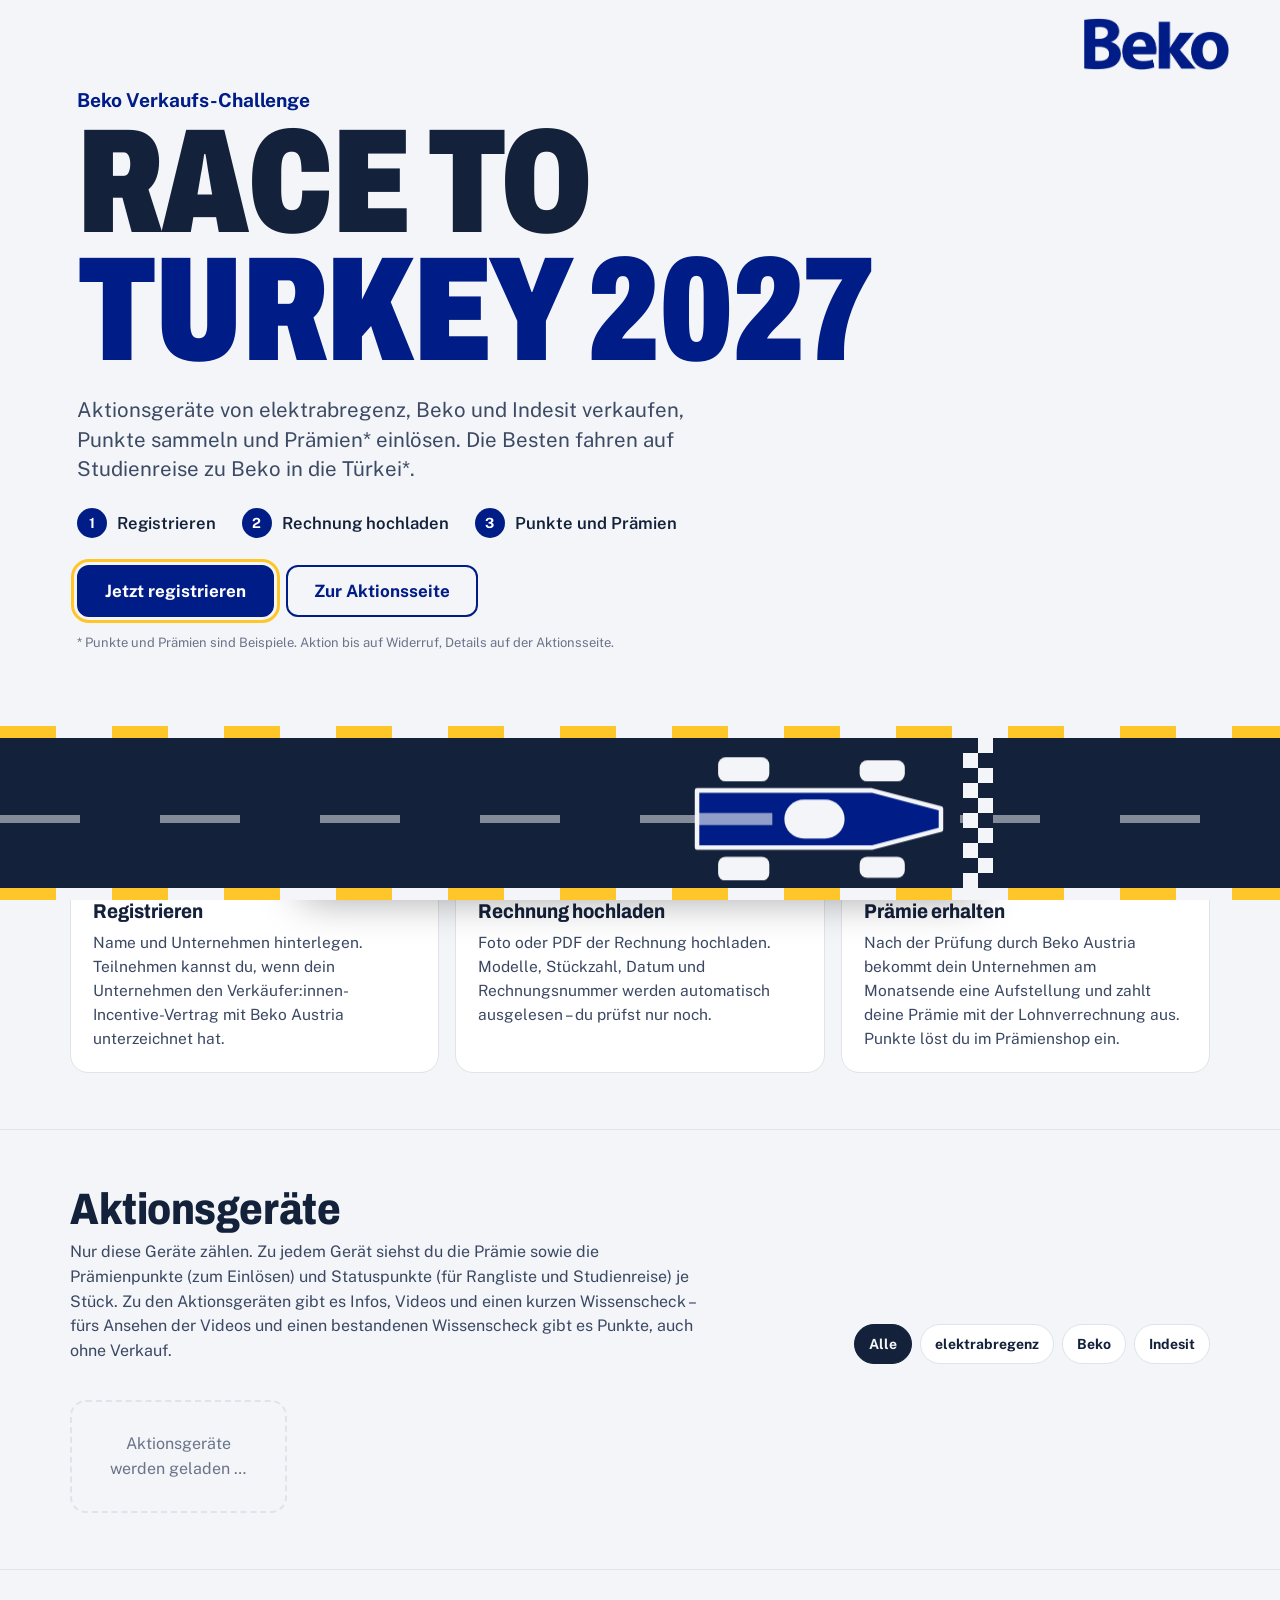
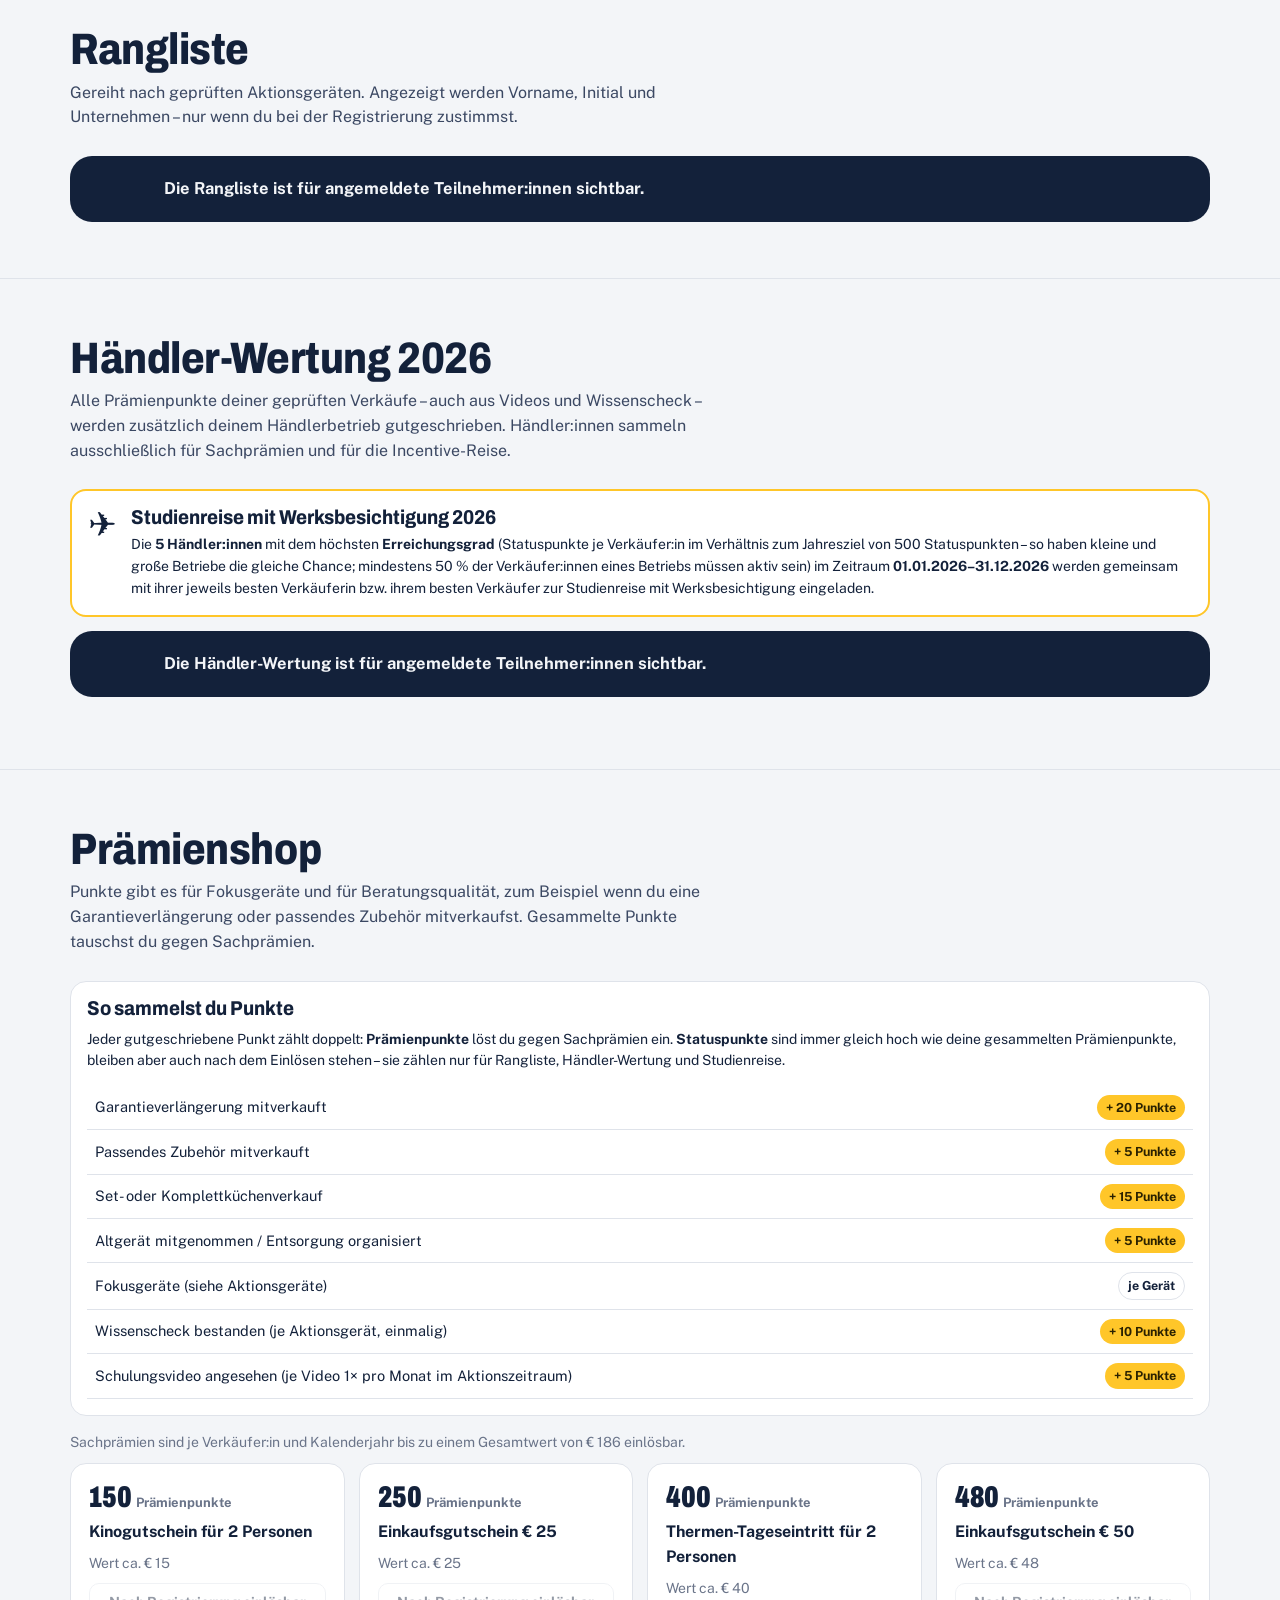
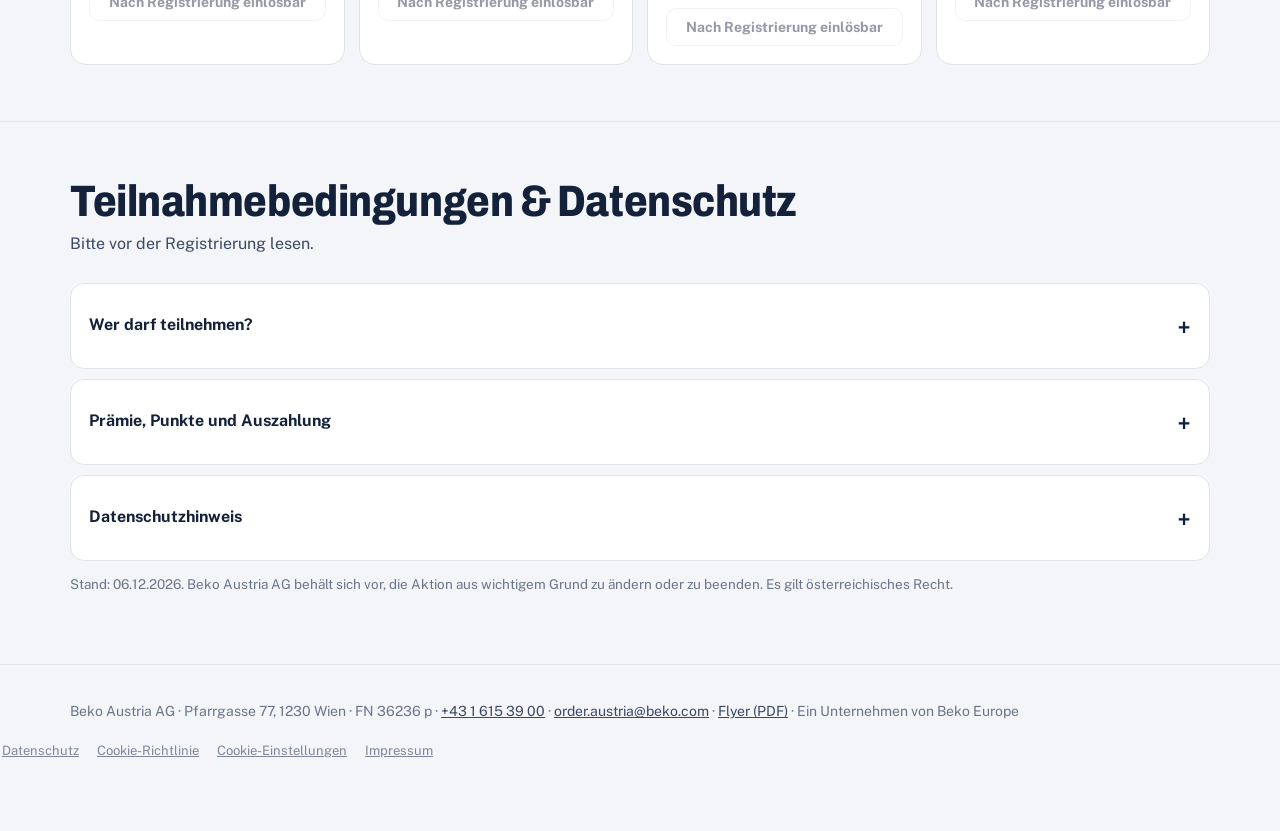
